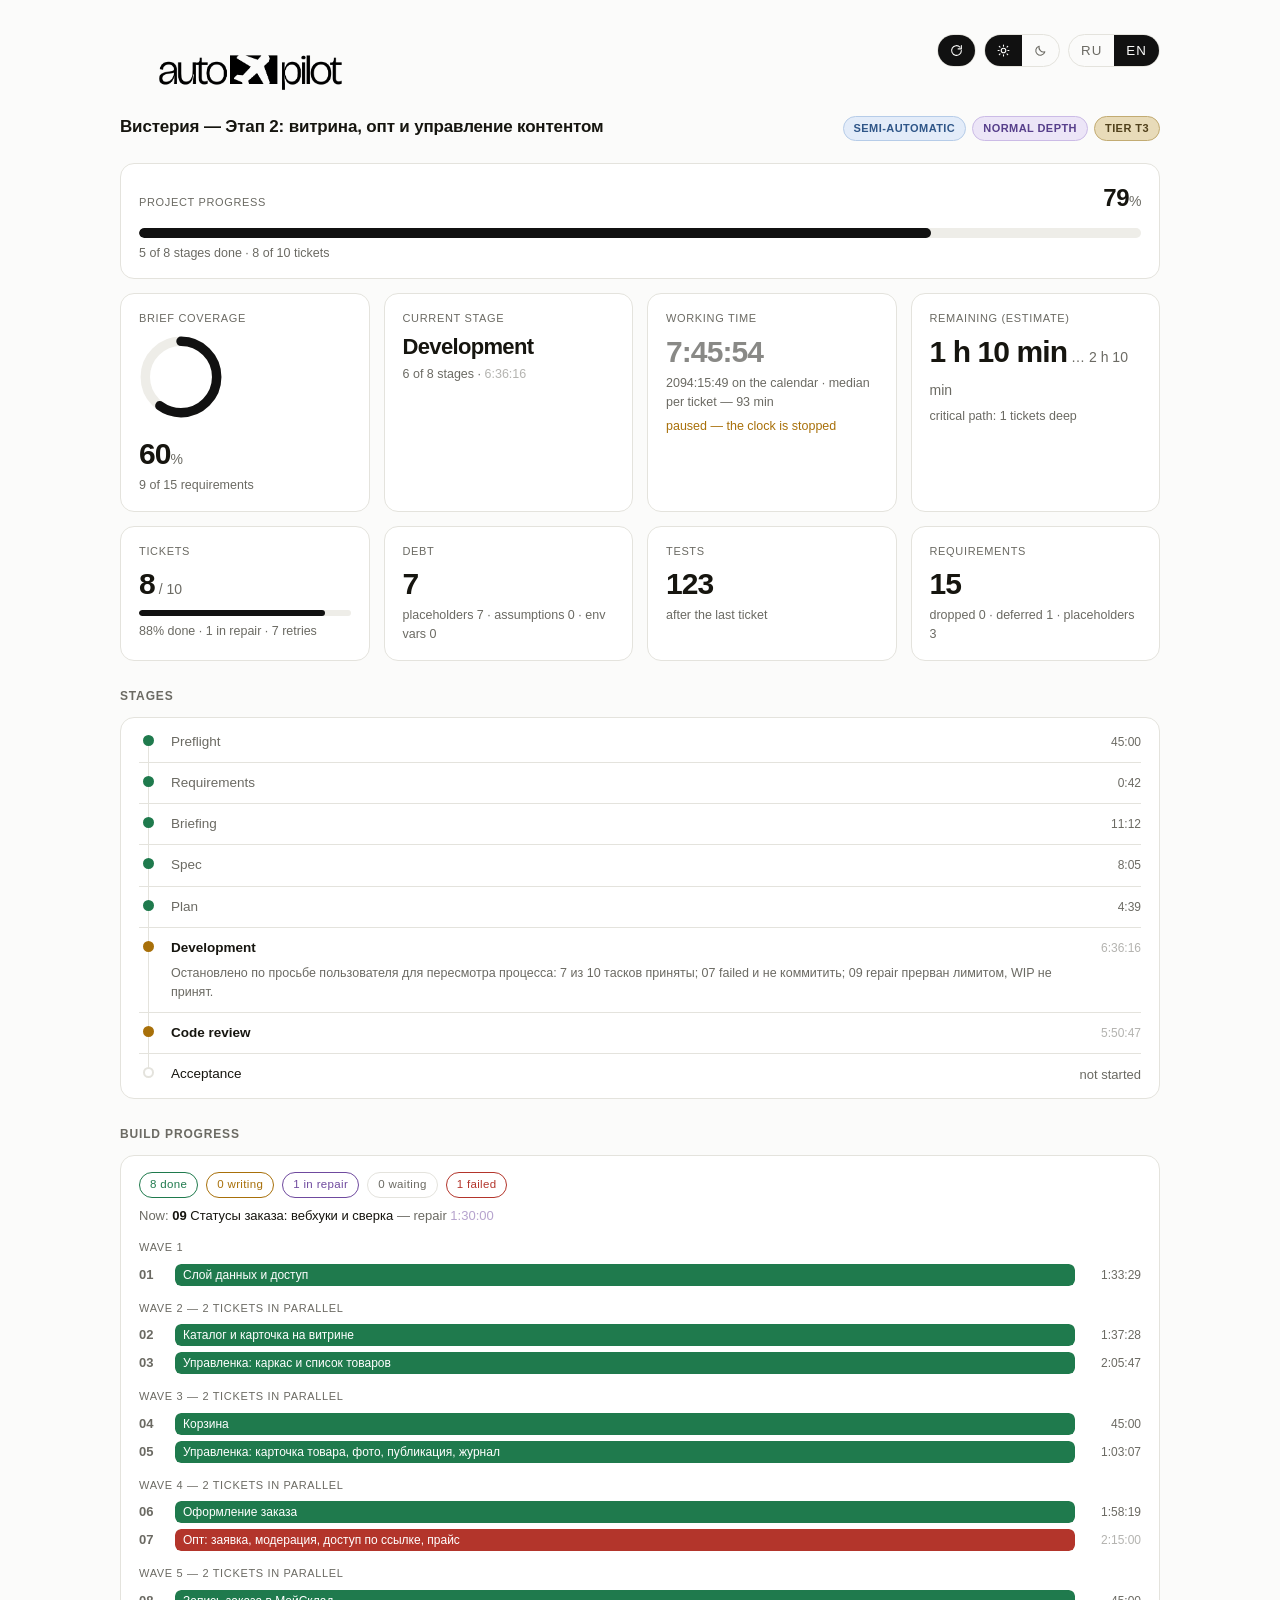
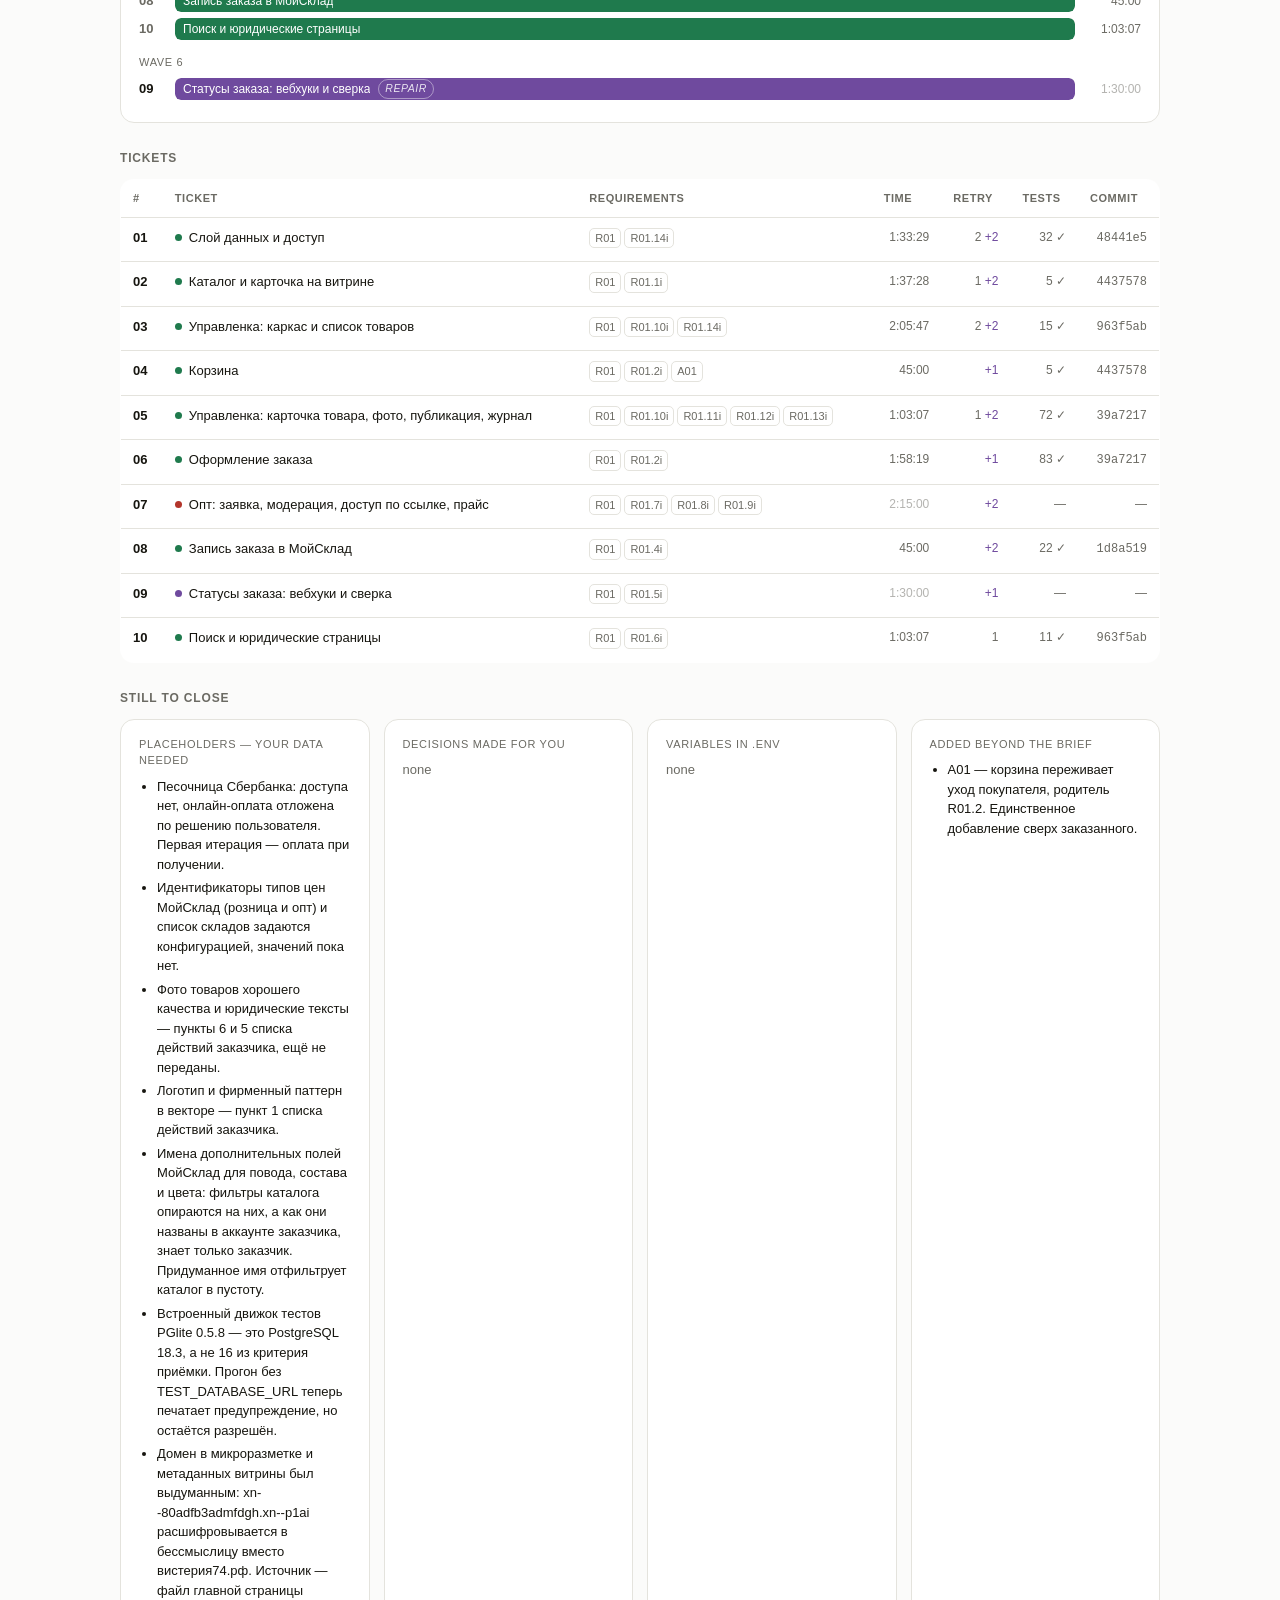
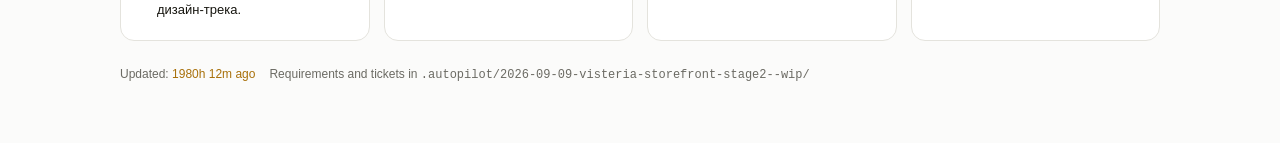
==== .autopilot/dashboard.html @ 3050f829 "docs: зафиксировать остановку автопилота" ====
<!doctype html>
<html lang="ru">
<head>
<meta charset="utf-8">
<meta name="viewport" content="width=device-width, initial-scale=1">
<title>autopilot</title>
<style>
  :root, :root[data-theme="light"]{
    --bg:#fbfbfa; --panel:#fff; --ink:#16150f; --dim:#6b6a63; --line:#e4e3dd;
    --accent:#111; --ok:#1f7a4d; --warn:#a8700a; --bad:#b3352b; --ghost:#eeede8; --info:#2f6690;
    --fix:#6f4a9e;
    --radius:14px; --logo-light:block; --logo-dark:none; --glow:rgba(168,112,10,.38);
  }
  @media (prefers-color-scheme:dark){
    :root:not([data-theme]){
      --bg:#141412; --panel:#1c1c19; --ink:#f2f1ea; --dim:#918f86; --line:#2e2e29;
      --accent:#f2f1ea; --ok:#4bbd84; --warn:#d9a341; --bad:#e0685c; --ghost:#262622; --info:#7aa8d4;
      --fix:#b18ad9;
      --glow:rgba(217,163,65,.45);
      --logo-light:none; --logo-dark:block;
    }
  }
  :root[data-theme="dark"]{
    --bg:#141412; --panel:#1c1c19; --ink:#f2f1ea; --dim:#918f86; --line:#2e2e29;
    --accent:#f2f1ea; --ok:#4bbd84; --warn:#d9a341; --bad:#e0685c; --ghost:#262622; --info:#7aa8d4;
    --fix:#b18ad9;
    --logo-light:none; --logo-dark:block;
  }
  *{box-sizing:border-box}
  body{margin:0;background:var(--bg);color:var(--ink);
    font:15px/1.5 ui-sans-serif,-apple-system,"Segoe UI",Roboto,"Helvetica Neue",sans-serif;
    -webkit-font-smoothing:antialiased;padding:34px 20px 60px}
  .wrap{max-width:1040px;margin:0 auto;min-width:0}
  /* wrap на .top: в узкой панели переключатели уходят на вторую строку, а не за край */
  .top{display:flex;align-items:flex-start;gap:16px;margin-bottom:8px;flex-wrap:wrap}
  .logo{height:clamp(44px,7vw,72px);width:auto;max-width:64vw}
  .logo.l{display:var(--logo-light)} .logo.d{display:var(--logo-dark)}
  .segs{margin-left:auto;display:flex;gap:8px;flex:0 0 auto}
  .seg{display:flex;border:1px solid var(--line);border-radius:999px;overflow:hidden}
  .seg button{appearance:none;border:0;background:transparent;color:var(--dim);cursor:pointer;
    font:600 11px/1 inherit;letter-spacing:.08em;padding:8px 12px;display:flex;align-items:center}
  .seg button:hover{color:var(--ink)}
  .seg button[aria-pressed="true"]{background:var(--accent);color:var(--bg)}
  .seg svg{width:13px;height:13px;display:block}
  header{display:flex;flex-wrap:wrap;gap:12px;align-items:baseline;margin-bottom:22px}
  h1{font-size:17px;font-weight:600;margin:0;letter-spacing:-.01em}
  .badges{margin-left:auto;display:flex;gap:6px;flex-wrap:wrap}
  .badge{font-size:11px;letter-spacing:.04em;text-transform:uppercase;font-weight:600;
    border:1px solid var(--bd,var(--line));border-radius:999px;padding:3px 10px;
    color:var(--fg,var(--dim));background:var(--bbg,transparent)}
  /* режим — синяя семья, насыщенность растёт с автономией */
  .b-mode-1{--bbg:#eff4fb;--bd:#cfdcef;--fg:#4a6d9e}
  .b-mode-2{--bbg:#e9f0fa;--bd:#c3d4eb;--fg:#3d6293}
  .b-mode-3{--bbg:#e3ecf9;--bd:#b6cce8;--fg:#2f5688}
  .b-mode-4{--bbg:#d6e3f6;--bd:#9dbbe0;--fg:#1f4374}
  /* глубина — фиолетовая семья */
  .b-depth-1{--bbg:#f4f0fa;--bd:#ddd2ee;--fg:#6b559b}
  .b-depth-2{--bbg:#ece5f7;--bd:#cbbbe6;--fg:#573f8b}
  .b-depth-3{--bbg:#e2d8f3;--bd:#b8a3dd;--fg:#452f78}
  /* ярус — охра, насыщенность растёт с объёмом работы */
  .b-tier-0{--bbg:#f7f3e8;--bd:#e5dbc3;--fg:#7d6b45}
  .b-tier-1{--bbg:#f3ecdb;--bd:#dbcda9;--fg:#6e5c34}
  .b-tier-2{--bbg:#eee4cb;--bd:#cfbc8d;--fg:#5f4d26}
  .b-tier-3{--bbg:#e8dbb9;--bd:#c2ab72;--fg:#50401b}
  .b-done{--bbg:#e8f3ec;--bd:#b6d9c4;--fg:#1f7a4d}
  @media (prefers-color-scheme:dark){
    :root:not([data-theme]) .b-mode-1{--bbg:#1a2333;--bd:#2a3a52;--fg:#9cbbe6}
    :root:not([data-theme]) .b-mode-2{--bbg:#1b263a;--bd:#2e405e;--fg:#a5c3ec}
    :root:not([data-theme]) .b-mode-3{--bbg:#1c2942;--bd:#31466a;--fg:#aecbf2}
    :root:not([data-theme]) .b-mode-4{--bbg:#1f2f4f;--bd:#3a5482;--fg:#c0d8fb}
    :root:not([data-theme]) .b-depth-1{--bbg:#221d32;--bd:#372e4f;--fg:#b8a6e0}
    :root:not([data-theme]) .b-depth-2{--bbg:#26203b;--bd:#40345c;--fg:#c5b3ec}
    :root:not([data-theme]) .b-depth-3{--bbg:#2b2346;--bd:#4b3b6c;--fg:#d3c2f7}
    :root:not([data-theme]) .b-tier-0{--bbg:#26221a;--bd:#3b3527;--fg:#cbb98d}
    :root:not([data-theme]) .b-tier-1{--bbg:#2a2519;--bd:#443b26;--fg:#d6c393}
    :root:not([data-theme]) .b-tier-2{--bbg:#2f2917;--bd:#4e4227;--fg:#e2cd97}
    :root:not([data-theme]) .b-tier-3{--bbg:#352d16;--bd:#58492a;--fg:#edd79c}
    :root:not([data-theme]) .b-done{--bbg:#16281f;--bd:#26432f;--fg:#4bbd84}
  }
  :root[data-theme="dark"] .b-mode-1{--bbg:#1a2333;--bd:#2a3a52;--fg:#9cbbe6}
  :root[data-theme="dark"] .b-mode-2{--bbg:#1b263a;--bd:#2e405e;--fg:#a5c3ec}
  :root[data-theme="dark"] .b-mode-3{--bbg:#1c2942;--bd:#31466a;--fg:#aecbf2}
  :root[data-theme="dark"] .b-mode-4{--bbg:#1f2f4f;--bd:#3a5482;--fg:#c0d8fb}
  :root[data-theme="dark"] .b-depth-1{--bbg:#221d32;--bd:#372e4f;--fg:#b8a6e0}
  :root[data-theme="dark"] .b-depth-2{--bbg:#26203b;--bd:#40345c;--fg:#c5b3ec}
  :root[data-theme="dark"] .b-depth-3{--bbg:#2b2346;--bd:#4b3b6c;--fg:#d3c2f7}
  :root[data-theme="dark"] .b-tier-0{--bbg:#26221a;--bd:#3b3527;--fg:#cbb98d}
  :root[data-theme="dark"] .b-tier-1{--bbg:#2a2519;--bd:#443b26;--fg:#d6c393}
  :root[data-theme="dark"] .b-tier-2{--bbg:#2f2917;--bd:#4e4227;--fg:#e2cd97}
  :root[data-theme="dark"] .b-tier-3{--bbg:#352d16;--bd:#58492a;--fg:#edd79c}
  :root[data-theme="dark"] .b-done{--bbg:#16281f;--bd:#26432f;--fg:#4bbd84}
  /* minmax(min(Npx,100%)): в колонке уже 200px карточка сжимается, а не вылезает за край */
  .grid{display:grid;gap:14px;grid-template-columns:repeat(auto-fit,minmax(min(200px,100%),1fr));margin-bottom:14px}
  /* ряды показателей: четыре карточки в строку держатся дольше, чем списки долга */
  .grid.m{grid-template-columns:repeat(auto-fit,minmax(min(168px,100%),1fr))}
  .card{background:var(--panel);border:1px solid var(--line);border-radius:var(--radius);padding:16px 18px;min-width:0}
  .k{font-size:11px;letter-spacing:.06em;text-transform:uppercase;color:var(--dim);margin-bottom:8px}
  /* длинное значение («1 ч 05 мин … 2 ч 10 мин», «Спецификация») переносится, а не режется */
  .v{font-size:30px;font-weight:650;letter-spacing:-.03em;line-height:1.1;font-variant-numeric:tabular-nums;
    overflow-wrap:anywhere}
  .v.stage{font-size:clamp(17px,4.4vw,22px)}
  .v small{font-size:14px;font-weight:500;color:var(--dim);letter-spacing:0}
  .sub{font-size:12.5px;color:var(--dim);margin-top:6px;overflow-wrap:anywhere}
  .hero{display:flex;gap:18px;align-items:center;flex-wrap:wrap}
  .hero>div{min-width:0}
  .ring{flex:0 0 84px}
  .bar{height:6px;background:var(--ghost);border-radius:99px;overflow:hidden;margin-top:10px}
  .bar i{display:block;height:100%;background:var(--accent);border-radius:99px;transition:width .3s ease}
  .bar.lg{height:10px;margin-top:12px}
  /* общий прогресс: этапы по весам, внутри разработки — доля готовых тасков */
  .overall{background:var(--panel);border:1px solid var(--line);border-radius:var(--radius);
    padding:16px 18px;margin-bottom:14px}
  .overall-head{display:flex;justify-content:space-between;align-items:baseline;gap:10px;
    font-size:11px;letter-spacing:.06em;text-transform:uppercase;color:var(--dim)}
  .overall-head b{font-size:24px;font-weight:650;letter-spacing:-.02em;text-transform:none;
    color:var(--ink);font-variant-numeric:tabular-nums}
  .overall-head b small{font-size:14px;font-weight:500;color:var(--dim)}
  h2{font-size:12px;letter-spacing:.07em;text-transform:uppercase;color:var(--dim);
    margin:26px 0 12px;font-weight:600}
  .tl{background:var(--panel);border:1px solid var(--line);border-radius:var(--radius);padding:16px 18px;min-width:0}
  /* сводка по таскам — ответ на «где разработка» до того, как всматриваешься в полосы */
  .tlsum{display:flex;gap:8px;flex-wrap:wrap;margin-bottom:12px}
  .chip{font-size:11.5px;letter-spacing:.03em;border:1px solid var(--line);border-radius:999px;
    padding:3px 10px;color:var(--dim);font-variant-numeric:tabular-nums}
  .chip.ok{border-color:var(--ok);color:var(--ok)}
  .chip.run{border-color:var(--warn);color:var(--warn)}
  .chip.info{border-color:var(--info);color:var(--info)}
  .chip.bad{border-color:var(--bad);color:var(--bad)}
  .chip.fix{border-color:var(--fix);color:var(--fix)}
  /* фаза таска прямо на плашке: «ревью» и «ремонт» — состояния, которых до
     этого не существовало, и по одному цвету их не различить */
  .fill .nm{overflow:hidden;text-overflow:ellipsis;min-width:0}
  .fill .ph{margin-left:8px;font-size:10.5px;letter-spacing:.05em;text-transform:uppercase;
    opacity:.85;border:1px solid rgba(255,255,255,.5);border-radius:999px;padding:1px 6px;flex:none}
  .tlnow{font-size:13px;margin:-4px 0 12px;overflow-wrap:anywhere}
  .tlnow .lbl{color:var(--dim)}
  .tlnow b{font-weight:650;font-variant-numeric:tabular-nums}
  .tlnow .nowclock{color:var(--warn);font-variant-numeric:tabular-nums}
  .wave{font-size:11px;letter-spacing:.06em;text-transform:uppercase;color:var(--dim);margin:14px 0 8px}
  .wave:first-child{margin-top:0}
  /* minmax(0,1fr), а не 1fr: у 1fr пол — min-content, и длинное имя таска раздвигает сетку шире экрана */
  .row{display:grid;grid-template-columns:26px minmax(0,1fr) 56px;gap:10px;align-items:center;margin-bottom:6px;font-size:13px}
  .row b{font-weight:600;font-variant-numeric:tabular-nums;color:var(--dim)}
  .row.now b{color:var(--ink)}
  .track{background:var(--ghost);border-radius:6px;height:22px;position:relative;overflow:hidden;min-width:0}
  .fill{position:absolute;inset:0 auto 0 0;border-radius:6px;display:flex;align-items:center;
    padding:0 8px;white-space:nowrap;font-size:12px;color:#fff;overflow:hidden}
  /* ждущий таск — пустой контур, а не залитая дорожка: плашка теперь во всю
     ширину, и без этого «ждёт» выглядело бы как ещё одно состояние заливки */
  .row.wait .track{background:transparent;border:1px dashed var(--line)}
  .fill.pend{background:transparent;border:0;color:var(--dim)}
  /* «в работе» должно читаться как живое, а не как исчезающее: раньше плашка
     гасла до opacity .3 вместе с названием таска. Теперь дышит свечение вокруг
     дорожки и яркость плашки, текст остаётся читаемым всё время. */
  .row.now .track{animation:trackGlow 1.9s ease-in-out infinite}
  /* блик бежит по плашке идущего таска — движение без ложного процента */
  .fill.active::after{content:'';position:absolute;inset:0;
    background:linear-gradient(90deg,transparent 0,rgba(255,255,255,.30) 50%,transparent 100%);
    transform:translateX(-100%);animation:sheen 1.9s ease-in-out infinite}
  .mins{text-align:right;font-variant-numeric:tabular-nums;color:var(--dim);font-size:12px}
  /* этапы — вертикальная лента с рельсом */
  .stages{background:var(--panel);border:1px solid var(--line);border-radius:var(--radius);padding:4px 18px;min-width:0}
  .st{display:grid;grid-template-columns:20px minmax(0,1fr) auto;gap:12px;align-items:start;
    padding:10px 0;border-bottom:1px solid var(--line)}
  .st:last-child{border-bottom:0}
  .st .rail{position:relative;align-self:stretch;min-height:18px}
  .st .rail::before{content:"";position:absolute;left:9px;top:-10px;bottom:-10px;width:1px;background:var(--line)}
  .st:first-child .rail::before{top:9px}
  .st:last-child .rail::before{bottom:calc(100% - 9px)}
  .st .rail i{position:absolute;left:4px;top:3px;width:11px;height:11px;border-radius:99px;
    box-sizing:border-box;border:2px solid var(--line);background:var(--panel)}
  .st.done .rail i{background:var(--ok);border-color:var(--ok)}
  .st.active .rail i{background:var(--warn);border-color:var(--warn);animation:pulse 1.6s ease-in-out infinite}
  .st.failed .rail i{background:var(--bad);border-color:var(--bad)}
  .st.skipped .rail i{border-style:dashed;background:var(--panel)}
  .st>div{min-width:0}
  .st .nm{font-size:13.5px;overflow-wrap:anywhere}
  .st.active .nm{font-weight:650}
  .st.done .nm,.st.skipped .nm{color:var(--dim)}
  .st .mins{padding-top:1px}
  @keyframes trackGlow{
    0%,100%{box-shadow:0 0 0 0 var(--glow)}
    50%{box-shadow:0 0 0 4px transparent}
  }
  @keyframes sheen{to{transform:translateX(100%)}}
  /* у кого выключена анимация в системе — просто статичная подсветка */
  @media (prefers-reduced-motion:reduce){
    .row.now .track{animation:none;box-shadow:0 0 0 3px var(--glow)}
    .fill.active::after{animation:none;background:none}
  }
  .note{background:var(--panel);border:1px solid var(--line);border-radius:var(--radius);
    padding:14px 18px;font-size:13px;color:var(--dim)}
  .note b{color:var(--ink);font-weight:600}
  .stale{color:var(--warn)}
  /* Часы, остановленные простоем: цифры гаснут, чтобы стоящий таймер не читался как поломка. */
  .paused{opacity:.5}
  table{width:100%;border-collapse:collapse;font-size:13px;background:var(--panel);
    border:1px solid var(--line);border-radius:var(--radius);overflow:hidden}
  th{text-align:left;font-size:11px;letter-spacing:.05em;text-transform:uppercase;color:var(--dim);
    font-weight:600;padding:10px 12px;border-bottom:1px solid var(--line)}
  td{padding:10px 12px;border-bottom:1px solid var(--line);vertical-align:top}
  tr:last-child td{border-bottom:0}
  .dot{display:inline-block;width:7px;height:7px;border-radius:99px;margin-right:7px;vertical-align:1px}
  .tag{display:inline-block;font-size:11px;border:1px solid var(--line);border-radius:5px;
    padding:1px 5px;margin:0 3px 3px 0;color:var(--dim);font-variant-numeric:tabular-nums}
  ul.debt{margin:0;padding-left:18px}
  ul.debt li{margin-bottom:4px;font-size:13px}
  .empty{color:var(--dim);font-size:13px}
  footer{margin-top:24px;font-size:12px;color:var(--dim);display:flex;gap:14px;flex-wrap:wrap}
  footer code{overflow-wrap:anywhere}
  .scroll{overflow-x:auto}
  /* таблица тасков скроллится внутри своей рамки, а не сминает семь колонок в кашу */
  .scroll table{min-width:560px}
  /* узкая раскладка: встроенная панель IDE, боковая колонка, телефон */
  @media (max-width:460px){
    body{padding:20px 12px 44px}
    .top{gap:10px}
    header{gap:8px;margin-bottom:16px}
    h1{font-size:15px}
    h2{margin:20px 0 10px}
    .card,.overall,.tl,.note{padding:13px 14px}
    .stages{padding:2px 14px}
    .v{font-size:25px}
    .overall-head b{font-size:21px}
    .ring{flex:0 0 68px;width:68px;height:68px}
    .hero{gap:12px}
    .row{grid-template-columns:24px 1fr 48px;gap:8px}
    .st{grid-template-columns:18px 1fr auto;gap:9px}
    .badges{margin-left:0}
    .segs{margin-left:0}
    /* семь колонок в узкую панель не влезают ни при каком min-width, поэтому здесь
       таблица перестаёт требовать ширину, а второстепенные колонки уходят:
       требования, повторы и коммит есть в файлах, а «что и сколько идёт» — нет */
    .scroll table{min-width:0}
    th:nth-child(3),td:nth-child(3),
    th:nth-child(5),td:nth-child(5),
    th:nth-child(7),td:nth-child(7){display:none}
    /* переносится только название таска: заголовки и числа рвать по буквам нельзя */
    th,td{padding:9px 8px;white-space:nowrap}
    td:nth-child(2){white-space:normal;overflow-wrap:anywhere}
  }
</style>
</head>
<body>
<div class="wrap" id="app"></div>

<!-- Состояние приходит двумя путями, и порядок этих двух тегов — весь смысл.
     Сначала снимок, вписанный внутрь страницы: он есть всегда, поэтому дашборд
     показывает данные, чем бы его ни открыли — двойным кликом, панелью через
     data:, с мёртвым сервером, через месяц после прогона. Потом файл рядом: он
     перекрывает снимок там, где у страницы есть адрес, и он же подгружается
     заново каждые десять секунд, чтобы часы шли без перезагрузки.
     Разойтись в противоположные стороны им нечем: файл пишется на каждой
     правке, снимок — на каждом вызове .autopilot/sync.py, и он же вписывает
     файл в страницу, так что снимок либо равен файлу, либо старше его.
     Между маркерами правит только sync.py; руками — никогда. -->
<script>/*STATE-BEGIN*/window.STATE={"slug": "visteria-storefront-stage2", "dir": "2026-09-09-visteria-storefront-stage2--wip", "title": "Вистерия — Этап 2: витрина, опт и управление контентом", "mode": "semi", "depth": "normal", "polish": null, "tier": "T3", "briefFile": "2026-09-09-brief.md", "memoryFile": "CLAUDE.md", "skillDir": "C:/Users/Denn/claude_projects/website_visteria/.agents/skills/autopilot", "startedAt": "2026-09-09T19:30:00+03:00", "updatedAt": "2026-09-14T13:33:33+03:00", "finishedAt": null, "stages": [{"id": "preflight", "status": "done", "startedAt": "2026-09-09T19:30:00+03:00", "finishedAt": "2026-09-09T20:43:37+03:00"}, {"id": "manifest", "status": "done", "startedAt": "2026-09-09T20:43:37+03:00", "finishedAt": "2026-09-09T20:44:19+03:00"}, {"id": "briefing", "status": "done", "startedAt": "2026-09-09T20:44:19+03:00", "finishedAt": "2026-09-09T20:55:31+03:00"}, {"id": "spec", "status": "done", "startedAt": "2026-09-09T20:55:31+03:00", "finishedAt": "2026-09-09T21:03:36+03:00"}, {"id": "plan", "status": "done", "startedAt": "2026-09-09T21:03:36+03:00", "finishedAt": "2026-09-09T21:08:15+03:00"}, {"id": "build", "status": "active", "startedAt": "2026-09-09T21:08:15+03:00", "note": "Остановлено по просьбе пользователя для пересмотра процесса: 7 из 10 тасков приняты; 07 failed и не коммитить; 09 repair прерван лимитом, WIP не принят."}, {"id": "review", "status": "active", "startedAt": "2026-09-09T23:39:38+03:00"}, {"id": "final", "status": "pending"}], "requirements": {"total": 15, "done": 9, "inTicket": 2, "inSpec": 0, "placeholder": 3, "deferred": 1, "dropped": 0}, "tickets": [{"id": "01", "title": "Слой данных и доступ", "requirements": ["R01", "R01.14i"], "blockedBy": [], "wave": 1, "zone": ["packages/db", "packages/shared-types", "apps/api/src/access"], "status": "done", "retries": 2, "repairs": 2, "handoffs": 0, "startedAt": "2026-09-09T21:08:44+03:00", "note": "Принят. Контракт прав на запись совпадает с первоисточником построчно; три утверждения проверены мутацией.", "tests": {"passed": 32, "failed": 0}, "repairFindings": ["Повтор по известному syncId заново проверяет остаток и падает, хотя заказ уже есть.", "Белый список описывает только чтение; права на запись не выражены нигде, два таска придумают каждый свои.", "Индекс orders_status_time — шестое изменение схемы, не объявлен среди пяти.", "Тест обещает поле вне всех белых списков, а проверяет поле, которое есть у admin.", "Без TEST_DATABASE_URL прогон молча уезжает на встроенный движок, а критерий называет PostgreSQL 16."], "finishedAt": "2026-09-11T08:25:55+03:00", "commit": "48441e5"}, {"id": "02", "title": "Каталог и карточка на витрине", "requirements": ["R01", "R01.1i"], "blockedBy": ["01"], "wave": 2, "zone": ["apps/api/src/catalog", "apps/web/src/app/catalog", "apps/web/src/app/product"], "status": "done", "retries": 1, "repairs": 2, "handoffs": 0, "startedAt": "2026-09-09T23:39:38+03:00", "note": "Принят: повторное ревью закрыло все пять условий, домен проверен машинной расшифровкой.", "tests": {"passed": 5, "failed": 0}, "finishedAt": "2026-09-11T18:19:19+03:00", "commit": "4437578"}, {"id": "03", "title": "Управленка: каркас и список товаров", "requirements": ["R01", "R01.10i", "R01.14i"], "blockedBy": ["01"], "wave": 2, "zone": ["apps/admin", "apps/api/src/admin"], "status": "done", "retries": 2, "repairs": 2, "handoffs": 0, "note": "Принят: ревью пройдено, дыра с назначением сессии закрыта миграцией 0005.", "startedAt": "2026-09-11T08:22:26+03:00", "tests": {"passed": 15, "failed": 0}, "finishedAt": "2026-09-12T12:43:32+03:00", "commit": "963f5ab", "repairFindings": ["Строка сессии не имеет признака назначения: пригласительная ссылка оптовика открыла бы управленку.", "Снятие перепроверки роли на каждом запросе прогон не заметил.", "Снятие проверки срока сессии прогон не заметил.", "Нечитаемая cookie даёт 500 вместо 401.", "contentRepo.list переписан в чужой зоне и не объявлен; два эндпойнта и пустой идентификатор в списке тоже."]}, {"id": "04", "title": "Корзина", "requirements": ["R01", "R01.2i", "A01"], "blockedBy": ["02"], "wave": 3, "zone": ["apps/api/src/cart", "apps/web/src/app/cart"], "status": "done", "retries": 0, "repairs": 1, "handoffs": 0, "startedAt": "2026-09-11T08:29:54+03:00", "note": "Принят: правило денег одно, плавающий тест прогнан пять раз из пяти зелёным.", "tests": {"passed": 5, "failed": 0}, "finishedAt": "2026-09-11T18:19:19+03:00", "commit": "4437578", "repairFindings": ["Оплачиваемая сумма считается по двум правилам: SQL включает непродаваемые позиции, бэкенд нет. Оформление заказа выставило бы счёт за то, что купить нельзя.", "setQuantityIfCurrent дописан в запрещённую зону и не заявлен в контракте.", "Добавление в корзину читает и пишет разными запросами: два одновременных добавления дают одну позицию.", "Заявлен потолок 99 штук, которого в коде нет вовсе.", "Нечисловое количество молча становится единицей; удаление не покрыто утверждением в журнале."]}, {"id": "05", "title": "Управленка: карточка товара, фото, публикация, журнал", "requirements": ["R01", "R01.10i", "R01.11i", "R01.12i", "R01.13i"], "blockedBy": ["03"], "wave": 3, "zone": ["apps/admin", "apps/api/src/admin"], "status": "done", "retries": 1, "repairs": 2, "handoffs": 1, "startedAt": "2026-09-12T12:25:25+03:00", "note": "Принят: manifest/spec чистые, прежние блокеры по badges/sortWeight и concurrent upload закрыты; craft-оговорки занесены в concerns.", "tests": {"passed": 72, "failed": 0}, "finishedAt": "2026-09-13T16:32:14+03:00", "commit": "39a7217"}, {"id": "06", "title": "Оформление заказа", "requirements": ["R01", "R01.2i"], "blockedBy": ["04"], "wave": 4, "zone": ["apps/api/src/checkout", "apps/web/src/app/checkout"], "status": "done", "retries": 0, "repairs": 1, "handoffs": 0, "startedAt": "2026-09-11T18:19:19+03:00", "note": "Принят: оформление заказа зелёное, Manifest+Spec ревью чистое; закоммичен вместе с 05 из-за общих API/db файлов.", "tests": {"passed": 83, "failed": 0}, "finishedAt": "2026-09-13T16:32:14+03:00", "commit": "39a7217"}, {"id": "07", "title": "Опт: заявка, модерация, доступ по ссылке, прайс", "requirements": ["R01", "R01.7i", "R01.8i", "R01.9i"], "blockedBy": ["02", "05"], "wave": 4, "zone": ["apps/api/src/wholesale", "apps/web/src/app/opt", "apps/admin/src/wholesale"], "status": "failed", "retries": 0, "repairs": 2, "handoffs": 0, "startedAt": "2026-09-13T16:32:14+03:00", "note": "Не принят: после двух ремонтов остались blocking — выдуманный SLA, limit/export/PDF, неатомарное approve+token. Код 07 не коммитить."}, {"id": "08", "title": "Запись заказа в МойСклад", "requirements": ["R01", "R01.4i"], "blockedBy": ["06"], "wave": 5, "zone": ["apps/sync-worker/src/orders", "packages/moysklad-client"], "status": "done", "retries": 0, "repairs": 2, "handoffs": 0, "startedAt": "2026-09-13T16:32:14+03:00", "note": "Принят: recovery для new, idempotency от orderNumber, без самовольного confirmed, courier note доставлен.", "tests": {"passed": 22, "failed": 0}, "finishedAt": "2026-09-13T20:54:35+03:00", "commit": "1d8a519"}, {"id": "09", "title": "Статусы заказа: вебхуки и сверка", "requirements": ["R01", "R01.5i"], "blockedBy": ["08"], "wave": 6, "zone": ["apps/api/src/webhooks", "apps/sync-worker/src/orders"], "status": "repair", "retries": 0, "repairs": 1, "handoffs": 0, "startedAt": "2026-09-13T20:54:35+03:00", "note": "Остановлен на repair из-за лимитов до повторного ревью. WIP не принят и не коммитить без новой проверки: нужны реальные контракты webhooks/polling МойСклад, конфиг-маппинг статусов и атомарность обработки."}, {"id": "10", "title": "Поиск и юридические страницы", "requirements": ["R01", "R01.6i"], "blockedBy": ["02"], "wave": 5, "zone": ["apps/web/src/app/sitemap.ts", "apps/web/src/app/robots.ts", "apps/web/src/app/legal"], "status": "done", "retries": 1, "repairs": 0, "handoffs": 0, "startedAt": "2026-09-11T18:29:31+03:00", "note": "Доведён до зелёного и закоммичен. РЕВЬЮ НЕ ПРОХОДИЛ: заход остановлен по просьбе пользователя.", "tests": {"passed": 11, "failed": 0}, "finishedAt": "2026-09-12T12:43:32+03:00", "commit": "963f5ab"}], "singlePass": null, "tests": {"passed": 123, "failed": 0}, "debt": {"placeholders": ["Песочница Сбербанка: доступа нет, онлайн-оплата отложена по решению пользователя. Первая итерация — оплата при получении.", "Идентификаторы типов цен МойСклад (розница и опт) и список складов задаются конфигурацией, значений пока нет.", "Фото товаров хорошего качества и юридические тексты — пункты 6 и 5 списка действий заказчика, ещё не переданы.", "Логотип и фирменный паттерн в векторе — пункт 1 списка действий заказчика.", "Имена дополнительных полей МойСклад для повода, состава и цвета: фильтры каталога опираются на них, а как они названы в аккаунте заказчика, знает только заказчик. Придуманное имя отфильтрует каталог в пустоту.", "Встроенный движок тестов PGlite 0.5.8 — это PostgreSQL 18.3, а не 16 из критерия приёмки. Прогон без TEST_DATABASE_URL теперь печатает предупреждение, но остаётся разрешён.", "Домен в микроразметке и метаданных витрины был выдуманным: xn--80adfb3admfdgh.xn--p1ai расшифровывается в бессмыслицу вместо вистерия74.рф. Источник — файл главной страницы дизайн-трека."], "assumptions": [], "emptyEnv": []}, "additions": ["A01 — корзина переживает уход покупателя, родитель R01.2. Единственное добавление сверх заказанного."], "coverage": {"found": 12, "fixed": 12, "deferred": 0, "note": "G2: сверка нашла 12 пробелов, все закрыты 16 добавленными историями. Три находки признаны раскрытием, а не пробелом."}, "concerns": ["Данные: константа SQL для фильтра по дополнительным полям открывает скобку, которую закрывает другая константа. Фрагмент не является выражением сам по себе.", "Данные: cart_events.anonymous_id заполняется идентификатором корзины. Аналитика прочтёт колонку как посетителя, если смысл не назван в контракте.", "Данные: clear и attachUser пересобирают весь вид корзины на каждой позиции в цикле.", "Оплата отложена решением пользователя: эквайринг не пишется даже заглушкой, пока нет доступа к песочнице Сбербанка.", "Данные: в шапке миграции пункт про колонки заказа назван «шесть», а перечисляет пять — шестая вынесена отдельным пунктом. Состав верен, счёт в тексте нет.", "Доступ: отказ по неизвестному полю правки сообщает «роль не установлена», хотя роль вызывающего известна. В журнале это прочтётся неверно.", "Приёмка: критерий таска 01 говорит «на настоящем PostgreSQL 16», а замена на встроенный движок записана только в выводе прогона и в комментарии, но не в самом критерии.", "Витрина: счётчик «в наличии сегодня» в шапке каталога — заглушка. Ни один эндпойнт такого числа не отдаёт, стоит число товаров в категории.", "Витрина: бабочек на экранах каталога нет — компонент жёстко ждёт три точки старта и три посадки главной страницы, а править его нельзя.", "Витрина: адрес магазина продублирован в метатегах каталога и карточки вместо одного источника пользовательских данных.", "Витрина: fallback описания карточки применяется к основным метатегам, но не к Open Graph.", "Витрина: вариант каскада tall объявлен, но недостижим и визуально совпадает с medium.", "Корзина: поля requested и granted используют разную семантику при повторном добавлении позиции.", "Корзина: повреждённая percent-encoded cookie может бросить исключение вместо пустой корзины.", "Корзина: удаление позиции и очистка не доводят неуспех мутации до видимой ошибки.", "Корзина: сообщение результата строится из подделываемых query-флагов, а не из доверенного ответа сервера.", "Корзина: API_BASE_URL и имя cookie повторно объявлены вместо единого источника.", "Корзина: в ответе на добавление запрошенное количество берётся из тела запроса, а выданное по итогу позиции, поэтому выданное иногда больше запрошенного.", "Корзина: пустая корзина отдаётся общим изменяемым объектом.", "Корзина: одно и то же выражение для проверки идентификатора живёт в двух файлах модуля.", "Корзина: в шапке витрины нет входа в корзину — шапка принадлежит дизайн-треку, не трогали.", "Корзина: фото позиций в ответе нет, на их месте фирменная плита. Иначе экран корзины давал бы по запросу на позицию.", "Управленка: вход читает список доступа, пользователей и сессии собственным запросом прямо в бэкенде, хотя место такому коду в пакете данных. Пакет был вне зоны таска.", "Управленка: предел попыток входа живёт в памяти процесса. При нескольких экземплярах бэкенда считается у каждого отдельно.", "Управленка: вход не создаёт учётную запись сотрудника, иначе пришлось бы выдумать имя. Нет строки — отказ с названной причиной, оба ручных шага описаны в README.", "Корзина: тест «два одновременных в корзину не теряют добавление» один раз упал и прошёл на повторе — плавающий по времени. Замечен исполнителем соседнего таска.", "Витрина: каталог тестов витрины не покрыт проверкой типов — в настройке указан только каталог исходников.", "Корзина: белый список полей позиции в модуле доступа не знает про оплачиваемое количество — сериализатор срежет поле. Корзина им не пользуется, оформлению заказа это может понадобиться.", "Корзина: количество выше диапазона PostgreSQL int проходит проверку safe integer и может дать HTTP 500 вместо контролируемого 400.", "Управленка: параметры scrypt и длина ключа принимаются из строки без верхних границ и исполняются синхронно.", "Управленка: пять неудачных входов одного клиента блокируют единственную служебную учётную запись всем сотрудникам на пять минут.", "Управленка: повреждённое percent-кодирование session cookie может дать URIError и HTTP 500.", "Управленка: при сетевом сбое logout интерфейс показывает экран входа, хотя серверная сессия может остаться активной.", "Управленка: ответы параллельных reload не упорядочены, медленный старый запрос может заменить новый фильтр.", "Управленка: ошибка загрузки справочников молча превращается в пустые селекты.", "Управленка: неожиданная ошибка одной карточки может оборвать bulk после частично выполненных изменений без полного отчёта.", "Управленка: фильтр «без описания» считает пробелы и пустую HTML-оболочку заполненным rich-text.", "Управленка: HTTP-тест входа не проверяет истёкшую expires_at сессию.", "Управленка: ensure не проверен отдельными HTTP-утверждениями 401/403 и отсутствия записи при отказе.", "Управленка: неизвестный moyskladId на ensure превращается в HTTP 500 вместо документированного 404/400.", "Управленка: тест updatedAt сравнивает поле с самим фактическим ответом и не доказывает fallback на products.updated_at.", "Процесс: таски 02, 03 и 04 закоммичены одним коммитом 4437578 до ревью и не оркестратором. Порядок «один таск — один коммит после ревью» нарушен, точки отката за отдельные таски потеряны. История не переписывалась: это решение пользователя.", "Витрина: на экране корзины осталась вторая копия выражения для разбора чисел, но у неё другая работа — разбор чисел баннера из адреса. Предела позиции не ставит; при остатке свыше 999 баннер просто не покажется.", "Витрина: разбор количества пришлось вынести отдельным модулем — файл серверных действий вправе экспортировать только асинхронные функции, и утверждать разбор оттуда нечем.", "Процесс: в репозитории параллельно работает кто-то ещё. На диске найдены редактор карточки, хранилище медиа и правки синхронизатора — тасков 05 и 08 оркестратор не запускал.", "Витрина: в подвале сайта три ссылки ведут в 404 — оферта, политика и доставка. Первые две теперь живут по другим адресам, страницы доставки в проекте нет вовсе. Подвал принадлежит дизайн-треку, не трогали.", "Поиск: в оформлении заказа нет ссылки на оферту и согласие на обработку данных. Ставит её владелец оформления из общего реестра адресов.", "Поиск: дата изменения в карте сайта не проставлена — публичный ответ каталога её не несёт, а дата сборки на её месте ровно то, от чего предостерегает первоисточник по продвижению.", "Поиск: директиву Clean-param для Яндекса выразить нечем — тип карты правил такого не знает. Вместо параметров сортировки и страницы закрыт параметр смещения, расхождение названо в комментарии файла.", "Управленка: выключенный, но ранее назначенный бейдж остаётся в полном autosave-патче флориста и сервер отклоняет даже правку названия; неактивный старый бейдж не должен блокировать разрешённые поля.", "Управленка: конкурентный media-upload тест использует один PGlite executor, который последовательно исполняет транзакции; межсоединительный lock стоит подтвердить PostgreSQL multi-connection тестом или отдельным lock-швом.", "Опт: таск 07 не принят после двух ремонтов — в API, витрине и тестах остался неподтверждённый SLA «два рабочих дня», production-конфигурация минимальной партии не подключена, PDF-прайс заменяет кириллицу на `?`, выгрузка молча ограничена первой страницей, approve+token не атомарны.", "Статусы заказа: таск 09 остановлен на repair из-за лимитов. Первая версия и текущий WIP не приняты: нельзя угадывать имена статусов МойСклад, контракт webhook/polling должен соответствовать реальному API, обработка должна быть атомарной и покрывать все заказы."], "reviewers": {"manifestSpec": "/root/admin_manifest_review2", "craft": "/root/admin_craft_review2"}, "blind": null};/*STATE-END*/</script>
<script src="state.js"></script>

<script>
const MODE_CLS  = {manual:'b-mode-1', interview:'b-mode-2', semi:'b-mode-3', full:'b-mode-4'};
const DEPTH_CLS = {strict:'b-depth-1', normal:'b-depth-2', deep:'b-depth-3'};
const TIER_CLS  = {T0:'b-tier-0', T1:'b-tier-1', T2:'b-tier-2', T3:'b-tier-3'};

// Полный цикл сборки. state.js может прислать меньше — недостающие показываем как pending.
const STAGE_IDS = ['preflight','manifest','briefing','spec','plan','build','review','final'];

const POLL_MS = 10000;

const SUN  = '<svg viewBox="0 0 24 24" fill="none" stroke="currentColor" stroke-width="2" stroke-linecap="round"><circle cx="12" cy="12" r="4.2"/><path d="M12 2v2M12 20v2M4.2 4.2l1.4 1.4M18.4 18.4l1.4 1.4M2 12h2M20 12h2M4.2 19.8l1.4-1.4M18.4 5.6l1.4-1.4"/></svg>';
const MOON = '<svg viewBox="0 0 24 24" fill="none" stroke="currentColor" stroke-width="2" stroke-linecap="round" stroke-linejoin="round"><path d="M20 14.5A8.5 8.5 0 0 1 9.5 4a8.5 8.5 0 1 0 10.5 10.5z"/></svg>';
const SYNC = '<svg viewBox="0 0 24 24" fill="none" stroke="currentColor" stroke-width="2" stroke-linecap="round" stroke-linejoin="round"><path d="M21 12a9 9 0 1 1-2.64-6.36"/><path d="M21 3v6h-6"/></svg>';

const systemDark = () => {
  try { return matchMedia('(prefers-color-scheme: dark)').matches; } catch(e) { return false; }
};
const storedTheme = () => {
  try { return localStorage.getItem('autopilot-theme'); } catch(e) { return null; }
};
// Явный выбор пользователя перевешивает системную тему; до первого клика — системная.
function effectiveTheme(){
  return storedTheme() || (systemDark() ? 'dark' : 'light');
}
function applyTheme(t){
  if (t) document.documentElement.setAttribute('data-theme', t);
  else document.documentElement.removeAttribute('data-theme');
}

const LOGO_LIGHT = "[data-uri]";
const LOGO_DARK  = "[data-uri]";

const plural = (n, one, few, many) => {
  const a = Math.abs(n) % 10, b = Math.abs(n) % 100;
  if (a === 1 && b !== 11) return one;
  if (a >= 2 && a <= 4 && (b < 12 || b > 14)) return few;
  return many;
};

const I18N = {
  ru:{lang:"ru",coverage:"Покрытие брифа",ofReq:(a,b)=>`${a} из ${b} требований`,
    overall:"Прогресс проекта",overallStages:(a,b)=>`${a} из ${b} этапов пройдено`,
    overallTickets:(a,b)=>`${a} из ${b} тасков`,
    tickets:"Таски",ticketsDone:p=>`${p}% готово`,retries:n=>` · ${n} повтор.`,
    elapsed:"В работе",median:m=>`медиана на таск — ${m} мин`,tooEarly:"рано считать",
    calendar:c=>`календарных ${c}`,paused:"пауза — часы стоят",
    left:"Осталось (оценка)",needTwo:"нужно 2+ готовых таска",
    critpath:n=>`критический путь: ${n} ${plural(n,'таск','таска','тасков')} в цепочке`,
    stagesTitle:"Этапы",stage:"Этап сейчас",stageOf:(a,b)=>`${a} из ${b} этапов`,
    stages:{preflight:"Подготовка",manifest:"Требования",briefing:"Брифинг",spec:"Спецификация",
      plan:"План",build:"Разработка",review:"Код-ревью",final:"Приёмка"},
    skipped:"пропущен",notStarted:"не начат",allDone:"всё пройдено",
    noTicketsTier:"без разбивки",notCut:"таски ещё не нарезаны",
    t0note:(n)=>`Ярус T0 — собрано за один заход, без разбивки на таски.${n?' '+n:''}`,
    t0files:n=>`Файлов: ${n}.`,noEta:"ярус T0 — оценка не нужна",wrapUp:"таски готовы, идёт приёмка",
    auto:"Автообновление",autoOn:"Автообновление включено",autoOff:"Автообновление выключено",
    agoSec:s=>`${s} сек назад`,agoMin:m=>`${m} мин назад`,agoHr:(h,m)=>`${h} ч ${m} мин назад`,
    debt:"Долг",debtSub:(a,b,c)=>`заглушки ${a} · допущения ${b} · переменные ${c}`,
    tests:"Тесты",testsSub:"после последнего таска",testsSubOne:"последний полный прогон",failed:n=>`${n} упало`,
    buildTook:d=>`разработка заняла ${d}`,
    reqs:"Требования",reqsSub:(d,f,p)=>`снято ${d} · отложено ${f} · заглушки ${p}`,
    progress:"Ход сборки",
    wave:(n,c)=>c>1?`Волна ${n} — ${c} ${plural(c,'таск','таска','тасков')} параллельно`:`Волна ${n}`,
    chipDone:n=>`готово ${n}`,chipRun:n=>`пишутся ${n}`,chipWait:n=>`ждут ${n}`,chipFailed:n=>`упало ${n}`,
    chipReview:n=>`на ревью ${n}`,chipRepair:n=>`в ремонте ${n}`,
    phase:{'in-progress':"пишется",review:"ревью",repair:"ремонт"},
    nowLbl:"Сейчас:",nowIdle:"Ни один таск не запущен.",
    noTickets:"Тасков пока нет — идёт подготовка.",
    tblTickets:"Таски",thN:"#",thTitle:"Таск",thReq:"Требования",thTime:"Время",thRetry:"Повт.",
    thTests:"Тесты",thCommit:"Коммит",tblEmpty:"пока пусто",
    toClose:"Что осталось закрыть",placeholders:"Заглушки — нужны твои данные",
    assumptions:"Решения, принятые за тебя",envVars:"Переменные в .env",
    additions:"Добавлено сверх заказанного",none:"пусто",
    blind:"Слепая приёмка",blindOk:"Расхождений нет.",blindBad:"Расхождения:",
    blindV:(m,c)=>`${m} / ${c} требований подтверждено`,
    updated:"Обновлено",filesIn:"Требования и таски — в",
    modes:{full:"полный автомат",semi:"полуавтомат",interview:"интервью",manual:"ручной"},
    depths:{strict:"строго по брифу",normal:"обычная глубина",deep:"максимальная глубина"},
    tier:t=>`ярус ${t}`,finished:"завершено",min:"мин",hr:"ч",m:"м",
    langLabel:"Язык",themeLabel:"Тема",themeLight:"Светлая тема",themeDark:"Тёмная тема"},
  en:{lang:"en",coverage:"Brief coverage",ofReq:(a,b)=>`${a} of ${b} requirements`,
    overall:"Project progress",overallStages:(a,b)=>`${a} of ${b} stages done`,
    overallTickets:(a,b)=>`${a} of ${b} tickets`,
    tickets:"Tickets",ticketsDone:p=>`${p}% done`,retries:n=>` · ${n} retries`,
    elapsed:"Working time",median:m=>`median per ticket — ${m} min`,tooEarly:"too early to tell",
    calendar:c=>`${c} on the calendar`,paused:"paused — the clock is stopped",
    left:"Remaining (estimate)",critpath:n=>`critical path: ${n} tickets deep`,needTwo:"needs 2+ finished tickets",
    stagesTitle:"Stages",stage:"Current stage",stageOf:(a,b)=>`${a} of ${b} stages`,
    stages:{preflight:"Preflight",manifest:"Requirements",briefing:"Briefing",spec:"Spec",
      plan:"Plan",build:"Development",review:"Code review",final:"Acceptance"},
    skipped:"skipped",notStarted:"not started",allDone:"all passed",
    noTicketsTier:"no split",notCut:"tickets not cut yet",
    t0note:(n)=>`Tier T0 — built in a single pass, no tickets.${n?' '+n:''}`,
    t0files:n=>`Files: ${n}.`,noEta:"tier T0 — no estimate needed",wrapUp:"tickets done, acceptance running",
    auto:"Auto-refresh",autoOn:"Auto-refresh on",autoOff:"Auto-refresh off",
    agoSec:s=>`${s}s ago`,agoMin:m=>`${m} min ago`,agoHr:(h,m)=>`${h}h ${m}m ago`,
    debt:"Debt",debtSub:(a,b,c)=>`placeholders ${a} · assumptions ${b} · env vars ${c}`,
    tests:"Tests",testsSub:"after the last ticket",testsSubOne:"last full run",failed:n=>`${n} failed`,
    buildTook:d=>`development took ${d}`,
    reqs:"Requirements",reqsSub:(d,f,p)=>`dropped ${d} · deferred ${f} · placeholders ${p}`,
    progress:"Build progress",
    wave:(n,c)=>c>1?`Wave ${n} — ${c} tickets in parallel`:`Wave ${n}`,
    chipDone:n=>`${n} done`,chipRun:n=>`${n} writing`,chipWait:n=>`${n} waiting`,chipFailed:n=>`${n} failed`,
    chipReview:n=>`${n} in review`,chipRepair:n=>`${n} in repair`,
    phase:{'in-progress':"writing",review:"review",repair:"repair"},
    nowLbl:"Now:",nowIdle:"No ticket is running.",
    noTickets:"No tickets yet — still preparing.",
    tblTickets:"Tickets",thN:"#",thTitle:"Ticket",thReq:"Requirements",thTime:"Time",thRetry:"Retry",
    thTests:"Tests",thCommit:"Commit",tblEmpty:"empty so far",
    toClose:"Still to close",placeholders:"Placeholders — your data needed",
    assumptions:"Decisions made for you",envVars:"Variables in .env",
    additions:"Added beyond the brief",none:"none",
    blind:"Blind acceptance",blindOk:"No disagreements.",blindBad:"Disagreements:",
    blindV:(m,c)=>`${m} / ${c} requirements confirmed`,
    updated:"Updated",filesIn:"Requirements and tickets in",
    modes:{full:"fully automatic",semi:"semi-automatic",interview:"interview",manual:"manual"},
    depths:{strict:"strictly as written",normal:"normal depth",deep:"maximum depth"},
    tier:t=>`tier ${t}`,finished:"finished",min:"min",hr:"h",m:"m",
    langLabel:"Language",themeLabel:"Theme",themeLight:"Light theme",themeDark:"Dark theme"}
};

let CUR = I18N.ru;                 // язык, на котором сейчас отрисовано — нужен тикающим таймерам
let autoOn = true;
try { autoOn = (localStorage.getItem('autopilot-auto') || 'on') !== 'off'; } catch(e) {}
let pollT = null;
let lastStamp = null;              // метка отрисованного состояния — против лишних перерисовок

// ——— живые таймеры ———————————————————————————————————————————————
// Всё время считается из меток state.js. Незакрытый интервал тикает от текущего момента.
const spanMs = (from, to) => {
  const a = from ? new Date(from).getTime() : NaN;
  if (isNaN(a)) return null;
  const b = to ? new Date(to).getTime() : Date.now();
  return Math.max(0, b - a);
};
// ——— активное время ——————————————————————————————————————————————
// Часы прогона показывают работу, а не календарь: ушёл человек на сутки — часы стоят.
// Никаких дополнительных записей для этого не нужно. state.js и так усеян метками —
// старт, стадии, таски, updatedAt, — и промежуток между соседними метками длиннее порога
// это простой, а не работа. Порог тот же, что у «молчания» ниже: сорок пять минут.
// Замерено на реальных прогонах 2026-08-19: между метками работа укладывается в час,
// а простои идут часами и сутками (444 минуты, 4207, 7814), так что грубая обрезка
// ошибается на единицы процентов и при этом не требует от агента ни одной новой правки.
const IDLE_CAP_MS = 2700000;
let MARKS = [];
// `updatedAt` — единственная скользящая метка: агент перезаписывает её, и прошлый пульс
// из файла пропадает. Поэтому страница запоминает каждое значение, которое видела: без
// этого счётчик прыгал назад на величину порога в тот момент, когда агент возвращался
// после простоя (проверено 2026-08-19). Хранится по прогону, переживает перезагрузку.
function rememberBeats(S){
  const key = 'autopilot-beats:' + (S.slug || '') + ':' + (S.startedAt || '');
  try {
    const seen = JSON.parse(localStorage.getItem(key) || '[]');
    if (S.updatedAt && seen.indexOf(S.updatedAt) === -1) {
      seen.push(S.updatedAt);
      localStorage.setItem(key, JSON.stringify(seen.slice(-600)));
    }
    return seen;
  } catch (e) { return []; }
}
function collectMarks(S){
  const out = [];
  const push = v => { const t = v ? new Date(v).getTime() : NaN; if (!isNaN(t)) out.push(t); };
  push(S.startedAt); push(S.updatedAt); push(S.finishedAt);
  (S.beats || []).forEach(push);                    // журнал пульса, если прогон его ведёт
  rememberBeats(S).forEach(push);                   // и то, что страница видела своими глазами
  (S.stages || []).forEach(x => { push(x.startedAt); push(x.finishedAt); });
  (S.tickets || []).forEach(x => { push(x.startedAt); push(x.finishedAt); });
  ((S.polish || {}).rounds || []).forEach(x => push(x.finishedAt));
  return Array.from(new Set(out)).sort((a, b) => a - b);
}
// Сумма промежутков между метками; каждый обрезан по порогу простоя.
function activeMs(from, to){
  const a = from ? new Date(from).getTime() : NaN;
  if (isNaN(a)) return null;
  const b = to ? new Date(to).getTime() : Date.now();
  if (b <= a) return 0;
  const pts = [a].concat(MARKS.filter(t => t > a && t < b), [b]);
  let s = 0;
  for (let i = 1; i < pts.length; i++) s += Math.min(pts[i] - pts[i-1], IDLE_CAP_MS);
  return s;
}
// Стоят ли часы прямо сейчас — то есть тянется ли простой дольше порога.
function idleNow(){
  const S = window.STATE || {};
  if (!S || S.finishedAt) return false;
  const last = MARKS.length ? MARKS[MARKS.length - 1] : null;
  return last != null && Date.now() - last > IDLE_CAP_MS;
}
const fmtClock = ms => {
  if (ms == null) return '—';
  const s = Math.floor(ms/1000), h = Math.floor(s/3600), m = Math.floor((s%3600)/60), ss = s%60;
  const p = n => String(n).padStart(2,'0');
  return h ? `${h}:${p(m)}:${p(ss)}` : `${m}:${p(ss)}`;
};
// Открытый интервал получает data-live — его каждую секунду обновляет tick().
function timerHTML(from, to){
  const ms = activeMs(from, to);
  if (ms == null) return '—';
  return to ? `<span>${fmtClock(ms)}</span>`
            : `<span data-live data-from="${from}">${fmtClock(ms)}</span>`;
}
function agoText(iso){
  const ms = spanMs(iso, null);
  if (ms == null) return '—';
  const s = Math.floor(ms/1000);
  if (s < 60) return CUR.agoSec(s);
  const m = Math.floor(s/60);
  return m < 60 ? CUR.agoMin(m) : CUR.agoHr(Math.floor(m/60), m%60);
}
function tick(){
  const stopped = idleNow();
  document.querySelectorAll('[data-live][data-from]').forEach(el => {
    el.textContent = fmtClock(activeMs(el.dataset.from, null));
    el.classList.toggle('paused', stopped);          // часы стоят — видно, что это не поломка
  });
  document.querySelectorAll('[data-idle-note]').forEach(el => {
    el.hidden = !stopped;
  });
  document.querySelectorAll('[data-ago]').forEach(el => {
    el.textContent = agoText(el.dataset.ago);
    // Молчание — повод присмотреться, но только когда никто не работает.
    // Пока хотя бы один таск идёт, записей внутри него нет по устройству
    // процесса: оркестратор пишет на границах, а таск живёт десятки минут.
    // Порог тогда — не пять минут, а заметно дольше самого долгого таска.
    const S = window.STATE || {};
    const busy = (S.tickets || []).some(t =>
      t.status === 'in-progress' || t.status === 'review' || t.status === 'repair');
    el.classList.toggle('stale', !S.finishedAt
      && spanMs(el.dataset.ago, null) > (busy ? 2700000 : 300000));
  });
}

// ——— автообновление ——————————————————————————————————————————————
// Страница не перезагружается: она подтягивает state.js заново отдельным тегом.
// Так сделано потому, что встроенные панели (Claude Desktop, IDE-вьюверы) глушат
// навигацию — и location.reload(), и <meta http-equiv="refresh"> там молча ничего
// не делают, а вот загрузку подресурсов панель не трогает. Проверено измерением:
// reload и meta refresh не сработали ни разу, подгрузка тега — двенадцать раз из
// двенадцати. Побочная выгода — «обновить» больше не значит «потерять место на
// странице», выделение и позицию прокрутки перерисовка сохраняет.
// Но подресурсы живут только у страницы, у которой есть адрес. Панель Claude не
// открывает file:// как страницу — она вклеивает HTML в data:text/html, а оттуда
// origin равен null: state.js не грузится ни относительным путём, ни абсолютным
// file://, ни через fetch. Поэтому состояние вписано ещё и внутрь страницы: там,
// где адреса нет, дашборд показывает снимок и молчит про обновления вместо того
// чтобы показывать пустой экран. Живое обновление остаётся за http (панель через
// preview_start, обычный браузер) — phases/0-instruments.md.
// Видимость НЕ проверяем: те же панели держат document.hidden === true всё время,
// хотя пользователь смотрит именно туда.
const stampOf = S => (S.updatedAt || '') + '|' + (S.finishedAt || '') + '|' + (S.tickets || []).length;

function applyState(){
  const S = window.STATE;
  if (!S || typeof S !== 'object') return;
  // Перерисовываем только когда состояние действительно сдвинулось: молчаливая
  // перерисовка раз в десять секунд сбрасывала бы выделенный текст ни за что.
  const stamp = stampOf(S);
  if (stamp === lastStamp) return;
  lastStamp = stamp;
  const y = window.scrollY;
  // Упавший рендер не должен убивать страницу: сбрасываем штамп, чтобы следующий
  // круг опроса попробовал заново — иначе исправленный state.js уже не подберётся.
  try { render(CUR.lang); } catch (e) { lastStamp = ''; bootFail(String(e && e.message || e)); }
  window.scrollTo(0, y);
}

function pollState(){
  clearTimeout(pollT);
  if (!autoOn || (window.STATE && window.STATE.finishedAt)) return;
  pollT = setTimeout(() => {
    const s = document.createElement('script');
    // Метка времени в запросе — иначе file:// отдаст скрипт из кеша.
    s.src = 'state.js?t=' + Date.now();
    // Ошибка — обычное дело: файл могли поймать в момент записи. Старое состояние
    // остаётся на экране, следующий круг через десять секунд подберёт целое.
    const next = () => { s.remove(); applyState(); pollState(); };
    s.onload = next;
    s.onerror = next;
    document.head.appendChild(s);
  }, POLL_MS);
}

function render(lang){
  const L = I18N[lang] || I18N.ru;
  CUR = L;
  const S = STATE, T = S.tickets || [], R = S.requirements || {};
  MARKS = collectMarks(S);
  const esc = s => String(s == null ? '' : s).replace(/[&<>"]/g, c => ({'&':'&amp;','<':'&lt;','>':'&gt;','"':'&quot;'}[c]));
  // Таск живёт в трёх активных состояниях, а не в одном: пишется — проверяется —
  // чинится. Ревью и ремонт идут, пока летит следующий таск, поэтому «готово 2 из 8»
  // без них — самый частый вопрос к экрану: «а с третьим-то что».
  const ACTIVE = ['in-progress', 'review', 'repair'];
  const done = T.filter(t => t.status === 'done');
  const writing = T.filter(t => t.status === 'in-progress');
  const inReview = T.filter(t => t.status === 'review');
  const inRepair = T.filter(t => t.status === 'repair');
  const running = T.filter(t => ACTIVE.includes(t.status));
  const failedT = T.filter(t => t.status === 'failed');
  const waiting = T.length - done.length - running.length - failedT.length;
  const live = Math.max(0, (R.total || 0) - (R.dropped || 0));

  const mins = t => (t.startedAt && t.finishedAt)
    ? Math.max(1, Math.round(activeMs(t.startedAt, t.finishedAt) / 60000)) : null;
  const durations = done.map(mins).filter(Boolean).sort((a,b) => a-b);
  const median = durations.length ? durations[Math.floor(durations.length/2)] : null;
  const fmtDur = m => m == null ? '—'
    : m < 60 ? m + ' ' + L.min : Math.floor(m/60) + ' ' + L.hr + ' ' + String(m%60).padStart(2,'0') + ' ' + L.min;

  const byId = Object.fromEntries(T.map(t => [t.id, t]));
  const memo = {};
  function depth(id, seen){
    const t = byId[id];
    if (!t || t.status === 'done') return 0;
    if (memo[id] != null) return memo[id];
    if (seen.has(id)) return 1;
    seen.add(id);
    const d = 1 + Math.max(0, ...(t.blockedBy || []).map(b => depth(b, seen)));
    seen.delete(id);
    return memo[id] = d;
  }
  const cp = Math.max(0, ...T.map(t => depth(t.id, new Set())));

  // Оценка считается в минутах по цепочке, а не «медиана × длина цепочки»: иначе
  // таск, который идёт двадцать седьмую минуту, стоит в оценке как не начатый,
  // и на последнем почти доделанном таске экран пишет «21 … 39 мин».
  const memoMin = {};
  const leftFor = t => {
    if (!t || t.status === 'done') return 0;
    const full = median || 10;
    // код написан — осталась проверка и, может быть, правка по находке
    if (t.status === 'review') return full * 0.2;
    if (t.status === 'repair') return full * 0.5;
    if (t.status === 'in-progress' && t.startedAt) {
      const elapsed = (activeMs(t.startedAt, null) || 0) / 60000;
      return Math.max(1, full - elapsed);          // уже идёт — осталось меньше
    }
    return full;
  };
  function chainMin(id, seen){
    const t = byId[id];
    if (!t || t.status === 'done') return 0;
    if (memoMin[id] != null) return memoMin[id];
    if (seen.has(id)) return leftFor(t);
    seen.add(id);
    const d = leftFor(t) + Math.max(0, ...(t.blockedBy || []).map(b => chainMin(b, seen)));
    seen.delete(id);
    return memoMin[id] = d;
  }
  const cpMin = Math.max(0, ...T.map(t => chainMin(t.id, new Set())));
  const eta = (median && cpMin > 0)
    ? [Math.max(1, Math.round(cpMin*0.75)), Math.max(2, Math.round(cpMin*1.4))] : null;

  // Этапы: канонический порядок, поверх него — то, что прислал state.js.
  const given = Array.isArray(S.stages) ? S.stages.filter(Boolean) : [];
  const stages = STAGE_IDS.map(id => given.find(s => s.id === id) || {id, status:'pending'})
    .concat(given.filter(s => !STAGE_IDS.includes(s.id)));
  const stName = s => L.stages[s.id] || s.id;
  const activeStage = stages.find(s => s.status === 'active');
  const curStage = activeStage || stages.find(s => s.status !== 'done' && s.status !== 'skipped');
  const stageNo = curStage ? stages.indexOf(curStage) + 1 : stages.length;
  const t0 = String(S.tier).toUpperCase() === 'T0';
  const buildStage = stages.find(s => s.id === 'build');
  const buildMs = buildStage && buildStage.startedAt && buildStage.finishedAt
    ? activeMs(buildStage.startedAt, buildStage.finishedAt) : null;

  // Прогресс проекта целиком. Веса — это доли времени, а не «этап = 1/8»: разработка идёт
  // часами, подготовка минуты. Внутри разработки шкала дробится по готовым таскам, поэтому
  // она ползёт с каждым таском, а не стоит на месте полдня и потом прыгает.
  const STAGE_WEIGHT = {preflight:1, manifest:1, briefing:1, spec:2, plan:1, build:6, review:2, final:1};
  const stageFrac = s => {
    if (s.status === 'done' || s.status === 'skipped') return 1;
    if (s.status !== 'active') return 0;                      // pending и failed — ноль
    if (s.id === 'build' && T.length) return Math.max(0.05, done.length / T.length);
    return 0.5;
  };
  const totalW = stages.reduce((a,s) => a + (STAGE_WEIGHT[s.id] ?? 1), 0);
  const overallPct = totalW
    ? Math.round(stages.reduce((a,s) => a + (STAGE_WEIGHT[s.id] ?? 1) * stageFrac(s), 0) / totalW * 100) : 0;
  const stagesDone = stages.filter(s => s.status === 'done' || s.status === 'skipped').length;

  const coverage = live ? Math.round((R.done||0)/live*100) : 0;
  // Таск на ревью уже написан. Считать его нулём — врать в меньшую сторону ровно
  // там, где до разделения статусов врали в большую, помечая код готовым до проверки.
  const ticketPct = T.length
    ? Math.round((done.length + 0.75*(inReview.length + inRepair.length))/T.length*100) : 0;
  const retries = T.reduce((s,t) => s + (t.retries||0), 0);
  const last = done[done.length-1];
  // Полный прогон, если он записан; иначе — тесты последнего захода: таска или T0-сборки.
  const tests = S.tests || (last && last.tests) || (S.singlePass && S.singlePass.tests) || null;
  const debtN = (S.debt?.placeholders?.length||0) + (S.debt?.assumptions?.length||0) + (S.debt?.emptyEnv?.length||0);

  const ring = pct => {
    const r = 34, c = 2*Math.PI*r;
    return `<svg class="ring" viewBox="0 0 80 80" width="84" height="84" aria-hidden="true">
      <circle cx="40" cy="40" r="${r}" fill="none" stroke="var(--ghost)" stroke-width="9"/>
      <circle cx="40" cy="40" r="${r}" fill="none" stroke="var(--accent)" stroke-width="9"
        stroke-linecap="round" stroke-dasharray="${c}" stroke-dashoffset="${c*(1-pct/100)}"
        transform="rotate(-90 40 40)"/></svg>`;
  };
  // Ремонт — не «ещё немного разработки»: таск уже написан, вернулся с ревью и
  // переписывается. Пока он делил цвет с in-progress, различала их только
  // подпись, и волна возвратов на экране читалась как обычная работа.
  const statusColor = s => s === 'done' ? 'var(--ok)' : s === 'failed' ? 'var(--bad)'
    : s === 'review' ? 'var(--info)' : s === 'repair' ? 'var(--fix)'
    : s === 'in-progress' ? 'var(--warn)' : 'var(--line)';

  const waves = [...new Set(T.map(t => t.wave ?? 1))].sort((a,b) => a-b);
  // Полоса показывает СОСТОЯНИЕ, а не долю. Раньше её ширина была длительностью
  // относительно самого долгого таска — и готовый таск на 19 из 28 минут выглядел
  // «сделанным на 68%». Горизонтальная заливка в списке задач читается как прогресс
  // всегда, поэтому: готов — целиком, идёт — целиком со светом и бликом, ждёт —
  // пустой пунктир. Длительность живёт цифрой справа, где её и читают.
  const timeline = T.length ? waves.map(w => {
    const inWave = T.filter(t => (t.wave ?? 1) === w)
      .sort((a,b) => String(a.id).localeCompare(String(b.id), undefined, {numeric:true}));
    const rows = inWave.map(t => {
      const active = ACTIVE.includes(t.status), pend = t.status === 'pending';
      // у не начатого таска часов нет: «0:00» читается как «идёт и стоит на месте»
      const clock = (t.startedAt && !pend) ? timerHTML(t.startedAt, t.finishedAt) : '—';
      // «пишется» — базовый случай и читается по цвету; подписываем то, чего
      // на этом экране раньше не было, иначе ремонт неотличим от разработки
      const ph = (t.status === 'review' || t.status === 'repair') ? (L.phase||{})[t.status] : '';
      return `<div class="row${active?' now':''}${pend?' wait':''}"><b>${esc(t.id)}</b>
        <div class="track"><div class="fill${pend?' pend':''}${active?' active':''}"
          style="width:100%${pend?'':';background:'+statusColor(t.status)}"><span class="nm">${
          esc(t.title)}</span>${ph ? `<em class="ph">${esc(ph)}</em>` : ''}</div></div>
        <div class="mins">${clock}</div></div>`;
    }).join('');
    return `<div class="wave">${L.wave(w, inWave.length)}</div>${rows}`;
  }).join('') : `<div class="empty">${L.noTickets}</div>`;

  // Ревью и ремонт показываем, только когда они есть: шесть чипов в ряд на пятитасковом
  // прогоне читаются хуже, чем четыре, а нули не несут ничего.
  const tlSum = T.length ? `<div class="tlsum">
      <span class="chip ok">${L.chipDone(done.length)}</span>
      <span class="chip run">${L.chipRun(writing.length)}</span>
      ${inReview.length ? `<span class="chip info">${L.chipReview(inReview.length)}</span>` : ''}
      ${inRepair.length ? `<span class="chip fix">${L.chipRepair(inRepair.length)}</span>` : ''}
      <span class="chip">${L.chipWait(Math.max(0, waiting))}</span>
      ${failedT.length ? `<span class="chip bad">${L.chipFailed(failedT.length)}</span>` : ''}
    </div>` : '';
  const tlNow = !T.length ? '' : running.length
    ? `<div class="tlnow"><span class="lbl">${L.nowLbl}</span> ` + running.map(t =>
        `<b>${esc(t.id)}</b> ${esc(t.title)} <span class="lbl">— ${
          esc((L.phase||{})[t.status] || '')}</span> <span class="nowclock" style="color:${
          statusColor(t.status)}">${
          t.startedAt ? timerHTML(t.startedAt, null) : '—'}</span>`).join(' · ') + '</div>'
    : (S.finishedAt || done.length === T.length ? '' : `<div class="tlnow lbl">${L.nowIdle}</div>`);

  // Лента этапов — она же ответ на «где мы сейчас», когда тасков нет вовсе.
  const stageRows = stages.map(s => {
    const dur = s.status === 'skipped' ? L.skipped
      : s.startedAt ? timerHTML(s.startedAt, s.finishedAt)
      : `<span class="empty">${L.notStarted}</span>`;
    return `<div class="st ${esc(s.status || 'pending')}">
      <div class="rail"><i></i></div>
      <div><div class="nm">${esc(stName(s))}</div>${s.note ? `<div class="sub">${esc(s.note)}</div>` : ''}</div>
      <div class="mins">${dur}</div></div>`;
  }).join('');

  const list = arr => arr && arr.length
    ? '<ul class="debt">' + arr.map(x => `<li>${esc(x)}</li>`).join('') + '</ul>'
    : `<div class="empty">${L.none}</div>`;

  const rows = T.map(t => `<tr>
    <td><b>${esc(t.id)}</b></td>
    <td><span class="dot" style="background:${statusColor(t.status)}"></span>${esc(t.title)}
      ${t.concerns?.length ? `<div class="sub">${esc(t.concerns.join('; '))}</div>` : ''}</td>
    <td>${(t.requirements||[]).map(r => `<span class="tag">${esc(r)}</span>`).join('') || '<span class="empty">—</span>'}</td>
    <td class="mins">${t.startedAt ? timerHTML(t.startedAt, t.finishedAt) : '—'}</td>
    <td class="mins">${t.retries ? t.retries : ''}${
      t.repairs ? `<span style="color:var(--fix)"> +${t.repairs}</span>` : ''}</td>
    <td class="mins">${t.tests ? (t.tests.failed ? `<span style="color:var(--bad)">${t.tests.failed} ✗</span>` : t.tests.passed + ' ✓') : '—'}</td>
    <td class="mins">${t.commit ? `<code>${esc(t.commit).slice(0,7)}</code>` : '—'}</td>
  </tr>`).join('');

  // Ярус T0: тасков нет по замыслу — вместо пустой таблицы показываем сам заход.
  const sp = S.singlePass || null;
  const t0block = `<div class="note"><b>${L.t0note(sp?.files?.length ? L.t0files(sp.files.length) : '')}</b>
    <div class="sub" style="margin-top:6px">
      ${sp?.startedAt ? `${L.thTime}: ${timerHTML(sp.startedAt, sp.finishedAt)} · ` : ''}
      ${sp?.tests ? `${L.thTests}: ${sp.tests.failed ? `<span style="color:var(--bad)">${sp.tests.failed} ✗</span>` : sp.tests.passed + ' ✓'} · ` : ''}
      ${sp?.commit ? `${L.thCommit}: <code>${esc(sp.commit).slice(0,7)}</code>` : ''}
    </div></div>`;
  const worklog = T.length
    ? `<h2>${L.progress}</h2><div class="tl">${tlSum}${tlNow}${timeline}</div>
       <h2>${L.tblTickets}</h2>
       <div class="scroll"><table>
         <thead><tr><th>${L.thN}</th><th>${L.thTitle}</th><th>${L.thReq}</th><th>${L.thTime}</th>
           <th>${L.thRetry}</th><th>${L.thTests}</th><th>${L.thCommit}</th></tr></thead>
         <tbody>${rows}</tbody>
       </table></div>`
    : (t0 || sp) ? `<h2>${L.stages.build}</h2>${t0block}` : '';

  const blind = S.blind ? `<h2>${L.blind}</h2><div class="card">
      <div class="v">${L.blindV(esc(S.blind.matched), esc(S.blind.checked))}</div>
      ${S.blind.mismatches?.length ? `<div class="sub">${L.blindBad}</div>${list(S.blind.mismatches)}`
        : `<div class="sub">${L.blindOk}</div>`}</div>` : '';

  document.documentElement.lang = L.lang;
  document.getElementById('app').innerHTML = `
  <div class="top">
    <img class="logo l" src="${LOGO_LIGHT}" alt="autopilot">
    <img class="logo d" src="${LOGO_DARK}" alt="autopilot">
    <div class="segs">
      ${S.finishedAt ? '' : `<div class="seg" role="group" aria-label="${L.auto}">
        <button type="button" data-auto title="${autoOn ? L.autoOn : L.autoOff}"
          aria-label="${L.auto}" aria-pressed="${autoOn}">${SYNC}</button>
      </div>`}
      <div class="seg" role="group" aria-label="${L.themeLabel}">
        <button type="button" data-theme="light" title="${L.themeLight}" aria-label="${L.themeLight}"
          aria-pressed="${effectiveTheme()==='light'}">${SUN}</button>
        <button type="button" data-theme="dark" title="${L.themeDark}" aria-label="${L.themeDark}"
          aria-pressed="${effectiveTheme()==='dark'}">${MOON}</button>
      </div>
      <div class="seg" role="group" aria-label="${L.langLabel}">
        <button type="button" data-lang="ru" aria-pressed="${L.lang==='ru'}">RU</button>
        <button type="button" data-lang="en" aria-pressed="${L.lang==='en'}">EN</button>
      </div>
    </div>
  </div>

  <header>
    <h1>${esc(S.title)}</h1>
    <div class="badges">
      <span class="badge ${MODE_CLS[S.mode]||''}">${esc(L.modes[S.mode] || S.mode)}</span>
      <span class="badge ${DEPTH_CLS[S.depth]||''}">${esc(L.depths[S.depth] || S.depth || '')}</span>
      <span class="badge ${TIER_CLS[String(S.tier).toUpperCase()]||''}">${L.tier(esc(S.tier))}</span>
      ${S.finishedAt ? `<span class="badge b-done">${L.finished}</span>` : ''}
    </div>
  </header>

  <div class="overall">
    <div class="overall-head"><span>${L.overall}</span><b>${overallPct}<small>%</small></b></div>
    <div class="bar lg"><i style="width:${overallPct}%"></i></div>
    <div class="sub">${L.overallStages(stagesDone, stages.length)}${
      T.length ? ' · ' + L.overallTickets(done.length, T.length) : ''}</div>
  </div>

  <div class="grid m">
    <div class="card"><div class="k">${L.coverage}</div>
      <div class="hero">${ring(coverage)}
        <div><div class="v">${coverage}<small>%</small></div>
        <div class="sub">${L.ofReq(R.done||0, live)}</div></div></div>
    </div>
    <div class="card"><div class="k">${L.stage}</div>
      <div class="v stage">${esc(curStage ? stName(curStage) : L.allDone)}</div>
      <div class="sub">${L.stageOf(stageNo, stages.length)}${
        activeStage?.startedAt ? ' · ' + timerHTML(activeStage.startedAt, null) : ''}</div>
    </div>
    <div class="card"><div class="k">${L.elapsed}</div>
      <div class="v">${S.startedAt ? timerHTML(S.startedAt, S.finishedAt) : '—'}</div>
      <div class="sub">${S.startedAt ? L.calendar(fmtClock(spanMs(S.startedAt, S.finishedAt))) + ' · ' : ''}${
        median ? L.median(median) : (buildMs != null ? L.buildTook(fmtClock(buildMs)) : L.tooEarly)}</div>
      <div class="sub stale" data-idle-note hidden>${L.paused}</div>
    </div>
    <div class="card"><div class="k">${L.left}</div>
      <div class="v">${eta ? fmtDur(eta[0]) : '—'}${eta ? `<small> … ${fmtDur(eta[1])}</small>` : ''}</div>
      <div class="sub">${eta ? L.critpath(cp)
        : (t0 ? L.noEta : (T.length && done.length === T.length ? L.wrapUp : L.needTwo))}</div>
    </div>
  </div>

  <div class="grid m">
    <div class="card"><div class="k">${L.tickets}</div>
      <div class="v">${T.length ? `${done.length}<small> / ${T.length}</small>`
        : t0 ? `<span style="font-size:22px">${L.noTicketsTier}</span>` : '—'}</div>
      ${T.length ? `<div class="bar"><i style="width:${ticketPct}%"></i></div>
      <div class="sub">${L.ticketsDone(ticketPct)}${writing.length ? ' · ' + L.chipRun(writing.length) : ''}${
        inReview.length ? ' · ' + L.chipReview(inReview.length) : ''}${
        inRepair.length ? ' · ' + L.chipRepair(inRepair.length) : ''}${
        retries ? L.retries(retries) : ''}</div>`
        : `<div class="sub">${t0 ? L.tier(esc(S.tier)) : L.notCut}</div>`}
    </div>
    <div class="card"><div class="k">${L.debt}</div>
      <div class="v">${debtN}</div>
      <div class="sub">${L.debtSub(S.debt?.placeholders?.length||0, S.debt?.assumptions?.length||0, S.debt?.emptyEnv?.length||0)}</div>
    </div>
    <div class="card"><div class="k">${L.tests}</div>
      <div class="v">${tests ? tests.passed : '—'}${tests && tests.failed ? `<small style="color:var(--bad)"> · ${L.failed(tests.failed)}</small>` : ''}</div>
      <div class="sub">${T.length ? L.testsSub : L.testsSubOne}</div>
    </div>
    <div class="card"><div class="k">${L.reqs}</div>
      <div class="v">${R.total||0}</div>
      <div class="sub">${L.reqsSub(R.dropped||0, R.deferred||0, R.placeholder||0)}</div>
    </div>
  </div>

  <h2>${L.stagesTitle}</h2>
  <div class="stages">${stageRows}</div>

  ${worklog}

  <h2>${L.toClose}</h2>
  <div class="grid">
    <div class="card"><div class="k">${L.placeholders}</div>${list(S.debt?.placeholders)}</div>
    <div class="card"><div class="k">${L.assumptions}</div>${list(S.debt?.assumptions)}</div>
    <div class="card"><div class="k">${L.envVars}</div>${list(S.debt?.emptyEnv)}</div>
    ${S.additions?.length ? `<div class="card"><div class="k">${L.additions}</div>${list(S.additions)}</div>` : ''}
  </div>

  ${blind}

  <footer>
    <span>${L.updated}: <span data-ago="${esc(S.updatedAt || '')}"
      title="${S.updatedAt ? esc(new Date(S.updatedAt).toLocaleString(L.lang==='en'?'en-GB':'ru-RU')) : ''}"
      >${S.updatedAt ? agoText(S.updatedAt) : '—'}</span></span>
    <span>${L.filesIn} <code>.autopilot/${esc(S.dir || S.slug)}/</code></span>
  </footer>`;

  // Вкладка и карточка предпросмотра подписаны проектом, а не словом «autopilot»:
  // когда репозиторий дорабатывают второй раз, это единственное место, где с одного
  // взгляда видно, что на экране прошлый прогон, а не начавшийся.
  document.title = S.title ? `${S.title} — autopilot` : 'autopilot';

  document.querySelectorAll('.seg button[data-lang]').forEach(b =>
    b.addEventListener('click', () => {
      try { localStorage.setItem('autopilot-lang', b.dataset.lang); } catch(e) {}
      render(b.dataset.lang);
    }));

  document.querySelectorAll('.seg button[data-theme]').forEach(b =>
    b.addEventListener('click', () => {
      const t = b.dataset.theme;
      try { localStorage.setItem('autopilot-theme', t); } catch(e) {}
      applyTheme(t);
      document.querySelectorAll('.seg button[data-theme]').forEach(x =>
        x.setAttribute('aria-pressed', String(x.dataset.theme === t)));
    }));

  document.querySelectorAll('.seg button[data-auto]').forEach(b =>
    b.addEventListener('click', () => {
      autoOn = !autoOn;
      try { localStorage.setItem('autopilot-auto', autoOn ? 'on' : 'off'); } catch(e) {}
      b.setAttribute('aria-pressed', String(autoOn));
      b.title = autoOn ? L.autoOn : L.autoOff;
      pollState();
    }));

  tick();
  pollState();
}

let savedLang = 'ru';
try { savedLang = localStorage.getItem('autopilot-lang')
  || ((navigator.language || '').startsWith('ru') ? 'ru' : 'en'); } catch(e) {}

applyTheme(storedTheme());

// Состояние приходит из снимка в самой странице, а поверх — из state.js рядом.
// Пустой экран не говорит, что сломалось,
// поэтому страница объясняет — и, в отличие от прежней версии, не сдаётся:
// опрос продолжается, и когда файл появится, дашборд оживёт сам.
function bootFail(why){
  const app = document.getElementById('app');
  if (!app) return;
  const ru = (navigator.language || '').startsWith('ru');
  app.innerHTML = '<div class="card"><div class="k">' +
    (ru ? 'Дашборд ещё не прочитал состояние' : 'Dashboard has no state yet') +
    '</div><div class="sub" style="margin-top:10px">' + why + '</div>' +
    '<div class="sub" style="margin-top:10px">' + (ru
      ? 'Страница проверяет файл каждые десять секунд и покажет данные, как только он появится. Если сборка идёт давно, скажи агенту «обнови состояние». Саму сборку это не затрагивает.'
      : 'The page rechecks the file every ten seconds and will render as soon as it appears. If the build has been running a while, ask the agent to write the state. The build itself is unaffected.') +
    '</div></div>';
}

if (typeof STATE === 'undefined' || !STATE || typeof STATE !== 'object') {
  bootFail((navigator.language || '').startsWith('ru')
    ? 'Состояния нет ни внутри страницы, ни в файле <code>.autopilot/state.js</code> рядом: прогон только начался, либо файл помялся.'
    : 'No state either inside the page or in <code>.autopilot/state.js</code> beside it: the run has just started, or the file got mangled.');
  pollState();
} else {
  try {
    render(I18N[savedLang] ? savedLang : 'ru');
    lastStamp = stampOf(STATE);
  } catch (e) {
    bootFail(String(e && e.message || e));
    pollState();
  }
}

// Секундная стрелка для всех незакрытых интервалов и для «обновлено N назад».
setInterval(tick, 1000);

// Возврат на вкладку — повод не ждать очередного круга опроса.
document.addEventListener('visibilitychange', () => { if (!document.hidden) { tick(); pollState(); } });

// Пока пользователь не выбрал тему явно, дашборд следует за системной.
try {
  matchMedia('(prefers-color-scheme: dark)').addEventListener('change', () => {
    if (storedTheme()) return;
    document.querySelectorAll('.seg button[data-theme]').forEach(x =>
      x.setAttribute('aria-pressed', String(x.dataset.theme === effectiveTheme())));
  });
} catch(e) {}
</script>
</body>
</html>
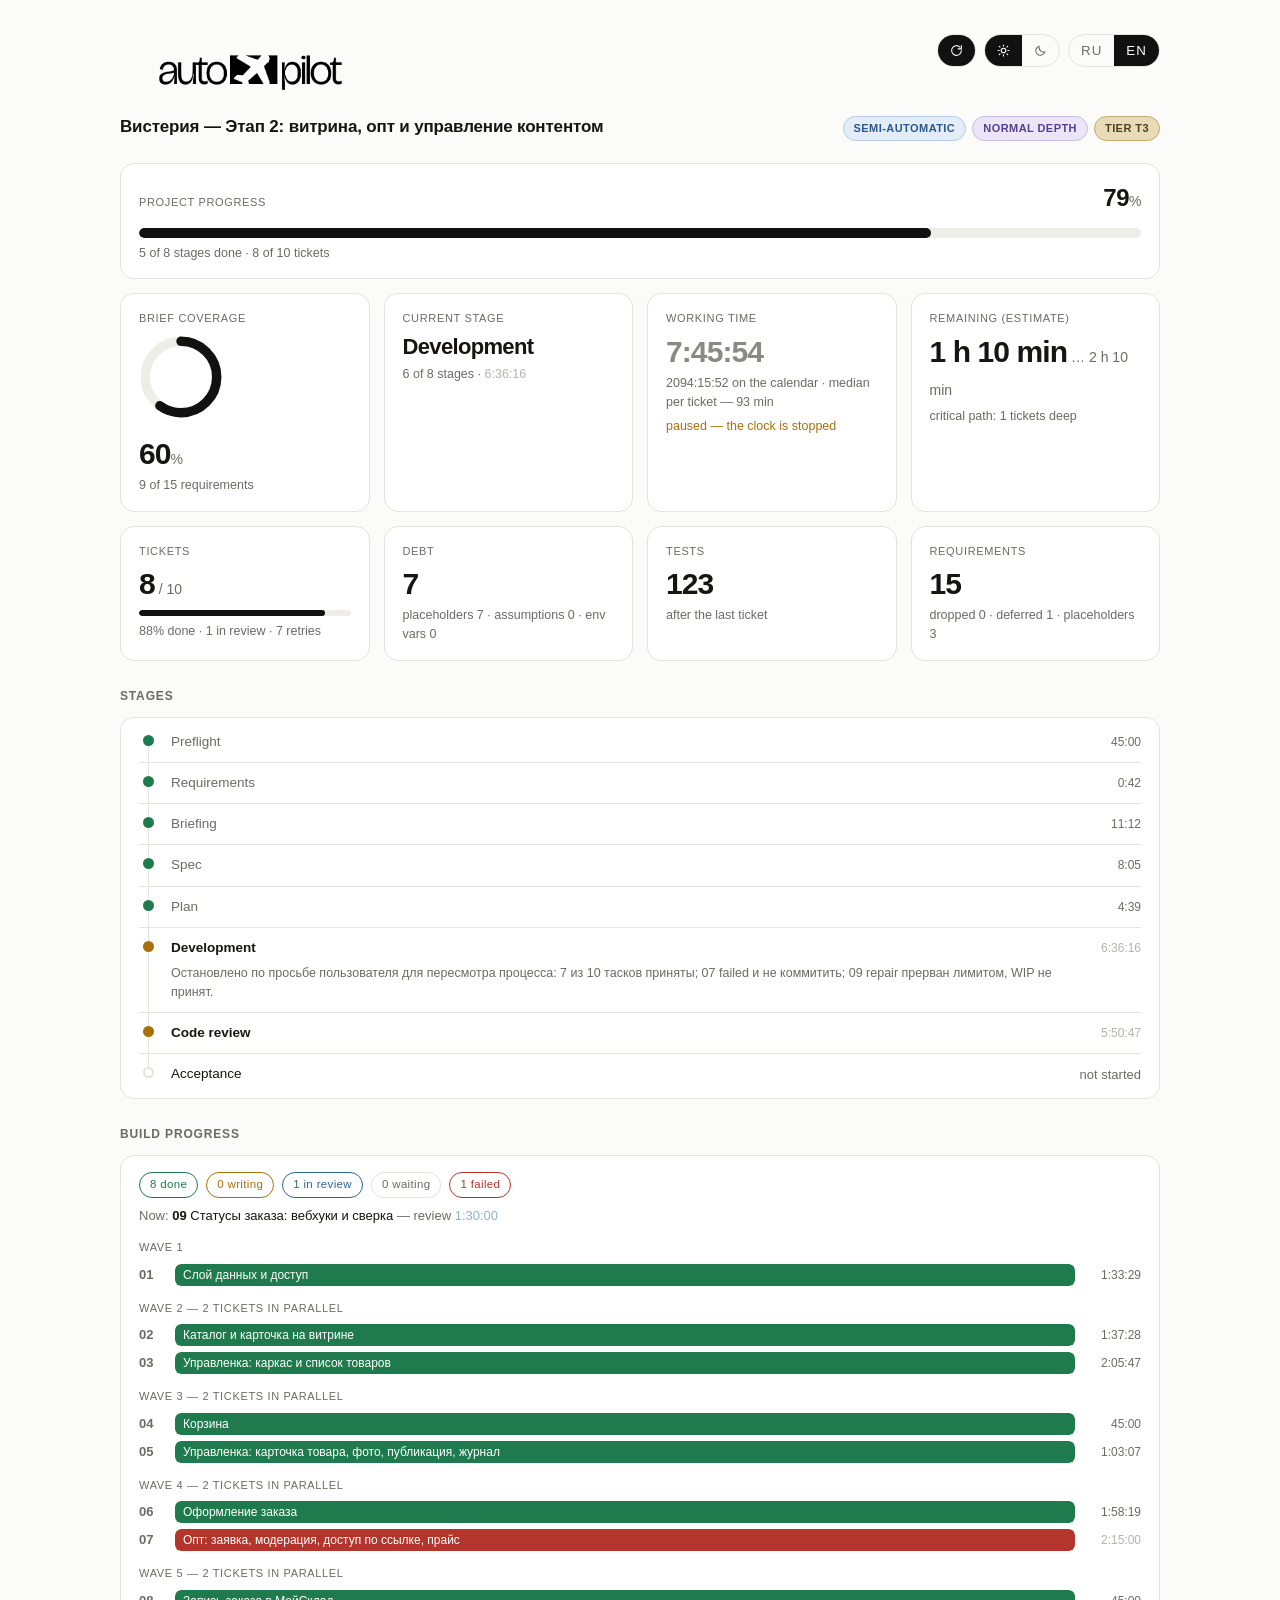
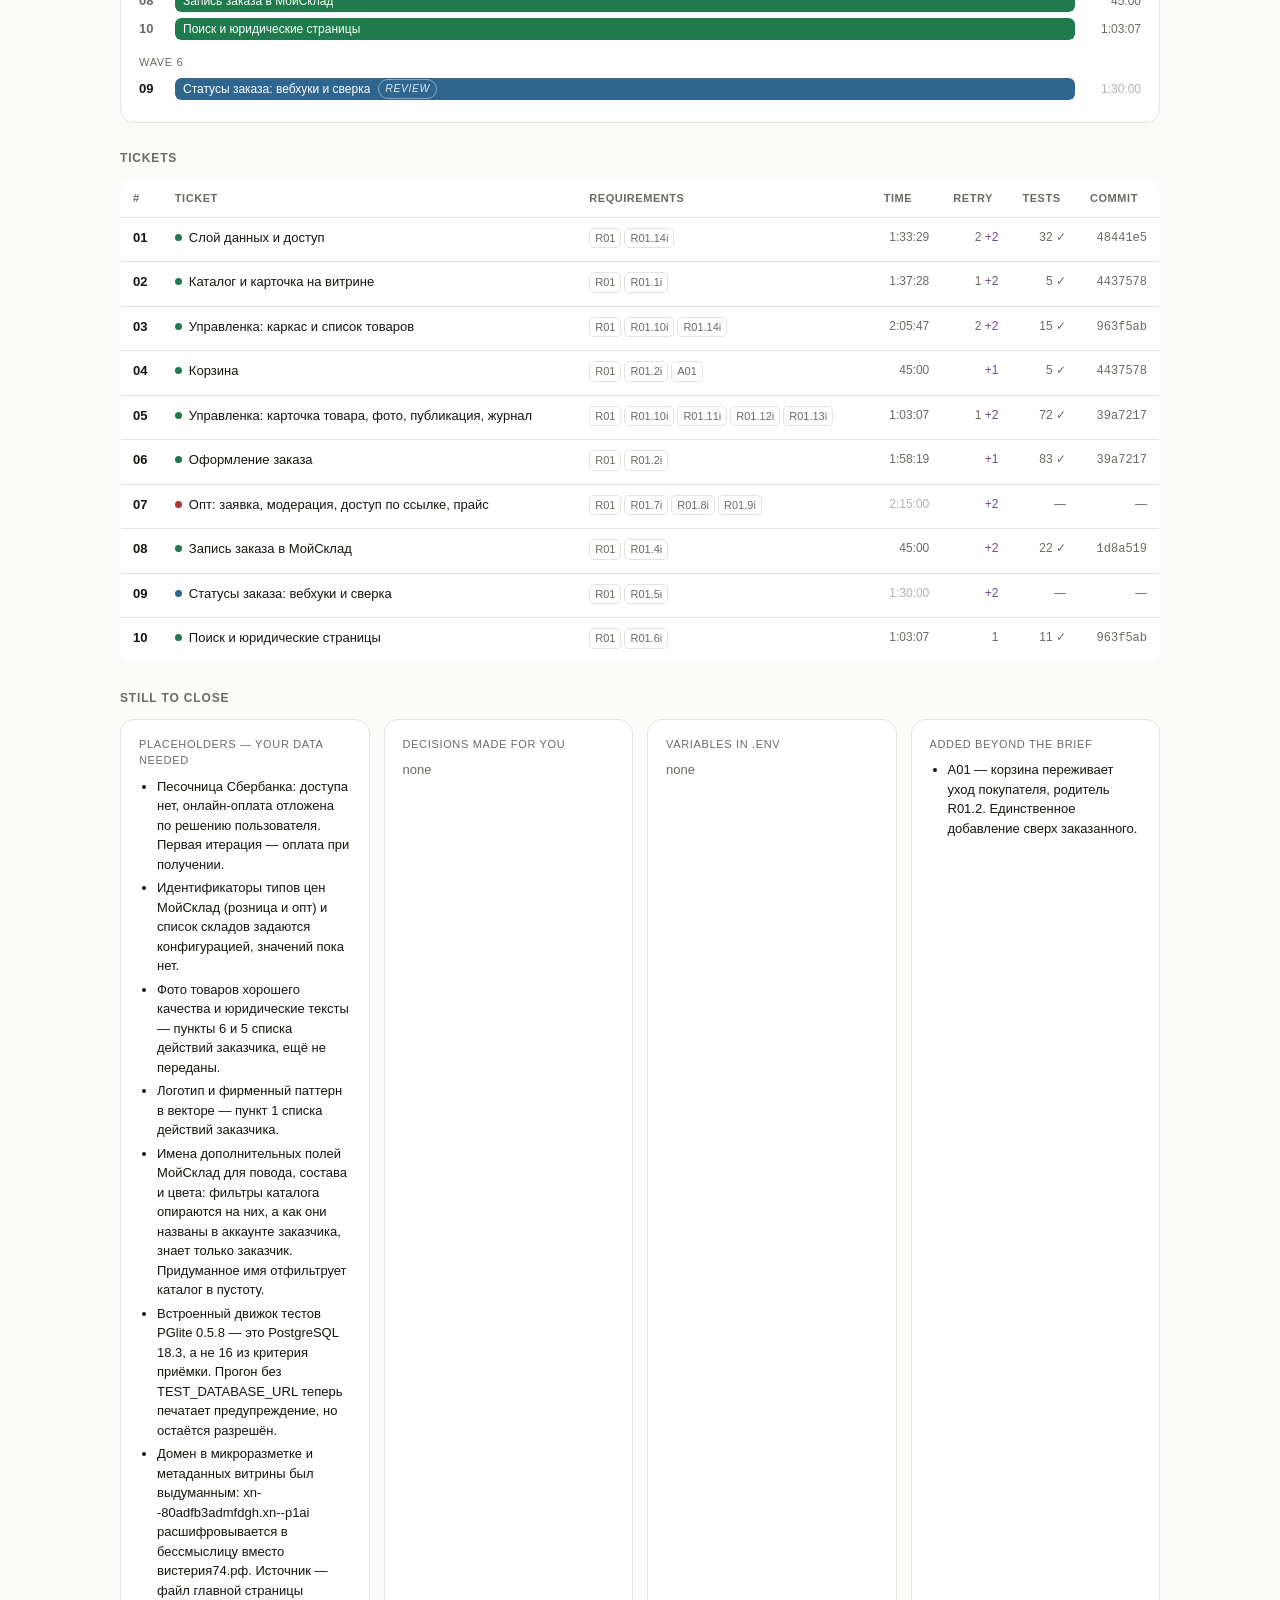
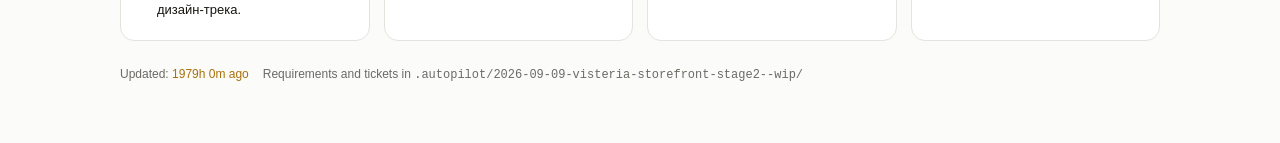
==== commit 0faf6fef: "docs: оптимизация контекста 14.09 — маршрутизатор AGENTS.md, модули интерфейсов, handoff 09 Незакомм" ====
--- a/.autopilot/dashboard.html
+++ b/.autopilot/dashboard.html
@@ -254,7 +254,7 @@
      правке, снимок — на каждом вызове .autopilot/sync.py, и он же вписывает
      файл в страницу, так что снимок либо равен файлу, либо старше его.
      Между маркерами правит только sync.py; руками — никогда. -->
-<script>/*STATE-BEGIN*/window.STATE={"slug": "visteria-storefront-stage2", "dir": "2026-09-09-visteria-storefront-stage2--wip", "title": "Вистерия — Этап 2: витрина, опт и управление контентом", "mode": "semi", "depth": "normal", "polish": null, "tier": "T3", "briefFile": "2026-09-09-brief.md", "memoryFile": "CLAUDE.md", "skillDir": "C:/Users/Denn/claude_projects/website_visteria/.agents/skills/autopilot", "startedAt": "2026-09-09T19:30:00+03:00", "updatedAt": "2026-09-14T13:33:33+03:00", "finishedAt": null, "stages": [{"id": "preflight", "status": "done", "startedAt": "2026-09-09T19:30:00+03:00", "finishedAt": "2026-09-09T20:43:37+03:00"}, {"id": "manifest", "status": "done", "startedAt": "2026-09-09T20:43:37+03:00", "finishedAt": "2026-09-09T20:44:19+03:00"}, {"id": "briefing", "status": "done", "startedAt": "2026-09-09T20:44:19+03:00", "finishedAt": "2026-09-09T20:55:31+03:00"}, {"id": "spec", "status": "done", "startedAt": "2026-09-09T20:55:31+03:00", "finishedAt": "2026-09-09T21:03:36+03:00"}, {"id": "plan", "status": "done", "startedAt": "2026-09-09T21:03:36+03:00", "finishedAt": "2026-09-09T21:08:15+03:00"}, {"id": "build", "status": "active", "startedAt": "2026-09-09T21:08:15+03:00", "note": "Остановлено по просьбе пользователя для пересмотра процесса: 7 из 10 тасков приняты; 07 failed и не коммитить; 09 repair прерван лимитом, WIP не принят."}, {"id": "review", "status": "active", "startedAt": "2026-09-09T23:39:38+03:00"}, {"id": "final", "status": "pending"}], "requirements": {"total": 15, "done": 9, "inTicket": 2, "inSpec": 0, "placeholder": 3, "deferred": 1, "dropped": 0}, "tickets": [{"id": "01", "title": "Слой данных и доступ", "requirements": ["R01", "R01.14i"], "blockedBy": [], "wave": 1, "zone": ["packages/db", "packages/shared-types", "apps/api/src/access"], "status": "done", "retries": 2, "repairs": 2, "handoffs": 0, "startedAt": "2026-09-09T21:08:44+03:00", "note": "Принят. Контракт прав на запись совпадает с первоисточником построчно; три утверждения проверены мутацией.", "tests": {"passed": 32, "failed": 0}, "repairFindings": ["Повтор по известному syncId заново проверяет остаток и падает, хотя заказ уже есть.", "Белый список описывает только чтение; права на запись не выражены нигде, два таска придумают каждый свои.", "Индекс orders_status_time — шестое изменение схемы, не объявлен среди пяти.", "Тест обещает поле вне всех белых списков, а проверяет поле, которое есть у admin.", "Без TEST_DATABASE_URL прогон молча уезжает на встроенный движок, а критерий называет PostgreSQL 16."], "finishedAt": "2026-09-11T08:25:55+03:00", "commit": "48441e5"}, {"id": "02", "title": "Каталог и карточка на витрине", "requirements": ["R01", "R01.1i"], "blockedBy": ["01"], "wave": 2, "zone": ["apps/api/src/catalog", "apps/web/src/app/catalog", "apps/web/src/app/product"], "status": "done", "retries": 1, "repairs": 2, "handoffs": 0, "startedAt": "2026-09-09T23:39:38+03:00", "note": "Принят: повторное ревью закрыло все пять условий, домен проверен машинной расшифровкой.", "tests": {"passed": 5, "failed": 0}, "finishedAt": "2026-09-11T18:19:19+03:00", "commit": "4437578"}, {"id": "03", "title": "Управленка: каркас и список товаров", "requirements": ["R01", "R01.10i", "R01.14i"], "blockedBy": ["01"], "wave": 2, "zone": ["apps/admin", "apps/api/src/admin"], "status": "done", "retries": 2, "repairs": 2, "handoffs": 0, "note": "Принят: ревью пройдено, дыра с назначением сессии закрыта миграцией 0005.", "startedAt": "2026-09-11T08:22:26+03:00", "tests": {"passed": 15, "failed": 0}, "finishedAt": "2026-09-12T12:43:32+03:00", "commit": "963f5ab", "repairFindings": ["Строка сессии не имеет признака назначения: пригласительная ссылка оптовика открыла бы управленку.", "Снятие перепроверки роли на каждом запросе прогон не заметил.", "Снятие проверки срока сессии прогон не заметил.", "Нечитаемая cookie даёт 500 вместо 401.", "contentRepo.list переписан в чужой зоне и не объявлен; два эндпойнта и пустой идентификатор в списке тоже."]}, {"id": "04", "title": "Корзина", "requirements": ["R01", "R01.2i", "A01"], "blockedBy": ["02"], "wave": 3, "zone": ["apps/api/src/cart", "apps/web/src/app/cart"], "status": "done", "retries": 0, "repairs": 1, "handoffs": 0, "startedAt": "2026-09-11T08:29:54+03:00", "note": "Принят: правило денег одно, плавающий тест прогнан пять раз из пяти зелёным.", "tests": {"passed": 5, "failed": 0}, "finishedAt": "2026-09-11T18:19:19+03:00", "commit": "4437578", "repairFindings": ["Оплачиваемая сумма считается по двум правилам: SQL включает непродаваемые позиции, бэкенд нет. Оформление заказа выставило бы счёт за то, что купить нельзя.", "setQuantityIfCurrent дописан в запрещённую зону и не заявлен в контракте.", "Добавление в корзину читает и пишет разными запросами: два одновременных добавления дают одну позицию.", "Заявлен потолок 99 штук, которого в коде нет вовсе.", "Нечисловое количество молча становится единицей; удаление не покрыто утверждением в журнале."]}, {"id": "05", "title": "Управленка: карточка товара, фото, публикация, журнал", "requirements": ["R01", "R01.10i", "R01.11i", "R01.12i", "R01.13i"], "blockedBy": ["03"], "wave": 3, "zone": ["apps/admin", "apps/api/src/admin"], "status": "done", "retries": 1, "repairs": 2, "handoffs": 1, "startedAt": "2026-09-12T12:25:25+03:00", "note": "Принят: manifest/spec чистые, прежние блокеры по badges/sortWeight и concurrent upload закрыты; craft-оговорки занесены в concerns.", "tests": {"passed": 72, "failed": 0}, "finishedAt": "2026-09-13T16:32:14+03:00", "commit": "39a7217"}, {"id": "06", "title": "Оформление заказа", "requirements": ["R01", "R01.2i"], "blockedBy": ["04"], "wave": 4, "zone": ["apps/api/src/checkout", "apps/web/src/app/checkout"], "status": "done", "retries": 0, "repairs": 1, "handoffs": 0, "startedAt": "2026-09-11T18:19:19+03:00", "note": "Принят: оформление заказа зелёное, Manifest+Spec ревью чистое; закоммичен вместе с 05 из-за общих API/db файлов.", "tests": {"passed": 83, "failed": 0}, "finishedAt": "2026-09-13T16:32:14+03:00", "commit": "39a7217"}, {"id": "07", "title": "Опт: заявка, модерация, доступ по ссылке, прайс", "requirements": ["R01", "R01.7i", "R01.8i", "R01.9i"], "blockedBy": ["02", "05"], "wave": 4, "zone": ["apps/api/src/wholesale", "apps/web/src/app/opt", "apps/admin/src/wholesale"], "status": "failed", "retries": 0, "repairs": 2, "handoffs": 0, "startedAt": "2026-09-13T16:32:14+03:00", "note": "Не принят: после двух ремонтов остались blocking — выдуманный SLA, limit/export/PDF, неатомарное approve+token. Код 07 не коммитить."}, {"id": "08", "title": "Запись заказа в МойСклад", "requirements": ["R01", "R01.4i"], "blockedBy": ["06"], "wave": 5, "zone": ["apps/sync-worker/src/orders", "packages/moysklad-client"], "status": "done", "retries": 0, "repairs": 2, "handoffs": 0, "startedAt": "2026-09-13T16:32:14+03:00", "note": "Принят: recovery для new, idempotency от orderNumber, без самовольного confirmed, courier note доставлен.", "tests": {"passed": 22, "failed": 0}, "finishedAt": "2026-09-13T20:54:35+03:00", "commit": "1d8a519"}, {"id": "09", "title": "Статусы заказа: вебхуки и сверка", "requirements": ["R01", "R01.5i"], "blockedBy": ["08"], "wave": 6, "zone": ["apps/api/src/webhooks", "apps/sync-worker/src/orders"], "status": "repair", "retries": 0, "repairs": 1, "handoffs": 0, "startedAt": "2026-09-13T20:54:35+03:00", "note": "Остановлен на repair из-за лимитов до повторного ревью. WIP не принят и не коммитить без новой проверки: нужны реальные контракты webhooks/polling МойСклад, конфиг-маппинг статусов и атомарность обработки."}, {"id": "10", "title": "Поиск и юридические страницы", "requirements": ["R01", "R01.6i"], "blockedBy": ["02"], "wave": 5, "zone": ["apps/web/src/app/sitemap.ts", "apps/web/src/app/robots.ts", "apps/web/src/app/legal"], "status": "done", "retries": 1, "repairs": 0, "handoffs": 0, "startedAt": "2026-09-11T18:29:31+03:00", "note": "Доведён до зелёного и закоммичен. РЕВЬЮ НЕ ПРОХОДИЛ: заход остановлен по просьбе пользователя.", "tests": {"passed": 11, "failed": 0}, "finishedAt": "2026-09-12T12:43:32+03:00", "commit": "963f5ab"}], "singlePass": null, "tests": {"passed": 123, "failed": 0}, "debt": {"placeholders": ["Песочница Сбербанка: доступа нет, онлайн-оплата отложена по решению пользователя. Первая итерация — оплата при получении.", "Идентификаторы типов цен МойСклад (розница и опт) и список складов задаются конфигурацией, значений пока нет.", "Фото товаров хорошего качества и юридические тексты — пункты 6 и 5 списка действий заказчика, ещё не переданы.", "Логотип и фирменный паттерн в векторе — пункт 1 списка действий заказчика.", "Имена дополнительных полей МойСклад для повода, состава и цвета: фильтры каталога опираются на них, а как они названы в аккаунте заказчика, знает только заказчик. Придуманное имя отфильтрует каталог в пустоту.", "Встроенный движок тестов PGlite 0.5.8 — это PostgreSQL 18.3, а не 16 из критерия приёмки. Прогон без TEST_DATABASE_URL теперь печатает предупреждение, но остаётся разрешён.", "Домен в микроразметке и метаданных витрины был выдуманным: xn--80adfb3admfdgh.xn--p1ai расшифровывается в бессмыслицу вместо вистерия74.рф. Источник — файл главной страницы дизайн-трека."], "assumptions": [], "emptyEnv": []}, "additions": ["A01 — корзина переживает уход покупателя, родитель R01.2. Единственное добавление сверх заказанного."], "coverage": {"found": 12, "fixed": 12, "deferred": 0, "note": "G2: сверка нашла 12 пробелов, все закрыты 16 добавленными историями. Три находки признаны раскрытием, а не пробелом."}, "concerns": ["Данные: константа SQL для фильтра по дополнительным полям открывает скобку, которую закрывает другая константа. Фрагмент не является выражением сам по себе.", "Данные: cart_events.anonymous_id заполняется идентификатором корзины. Аналитика прочтёт колонку как посетителя, если смысл не назван в контракте.", "Данные: clear и attachUser пересобирают весь вид корзины на каждой позиции в цикле.", "Оплата отложена решением пользователя: эквайринг не пишется даже заглушкой, пока нет доступа к песочнице Сбербанка.", "Данные: в шапке миграции пункт про колонки заказа назван «шесть», а перечисляет пять — шестая вынесена отдельным пунктом. Состав верен, счёт в тексте нет.", "Доступ: отказ по неизвестному полю правки сообщает «роль не установлена», хотя роль вызывающего известна. В журнале это прочтётся неверно.", "Приёмка: критерий таска 01 говорит «на настоящем PostgreSQL 16», а замена на встроенный движок записана только в выводе прогона и в комментарии, но не в самом критерии.", "Витрина: счётчик «в наличии сегодня» в шапке каталога — заглушка. Ни один эндпойнт такого числа не отдаёт, стоит число товаров в категории.", "Витрина: бабочек на экранах каталога нет — компонент жёстко ждёт три точки старта и три посадки главной страницы, а править его нельзя.", "Витрина: адрес магазина продублирован в метатегах каталога и карточки вместо одного источника пользовательских данных.", "Витрина: fallback описания карточки применяется к основным метатегам, но не к Open Graph.", "Витрина: вариант каскада tall объявлен, но недостижим и визуально совпадает с medium.", "Корзина: поля requested и granted используют разную семантику при повторном добавлении позиции.", "Корзина: повреждённая percent-encoded cookie может бросить исключение вместо пустой корзины.", "Корзина: удаление позиции и очистка не доводят неуспех мутации до видимой ошибки.", "Корзина: сообщение результата строится из подделываемых query-флагов, а не из доверенного ответа сервера.", "Корзина: API_BASE_URL и имя cookie повторно объявлены вместо единого источника.", "Корзина: в ответе на добавление запрошенное количество берётся из тела запроса, а выданное по итогу позиции, поэтому выданное иногда больше запрошенного.", "Корзина: пустая корзина отдаётся общим изменяемым объектом.", "Корзина: одно и то же выражение для проверки идентификатора живёт в двух файлах модуля.", "Корзина: в шапке витрины нет входа в корзину — шапка принадлежит дизайн-треку, не трогали.", "Корзина: фото позиций в ответе нет, на их месте фирменная плита. Иначе экран корзины давал бы по запросу на позицию.", "Управленка: вход читает список доступа, пользователей и сессии собственным запросом прямо в бэкенде, хотя место такому коду в пакете данных. Пакет был вне зоны таска.", "Управленка: предел попыток входа живёт в памяти процесса. При нескольких экземплярах бэкенда считается у каждого отдельно.", "Управленка: вход не создаёт учётную запись сотрудника, иначе пришлось бы выдумать имя. Нет строки — отказ с названной причиной, оба ручных шага описаны в README.", "Корзина: тест «два одновременных в корзину не теряют добавление» один раз упал и прошёл на повторе — плавающий по времени. Замечен исполнителем соседнего таска.", "Витрина: каталог тестов витрины не покрыт проверкой типов — в настройке указан только каталог исходников.", "Корзина: белый список полей позиции в модуле доступа не знает про оплачиваемое количество — сериализатор срежет поле. Корзина им не пользуется, оформлению заказа это может понадобиться.", "Корзина: количество выше диапазона PostgreSQL int проходит проверку safe integer и может дать HTTP 500 вместо контролируемого 400.", "Управленка: параметры scrypt и длина ключа принимаются из строки без верхних границ и исполняются синхронно.", "Управленка: пять неудачных входов одного клиента блокируют единственную служебную учётную запись всем сотрудникам на пять минут.", "Управленка: повреждённое percent-кодирование session cookie может дать URIError и HTTP 500.", "Управленка: при сетевом сбое logout интерфейс показывает экран входа, хотя серверная сессия может остаться активной.", "Управленка: ответы параллельных reload не упорядочены, медленный старый запрос может заменить новый фильтр.", "Управленка: ошибка загрузки справочников молча превращается в пустые селекты.", "Управленка: неожиданная ошибка одной карточки может оборвать bulk после частично выполненных изменений без полного отчёта.", "Управленка: фильтр «без описания» считает пробелы и пустую HTML-оболочку заполненным rich-text.", "Управленка: HTTP-тест входа не проверяет истёкшую expires_at сессию.", "Управленка: ensure не проверен отдельными HTTP-утверждениями 401/403 и отсутствия записи при отказе.", "Управленка: неизвестный moyskladId на ensure превращается в HTTP 500 вместо документированного 404/400.", "Управленка: тест updatedAt сравнивает поле с самим фактическим ответом и не доказывает fallback на products.updated_at.", "Процесс: таски 02, 03 и 04 закоммичены одним коммитом 4437578 до ревью и не оркестратором. Порядок «один таск — один коммит после ревью» нарушен, точки отката за отдельные таски потеряны. История не переписывалась: это решение пользователя.", "Витрина: на экране корзины осталась вторая копия выражения для разбора чисел, но у неё другая работа — разбор чисел баннера из адреса. Предела позиции не ставит; при остатке свыше 999 баннер просто не покажется.", "Витрина: разбор количества пришлось вынести отдельным модулем — файл серверных действий вправе экспортировать только асинхронные функции, и утверждать разбор оттуда нечем.", "Процесс: в репозитории параллельно работает кто-то ещё. На диске найдены редактор карточки, хранилище медиа и правки синхронизатора — тасков 05 и 08 оркестратор не запускал.", "Витрина: в подвале сайта три ссылки ведут в 404 — оферта, политика и доставка. Первые две теперь живут по другим адресам, страницы доставки в проекте нет вовсе. Подвал принадлежит дизайн-треку, не трогали.", "Поиск: в оформлении заказа нет ссылки на оферту и согласие на обработку данных. Ставит её владелец оформления из общего реестра адресов.", "Поиск: дата изменения в карте сайта не проставлена — публичный ответ каталога её не несёт, а дата сборки на её месте ровно то, от чего предостерегает первоисточник по продвижению.", "Поиск: директиву Clean-param для Яндекса выразить нечем — тип карты правил такого не знает. Вместо параметров сортировки и страницы закрыт параметр смещения, расхождение названо в комментарии файла.", "Управленка: выключенный, но ранее назначенный бейдж остаётся в полном autosave-патче флориста и сервер отклоняет даже правку названия; неактивный старый бейдж не должен блокировать разрешённые поля.", "Управленка: конкурентный media-upload тест использует один PGlite executor, который последовательно исполняет транзакции; межсоединительный lock стоит подтвердить PostgreSQL multi-connection тестом или отдельным lock-швом.", "Опт: таск 07 не принят после двух ремонтов — в API, витрине и тестах остался неподтверждённый SLA «два рабочих дня», production-конфигурация минимальной партии не подключена, PDF-прайс заменяет кириллицу на `?`, выгрузка молча ограничена первой страницей, approve+token не атомарны.", "Статусы заказа: таск 09 остановлен на repair из-за лимитов. Первая версия и текущий WIP не приняты: нельзя угадывать имена статусов МойСклад, контракт webhook/polling должен соответствовать реальному API, обработка должна быть атомарной и покрывать все заказы."], "reviewers": {"manifestSpec": "/root/admin_manifest_review2", "craft": "/root/admin_craft_review2"}, "blind": null};/*STATE-END*/</script>
+<script>/*STATE-BEGIN*/window.STATE={"slug": "visteria-storefront-stage2", "dir": "2026-09-09-visteria-storefront-stage2--wip", "title": "Вистерия — Этап 2: витрина, опт и управление контентом", "mode": "semi", "depth": "normal", "polish": null, "tier": "T3", "briefFile": "2026-09-09-brief.md", "memoryFile": "AGENTS.md", "skillDir": "C:/Users/Denn/claude_projects/website_visteria/.agents/skills/autopilot", "startedAt": "2026-09-09T19:30:00+03:00", "updatedAt": "2026-09-14T14:45:00+03:00", "finishedAt": null, "stages": [{"id": "preflight", "status": "done", "startedAt": "2026-09-09T19:30:00+03:00", "finishedAt": "2026-09-09T20:43:37+03:00"}, {"id": "manifest", "status": "done", "startedAt": "2026-09-09T20:43:37+03:00", "finishedAt": "2026-09-09T20:44:19+03:00"}, {"id": "briefing", "status": "done", "startedAt": "2026-09-09T20:44:19+03:00", "finishedAt": "2026-09-09T20:55:31+03:00"}, {"id": "spec", "status": "done", "startedAt": "2026-09-09T20:55:31+03:00", "finishedAt": "2026-09-09T21:03:36+03:00"}, {"id": "plan", "status": "done", "startedAt": "2026-09-09T21:03:36+03:00", "finishedAt": "2026-09-09T21:08:15+03:00"}, {"id": "build", "status": "active", "startedAt": "2026-09-09T21:08:15+03:00", "note": "Остановлено по просьбе пользователя для пересмотра процесса: 7 из 10 тасков приняты; 07 failed и не коммитить; 09 repair прерван лимитом, WIP не принят."}, {"id": "review", "status": "active", "startedAt": "2026-09-09T23:39:38+03:00"}, {"id": "final", "status": "pending"}], "requirements": {"total": 15, "done": 9, "inTicket": 2, "inSpec": 0, "placeholder": 3, "deferred": 1, "dropped": 0}, "tickets": [{"id": "01", "title": "Слой данных и доступ", "requirements": ["R01", "R01.14i"], "blockedBy": [], "wave": 1, "zone": ["packages/db", "packages/shared-types", "apps/api/src/access"], "status": "done", "retries": 2, "repairs": 2, "handoffs": 0, "startedAt": "2026-09-09T21:08:44+03:00", "note": "Принят. Контракт прав на запись совпадает с первоисточником построчно; три утверждения проверены мутацией.", "tests": {"passed": 32, "failed": 0}, "repairFindings": ["Повтор по известному syncId заново проверяет остаток и падает, хотя заказ уже есть.", "Белый список описывает только чтение; права на запись не выражены нигде, два таска придумают каждый свои.", "Индекс orders_status_time — шестое изменение схемы, не объявлен среди пяти.", "Тест обещает поле вне всех белых списков, а проверяет поле, которое есть у admin.", "Без TEST_DATABASE_URL прогон молча уезжает на встроенный движок, а критерий называет PostgreSQL 16."], "finishedAt": "2026-09-11T08:25:55+03:00", "commit": "48441e5"}, {"id": "02", "title": "Каталог и карточка на витрине", "requirements": ["R01", "R01.1i"], "blockedBy": ["01"], "wave": 2, "zone": ["apps/api/src/catalog", "apps/web/src/app/catalog", "apps/web/src/app/product"], "status": "done", "retries": 1, "repairs": 2, "handoffs": 0, "startedAt": "2026-09-09T23:39:38+03:00", "note": "Принят: повторное ревью закрыло все пять условий, домен проверен машинной расшифровкой.", "tests": {"passed": 5, "failed": 0}, "finishedAt": "2026-09-11T18:19:19+03:00", "commit": "4437578"}, {"id": "03", "title": "Управленка: каркас и список товаров", "requirements": ["R01", "R01.10i", "R01.14i"], "blockedBy": ["01"], "wave": 2, "zone": ["apps/admin", "apps/api/src/admin"], "status": "done", "retries": 2, "repairs": 2, "handoffs": 0, "note": "Принят: ревью пройдено, дыра с назначением сессии закрыта миграцией 0005.", "startedAt": "2026-09-11T08:22:26+03:00", "tests": {"passed": 15, "failed": 0}, "finishedAt": "2026-09-12T12:43:32+03:00", "commit": "963f5ab", "repairFindings": ["Строка сессии не имеет признака назначения: пригласительная ссылка оптовика открыла бы управленку.", "Снятие перепроверки роли на каждом запросе прогон не заметил.", "Снятие проверки срока сессии прогон не заметил.", "Нечитаемая cookie даёт 500 вместо 401.", "contentRepo.list переписан в чужой зоне и не объявлен; два эндпойнта и пустой идентификатор в списке тоже."]}, {"id": "04", "title": "Корзина", "requirements": ["R01", "R01.2i", "A01"], "blockedBy": ["02"], "wave": 3, "zone": ["apps/api/src/cart", "apps/web/src/app/cart"], "status": "done", "retries": 0, "repairs": 1, "handoffs": 0, "startedAt": "2026-09-11T08:29:54+03:00", "note": "Принят: правило денег одно, плавающий тест прогнан пять раз из пяти зелёным.", "tests": {"passed": 5, "failed": 0}, "finishedAt": "2026-09-11T18:19:19+03:00", "commit": "4437578", "repairFindings": ["Оплачиваемая сумма считается по двум правилам: SQL включает непродаваемые позиции, бэкенд нет. Оформление заказа выставило бы счёт за то, что купить нельзя.", "setQuantityIfCurrent дописан в запрещённую зону и не заявлен в контракте.", "Добавление в корзину читает и пишет разными запросами: два одновременных добавления дают одну позицию.", "Заявлен потолок 99 штук, которого в коде нет вовсе.", "Нечисловое количество молча становится единицей; удаление не покрыто утверждением в журнале."]}, {"id": "05", "title": "Управленка: карточка товара, фото, публикация, журнал", "requirements": ["R01", "R01.10i", "R01.11i", "R01.12i", "R01.13i"], "blockedBy": ["03"], "wave": 3, "zone": ["apps/admin", "apps/api/src/admin"], "status": "done", "retries": 1, "repairs": 2, "handoffs": 1, "startedAt": "2026-09-12T12:25:25+03:00", "note": "Принят: manifest/spec чистые, прежние блокеры по badges/sortWeight и concurrent upload закрыты; craft-оговорки занесены в concerns.", "tests": {"passed": 72, "failed": 0}, "finishedAt": "2026-09-13T16:32:14+03:00", "commit": "39a7217"}, {"id": "06", "title": "Оформление заказа", "requirements": ["R01", "R01.2i"], "blockedBy": ["04"], "wave": 4, "zone": ["apps/api/src/checkout", "apps/web/src/app/checkout"], "status": "done", "retries": 0, "repairs": 1, "handoffs": 0, "startedAt": "2026-09-11T18:19:19+03:00", "note": "Принят: оформление заказа зелёное, Manifest+Spec ревью чистое; закоммичен вместе с 05 из-за общих API/db файлов.", "tests": {"passed": 83, "failed": 0}, "finishedAt": "2026-09-13T16:32:14+03:00", "commit": "39a7217"}, {"id": "07", "title": "Опт: заявка, модерация, доступ по ссылке, прайс", "requirements": ["R01", "R01.7i", "R01.8i", "R01.9i"], "blockedBy": ["02", "05"], "wave": 4, "zone": ["apps/api/src/wholesale", "apps/web/src/app/opt", "apps/admin/src/wholesale"], "status": "failed", "retries": 0, "repairs": 2, "handoffs": 0, "startedAt": "2026-09-13T16:32:14+03:00", "note": "Не принят: после двух ремонтов остались blocking — выдуманный SLA, limit/export/PDF, неатомарное approve+token. Код 07 не коммитить."}, {"id": "08", "title": "Запись заказа в МойСклад", "requirements": ["R01", "R01.4i"], "blockedBy": ["06"], "wave": 5, "zone": ["apps/sync-worker/src/orders", "packages/moysklad-client"], "status": "done", "retries": 0, "repairs": 2, "handoffs": 0, "startedAt": "2026-09-13T16:32:14+03:00", "note": "Принят: recovery для new, idempotency от orderNumber, без самовольного confirmed, courier note доставлен.", "tests": {"passed": 22, "failed": 0}, "finishedAt": "2026-09-13T20:54:35+03:00", "commit": "1d8a519"}, {"id": "09", "title": "Статусы заказа: вебхуки и сверка", "requirements": ["R01", "R01.5i"], "blockedBy": ["08"], "wave": 6, "zone": ["apps/api/src/webhooks", "apps/sync-worker/src/orders"], "status": "review", "retries": 0, "repairs": 2, "handoffs": 1, "startedAt": "2026-09-13T20:54:35+03:00", "note": "Код таска 09 прошёл craft review без blocking и полный `pnpm test`; коммит отложен, потому что `apps/api/src/app.ts` смешивает принятый webhook 09 с проваленным WIP 07 wholesale и требует аккуратного hunk-staging."}, {"id": "10", "title": "Поиск и юридические страницы", "requirements": ["R01", "R01.6i"], "blockedBy": ["02"], "wave": 5, "zone": ["apps/web/src/app/sitemap.ts", "apps/web/src/app/robots.ts", "apps/web/src/app/legal"], "status": "done", "retries": 1, "repairs": 0, "handoffs": 0, "startedAt": "2026-09-11T18:29:31+03:00", "note": "Доведён до зелёного и закоммичен. РЕВЬЮ НЕ ПРОХОДИЛ: заход остановлен по просьбе пользователя.", "tests": {"passed": 11, "failed": 0}, "finishedAt": "2026-09-12T12:43:32+03:00", "commit": "963f5ab"}], "singlePass": null, "tests": {"passed": 123, "failed": 0}, "debt": {"placeholders": ["Песочница Сбербанка: доступа нет, онлайн-оплата отложена по решению пользователя. Первая итерация — оплата при получении.", "Идентификаторы типов цен МойСклад (розница и опт) и список складов задаются конфигурацией, значений пока нет.", "Фото товаров хорошего качества и юридические тексты — пункты 6 и 5 списка действий заказчика, ещё не переданы.", "Логотип и фирменный паттерн в векторе — пункт 1 списка действий заказчика.", "Имена дополнительных полей МойСклад для повода, состава и цвета: фильтры каталога опираются на них, а как они названы в аккаунте заказчика, знает только заказчик. Придуманное имя отфильтрует каталог в пустоту.", "Встроенный движок тестов PGlite 0.5.8 — это PostgreSQL 18.3, а не 16 из критерия приёмки. Прогон без TEST_DATABASE_URL теперь печатает предупреждение, но остаётся разрешён.", "Домен в микроразметке и метаданных витрины был выдуманным: xn--80adfb3admfdgh.xn--p1ai расшифровывается в бессмыслицу вместо вистерия74.рф. Источник — файл главной страницы дизайн-трека."], "assumptions": [], "emptyEnv": []}, "additions": ["A01 — корзина переживает уход покупателя, родитель R01.2. Единственное добавление сверх заказанного."], "coverage": {"found": 12, "fixed": 12, "deferred": 0, "note": "G2: сверка нашла 12 пробелов, все закрыты 16 добавленными историями. Три находки признаны раскрытием, а не пробелом."}, "concerns": ["Данные: константа SQL для фильтра по дополнительным полям открывает скобку, которую закрывает другая константа. Фрагмент не является выражением сам по себе.", "Данные: cart_events.anonymous_id заполняется идентификатором корзины. Аналитика прочтёт колонку как посетителя, если смысл не назван в контракте.", "Данные: clear и attachUser пересобирают весь вид корзины на каждой позиции в цикле.", "Оплата отложена решением пользователя: эквайринг не пишется даже заглушкой, пока нет доступа к песочнице Сбербанка.", "Данные: в шапке миграции пункт про колонки заказа назван «шесть», а перечисляет пять — шестая вынесена отдельным пунктом. Состав верен, счёт в тексте нет.", "Доступ: отказ по неизвестному полю правки сообщает «роль не установлена», хотя роль вызывающего известна. В журнале это прочтётся неверно.", "Приёмка: критерий таска 01 говорит «на настоящем PostgreSQL 16», а замена на встроенный движок записана только в выводе прогона и в комментарии, но не в самом критерии.", "Витрина: счётчик «в наличии сегодня» в шапке каталога — заглушка. Ни один эндпойнт такого числа не отдаёт, стоит число товаров в категории.", "Витрина: бабочек на экранах каталога нет — компонент жёстко ждёт три точки старта и три посадки главной страницы, а править его нельзя.", "Витрина: адрес магазина продублирован в метатегах каталога и карточки вместо одного источника пользовательских данных.", "Витрина: fallback описания карточки применяется к основным метатегам, но не к Open Graph.", "Витрина: вариант каскада tall объявлен, но недостижим и визуально совпадает с medium.", "Корзина: поля requested и granted используют разную семантику при повторном добавлении позиции.", "Корзина: повреждённая percent-encoded cookie может бросить исключение вместо пустой корзины.", "Корзина: удаление позиции и очистка не доводят неуспех мутации до видимой ошибки.", "Корзина: сообщение результата строится из подделываемых query-флагов, а не из доверенного ответа сервера.", "Корзина: API_BASE_URL и имя cookie повторно объявлены вместо единого источника.", "Корзина: в ответе на добавление запрошенное количество берётся из тела запроса, а выданное по итогу позиции, поэтому выданное иногда больше запрошенного.", "Корзина: пустая корзина отдаётся общим изменяемым объектом.", "Корзина: одно и то же выражение для проверки идентификатора живёт в двух файлах модуля.", "Корзина: в шапке витрины нет входа в корзину — шапка принадлежит дизайн-треку, не трогали.", "Корзина: фото позиций в ответе нет, на их месте фирменная плита. Иначе экран корзины давал бы по запросу на позицию.", "Управленка: вход читает список доступа, пользователей и сессии собственным запросом прямо в бэкенде, хотя место такому коду в пакете данных. Пакет был вне зоны таска.", "Управленка: предел попыток входа живёт в памяти процесса. При нескольких экземплярах бэкенда считается у каждого отдельно.", "Управленка: вход не создаёт учётную запись сотрудника, иначе пришлось бы выдумать имя. Нет строки — отказ с названной причиной, оба ручных шага описаны в README.", "Корзина: тест «два одновременных в корзину не теряют добавление» один раз упал и прошёл на повторе — плавающий по времени. Замечен исполнителем соседнего таска.", "Витрина: каталог тестов витрины не покрыт проверкой типов — в настройке указан только каталог исходников.", "Корзина: белый список полей позиции в модуле доступа не знает про оплачиваемое количество — сериализатор срежет поле. Корзина им не пользуется, оформлению заказа это может понадобиться.", "Корзина: количество выше диапазона PostgreSQL int проходит проверку safe integer и может дать HTTP 500 вместо контролируемого 400.", "Управленка: параметры scrypt и длина ключа принимаются из строки без верхних границ и исполняются синхронно.", "Управленка: пять неудачных входов одного клиента блокируют единственную служебную учётную запись всем сотрудникам на пять минут.", "Управленка: повреждённое percent-кодирование session cookie может дать URIError и HTTP 500.", "Управленка: при сетевом сбое logout интерфейс показывает экран входа, хотя серверная сессия может остаться активной.", "Управленка: ответы параллельных reload не упорядочены, медленный старый запрос может заменить новый фильтр.", "Управленка: ошибка загрузки справочников молча превращается в пустые селекты.", "Управленка: неожиданная ошибка одной карточки может оборвать bulk после частично выполненных изменений без полного отчёта.", "Управленка: фильтр «без описания» считает пробелы и пустую HTML-оболочку заполненным rich-text.", "Управленка: HTTP-тест входа не проверяет истёкшую expires_at сессию.", "Управленка: ensure не проверен отдельными HTTP-утверждениями 401/403 и отсутствия записи при отказе.", "Управленка: неизвестный moyskladId на ensure превращается в HTTP 500 вместо документированного 404/400.", "Управленка: тест updatedAt сравнивает поле с самим фактическим ответом и не доказывает fallback на products.updated_at.", "Процесс: таски 02, 03 и 04 закоммичены одним коммитом 4437578 до ревью и не оркестратором. Порядок «один таск — один коммит после ревью» нарушен, точки отката за отдельные таски потеряны. История не переписывалась: это решение пользователя.", "Витрина: на экране корзины осталась вторая копия выражения для разбора чисел, но у неё другая работа — разбор чисел баннера из адреса. Предела позиции не ставит; при остатке свыше 999 баннер просто не покажется.", "Витрина: разбор количества пришлось вынести отдельным модулем — файл серверных действий вправе экспортировать только асинхронные функции, и утверждать разбор оттуда нечем.", "Процесс: в репозитории параллельно работает кто-то ещё. На диске найдены редактор карточки, хранилище медиа и правки синхронизатора — тасков 05 и 08 оркестратор не запускал.", "Витрина: в подвале сайта три ссылки ведут в 404 — оферта, политика и доставка. Первые две теперь живут по другим адресам, страницы доставки в проекте нет вовсе. Подвал принадлежит дизайн-треку, не трогали.", "Поиск: в оформлении заказа нет ссылки на оферту и согласие на обработку данных. Ставит её владелец оформления из общего реестра адресов.", "Поиск: дата изменения в карте сайта не проставлена — публичный ответ каталога её не несёт, а дата сборки на её месте ровно то, от чего предостерегает первоисточник по продвижению.", "Поиск: директиву Clean-param для Яндекса выразить нечем — тип карты правил такого не знает. Вместо параметров сортировки и страницы закрыт параметр смещения, расхождение названо в комментарии файла.", "Управленка: выключенный, но ранее назначенный бейдж остаётся в полном autosave-патче флориста и сервер отклоняет даже правку названия; неактивный старый бейдж не должен блокировать разрешённые поля.", "Управленка: конкурентный media-upload тест использует один PGlite executor, который последовательно исполняет транзакции; межсоединительный lock стоит подтвердить PostgreSQL multi-connection тестом или отдельным lock-швом.", "Опт: таск 07 не принят после двух ремонтов — в API, витрине и тестах остался неподтверждённый SLA «два рабочих дня», production-конфигурация минимальной партии не подключена, PDF-прайс заменяет кириллицу на `?`, выгрузка молча ограничена первой страницей, approve+token не атомарны.", "Статусы заказа: таск 09 остановлен на repair из-за лимитов. Первая версия и текущий WIP не приняты: нельзя угадывать имена статусов МойСклад, контракт webhook/polling должен соответствовать реальному API, обработка должна быть атомарной и покрывать все заказы."], "reviewers": {"manifestSpec": "/root/admin_manifest_review2", "craft": "/root/admin_craft_review2"}, "blind": null};/*STATE-END*/</script>
 <script src="state.js"></script>
 
 <script>
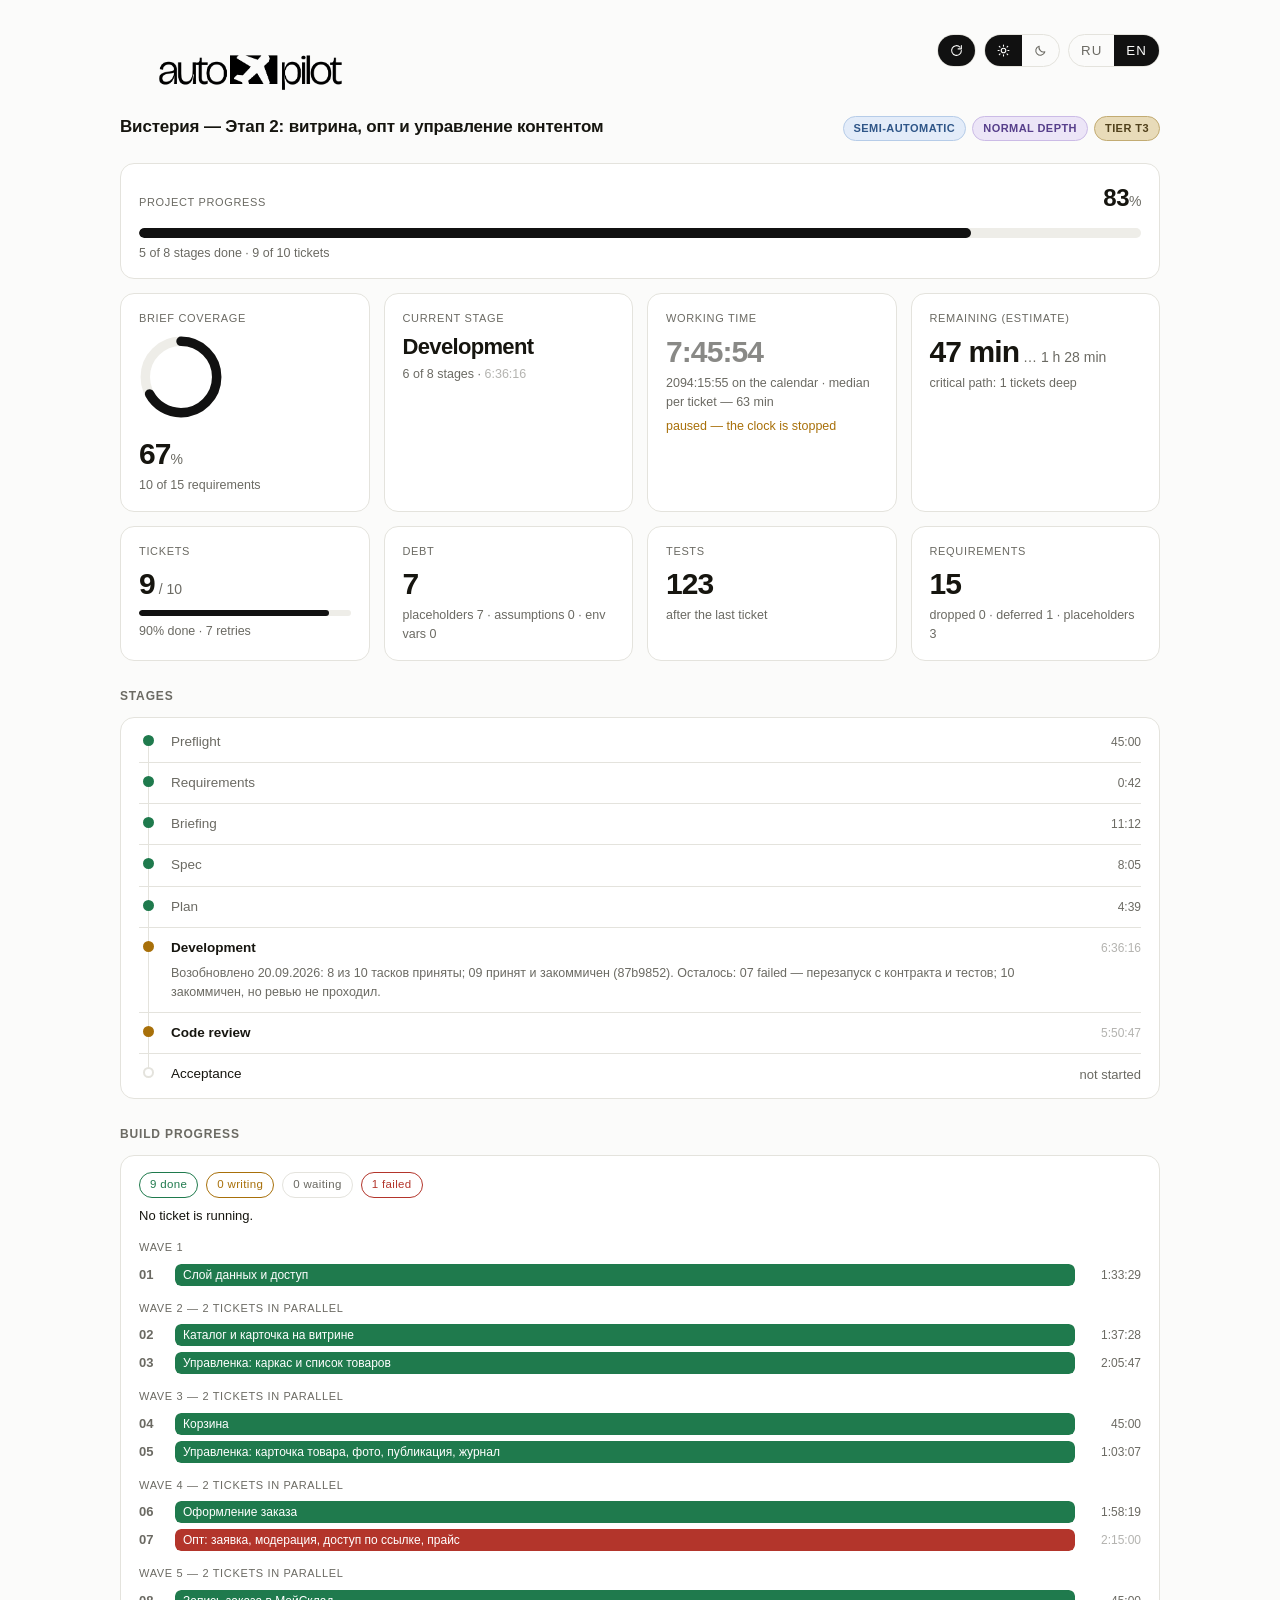
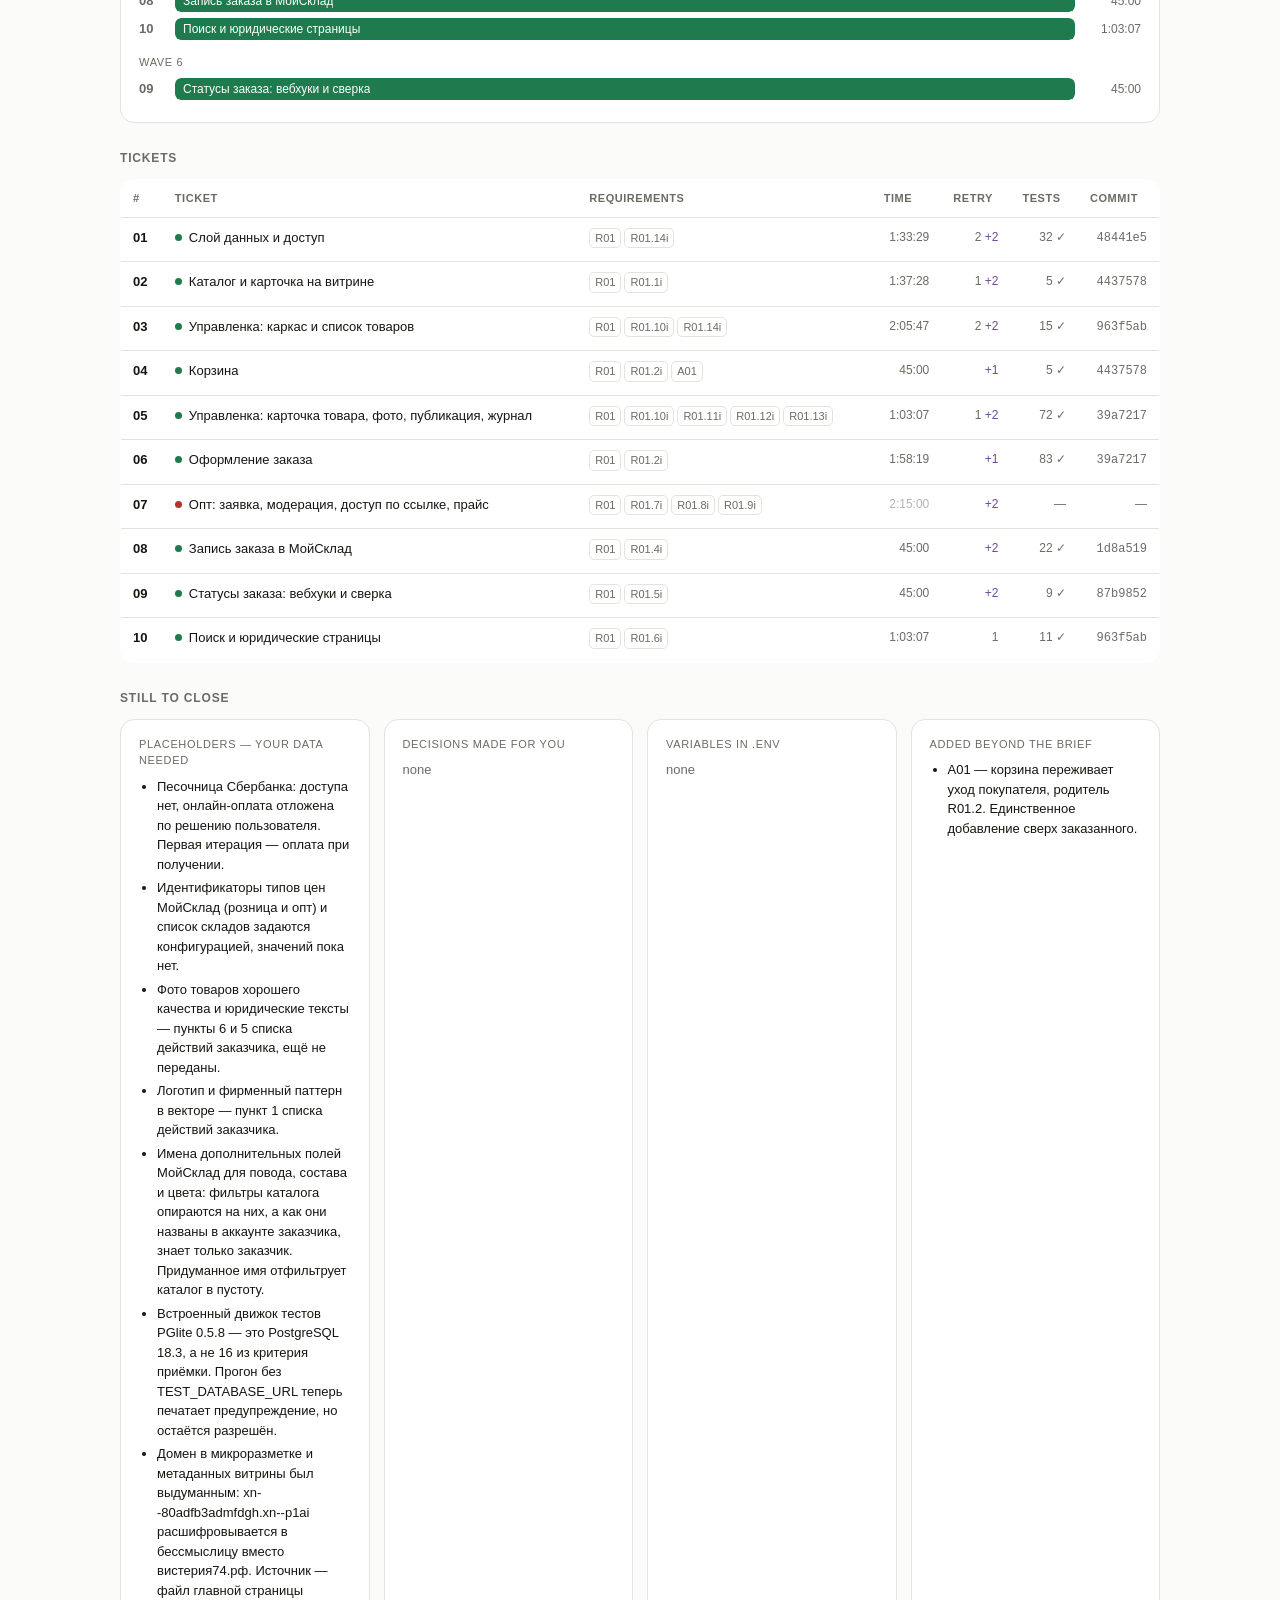
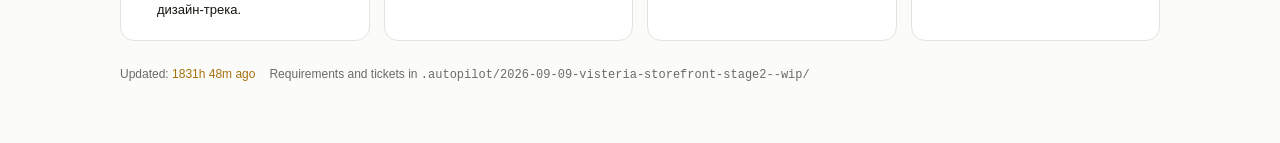
==== commit e9e07560: "docs: таск 09 принят и закоммичен (87b9852), состояние прогона обновлено R01.5i и D01 — done; concer" ====
--- a/.autopilot/dashboard.html
+++ b/.autopilot/dashboard.html
@@ -254,7 +254,7 @@
      правке, снимок — на каждом вызове .autopilot/sync.py, и он же вписывает
      файл в страницу, так что снимок либо равен файлу, либо старше его.
      Между маркерами правит только sync.py; руками — никогда. -->
-<script>/*STATE-BEGIN*/window.STATE={"slug": "visteria-storefront-stage2", "dir": "2026-09-09-visteria-storefront-stage2--wip", "title": "Вистерия — Этап 2: витрина, опт и управление контентом", "mode": "semi", "depth": "normal", "polish": null, "tier": "T3", "briefFile": "2026-09-09-brief.md", "memoryFile": "AGENTS.md", "skillDir": "C:/Users/Denn/claude_projects/website_visteria/.agents/skills/autopilot", "startedAt": "2026-09-09T19:30:00+03:00", "updatedAt": "2026-09-14T14:45:00+03:00", "finishedAt": null, "stages": [{"id": "preflight", "status": "done", "startedAt": "2026-09-09T19:30:00+03:00", "finishedAt": "2026-09-09T20:43:37+03:00"}, {"id": "manifest", "status": "done", "startedAt": "2026-09-09T20:43:37+03:00", "finishedAt": "2026-09-09T20:44:19+03:00"}, {"id": "briefing", "status": "done", "startedAt": "2026-09-09T20:44:19+03:00", "finishedAt": "2026-09-09T20:55:31+03:00"}, {"id": "spec", "status": "done", "startedAt": "2026-09-09T20:55:31+03:00", "finishedAt": "2026-09-09T21:03:36+03:00"}, {"id": "plan", "status": "done", "startedAt": "2026-09-09T21:03:36+03:00", "finishedAt": "2026-09-09T21:08:15+03:00"}, {"id": "build", "status": "active", "startedAt": "2026-09-09T21:08:15+03:00", "note": "Остановлено по просьбе пользователя для пересмотра процесса: 7 из 10 тасков приняты; 07 failed и не коммитить; 09 repair прерван лимитом, WIP не принят."}, {"id": "review", "status": "active", "startedAt": "2026-09-09T23:39:38+03:00"}, {"id": "final", "status": "pending"}], "requirements": {"total": 15, "done": 9, "inTicket": 2, "inSpec": 0, "placeholder": 3, "deferred": 1, "dropped": 0}, "tickets": [{"id": "01", "title": "Слой данных и доступ", "requirements": ["R01", "R01.14i"], "blockedBy": [], "wave": 1, "zone": ["packages/db", "packages/shared-types", "apps/api/src/access"], "status": "done", "retries": 2, "repairs": 2, "handoffs": 0, "startedAt": "2026-09-09T21:08:44+03:00", "note": "Принят. Контракт прав на запись совпадает с первоисточником построчно; три утверждения проверены мутацией.", "tests": {"passed": 32, "failed": 0}, "repairFindings": ["Повтор по известному syncId заново проверяет остаток и падает, хотя заказ уже есть.", "Белый список описывает только чтение; права на запись не выражены нигде, два таска придумают каждый свои.", "Индекс orders_status_time — шестое изменение схемы, не объявлен среди пяти.", "Тест обещает поле вне всех белых списков, а проверяет поле, которое есть у admin.", "Без TEST_DATABASE_URL прогон молча уезжает на встроенный движок, а критерий называет PostgreSQL 16."], "finishedAt": "2026-09-11T08:25:55+03:00", "commit": "48441e5"}, {"id": "02", "title": "Каталог и карточка на витрине", "requirements": ["R01", "R01.1i"], "blockedBy": ["01"], "wave": 2, "zone": ["apps/api/src/catalog", "apps/web/src/app/catalog", "apps/web/src/app/product"], "status": "done", "retries": 1, "repairs": 2, "handoffs": 0, "startedAt": "2026-09-09T23:39:38+03:00", "note": "Принят: повторное ревью закрыло все пять условий, домен проверен машинной расшифровкой.", "tests": {"passed": 5, "failed": 0}, "finishedAt": "2026-09-11T18:19:19+03:00", "commit": "4437578"}, {"id": "03", "title": "Управленка: каркас и список товаров", "requirements": ["R01", "R01.10i", "R01.14i"], "blockedBy": ["01"], "wave": 2, "zone": ["apps/admin", "apps/api/src/admin"], "status": "done", "retries": 2, "repairs": 2, "handoffs": 0, "note": "Принят: ревью пройдено, дыра с назначением сессии закрыта миграцией 0005.", "startedAt": "2026-09-11T08:22:26+03:00", "tests": {"passed": 15, "failed": 0}, "finishedAt": "2026-09-12T12:43:32+03:00", "commit": "963f5ab", "repairFindings": ["Строка сессии не имеет признака назначения: пригласительная ссылка оптовика открыла бы управленку.", "Снятие перепроверки роли на каждом запросе прогон не заметил.", "Снятие проверки срока сессии прогон не заметил.", "Нечитаемая cookie даёт 500 вместо 401.", "contentRepo.list переписан в чужой зоне и не объявлен; два эндпойнта и пустой идентификатор в списке тоже."]}, {"id": "04", "title": "Корзина", "requirements": ["R01", "R01.2i", "A01"], "blockedBy": ["02"], "wave": 3, "zone": ["apps/api/src/cart", "apps/web/src/app/cart"], "status": "done", "retries": 0, "repairs": 1, "handoffs": 0, "startedAt": "2026-09-11T08:29:54+03:00", "note": "Принят: правило денег одно, плавающий тест прогнан пять раз из пяти зелёным.", "tests": {"passed": 5, "failed": 0}, "finishedAt": "2026-09-11T18:19:19+03:00", "commit": "4437578", "repairFindings": ["Оплачиваемая сумма считается по двум правилам: SQL включает непродаваемые позиции, бэкенд нет. Оформление заказа выставило бы счёт за то, что купить нельзя.", "setQuantityIfCurrent дописан в запрещённую зону и не заявлен в контракте.", "Добавление в корзину читает и пишет разными запросами: два одновременных добавления дают одну позицию.", "Заявлен потолок 99 штук, которого в коде нет вовсе.", "Нечисловое количество молча становится единицей; удаление не покрыто утверждением в журнале."]}, {"id": "05", "title": "Управленка: карточка товара, фото, публикация, журнал", "requirements": ["R01", "R01.10i", "R01.11i", "R01.12i", "R01.13i"], "blockedBy": ["03"], "wave": 3, "zone": ["apps/admin", "apps/api/src/admin"], "status": "done", "retries": 1, "repairs": 2, "handoffs": 1, "startedAt": "2026-09-12T12:25:25+03:00", "note": "Принят: manifest/spec чистые, прежние блокеры по badges/sortWeight и concurrent upload закрыты; craft-оговорки занесены в concerns.", "tests": {"passed": 72, "failed": 0}, "finishedAt": "2026-09-13T16:32:14+03:00", "commit": "39a7217"}, {"id": "06", "title": "Оформление заказа", "requirements": ["R01", "R01.2i"], "blockedBy": ["04"], "wave": 4, "zone": ["apps/api/src/checkout", "apps/web/src/app/checkout"], "status": "done", "retries": 0, "repairs": 1, "handoffs": 0, "startedAt": "2026-09-11T18:19:19+03:00", "note": "Принят: оформление заказа зелёное, Manifest+Spec ревью чистое; закоммичен вместе с 05 из-за общих API/db файлов.", "tests": {"passed": 83, "failed": 0}, "finishedAt": "2026-09-13T16:32:14+03:00", "commit": "39a7217"}, {"id": "07", "title": "Опт: заявка, модерация, доступ по ссылке, прайс", "requirements": ["R01", "R01.7i", "R01.8i", "R01.9i"], "blockedBy": ["02", "05"], "wave": 4, "zone": ["apps/api/src/wholesale", "apps/web/src/app/opt", "apps/admin/src/wholesale"], "status": "failed", "retries": 0, "repairs": 2, "handoffs": 0, "startedAt": "2026-09-13T16:32:14+03:00", "note": "Не принят: после двух ремонтов остались blocking — выдуманный SLA, limit/export/PDF, неатомарное approve+token. Код 07 не коммитить."}, {"id": "08", "title": "Запись заказа в МойСклад", "requirements": ["R01", "R01.4i"], "blockedBy": ["06"], "wave": 5, "zone": ["apps/sync-worker/src/orders", "packages/moysklad-client"], "status": "done", "retries": 0, "repairs": 2, "handoffs": 0, "startedAt": "2026-09-13T16:32:14+03:00", "note": "Принят: recovery для new, idempotency от orderNumber, без самовольного confirmed, courier note доставлен.", "tests": {"passed": 22, "failed": 0}, "finishedAt": "2026-09-13T20:54:35+03:00", "commit": "1d8a519"}, {"id": "09", "title": "Статусы заказа: вебхуки и сверка", "requirements": ["R01", "R01.5i"], "blockedBy": ["08"], "wave": 6, "zone": ["apps/api/src/webhooks", "apps/sync-worker/src/orders"], "status": "review", "retries": 0, "repairs": 2, "handoffs": 1, "startedAt": "2026-09-13T20:54:35+03:00", "note": "Код таска 09 прошёл craft review без blocking и полный `pnpm test`; коммит отложен, потому что `apps/api/src/app.ts` смешивает принятый webhook 09 с проваленным WIP 07 wholesale и требует аккуратного hunk-staging."}, {"id": "10", "title": "Поиск и юридические страницы", "requirements": ["R01", "R01.6i"], "blockedBy": ["02"], "wave": 5, "zone": ["apps/web/src/app/sitemap.ts", "apps/web/src/app/robots.ts", "apps/web/src/app/legal"], "status": "done", "retries": 1, "repairs": 0, "handoffs": 0, "startedAt": "2026-09-11T18:29:31+03:00", "note": "Доведён до зелёного и закоммичен. РЕВЬЮ НЕ ПРОХОДИЛ: заход остановлен по просьбе пользователя.", "tests": {"passed": 11, "failed": 0}, "finishedAt": "2026-09-12T12:43:32+03:00", "commit": "963f5ab"}], "singlePass": null, "tests": {"passed": 123, "failed": 0}, "debt": {"placeholders": ["Песочница Сбербанка: доступа нет, онлайн-оплата отложена по решению пользователя. Первая итерация — оплата при получении.", "Идентификаторы типов цен МойСклад (розница и опт) и список складов задаются конфигурацией, значений пока нет.", "Фото товаров хорошего качества и юридические тексты — пункты 6 и 5 списка действий заказчика, ещё не переданы.", "Логотип и фирменный паттерн в векторе — пункт 1 списка действий заказчика.", "Имена дополнительных полей МойСклад для повода, состава и цвета: фильтры каталога опираются на них, а как они названы в аккаунте заказчика, знает только заказчик. Придуманное имя отфильтрует каталог в пустоту.", "Встроенный движок тестов PGlite 0.5.8 — это PostgreSQL 18.3, а не 16 из критерия приёмки. Прогон без TEST_DATABASE_URL теперь печатает предупреждение, но остаётся разрешён.", "Домен в микроразметке и метаданных витрины был выдуманным: xn--80adfb3admfdgh.xn--p1ai расшифровывается в бессмыслицу вместо вистерия74.рф. Источник — файл главной страницы дизайн-трека."], "assumptions": [], "emptyEnv": []}, "additions": ["A01 — корзина переживает уход покупателя, родитель R01.2. Единственное добавление сверх заказанного."], "coverage": {"found": 12, "fixed": 12, "deferred": 0, "note": "G2: сверка нашла 12 пробелов, все закрыты 16 добавленными историями. Три находки признаны раскрытием, а не пробелом."}, "concerns": ["Данные: константа SQL для фильтра по дополнительным полям открывает скобку, которую закрывает другая константа. Фрагмент не является выражением сам по себе.", "Данные: cart_events.anonymous_id заполняется идентификатором корзины. Аналитика прочтёт колонку как посетителя, если смысл не назван в контракте.", "Данные: clear и attachUser пересобирают весь вид корзины на каждой позиции в цикле.", "Оплата отложена решением пользователя: эквайринг не пишется даже заглушкой, пока нет доступа к песочнице Сбербанка.", "Данные: в шапке миграции пункт про колонки заказа назван «шесть», а перечисляет пять — шестая вынесена отдельным пунктом. Состав верен, счёт в тексте нет.", "Доступ: отказ по неизвестному полю правки сообщает «роль не установлена», хотя роль вызывающего известна. В журнале это прочтётся неверно.", "Приёмка: критерий таска 01 говорит «на настоящем PostgreSQL 16», а замена на встроенный движок записана только в выводе прогона и в комментарии, но не в самом критерии.", "Витрина: счётчик «в наличии сегодня» в шапке каталога — заглушка. Ни один эндпойнт такого числа не отдаёт, стоит число товаров в категории.", "Витрина: бабочек на экранах каталога нет — компонент жёстко ждёт три точки старта и три посадки главной страницы, а править его нельзя.", "Витрина: адрес магазина продублирован в метатегах каталога и карточки вместо одного источника пользовательских данных.", "Витрина: fallback описания карточки применяется к основным метатегам, но не к Open Graph.", "Витрина: вариант каскада tall объявлен, но недостижим и визуально совпадает с medium.", "Корзина: поля requested и granted используют разную семантику при повторном добавлении позиции.", "Корзина: повреждённая percent-encoded cookie может бросить исключение вместо пустой корзины.", "Корзина: удаление позиции и очистка не доводят неуспех мутации до видимой ошибки.", "Корзина: сообщение результата строится из подделываемых query-флагов, а не из доверенного ответа сервера.", "Корзина: API_BASE_URL и имя cookie повторно объявлены вместо единого источника.", "Корзина: в ответе на добавление запрошенное количество берётся из тела запроса, а выданное по итогу позиции, поэтому выданное иногда больше запрошенного.", "Корзина: пустая корзина отдаётся общим изменяемым объектом.", "Корзина: одно и то же выражение для проверки идентификатора живёт в двух файлах модуля.", "Корзина: в шапке витрины нет входа в корзину — шапка принадлежит дизайн-треку, не трогали.", "Корзина: фото позиций в ответе нет, на их месте фирменная плита. Иначе экран корзины давал бы по запросу на позицию.", "Управленка: вход читает список доступа, пользователей и сессии собственным запросом прямо в бэкенде, хотя место такому коду в пакете данных. Пакет был вне зоны таска.", "Управленка: предел попыток входа живёт в памяти процесса. При нескольких экземплярах бэкенда считается у каждого отдельно.", "Управленка: вход не создаёт учётную запись сотрудника, иначе пришлось бы выдумать имя. Нет строки — отказ с названной причиной, оба ручных шага описаны в README.", "Корзина: тест «два одновременных в корзину не теряют добавление» один раз упал и прошёл на повторе — плавающий по времени. Замечен исполнителем соседнего таска.", "Витрина: каталог тестов витрины не покрыт проверкой типов — в настройке указан только каталог исходников.", "Корзина: белый список полей позиции в модуле доступа не знает про оплачиваемое количество — сериализатор срежет поле. Корзина им не пользуется, оформлению заказа это может понадобиться.", "Корзина: количество выше диапазона PostgreSQL int проходит проверку safe integer и может дать HTTP 500 вместо контролируемого 400.", "Управленка: параметры scrypt и длина ключа принимаются из строки без верхних границ и исполняются синхронно.", "Управленка: пять неудачных входов одного клиента блокируют единственную служебную учётную запись всем сотрудникам на пять минут.", "Управленка: повреждённое percent-кодирование session cookie может дать URIError и HTTP 500.", "Управленка: при сетевом сбое logout интерфейс показывает экран входа, хотя серверная сессия может остаться активной.", "Управленка: ответы параллельных reload не упорядочены, медленный старый запрос может заменить новый фильтр.", "Управленка: ошибка загрузки справочников молча превращается в пустые селекты.", "Управленка: неожиданная ошибка одной карточки может оборвать bulk после частично выполненных изменений без полного отчёта.", "Управленка: фильтр «без описания» считает пробелы и пустую HTML-оболочку заполненным rich-text.", "Управленка: HTTP-тест входа не проверяет истёкшую expires_at сессию.", "Управленка: ensure не проверен отдельными HTTP-утверждениями 401/403 и отсутствия записи при отказе.", "Управленка: неизвестный moyskladId на ensure превращается в HTTP 500 вместо документированного 404/400.", "Управленка: тест updatedAt сравнивает поле с самим фактическим ответом и не доказывает fallback на products.updated_at.", "Процесс: таски 02, 03 и 04 закоммичены одним коммитом 4437578 до ревью и не оркестратором. Порядок «один таск — один коммит после ревью» нарушен, точки отката за отдельные таски потеряны. История не переписывалась: это решение пользователя.", "Витрина: на экране корзины осталась вторая копия выражения для разбора чисел, но у неё другая работа — разбор чисел баннера из адреса. Предела позиции не ставит; при остатке свыше 999 баннер просто не покажется.", "Витрина: разбор количества пришлось вынести отдельным модулем — файл серверных действий вправе экспортировать только асинхронные функции, и утверждать разбор оттуда нечем.", "Процесс: в репозитории параллельно работает кто-то ещё. На диске найдены редактор карточки, хранилище медиа и правки синхронизатора — тасков 05 и 08 оркестратор не запускал.", "Витрина: в подвале сайта три ссылки ведут в 404 — оферта, политика и доставка. Первые две теперь живут по другим адресам, страницы доставки в проекте нет вовсе. Подвал принадлежит дизайн-треку, не трогали.", "Поиск: в оформлении заказа нет ссылки на оферту и согласие на обработку данных. Ставит её владелец оформления из общего реестра адресов.", "Поиск: дата изменения в карте сайта не проставлена — публичный ответ каталога её не несёт, а дата сборки на её месте ровно то, от чего предостерегает первоисточник по продвижению.", "Поиск: директиву Clean-param для Яндекса выразить нечем — тип карты правил такого не знает. Вместо параметров сортировки и страницы закрыт параметр смещения, расхождение названо в комментарии файла.", "Управленка: выключенный, но ранее назначенный бейдж остаётся в полном autosave-патче флориста и сервер отклоняет даже правку названия; неактивный старый бейдж не должен блокировать разрешённые поля.", "Управленка: конкурентный media-upload тест использует один PGlite executor, который последовательно исполняет транзакции; межсоединительный lock стоит подтвердить PostgreSQL multi-connection тестом или отдельным lock-швом.", "Опт: таск 07 не принят после двух ремонтов — в API, витрине и тестах остался неподтверждённый SLA «два рабочих дня», production-конфигурация минимальной партии не подключена, PDF-прайс заменяет кириллицу на `?`, выгрузка молча ограничена первой страницей, approve+token не атомарны.", "Статусы заказа: таск 09 остановлен на repair из-за лимитов. Первая версия и текущий WIP не приняты: нельзя угадывать имена статусов МойСклад, контракт webhook/polling должен соответствовать реальному API, обработка должна быть атомарной и покрывать все заказы."], "reviewers": {"manifestSpec": "/root/admin_manifest_review2", "craft": "/root/admin_craft_review2"}, "blind": null};/*STATE-END*/</script>
+<script>/*STATE-BEGIN*/window.STATE={"slug": "visteria-storefront-stage2", "dir": "2026-09-09-visteria-storefront-stage2--wip", "title": "Вистерия — Этап 2: витрина, опт и управление контентом", "mode": "semi", "depth": "normal", "polish": null, "tier": "T3", "briefFile": "2026-09-09-brief.md", "memoryFile": "AGENTS.md", "skillDir": "C:/Users/Denn/claude_projects/website_visteria/.agents/skills/autopilot", "startedAt": "2026-09-09T19:30:00+03:00", "updatedAt": "2026-09-20T17:57:32+03:00", "finishedAt": null, "stages": [{"id": "preflight", "status": "done", "startedAt": "2026-09-09T19:30:00+03:00", "finishedAt": "2026-09-09T20:43:37+03:00"}, {"id": "manifest", "status": "done", "startedAt": "2026-09-09T20:43:37+03:00", "finishedAt": "2026-09-09T20:44:19+03:00"}, {"id": "briefing", "status": "done", "startedAt": "2026-09-09T20:44:19+03:00", "finishedAt": "2026-09-09T20:55:31+03:00"}, {"id": "spec", "status": "done", "startedAt": "2026-09-09T20:55:31+03:00", "finishedAt": "2026-09-09T21:03:36+03:00"}, {"id": "plan", "status": "done", "startedAt": "2026-09-09T21:03:36+03:00", "finishedAt": "2026-09-09T21:08:15+03:00"}, {"id": "build", "status": "active", "startedAt": "2026-09-09T21:08:15+03:00", "note": "Возобновлено 20.09.2026: 8 из 10 тасков приняты; 09 принят и закоммичен (87b9852). Осталось: 07 failed — перезапуск с контракта и тестов; 10 закоммичен, но ревью не проходил."}, {"id": "review", "status": "active", "startedAt": "2026-09-09T23:39:38+03:00"}, {"id": "final", "status": "pending"}], "requirements": {"total": 15, "done": 10, "inTicket": 1, "inSpec": 0, "placeholder": 3, "deferred": 1, "dropped": 0}, "tickets": [{"id": "01", "title": "Слой данных и доступ", "requirements": ["R01", "R01.14i"], "blockedBy": [], "wave": 1, "zone": ["packages/db", "packages/shared-types", "apps/api/src/access"], "status": "done", "retries": 2, "repairs": 2, "handoffs": 0, "startedAt": "2026-09-09T21:08:44+03:00", "note": "Принят. Контракт прав на запись совпадает с первоисточником построчно; три утверждения проверены мутацией.", "tests": {"passed": 32, "failed": 0}, "repairFindings": ["Повтор по известному syncId заново проверяет остаток и падает, хотя заказ уже есть.", "Белый список описывает только чтение; права на запись не выражены нигде, два таска придумают каждый свои.", "Индекс orders_status_time — шестое изменение схемы, не объявлен среди пяти.", "Тест обещает поле вне всех белых списков, а проверяет поле, которое есть у admin.", "Без TEST_DATABASE_URL прогон молча уезжает на встроенный движок, а критерий называет PostgreSQL 16."], "finishedAt": "2026-09-11T08:25:55+03:00", "commit": "48441e5"}, {"id": "02", "title": "Каталог и карточка на витрине", "requirements": ["R01", "R01.1i"], "blockedBy": ["01"], "wave": 2, "zone": ["apps/api/src/catalog", "apps/web/src/app/catalog", "apps/web/src/app/product"], "status": "done", "retries": 1, "repairs": 2, "handoffs": 0, "startedAt": "2026-09-09T23:39:38+03:00", "note": "Принят: повторное ревью закрыло все пять условий, домен проверен машинной расшифровкой.", "tests": {"passed": 5, "failed": 0}, "finishedAt": "2026-09-11T18:19:19+03:00", "commit": "4437578"}, {"id": "03", "title": "Управленка: каркас и список товаров", "requirements": ["R01", "R01.10i", "R01.14i"], "blockedBy": ["01"], "wave": 2, "zone": ["apps/admin", "apps/api/src/admin"], "status": "done", "retries": 2, "repairs": 2, "handoffs": 0, "note": "Принят: ревью пройдено, дыра с назначением сессии закрыта миграцией 0005.", "startedAt": "2026-09-11T08:22:26+03:00", "tests": {"passed": 15, "failed": 0}, "finishedAt": "2026-09-12T12:43:32+03:00", "commit": "963f5ab", "repairFindings": ["Строка сессии не имеет признака назначения: пригласительная ссылка оптовика открыла бы управленку.", "Снятие перепроверки роли на каждом запросе прогон не заметил.", "Снятие проверки срока сессии прогон не заметил.", "Нечитаемая cookie даёт 500 вместо 401.", "contentRepo.list переписан в чужой зоне и не объявлен; два эндпойнта и пустой идентификатор в списке тоже."]}, {"id": "04", "title": "Корзина", "requirements": ["R01", "R01.2i", "A01"], "blockedBy": ["02"], "wave": 3, "zone": ["apps/api/src/cart", "apps/web/src/app/cart"], "status": "done", "retries": 0, "repairs": 1, "handoffs": 0, "startedAt": "2026-09-11T08:29:54+03:00", "note": "Принят: правило денег одно, плавающий тест прогнан пять раз из пяти зелёным.", "tests": {"passed": 5, "failed": 0}, "finishedAt": "2026-09-11T18:19:19+03:00", "commit": "4437578", "repairFindings": ["Оплачиваемая сумма считается по двум правилам: SQL включает непродаваемые позиции, бэкенд нет. Оформление заказа выставило бы счёт за то, что купить нельзя.", "setQuantityIfCurrent дописан в запрещённую зону и не заявлен в контракте.", "Добавление в корзину читает и пишет разными запросами: два одновременных добавления дают одну позицию.", "Заявлен потолок 99 штук, которого в коде нет вовсе.", "Нечисловое количество молча становится единицей; удаление не покрыто утверждением в журнале."]}, {"id": "05", "title": "Управленка: карточка товара, фото, публикация, журнал", "requirements": ["R01", "R01.10i", "R01.11i", "R01.12i", "R01.13i"], "blockedBy": ["03"], "wave": 3, "zone": ["apps/admin", "apps/api/src/admin"], "status": "done", "retries": 1, "repairs": 2, "handoffs": 1, "startedAt": "2026-09-12T12:25:25+03:00", "note": "Принят: manifest/spec чистые, прежние блокеры по badges/sortWeight и concurrent upload закрыты; craft-оговорки занесены в concerns.", "tests": {"passed": 72, "failed": 0}, "finishedAt": "2026-09-13T16:32:14+03:00", "commit": "39a7217"}, {"id": "06", "title": "Оформление заказа", "requirements": ["R01", "R01.2i"], "blockedBy": ["04"], "wave": 4, "zone": ["apps/api/src/checkout", "apps/web/src/app/checkout"], "status": "done", "retries": 0, "repairs": 1, "handoffs": 0, "startedAt": "2026-09-11T18:19:19+03:00", "note": "Принят: оформление заказа зелёное, Manifest+Spec ревью чистое; закоммичен вместе с 05 из-за общих API/db файлов.", "tests": {"passed": 83, "failed": 0}, "finishedAt": "2026-09-13T16:32:14+03:00", "commit": "39a7217"}, {"id": "07", "title": "Опт: заявка, модерация, доступ по ссылке, прайс", "requirements": ["R01", "R01.7i", "R01.8i", "R01.9i"], "blockedBy": ["02", "05"], "wave": 4, "zone": ["apps/api/src/wholesale", "apps/web/src/app/opt", "apps/admin/src/wholesale"], "status": "failed", "retries": 0, "repairs": 2, "handoffs": 0, "startedAt": "2026-09-13T16:32:14+03:00", "note": "Не принят: после двух ремонтов остались blocking — выдуманный SLA, limit/export/PDF, неатомарное approve+token. Код 07 не коммитить."}, {"id": "08", "title": "Запись заказа в МойСклад", "requirements": ["R01", "R01.4i"], "blockedBy": ["06"], "wave": 5, "zone": ["apps/sync-worker/src/orders", "packages/moysklad-client"], "status": "done", "retries": 0, "repairs": 2, "handoffs": 0, "startedAt": "2026-09-13T16:32:14+03:00", "note": "Принят: recovery для new, idempotency от orderNumber, без самовольного confirmed, courier note доставлен.", "tests": {"passed": 22, "failed": 0}, "finishedAt": "2026-09-13T20:54:35+03:00", "commit": "1d8a519"}, {"id": "09", "title": "Статусы заказа: вебхуки и сверка", "requirements": ["R01", "R01.5i"], "blockedBy": ["08"], "wave": 6, "zone": ["apps/api/src/webhooks", "apps/sync-worker/src/orders"], "status": "done", "retries": 0, "repairs": 2, "handoffs": 1, "startedAt": "2026-09-13T20:54:35+03:00", "note": "Принят 20.09.2026: Manifest+Spec ревью чистое (R01.5i done), craft ревью 14.09 без blocking; код отделён от WIP 07 и закоммичен на master. Полный pnpm test: api 78, sync-worker 24, db 23, moysklad-client 3.", "commit": "87b9852", "finishedAt": "2026-09-20T17:57:32+03:00", "tests": {"passed": 9, "failed": 0}}, {"id": "10", "title": "Поиск и юридические страницы", "requirements": ["R01", "R01.6i"], "blockedBy": ["02"], "wave": 5, "zone": ["apps/web/src/app/sitemap.ts", "apps/web/src/app/robots.ts", "apps/web/src/app/legal"], "status": "done", "retries": 1, "repairs": 0, "handoffs": 0, "startedAt": "2026-09-11T18:29:31+03:00", "note": "Доведён до зелёного и закоммичен. РЕВЬЮ НЕ ПРОХОДИЛ: заход остановлен по просьбе пользователя.", "tests": {"passed": 11, "failed": 0}, "finishedAt": "2026-09-12T12:43:32+03:00", "commit": "963f5ab"}], "singlePass": null, "tests": {"passed": 123, "failed": 0}, "debt": {"placeholders": ["Песочница Сбербанка: доступа нет, онлайн-оплата отложена по решению пользователя. Первая итерация — оплата при получении.", "Идентификаторы типов цен МойСклад (розница и опт) и список складов задаются конфигурацией, значений пока нет.", "Фото товаров хорошего качества и юридические тексты — пункты 6 и 5 списка действий заказчика, ещё не переданы.", "Логотип и фирменный паттерн в векторе — пункт 1 списка действий заказчика.", "Имена дополнительных полей МойСклад для повода, состава и цвета: фильтры каталога опираются на них, а как они названы в аккаунте заказчика, знает только заказчик. Придуманное имя отфильтрует каталог в пустоту.", "Встроенный движок тестов PGlite 0.5.8 — это PostgreSQL 18.3, а не 16 из критерия приёмки. Прогон без TEST_DATABASE_URL теперь печатает предупреждение, но остаётся разрешён.", "Домен в микроразметке и метаданных витрины был выдуманным: xn--80adfb3admfdgh.xn--p1ai расшифровывается в бессмыслицу вместо вистерия74.рф. Источник — файл главной страницы дизайн-трека."], "assumptions": [], "emptyEnv": []}, "additions": ["A01 — корзина переживает уход покупателя, родитель R01.2. Единственное добавление сверх заказанного."], "coverage": {"found": 12, "fixed": 12, "deferred": 0, "note": "G2: сверка нашла 12 пробелов, все закрыты 16 добавленными историями. Три находки признаны раскрытием, а не пробелом."}, "concerns": ["Данные: константа SQL для фильтра по дополнительным полям открывает скобку, которую закрывает другая константа. Фрагмент не является выражением сам по себе.", "Данные: cart_events.anonymous_id заполняется идентификатором корзины. Аналитика прочтёт колонку как посетителя, если смысл не назван в контракте.", "Данные: clear и attachUser пересобирают весь вид корзины на каждой позиции в цикле.", "Оплата отложена решением пользователя: эквайринг не пишется даже заглушкой, пока нет доступа к песочнице Сбербанка.", "Данные: в шапке миграции пункт про колонки заказа назван «шесть», а перечисляет пять — шестая вынесена отдельным пунктом. Состав верен, счёт в тексте нет.", "Доступ: отказ по неизвестному полю правки сообщает «роль не установлена», хотя роль вызывающего известна. В журнале это прочтётся неверно.", "Приёмка: критерий таска 01 говорит «на настоящем PostgreSQL 16», а замена на встроенный движок записана только в выводе прогона и в комментарии, но не в самом критерии.", "Витрина: счётчик «в наличии сегодня» в шапке каталога — заглушка. Ни один эндпойнт такого числа не отдаёт, стоит число товаров в категории.", "Витрина: бабочек на экранах каталога нет — компонент жёстко ждёт три точки старта и три посадки главной страницы, а править его нельзя.", "Витрина: адрес магазина продублирован в метатегах каталога и карточки вместо одного источника пользовательских данных.", "Витрина: fallback описания карточки применяется к основным метатегам, но не к Open Graph.", "Витрина: вариант каскада tall объявлен, но недостижим и визуально совпадает с medium.", "Корзина: поля requested и granted используют разную семантику при повторном добавлении позиции.", "Корзина: повреждённая percent-encoded cookie может бросить исключение вместо пустой корзины.", "Корзина: удаление позиции и очистка не доводят неуспех мутации до видимой ошибки.", "Корзина: сообщение результата строится из подделываемых query-флагов, а не из доверенного ответа сервера.", "Корзина: API_BASE_URL и имя cookie повторно объявлены вместо единого источника.", "Корзина: в ответе на добавление запрошенное количество берётся из тела запроса, а выданное по итогу позиции, поэтому выданное иногда больше запрошенного.", "Корзина: пустая корзина отдаётся общим изменяемым объектом.", "Корзина: одно и то же выражение для проверки идентификатора живёт в двух файлах модуля.", "Корзина: в шапке витрины нет входа в корзину — шапка принадлежит дизайн-треку, не трогали.", "Корзина: фото позиций в ответе нет, на их месте фирменная плита. Иначе экран корзины давал бы по запросу на позицию.", "Управленка: вход читает список доступа, пользователей и сессии собственным запросом прямо в бэкенде, хотя место такому коду в пакете данных. Пакет был вне зоны таска.", "Управленка: предел попыток входа живёт в памяти процесса. При нескольких экземплярах бэкенда считается у каждого отдельно.", "Управленка: вход не создаёт учётную запись сотрудника, иначе пришлось бы выдумать имя. Нет строки — отказ с названной причиной, оба ручных шага описаны в README.", "Корзина: тест «два одновременных в корзину не теряют добавление» один раз упал и прошёл на повторе — плавающий по времени. Замечен исполнителем соседнего таска.", "Витрина: каталог тестов витрины не покрыт проверкой типов — в настройке указан только каталог исходников.", "Корзина: белый список полей позиции в модуле доступа не знает про оплачиваемое количество — сериализатор срежет поле. Корзина им не пользуется, оформлению заказа это может понадобиться.", "Корзина: количество выше диапазона PostgreSQL int проходит проверку safe integer и может дать HTTP 500 вместо контролируемого 400.", "Управленка: параметры scrypt и длина ключа принимаются из строки без верхних границ и исполняются синхронно.", "Управленка: пять неудачных входов одного клиента блокируют единственную служебную учётную запись всем сотрудникам на пять минут.", "Управленка: повреждённое percent-кодирование session cookie может дать URIError и HTTP 500.", "Управленка: при сетевом сбое logout интерфейс показывает экран входа, хотя серверная сессия может остаться активной.", "Управленка: ответы параллельных reload не упорядочены, медленный старый запрос может заменить новый фильтр.", "Управленка: ошибка загрузки справочников молча превращается в пустые селекты.", "Управленка: неожиданная ошибка одной карточки может оборвать bulk после частично выполненных изменений без полного отчёта.", "Управленка: фильтр «без описания» считает пробелы и пустую HTML-оболочку заполненным rich-text.", "Управленка: HTTP-тест входа не проверяет истёкшую expires_at сессию.", "Управленка: ensure не проверен отдельными HTTP-утверждениями 401/403 и отсутствия записи при отказе.", "Управленка: неизвестный moyskladId на ensure превращается в HTTP 500 вместо документированного 404/400.", "Управленка: тест updatedAt сравнивает поле с самим фактическим ответом и не доказывает fallback на products.updated_at.", "Процесс: таски 02, 03 и 04 закоммичены одним коммитом 4437578 до ревью и не оркестратором. Порядок «один таск — один коммит после ревью» нарушен, точки отката за отдельные таски потеряны. История не переписывалась: это решение пользователя.", "Витрина: на экране корзины осталась вторая копия выражения для разбора чисел, но у неё другая работа — разбор чисел баннера из адреса. Предела позиции не ставит; при остатке свыше 999 баннер просто не покажется.", "Витрина: разбор количества пришлось вынести отдельным модулем — файл серверных действий вправе экспортировать только асинхронные функции, и утверждать разбор оттуда нечем.", "Процесс: в репозитории параллельно работает кто-то ещё. На диске найдены редактор карточки, хранилище медиа и правки синхронизатора — тасков 05 и 08 оркестратор не запускал.", "Витрина: в подвале сайта три ссылки ведут в 404 — оферта, политика и доставка. Первые две теперь живут по другим адресам, страницы доставки в проекте нет вовсе. Подвал принадлежит дизайн-треку, не трогали.", "Поиск: в оформлении заказа нет ссылки на оферту и согласие на обработку данных. Ставит её владелец оформления из общего реестра адресов.", "Поиск: дата изменения в карте сайта не проставлена — публичный ответ каталога её не несёт, а дата сборки на её месте ровно то, от чего предостерегает первоисточник по продвижению.", "Поиск: директиву Clean-param для Яндекса выразить нечем — тип карты правил такого не знает. Вместо параметров сортировки и страницы закрыт параметр смещения, расхождение названо в комментарии файла.", "Управленка: выключенный, но ранее назначенный бейдж остаётся в полном autosave-патче флориста и сервер отклоняет даже правку названия; неактивный старый бейдж не должен блокировать разрешённые поля.", "Управленка: конкурентный media-upload тест использует один PGlite executor, который последовательно исполняет транзакции; межсоединительный lock стоит подтвердить PostgreSQL multi-connection тестом или отдельным lock-швом.", "Опт: таск 07 не принят после двух ремонтов — в API, витрине и тестах остался неподтверждённый SLA «два рабочих дня», production-конфигурация минимальной партии не подключена, PDF-прайс заменяет кириллицу на `?`, выгрузка молча ограничена первой страницей, approve+token не атомарны.", "Статусы заказа: таск 09 остановлен на repair из-за лимитов. Первая версия и текущий WIP не приняты: нельзя угадывать имена статусов МойСклад, контракт webhook/polling должен соответствовать реальному API, обработка должна быть атомарной и покрывать все заказы.", "Таск 09 · packages/db/src/order-status-map.ts · SQL статусов лежит в packages/db, хотя тикет писал «не трогать packages/db»: отступление оправдано 00-core («packages/db владеет всеми запросами») и требованием repair, контракт 01-orders принял.", "Таск 09 · apps/api/src/app.ts (moyskladStateReader) · reader статуса импортируется по файловому пути ../../sync-worker/dist/orders/index.js без зависимости apps/api на sync-worker; без dist или без MOYSKLAD_API_TOKEN в процессе API reader = undefined и вебхуки молча ложатся в unknown (сверка догоняет). Нужна явная зависимость и предупреждение в журнале.", "Таск 09 · packages/db/src/order-status-map.ts (setOrderStatusFromMoysklad, processMoyskladWebhookStatus) · смена статуса сырым update — вторая версия orderRepo.setStatus из 01-orders; свести к одному пути или объяснить в контракте.", "Таск 09 · apps/api/src/app.ts (ApiOptions.resolveMoyskladOrderState) · четвёртый тестовый шов вопреки 00-core «швов три»; moyskladClient уже покрывает внедряемый транспорт.", "Таск 09 · apps/api/src/app.ts (useBodyParser verify) · rawBody копируется для каждого JSON-запроса всех контроллеров, а нужен только вебхуку как fallback ключа без requestId."], "reviewers": {"manifestSpec": null, "craft": null, "note": "Ручки 14.09 мертвы после смены среды; 20.09 ревью 09 делал свежий Manifest+Spec ревьюер."}, "blind": null};/*STATE-END*/</script>
 <script src="state.js"></script>
 
 <script>
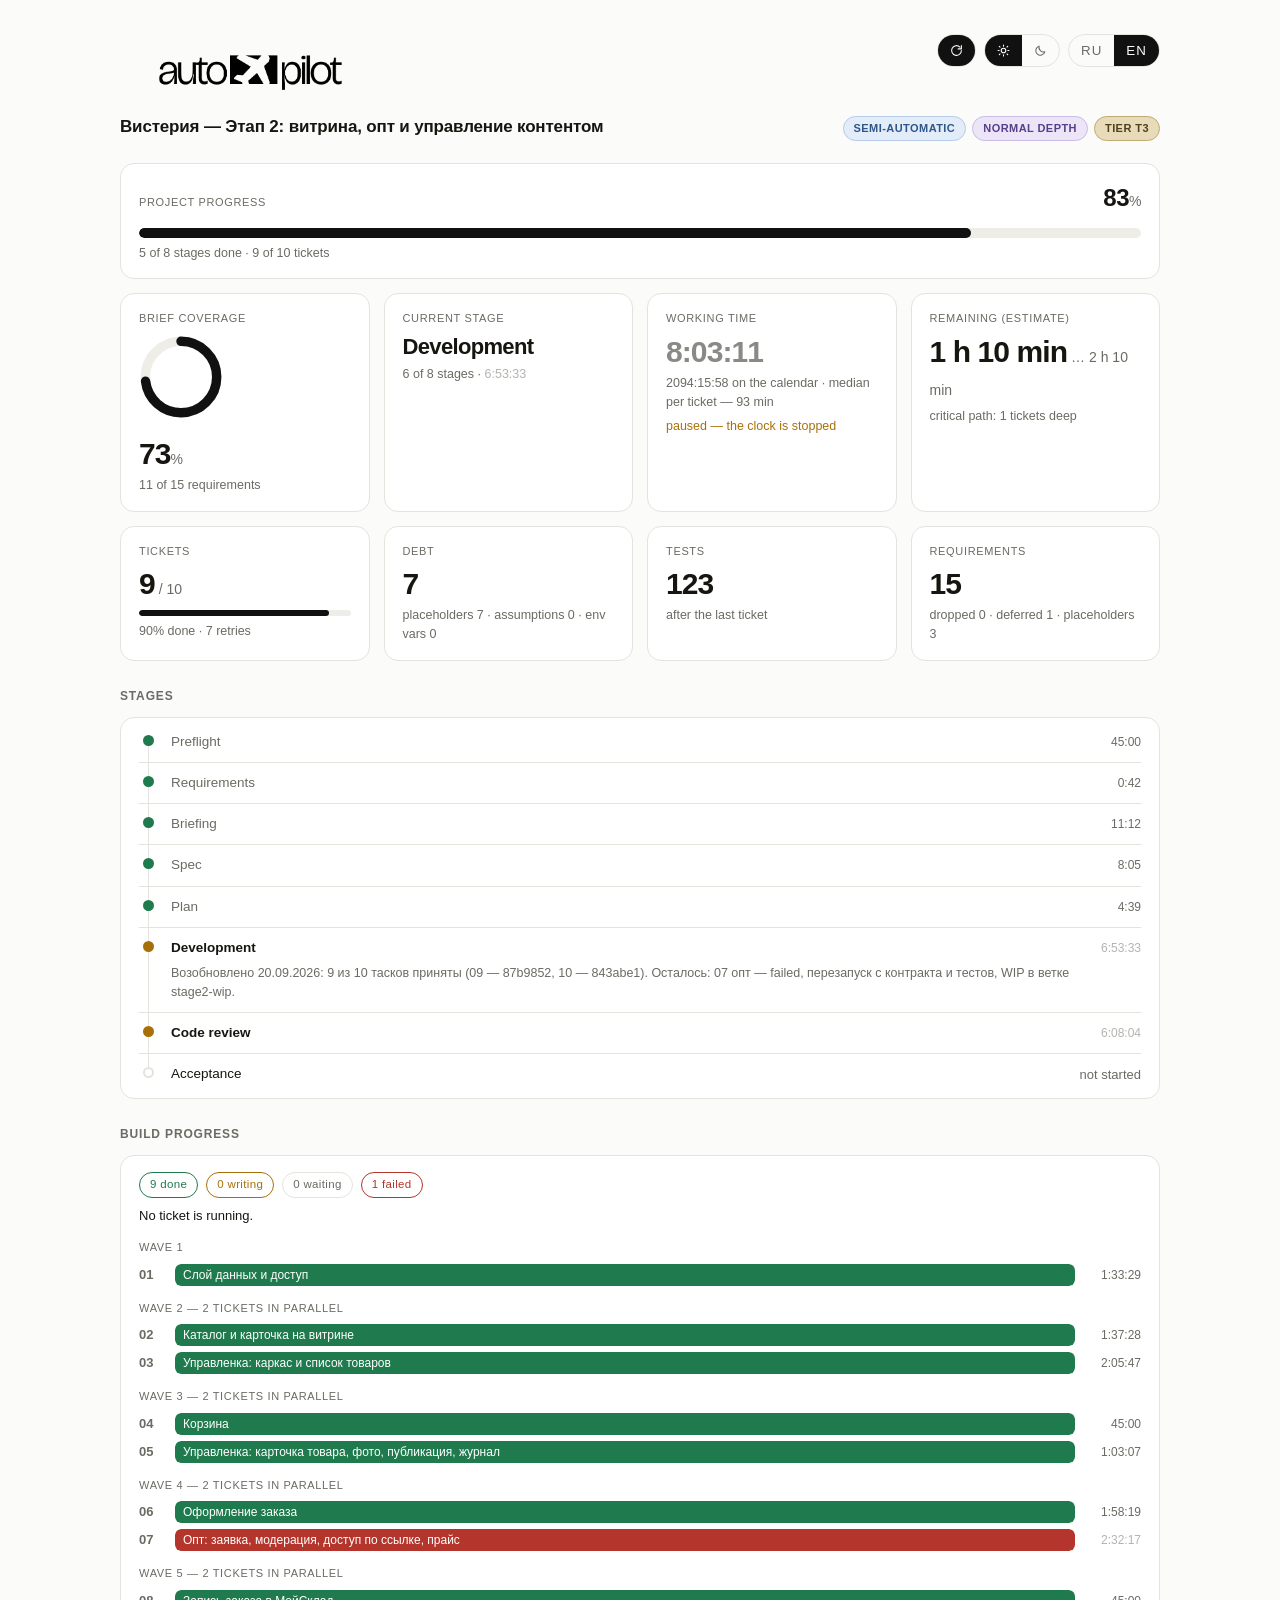
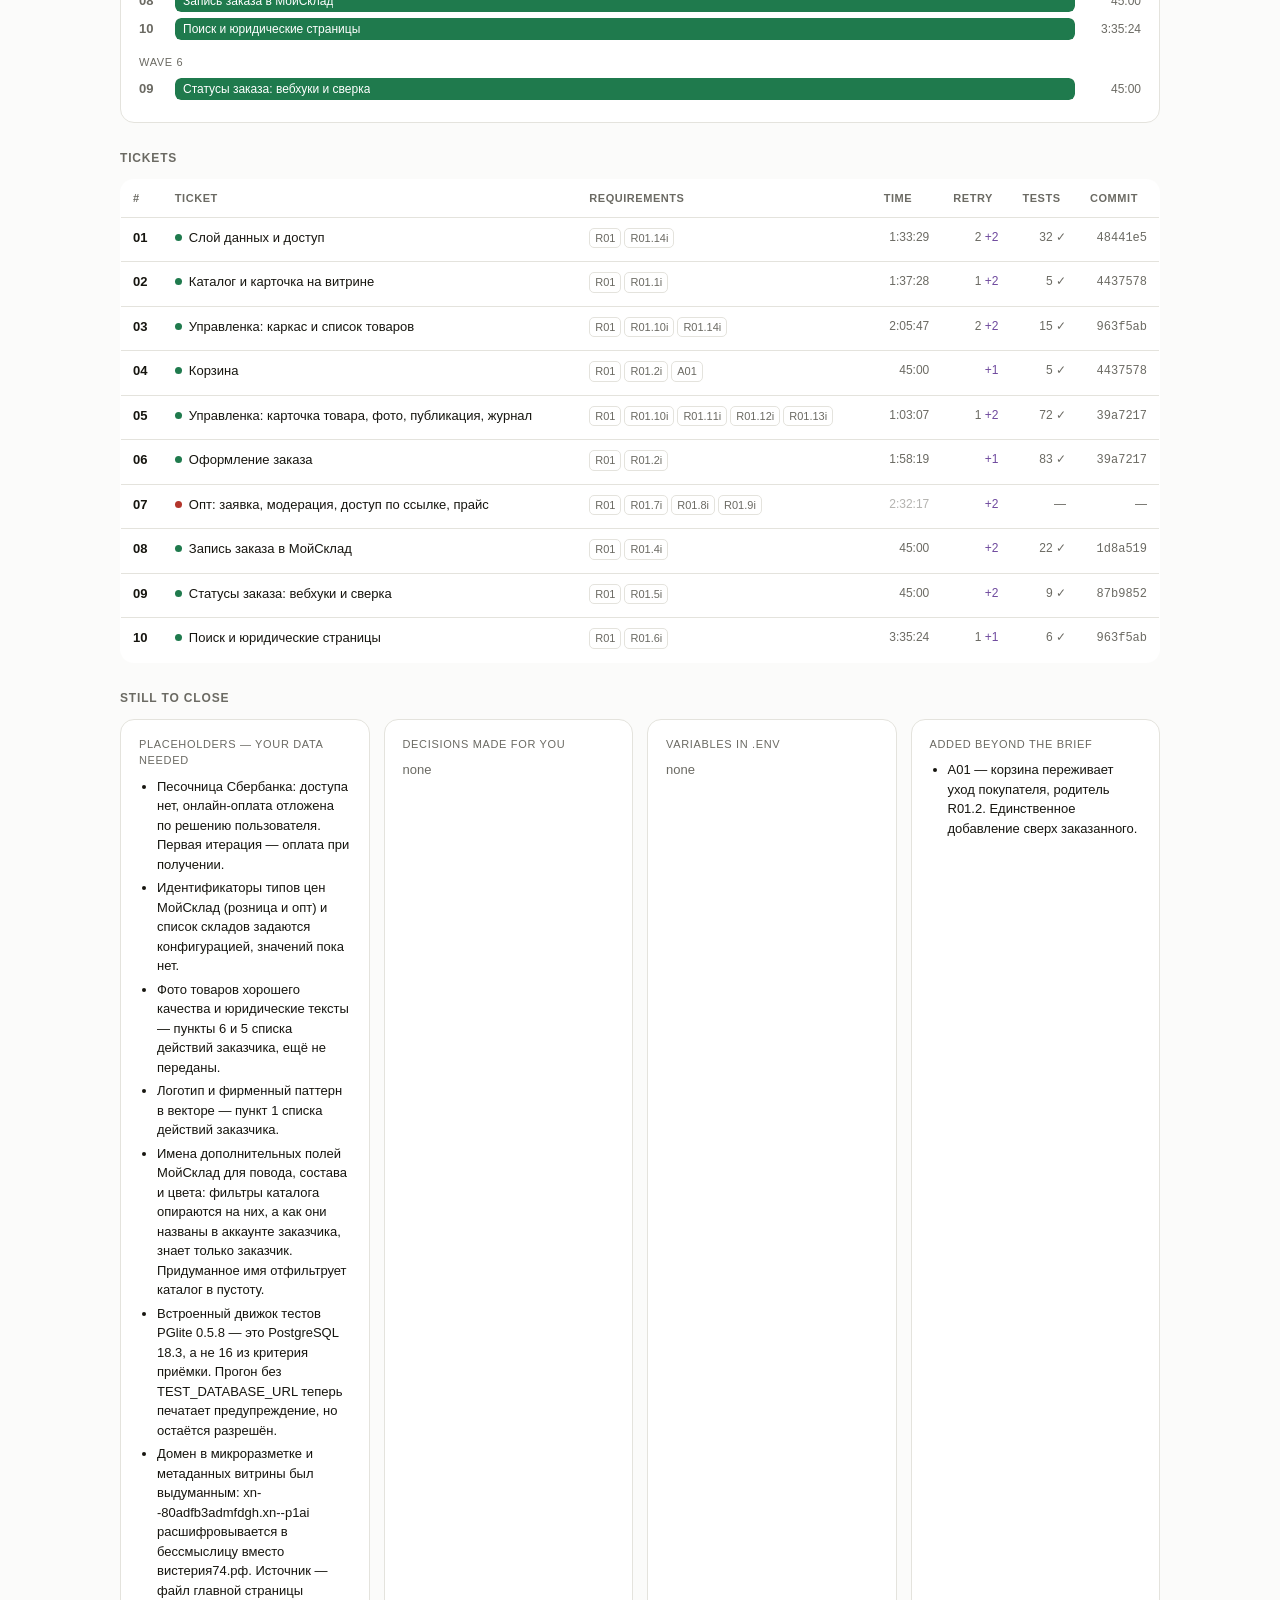
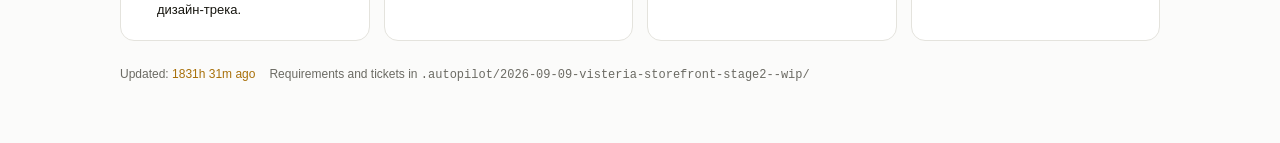
==== commit af54bab2: "docs: таск 10 принят (843abe1), манифест и контракт каталога обновлены R01.6i done; R01.1i и R01.14i" ====
--- a/.autopilot/dashboard.html
+++ b/.autopilot/dashboard.html
@@ -254,7 +254,7 @@
      правке, снимок — на каждом вызове .autopilot/sync.py, и он же вписывает
      файл в страницу, так что снимок либо равен файлу, либо старше его.
      Между маркерами правит только sync.py; руками — никогда. -->
-<script>/*STATE-BEGIN*/window.STATE={"slug": "visteria-storefront-stage2", "dir": "2026-09-09-visteria-storefront-stage2--wip", "title": "Вистерия — Этап 2: витрина, опт и управление контентом", "mode": "semi", "depth": "normal", "polish": null, "tier": "T3", "briefFile": "2026-09-09-brief.md", "memoryFile": "AGENTS.md", "skillDir": "C:/Users/Denn/claude_projects/website_visteria/.agents/skills/autopilot", "startedAt": "2026-09-09T19:30:00+03:00", "updatedAt": "2026-09-20T17:57:32+03:00", "finishedAt": null, "stages": [{"id": "preflight", "status": "done", "startedAt": "2026-09-09T19:30:00+03:00", "finishedAt": "2026-09-09T20:43:37+03:00"}, {"id": "manifest", "status": "done", "startedAt": "2026-09-09T20:43:37+03:00", "finishedAt": "2026-09-09T20:44:19+03:00"}, {"id": "briefing", "status": "done", "startedAt": "2026-09-09T20:44:19+03:00", "finishedAt": "2026-09-09T20:55:31+03:00"}, {"id": "spec", "status": "done", "startedAt": "2026-09-09T20:55:31+03:00", "finishedAt": "2026-09-09T21:03:36+03:00"}, {"id": "plan", "status": "done", "startedAt": "2026-09-09T21:03:36+03:00", "finishedAt": "2026-09-09T21:08:15+03:00"}, {"id": "build", "status": "active", "startedAt": "2026-09-09T21:08:15+03:00", "note": "Возобновлено 20.09.2026: 8 из 10 тасков приняты; 09 принят и закоммичен (87b9852). Осталось: 07 failed — перезапуск с контракта и тестов; 10 закоммичен, но ревью не проходил."}, {"id": "review", "status": "active", "startedAt": "2026-09-09T23:39:38+03:00"}, {"id": "final", "status": "pending"}], "requirements": {"total": 15, "done": 10, "inTicket": 1, "inSpec": 0, "placeholder": 3, "deferred": 1, "dropped": 0}, "tickets": [{"id": "01", "title": "Слой данных и доступ", "requirements": ["R01", "R01.14i"], "blockedBy": [], "wave": 1, "zone": ["packages/db", "packages/shared-types", "apps/api/src/access"], "status": "done", "retries": 2, "repairs": 2, "handoffs": 0, "startedAt": "2026-09-09T21:08:44+03:00", "note": "Принят. Контракт прав на запись совпадает с первоисточником построчно; три утверждения проверены мутацией.", "tests": {"passed": 32, "failed": 0}, "repairFindings": ["Повтор по известному syncId заново проверяет остаток и падает, хотя заказ уже есть.", "Белый список описывает только чтение; права на запись не выражены нигде, два таска придумают каждый свои.", "Индекс orders_status_time — шестое изменение схемы, не объявлен среди пяти.", "Тест обещает поле вне всех белых списков, а проверяет поле, которое есть у admin.", "Без TEST_DATABASE_URL прогон молча уезжает на встроенный движок, а критерий называет PostgreSQL 16."], "finishedAt": "2026-09-11T08:25:55+03:00", "commit": "48441e5"}, {"id": "02", "title": "Каталог и карточка на витрине", "requirements": ["R01", "R01.1i"], "blockedBy": ["01"], "wave": 2, "zone": ["apps/api/src/catalog", "apps/web/src/app/catalog", "apps/web/src/app/product"], "status": "done", "retries": 1, "repairs": 2, "handoffs": 0, "startedAt": "2026-09-09T23:39:38+03:00", "note": "Принят: повторное ревью закрыло все пять условий, домен проверен машинной расшифровкой.", "tests": {"passed": 5, "failed": 0}, "finishedAt": "2026-09-11T18:19:19+03:00", "commit": "4437578"}, {"id": "03", "title": "Управленка: каркас и список товаров", "requirements": ["R01", "R01.10i", "R01.14i"], "blockedBy": ["01"], "wave": 2, "zone": ["apps/admin", "apps/api/src/admin"], "status": "done", "retries": 2, "repairs": 2, "handoffs": 0, "note": "Принят: ревью пройдено, дыра с назначением сессии закрыта миграцией 0005.", "startedAt": "2026-09-11T08:22:26+03:00", "tests": {"passed": 15, "failed": 0}, "finishedAt": "2026-09-12T12:43:32+03:00", "commit": "963f5ab", "repairFindings": ["Строка сессии не имеет признака назначения: пригласительная ссылка оптовика открыла бы управленку.", "Снятие перепроверки роли на каждом запросе прогон не заметил.", "Снятие проверки срока сессии прогон не заметил.", "Нечитаемая cookie даёт 500 вместо 401.", "contentRepo.list переписан в чужой зоне и не объявлен; два эндпойнта и пустой идентификатор в списке тоже."]}, {"id": "04", "title": "Корзина", "requirements": ["R01", "R01.2i", "A01"], "blockedBy": ["02"], "wave": 3, "zone": ["apps/api/src/cart", "apps/web/src/app/cart"], "status": "done", "retries": 0, "repairs": 1, "handoffs": 0, "startedAt": "2026-09-11T08:29:54+03:00", "note": "Принят: правило денег одно, плавающий тест прогнан пять раз из пяти зелёным.", "tests": {"passed": 5, "failed": 0}, "finishedAt": "2026-09-11T18:19:19+03:00", "commit": "4437578", "repairFindings": ["Оплачиваемая сумма считается по двум правилам: SQL включает непродаваемые позиции, бэкенд нет. Оформление заказа выставило бы счёт за то, что купить нельзя.", "setQuantityIfCurrent дописан в запрещённую зону и не заявлен в контракте.", "Добавление в корзину читает и пишет разными запросами: два одновременных добавления дают одну позицию.", "Заявлен потолок 99 штук, которого в коде нет вовсе.", "Нечисловое количество молча становится единицей; удаление не покрыто утверждением в журнале."]}, {"id": "05", "title": "Управленка: карточка товара, фото, публикация, журнал", "requirements": ["R01", "R01.10i", "R01.11i", "R01.12i", "R01.13i"], "blockedBy": ["03"], "wave": 3, "zone": ["apps/admin", "apps/api/src/admin"], "status": "done", "retries": 1, "repairs": 2, "handoffs": 1, "startedAt": "2026-09-12T12:25:25+03:00", "note": "Принят: manifest/spec чистые, прежние блокеры по badges/sortWeight и concurrent upload закрыты; craft-оговорки занесены в concerns.", "tests": {"passed": 72, "failed": 0}, "finishedAt": "2026-09-13T16:32:14+03:00", "commit": "39a7217"}, {"id": "06", "title": "Оформление заказа", "requirements": ["R01", "R01.2i"], "blockedBy": ["04"], "wave": 4, "zone": ["apps/api/src/checkout", "apps/web/src/app/checkout"], "status": "done", "retries": 0, "repairs": 1, "handoffs": 0, "startedAt": "2026-09-11T18:19:19+03:00", "note": "Принят: оформление заказа зелёное, Manifest+Spec ревью чистое; закоммичен вместе с 05 из-за общих API/db файлов.", "tests": {"passed": 83, "failed": 0}, "finishedAt": "2026-09-13T16:32:14+03:00", "commit": "39a7217"}, {"id": "07", "title": "Опт: заявка, модерация, доступ по ссылке, прайс", "requirements": ["R01", "R01.7i", "R01.8i", "R01.9i"], "blockedBy": ["02", "05"], "wave": 4, "zone": ["apps/api/src/wholesale", "apps/web/src/app/opt", "apps/admin/src/wholesale"], "status": "failed", "retries": 0, "repairs": 2, "handoffs": 0, "startedAt": "2026-09-13T16:32:14+03:00", "note": "Не принят: после двух ремонтов остались blocking — выдуманный SLA, limit/export/PDF, неатомарное approve+token. Код 07 не коммитить."}, {"id": "08", "title": "Запись заказа в МойСклад", "requirements": ["R01", "R01.4i"], "blockedBy": ["06"], "wave": 5, "zone": ["apps/sync-worker/src/orders", "packages/moysklad-client"], "status": "done", "retries": 0, "repairs": 2, "handoffs": 0, "startedAt": "2026-09-13T16:32:14+03:00", "note": "Принят: recovery для new, idempotency от orderNumber, без самовольного confirmed, courier note доставлен.", "tests": {"passed": 22, "failed": 0}, "finishedAt": "2026-09-13T20:54:35+03:00", "commit": "1d8a519"}, {"id": "09", "title": "Статусы заказа: вебхуки и сверка", "requirements": ["R01", "R01.5i"], "blockedBy": ["08"], "wave": 6, "zone": ["apps/api/src/webhooks", "apps/sync-worker/src/orders"], "status": "done", "retries": 0, "repairs": 2, "handoffs": 1, "startedAt": "2026-09-13T20:54:35+03:00", "note": "Принят 20.09.2026: Manifest+Spec ревью чистое (R01.5i done), craft ревью 14.09 без blocking; код отделён от WIP 07 и закоммичен на master. Полный pnpm test: api 78, sync-worker 24, db 23, moysklad-client 3.", "commit": "87b9852", "finishedAt": "2026-09-20T17:57:32+03:00", "tests": {"passed": 9, "failed": 0}}, {"id": "10", "title": "Поиск и юридические страницы", "requirements": ["R01", "R01.6i"], "blockedBy": ["02"], "wave": 5, "zone": ["apps/web/src/app/sitemap.ts", "apps/web/src/app/robots.ts", "apps/web/src/app/legal"], "status": "done", "retries": 1, "repairs": 0, "handoffs": 0, "startedAt": "2026-09-11T18:29:31+03:00", "note": "Доведён до зелёного и закоммичен. РЕВЬЮ НЕ ПРОХОДИЛ: заход остановлен по просьбе пользователя.", "tests": {"passed": 11, "failed": 0}, "finishedAt": "2026-09-12T12:43:32+03:00", "commit": "963f5ab"}], "singlePass": null, "tests": {"passed": 123, "failed": 0}, "debt": {"placeholders": ["Песочница Сбербанка: доступа нет, онлайн-оплата отложена по решению пользователя. Первая итерация — оплата при получении.", "Идентификаторы типов цен МойСклад (розница и опт) и список складов задаются конфигурацией, значений пока нет.", "Фото товаров хорошего качества и юридические тексты — пункты 6 и 5 списка действий заказчика, ещё не переданы.", "Логотип и фирменный паттерн в векторе — пункт 1 списка действий заказчика.", "Имена дополнительных полей МойСклад для повода, состава и цвета: фильтры каталога опираются на них, а как они названы в аккаунте заказчика, знает только заказчик. Придуманное имя отфильтрует каталог в пустоту.", "Встроенный движок тестов PGlite 0.5.8 — это PostgreSQL 18.3, а не 16 из критерия приёмки. Прогон без TEST_DATABASE_URL теперь печатает предупреждение, но остаётся разрешён.", "Домен в микроразметке и метаданных витрины был выдуманным: xn--80adfb3admfdgh.xn--p1ai расшифровывается в бессмыслицу вместо вистерия74.рф. Источник — файл главной страницы дизайн-трека."], "assumptions": [], "emptyEnv": []}, "additions": ["A01 — корзина переживает уход покупателя, родитель R01.2. Единственное добавление сверх заказанного."], "coverage": {"found": 12, "fixed": 12, "deferred": 0, "note": "G2: сверка нашла 12 пробелов, все закрыты 16 добавленными историями. Три находки признаны раскрытием, а не пробелом."}, "concerns": ["Данные: константа SQL для фильтра по дополнительным полям открывает скобку, которую закрывает другая константа. Фрагмент не является выражением сам по себе.", "Данные: cart_events.anonymous_id заполняется идентификатором корзины. Аналитика прочтёт колонку как посетителя, если смысл не назван в контракте.", "Данные: clear и attachUser пересобирают весь вид корзины на каждой позиции в цикле.", "Оплата отложена решением пользователя: эквайринг не пишется даже заглушкой, пока нет доступа к песочнице Сбербанка.", "Данные: в шапке миграции пункт про колонки заказа назван «шесть», а перечисляет пять — шестая вынесена отдельным пунктом. Состав верен, счёт в тексте нет.", "Доступ: отказ по неизвестному полю правки сообщает «роль не установлена», хотя роль вызывающего известна. В журнале это прочтётся неверно.", "Приёмка: критерий таска 01 говорит «на настоящем PostgreSQL 16», а замена на встроенный движок записана только в выводе прогона и в комментарии, но не в самом критерии.", "Витрина: счётчик «в наличии сегодня» в шапке каталога — заглушка. Ни один эндпойнт такого числа не отдаёт, стоит число товаров в категории.", "Витрина: бабочек на экранах каталога нет — компонент жёстко ждёт три точки старта и три посадки главной страницы, а править его нельзя.", "Витрина: адрес магазина продублирован в метатегах каталога и карточки вместо одного источника пользовательских данных.", "Витрина: fallback описания карточки применяется к основным метатегам, но не к Open Graph.", "Витрина: вариант каскада tall объявлен, но недостижим и визуально совпадает с medium.", "Корзина: поля requested и granted используют разную семантику при повторном добавлении позиции.", "Корзина: повреждённая percent-encoded cookie может бросить исключение вместо пустой корзины.", "Корзина: удаление позиции и очистка не доводят неуспех мутации до видимой ошибки.", "Корзина: сообщение результата строится из подделываемых query-флагов, а не из доверенного ответа сервера.", "Корзина: API_BASE_URL и имя cookie повторно объявлены вместо единого источника.", "Корзина: в ответе на добавление запрошенное количество берётся из тела запроса, а выданное по итогу позиции, поэтому выданное иногда больше запрошенного.", "Корзина: пустая корзина отдаётся общим изменяемым объектом.", "Корзина: одно и то же выражение для проверки идентификатора живёт в двух файлах модуля.", "Корзина: в шапке витрины нет входа в корзину — шапка принадлежит дизайн-треку, не трогали.", "Корзина: фото позиций в ответе нет, на их месте фирменная плита. Иначе экран корзины давал бы по запросу на позицию.", "Управленка: вход читает список доступа, пользователей и сессии собственным запросом прямо в бэкенде, хотя место такому коду в пакете данных. Пакет был вне зоны таска.", "Управленка: предел попыток входа живёт в памяти процесса. При нескольких экземплярах бэкенда считается у каждого отдельно.", "Управленка: вход не создаёт учётную запись сотрудника, иначе пришлось бы выдумать имя. Нет строки — отказ с названной причиной, оба ручных шага описаны в README.", "Корзина: тест «два одновременных в корзину не теряют добавление» один раз упал и прошёл на повторе — плавающий по времени. Замечен исполнителем соседнего таска.", "Витрина: каталог тестов витрины не покрыт проверкой типов — в настройке указан только каталог исходников.", "Корзина: белый список полей позиции в модуле доступа не знает про оплачиваемое количество — сериализатор срежет поле. Корзина им не пользуется, оформлению заказа это может понадобиться.", "Корзина: количество выше диапазона PostgreSQL int проходит проверку safe integer и может дать HTTP 500 вместо контролируемого 400.", "Управленка: параметры scrypt и длина ключа принимаются из строки без верхних границ и исполняются синхронно.", "Управленка: пять неудачных входов одного клиента блокируют единственную служебную учётную запись всем сотрудникам на пять минут.", "Управленка: повреждённое percent-кодирование session cookie может дать URIError и HTTP 500.", "Управленка: при сетевом сбое logout интерфейс показывает экран входа, хотя серверная сессия может остаться активной.", "Управленка: ответы параллельных reload не упорядочены, медленный старый запрос может заменить новый фильтр.", "Управленка: ошибка загрузки справочников молча превращается в пустые селекты.", "Управленка: неожиданная ошибка одной карточки может оборвать bulk после частично выполненных изменений без полного отчёта.", "Управленка: фильтр «без описания» считает пробелы и пустую HTML-оболочку заполненным rich-text.", "Управленка: HTTP-тест входа не проверяет истёкшую expires_at сессию.", "Управленка: ensure не проверен отдельными HTTP-утверждениями 401/403 и отсутствия записи при отказе.", "Управленка: неизвестный moyskladId на ensure превращается в HTTP 500 вместо документированного 404/400.", "Управленка: тест updatedAt сравнивает поле с самим фактическим ответом и не доказывает fallback на products.updated_at.", "Процесс: таски 02, 03 и 04 закоммичены одним коммитом 4437578 до ревью и не оркестратором. Порядок «один таск — один коммит после ревью» нарушен, точки отката за отдельные таски потеряны. История не переписывалась: это решение пользователя.", "Витрина: на экране корзины осталась вторая копия выражения для разбора чисел, но у неё другая работа — разбор чисел баннера из адреса. Предела позиции не ставит; при остатке свыше 999 баннер просто не покажется.", "Витрина: разбор количества пришлось вынести отдельным модулем — файл серверных действий вправе экспортировать только асинхронные функции, и утверждать разбор оттуда нечем.", "Процесс: в репозитории параллельно работает кто-то ещё. На диске найдены редактор карточки, хранилище медиа и правки синхронизатора — тасков 05 и 08 оркестратор не запускал.", "Витрина: в подвале сайта три ссылки ведут в 404 — оферта, политика и доставка. Первые две теперь живут по другим адресам, страницы доставки в проекте нет вовсе. Подвал принадлежит дизайн-треку, не трогали.", "Поиск: в оформлении заказа нет ссылки на оферту и согласие на обработку данных. Ставит её владелец оформления из общего реестра адресов.", "Поиск: дата изменения в карте сайта не проставлена — публичный ответ каталога её не несёт, а дата сборки на её месте ровно то, от чего предостерегает первоисточник по продвижению.", "Поиск: директиву Clean-param для Яндекса выразить нечем — тип карты правил такого не знает. Вместо параметров сортировки и страницы закрыт параметр смещения, расхождение названо в комментарии файла.", "Управленка: выключенный, но ранее назначенный бейдж остаётся в полном autosave-патче флориста и сервер отклоняет даже правку названия; неактивный старый бейдж не должен блокировать разрешённые поля.", "Управленка: конкурентный media-upload тест использует один PGlite executor, который последовательно исполняет транзакции; межсоединительный lock стоит подтвердить PostgreSQL multi-connection тестом или отдельным lock-швом.", "Опт: таск 07 не принят после двух ремонтов — в API, витрине и тестах остался неподтверждённый SLA «два рабочих дня», production-конфигурация минимальной партии не подключена, PDF-прайс заменяет кириллицу на `?`, выгрузка молча ограничена первой страницей, approve+token не атомарны.", "Статусы заказа: таск 09 остановлен на repair из-за лимитов. Первая версия и текущий WIP не приняты: нельзя угадывать имена статусов МойСклад, контракт webhook/polling должен соответствовать реальному API, обработка должна быть атомарной и покрывать все заказы.", "Таск 09 · packages/db/src/order-status-map.ts · SQL статусов лежит в packages/db, хотя тикет писал «не трогать packages/db»: отступление оправдано 00-core («packages/db владеет всеми запросами») и требованием repair, контракт 01-orders принял.", "Таск 09 · apps/api/src/app.ts (moyskladStateReader) · reader статуса импортируется по файловому пути ../../sync-worker/dist/orders/index.js без зависимости apps/api на sync-worker; без dist или без MOYSKLAD_API_TOKEN в процессе API reader = undefined и вебхуки молча ложатся в unknown (сверка догоняет). Нужна явная зависимость и предупреждение в журнале.", "Таск 09 · packages/db/src/order-status-map.ts (setOrderStatusFromMoysklad, processMoyskladWebhookStatus) · смена статуса сырым update — вторая версия orderRepo.setStatus из 01-orders; свести к одному пути или объяснить в контракте.", "Таск 09 · apps/api/src/app.ts (ApiOptions.resolveMoyskladOrderState) · четвёртый тестовый шов вопреки 00-core «швов три»; moyskladClient уже покрывает внедряемый транспорт.", "Таск 09 · apps/api/src/app.ts (useBodyParser verify) · rawBody копируется для каждого JSON-запроса всех контроллеров, а нужен только вебхуку как fallback ключа без requestId."], "reviewers": {"manifestSpec": null, "craft": null, "note": "Ручки 14.09 мертвы после смены среды; 20.09 ревью 09 делал свежий Manifest+Spec ревьюер."}, "blind": null};/*STATE-END*/</script>
+<script>/*STATE-BEGIN*/window.STATE={"slug": "visteria-storefront-stage2", "dir": "2026-09-09-visteria-storefront-stage2--wip", "title": "Вистерия — Этап 2: витрина, опт и управление контентом", "mode": "semi", "depth": "normal", "polish": null, "tier": "T3", "briefFile": "2026-09-09-brief.md", "memoryFile": "AGENTS.md", "skillDir": "C:/Users/Denn/claude_projects/website_visteria/.agents/skills/autopilot", "startedAt": "2026-09-09T19:30:00+03:00", "updatedAt": "2026-09-20T18:14:49+03:00", "finishedAt": null, "stages": [{"id": "preflight", "status": "done", "startedAt": "2026-09-09T19:30:00+03:00", "finishedAt": "2026-09-09T20:43:37+03:00"}, {"id": "manifest", "status": "done", "startedAt": "2026-09-09T20:43:37+03:00", "finishedAt": "2026-09-09T20:44:19+03:00"}, {"id": "briefing", "status": "done", "startedAt": "2026-09-09T20:44:19+03:00", "finishedAt": "2026-09-09T20:55:31+03:00"}, {"id": "spec", "status": "done", "startedAt": "2026-09-09T20:55:31+03:00", "finishedAt": "2026-09-09T21:03:36+03:00"}, {"id": "plan", "status": "done", "startedAt": "2026-09-09T21:03:36+03:00", "finishedAt": "2026-09-09T21:08:15+03:00"}, {"id": "build", "status": "active", "startedAt": "2026-09-09T21:08:15+03:00", "note": "Возобновлено 20.09.2026: 9 из 10 тасков приняты (09 — 87b9852, 10 — 843abe1). Осталось: 07 опт — failed, перезапуск с контракта и тестов, WIP в ветке stage2-wip."}, {"id": "review", "status": "active", "startedAt": "2026-09-09T23:39:38+03:00"}, {"id": "final", "status": "pending"}], "requirements": {"total": 15, "done": 11, "inTicket": 0, "inSpec": 0, "placeholder": 3, "deferred": 1, "dropped": 0}, "tickets": [{"id": "01", "title": "Слой данных и доступ", "requirements": ["R01", "R01.14i"], "blockedBy": [], "wave": 1, "zone": ["packages/db", "packages/shared-types", "apps/api/src/access"], "status": "done", "retries": 2, "repairs": 2, "handoffs": 0, "startedAt": "2026-09-09T21:08:44+03:00", "note": "Принят. Контракт прав на запись совпадает с первоисточником построчно; три утверждения проверены мутацией.", "tests": {"passed": 32, "failed": 0}, "repairFindings": ["Повтор по известному syncId заново проверяет остаток и падает, хотя заказ уже есть.", "Белый список описывает только чтение; права на запись не выражены нигде, два таска придумают каждый свои.", "Индекс orders_status_time — шестое изменение схемы, не объявлен среди пяти.", "Тест обещает поле вне всех белых списков, а проверяет поле, которое есть у admin.", "Без TEST_DATABASE_URL прогон молча уезжает на встроенный движок, а критерий называет PostgreSQL 16."], "finishedAt": "2026-09-11T08:25:55+03:00", "commit": "48441e5"}, {"id": "02", "title": "Каталог и карточка на витрине", "requirements": ["R01", "R01.1i"], "blockedBy": ["01"], "wave": 2, "zone": ["apps/api/src/catalog", "apps/web/src/app/catalog", "apps/web/src/app/product"], "status": "done", "retries": 1, "repairs": 2, "handoffs": 0, "startedAt": "2026-09-09T23:39:38+03:00", "note": "Принят: повторное ревью закрыло все пять условий, домен проверен машинной расшифровкой.", "tests": {"passed": 5, "failed": 0}, "finishedAt": "2026-09-11T18:19:19+03:00", "commit": "4437578"}, {"id": "03", "title": "Управленка: каркас и список товаров", "requirements": ["R01", "R01.10i", "R01.14i"], "blockedBy": ["01"], "wave": 2, "zone": ["apps/admin", "apps/api/src/admin"], "status": "done", "retries": 2, "repairs": 2, "handoffs": 0, "note": "Принят: ревью пройдено, дыра с назначением сессии закрыта миграцией 0005.", "startedAt": "2026-09-11T08:22:26+03:00", "tests": {"passed": 15, "failed": 0}, "finishedAt": "2026-09-12T12:43:32+03:00", "commit": "963f5ab", "repairFindings": ["Строка сессии не имеет признака назначения: пригласительная ссылка оптовика открыла бы управленку.", "Снятие перепроверки роли на каждом запросе прогон не заметил.", "Снятие проверки срока сессии прогон не заметил.", "Нечитаемая cookie даёт 500 вместо 401.", "contentRepo.list переписан в чужой зоне и не объявлен; два эндпойнта и пустой идентификатор в списке тоже."]}, {"id": "04", "title": "Корзина", "requirements": ["R01", "R01.2i", "A01"], "blockedBy": ["02"], "wave": 3, "zone": ["apps/api/src/cart", "apps/web/src/app/cart"], "status": "done", "retries": 0, "repairs": 1, "handoffs": 0, "startedAt": "2026-09-11T08:29:54+03:00", "note": "Принят: правило денег одно, плавающий тест прогнан пять раз из пяти зелёным.", "tests": {"passed": 5, "failed": 0}, "finishedAt": "2026-09-11T18:19:19+03:00", "commit": "4437578", "repairFindings": ["Оплачиваемая сумма считается по двум правилам: SQL включает непродаваемые позиции, бэкенд нет. Оформление заказа выставило бы счёт за то, что купить нельзя.", "setQuantityIfCurrent дописан в запрещённую зону и не заявлен в контракте.", "Добавление в корзину читает и пишет разными запросами: два одновременных добавления дают одну позицию.", "Заявлен потолок 99 штук, которого в коде нет вовсе.", "Нечисловое количество молча становится единицей; удаление не покрыто утверждением в журнале."]}, {"id": "05", "title": "Управленка: карточка товара, фото, публикация, журнал", "requirements": ["R01", "R01.10i", "R01.11i", "R01.12i", "R01.13i"], "blockedBy": ["03"], "wave": 3, "zone": ["apps/admin", "apps/api/src/admin"], "status": "done", "retries": 1, "repairs": 2, "handoffs": 1, "startedAt": "2026-09-12T12:25:25+03:00", "note": "Принят: manifest/spec чистые, прежние блокеры по badges/sortWeight и concurrent upload закрыты; craft-оговорки занесены в concerns.", "tests": {"passed": 72, "failed": 0}, "finishedAt": "2026-09-13T16:32:14+03:00", "commit": "39a7217"}, {"id": "06", "title": "Оформление заказа", "requirements": ["R01", "R01.2i"], "blockedBy": ["04"], "wave": 4, "zone": ["apps/api/src/checkout", "apps/web/src/app/checkout"], "status": "done", "retries": 0, "repairs": 1, "handoffs": 0, "startedAt": "2026-09-11T18:19:19+03:00", "note": "Принят: оформление заказа зелёное, Manifest+Spec ревью чистое; закоммичен вместе с 05 из-за общих API/db файлов.", "tests": {"passed": 83, "failed": 0}, "finishedAt": "2026-09-13T16:32:14+03:00", "commit": "39a7217"}, {"id": "07", "title": "Опт: заявка, модерация, доступ по ссылке, прайс", "requirements": ["R01", "R01.7i", "R01.8i", "R01.9i"], "blockedBy": ["02", "05"], "wave": 4, "zone": ["apps/api/src/wholesale", "apps/web/src/app/opt", "apps/admin/src/wholesale"], "status": "failed", "retries": 0, "repairs": 2, "handoffs": 0, "startedAt": "2026-09-13T16:32:14+03:00", "note": "Не принят: после двух ремонтов остались blocking — выдуманный SLA, limit/export/PDF, неатомарное approve+token. Код 07 не коммитить."}, {"id": "08", "title": "Запись заказа в МойСклад", "requirements": ["R01", "R01.4i"], "blockedBy": ["06"], "wave": 5, "zone": ["apps/sync-worker/src/orders", "packages/moysklad-client"], "status": "done", "retries": 0, "repairs": 2, "handoffs": 0, "startedAt": "2026-09-13T16:32:14+03:00", "note": "Принят: recovery для new, idempotency от orderNumber, без самовольного confirmed, courier note доставлен.", "tests": {"passed": 22, "failed": 0}, "finishedAt": "2026-09-13T20:54:35+03:00", "commit": "1d8a519"}, {"id": "09", "title": "Статусы заказа: вебхуки и сверка", "requirements": ["R01", "R01.5i"], "blockedBy": ["08"], "wave": 6, "zone": ["apps/api/src/webhooks", "apps/sync-worker/src/orders"], "status": "done", "retries": 0, "repairs": 2, "handoffs": 1, "startedAt": "2026-09-13T20:54:35+03:00", "note": "Принят 20.09.2026: Manifest+Spec ревью чистое (R01.5i done), craft ревью 14.09 без blocking; код отделён от WIP 07 и закоммичен на master. Полный pnpm test: api 78, sync-worker 24, db 23, moysklad-client 3.", "commit": "87b9852", "finishedAt": "2026-09-20T17:57:32+03:00", "tests": {"passed": 9, "failed": 0}}, {"id": "10", "title": "Поиск и юридические страницы", "requirements": ["R01", "R01.6i"], "blockedBy": ["02"], "wave": 5, "zone": ["apps/web/src/app/sitemap.ts", "apps/web/src/app/robots.ts", "apps/web/src/app/legal"], "status": "done", "retries": 1, "repairs": 1, "handoffs": 0, "startedAt": "2026-09-11T18:29:31+03:00", "note": "Принят 20.09.2026: ремонт закрыл оба блокера (ссылки подвала и оформления заказа ведут на /legal/oferta и /legal/privacy из реестра), перепроверка чистая, Craft без blocking. Web-тесты 13/13, корневые typecheck и lint зелёные.", "tests": {"passed": 6, "failed": 0}, "finishedAt": "2026-09-20T18:14:49+03:00", "commit": "963f5ab, 843abe1", "repairFindings": ["Подвал ссылается на /oferta и /privacy, страницы живут по /legal/oferta и /legal/privacy — переход из подвала должен открывать страницу с заглушкой.", "На экране оформления заказа нет ссылок на оферту и обработку персональных данных; адреса должны браться из legal/routes.ts."]}], "singlePass": null, "tests": {"passed": 123, "failed": 0}, "debt": {"placeholders": ["Песочница Сбербанка: доступа нет, онлайн-оплата отложена по решению пользователя. Первая итерация — оплата при получении.", "Идентификаторы типов цен МойСклад (розница и опт) и список складов задаются конфигурацией, значений пока нет.", "Фото товаров хорошего качества и юридические тексты — пункты 6 и 5 списка действий заказчика, ещё не переданы.", "Логотип и фирменный паттерн в векторе — пункт 1 списка действий заказчика.", "Имена дополнительных полей МойСклад для повода, состава и цвета: фильтры каталога опираются на них, а как они названы в аккаунте заказчика, знает только заказчик. Придуманное имя отфильтрует каталог в пустоту.", "Встроенный движок тестов PGlite 0.5.8 — это PostgreSQL 18.3, а не 16 из критерия приёмки. Прогон без TEST_DATABASE_URL теперь печатает предупреждение, но остаётся разрешён.", "Домен в микроразметке и метаданных витрины был выдуманным: xn--80adfb3admfdgh.xn--p1ai расшифровывается в бессмыслицу вместо вистерия74.рф. Источник — файл главной страницы дизайн-трека."], "assumptions": [], "emptyEnv": []}, "additions": ["A01 — корзина переживает уход покупателя, родитель R01.2. Единственное добавление сверх заказанного."], "coverage": {"found": 12, "fixed": 12, "deferred": 0, "note": "G2: сверка нашла 12 пробелов, все закрыты 16 добавленными историями. Три находки признаны раскрытием, а не пробелом."}, "concerns": ["Данные: константа SQL для фильтра по дополнительным полям открывает скобку, которую закрывает другая константа. Фрагмент не является выражением сам по себе.", "Данные: cart_events.anonymous_id заполняется идентификатором корзины. Аналитика прочтёт колонку как посетителя, если смысл не назван в контракте.", "Данные: clear и attachUser пересобирают весь вид корзины на каждой позиции в цикле.", "Оплата отложена решением пользователя: эквайринг не пишется даже заглушкой, пока нет доступа к песочнице Сбербанка.", "Данные: в шапке миграции пункт про колонки заказа назван «шесть», а перечисляет пять — шестая вынесена отдельным пунктом. Состав верен, счёт в тексте нет.", "Доступ: отказ по неизвестному полю правки сообщает «роль не установлена», хотя роль вызывающего известна. В журнале это прочтётся неверно.", "Приёмка: критерий таска 01 говорит «на настоящем PostgreSQL 16», а замена на встроенный движок записана только в выводе прогона и в комментарии, но не в самом критерии.", "Витрина: счётчик «в наличии сегодня» в шапке каталога — заглушка. Ни один эндпойнт такого числа не отдаёт, стоит число товаров в категории.", "Витрина: бабочек на экранах каталога нет — компонент жёстко ждёт три точки старта и три посадки главной страницы, а править его нельзя.", "Витрина: адрес магазина продублирован в метатегах каталога и карточки вместо одного источника пользовательских данных.", "Витрина: fallback описания карточки применяется к основным метатегам, но не к Open Graph.", "Витрина: вариант каскада tall объявлен, но недостижим и визуально совпадает с medium.", "Корзина: поля requested и granted используют разную семантику при повторном добавлении позиции.", "Корзина: повреждённая percent-encoded cookie может бросить исключение вместо пустой корзины.", "Корзина: удаление позиции и очистка не доводят неуспех мутации до видимой ошибки.", "Корзина: сообщение результата строится из подделываемых query-флагов, а не из доверенного ответа сервера.", "Корзина: API_BASE_URL и имя cookie повторно объявлены вместо единого источника.", "Корзина: в ответе на добавление запрошенное количество берётся из тела запроса, а выданное по итогу позиции, поэтому выданное иногда больше запрошенного.", "Корзина: пустая корзина отдаётся общим изменяемым объектом.", "Корзина: одно и то же выражение для проверки идентификатора живёт в двух файлах модуля.", "Корзина: в шапке витрины нет входа в корзину — шапка принадлежит дизайн-треку, не трогали.", "Корзина: фото позиций в ответе нет, на их месте фирменная плита. Иначе экран корзины давал бы по запросу на позицию.", "Управленка: вход читает список доступа, пользователей и сессии собственным запросом прямо в бэкенде, хотя место такому коду в пакете данных. Пакет был вне зоны таска.", "Управленка: предел попыток входа живёт в памяти процесса. При нескольких экземплярах бэкенда считается у каждого отдельно.", "Управленка: вход не создаёт учётную запись сотрудника, иначе пришлось бы выдумать имя. Нет строки — отказ с названной причиной, оба ручных шага описаны в README.", "Корзина: тест «два одновременных в корзину не теряют добавление» один раз упал и прошёл на повторе — плавающий по времени. Замечен исполнителем соседнего таска.", "Витрина: каталог тестов витрины не покрыт проверкой типов — в настройке указан только каталог исходников.", "Корзина: белый список полей позиции в модуле доступа не знает про оплачиваемое количество — сериализатор срежет поле. Корзина им не пользуется, оформлению заказа это может понадобиться.", "Корзина: количество выше диапазона PostgreSQL int проходит проверку safe integer и может дать HTTP 500 вместо контролируемого 400.", "Управленка: параметры scrypt и длина ключа принимаются из строки без верхних границ и исполняются синхронно.", "Управленка: пять неудачных входов одного клиента блокируют единственную служебную учётную запись всем сотрудникам на пять минут.", "Управленка: повреждённое percent-кодирование session cookie может дать URIError и HTTP 500.", "Управленка: при сетевом сбое logout интерфейс показывает экран входа, хотя серверная сессия может остаться активной.", "Управленка: ответы параллельных reload не упорядочены, медленный старый запрос может заменить новый фильтр.", "Управленка: ошибка загрузки справочников молча превращается в пустые селекты.", "Управленка: неожиданная ошибка одной карточки может оборвать bulk после частично выполненных изменений без полного отчёта.", "Управленка: фильтр «без описания» считает пробелы и пустую HTML-оболочку заполненным rich-text.", "Управленка: HTTP-тест входа не проверяет истёкшую expires_at сессию.", "Управленка: ensure не проверен отдельными HTTP-утверждениями 401/403 и отсутствия записи при отказе.", "Управленка: неизвестный moyskladId на ensure превращается в HTTP 500 вместо документированного 404/400.", "Управленка: тест updatedAt сравнивает поле с самим фактическим ответом и не доказывает fallback на products.updated_at.", "Процесс: таски 02, 03 и 04 закоммичены одним коммитом 4437578 до ревью и не оркестратором. Порядок «один таск — один коммит после ревью» нарушен, точки отката за отдельные таски потеряны. История не переписывалась: это решение пользователя.", "Витрина: на экране корзины осталась вторая копия выражения для разбора чисел, но у неё другая работа — разбор чисел баннера из адреса. Предела позиции не ставит; при остатке свыше 999 баннер просто не покажется.", "Витрина: разбор количества пришлось вынести отдельным модулем — файл серверных действий вправе экспортировать только асинхронные функции, и утверждать разбор оттуда нечем.", "Процесс: в репозитории параллельно работает кто-то ещё. На диске найдены редактор карточки, хранилище медиа и правки синхронизатора — тасков 05 и 08 оркестратор не запускал.", "Витрина: в подвале сайта три ссылки ведут в 404 — оферта, политика и доставка. Первые две теперь живут по другим адресам, страницы доставки в проекте нет вовсе. Подвал принадлежит дизайн-треку, не трогали.", "Поиск: в оформлении заказа нет ссылки на оферту и согласие на обработку данных. Ставит её владелец оформления из общего реестра адресов.", "Поиск: дата изменения в карте сайта не проставлена — публичный ответ каталога её не несёт, а дата сборки на её месте ровно то, от чего предостерегает первоисточник по продвижению.", "Поиск: директиву Clean-param для Яндекса выразить нечем — тип карты правил такого не знает. Вместо параметров сортировки и страницы закрыт параметр смещения, расхождение названо в комментарии файла.", "Управленка: выключенный, но ранее назначенный бейдж остаётся в полном autosave-патче флориста и сервер отклоняет даже правку названия; неактивный старый бейдж не должен блокировать разрешённые поля.", "Управленка: конкурентный media-upload тест использует один PGlite executor, который последовательно исполняет транзакции; межсоединительный lock стоит подтвердить PostgreSQL multi-connection тестом или отдельным lock-швом.", "Опт: таск 07 не принят после двух ремонтов — в API, витрине и тестах остался неподтверждённый SLA «два рабочих дня», production-конфигурация минимальной партии не подключена, PDF-прайс заменяет кириллицу на `?`, выгрузка молча ограничена первой страницей, approve+token не атомарны.", "Статусы заказа: таск 09 остановлен на repair из-за лимитов. Первая версия и текущий WIP не приняты: нельзя угадывать имена статусов МойСклад, контракт webhook/polling должен соответствовать реальному API, обработка должна быть атомарной и покрывать все заказы.", "Таск 09 · packages/db/src/order-status-map.ts · SQL статусов лежит в packages/db, хотя тикет писал «не трогать packages/db»: отступление оправдано 00-core («packages/db владеет всеми запросами») и требованием repair, контракт 01-orders принял.", "Таск 09 · apps/api/src/app.ts (moyskladStateReader) · reader статуса импортируется по файловому пути ../../sync-worker/dist/orders/index.js без зависимости apps/api на sync-worker; без dist или без MOYSKLAD_API_TOKEN в процессе API reader = undefined и вебхуки молча ложатся в unknown (сверка догоняет). Нужна явная зависимость и предупреждение в журнале.", "Таск 09 · packages/db/src/order-status-map.ts (setOrderStatusFromMoysklad, processMoyskladWebhookStatus) · смена статуса сырым update — вторая версия orderRepo.setStatus из 01-orders; свести к одному пути или объяснить в контракте.", "Таск 09 · apps/api/src/app.ts (ApiOptions.resolveMoyskladOrderState) · четвёртый тестовый шов вопреки 00-core «швов три»; moyskladClient уже покрывает внедряемый транспорт.", "Таск 09 · apps/api/src/app.ts (useBodyParser verify) · rawBody копируется для каждого JSON-запроса всех контроллеров, а нужен только вебхуку как fallback ключа без requestId.", "Таск 10 · apps/web/src/app/layout.tsx:9 · домен вистерия74.рф (punycode) захардкожен в metadataBase, не переменная окружения; при пустом metadataBase siteOrigin() отдаёт пустую строку и карта сайта становится относительной. Домен совпадает с 14_security-and-process-decisions.md §6 — не выдуман.", "Таск 10 · apps/web/src/app/robots.ts:41-44 · правило /*?offset= закрывает листание только когда offset первый параметр, а адреса из catalog/_lib/query.ts ставят его после category; ни одно утверждение seo.test.ts закрытость листания не проверяет. Disallow /search и /account — маршрутов нет на Этапе 2.", "Таск 10 · apps/web/src/app/sitemap.ts:54-58 · отказ бэкенда на первой странице отдаёт 200 с картой из двух адресов вместо ошибки ответа (поисковик потеряет каталог); отказ на второй странице и предел MAX_PAGES тестами не покрыты.", "Таск 10 · apps/web/src/app/sitemap.ts:87, robots.ts:3 · siteOrigin через ?? \"\" молча даёт относительные адреса; robots тянет из sitemap.ts fetchCatalog и force-dynamic — адрес сайта и путь карты стоит вынести в отдельный модуль.", "Таск 10 · apps/web/test/legal.test.ts:34-35, seo.test.ts:51-54 · утверждения на имена идентификаторов и подстроки исходника (DocumentPending, legalMetadata, readFile), а не на поведение страницы.", "Таск 10 · apps/web/src/app/legal/oferta/page.tsx, privacy/page.tsx · два файла совпадают полностью кроме адреса — общая обёртка или маршрут [document] по реестру.", "Таск 10 · apps/web/src/app/cart/page.tsx, checkout/page.tsx, checkout/done/page.tsx · есть title, нет description; страницы noindex.", "Таск 10 · interfaces/00-core.md выставляет /legal, а голый /legal отдаёт 404: есть только /legal/oferta и /legal/privacy.", "Локальная среда · apps/web/.next/types/app/opt/* · устаревшие сгенерированные типы удалённого маршрута /opt валят pnpm --filter @visteria/web typecheck; лечится очисткой .next, к коду не относится."], "reviewers": {"manifestSpec": null, "craft": null, "note": "Ручки 14.09 мертвы после смены среды; 20.09 ревью 09 делал свежий Manifest+Spec ревьюер."}, "blind": null};/*STATE-END*/</script>
 <script src="state.js"></script>
 
 <script>
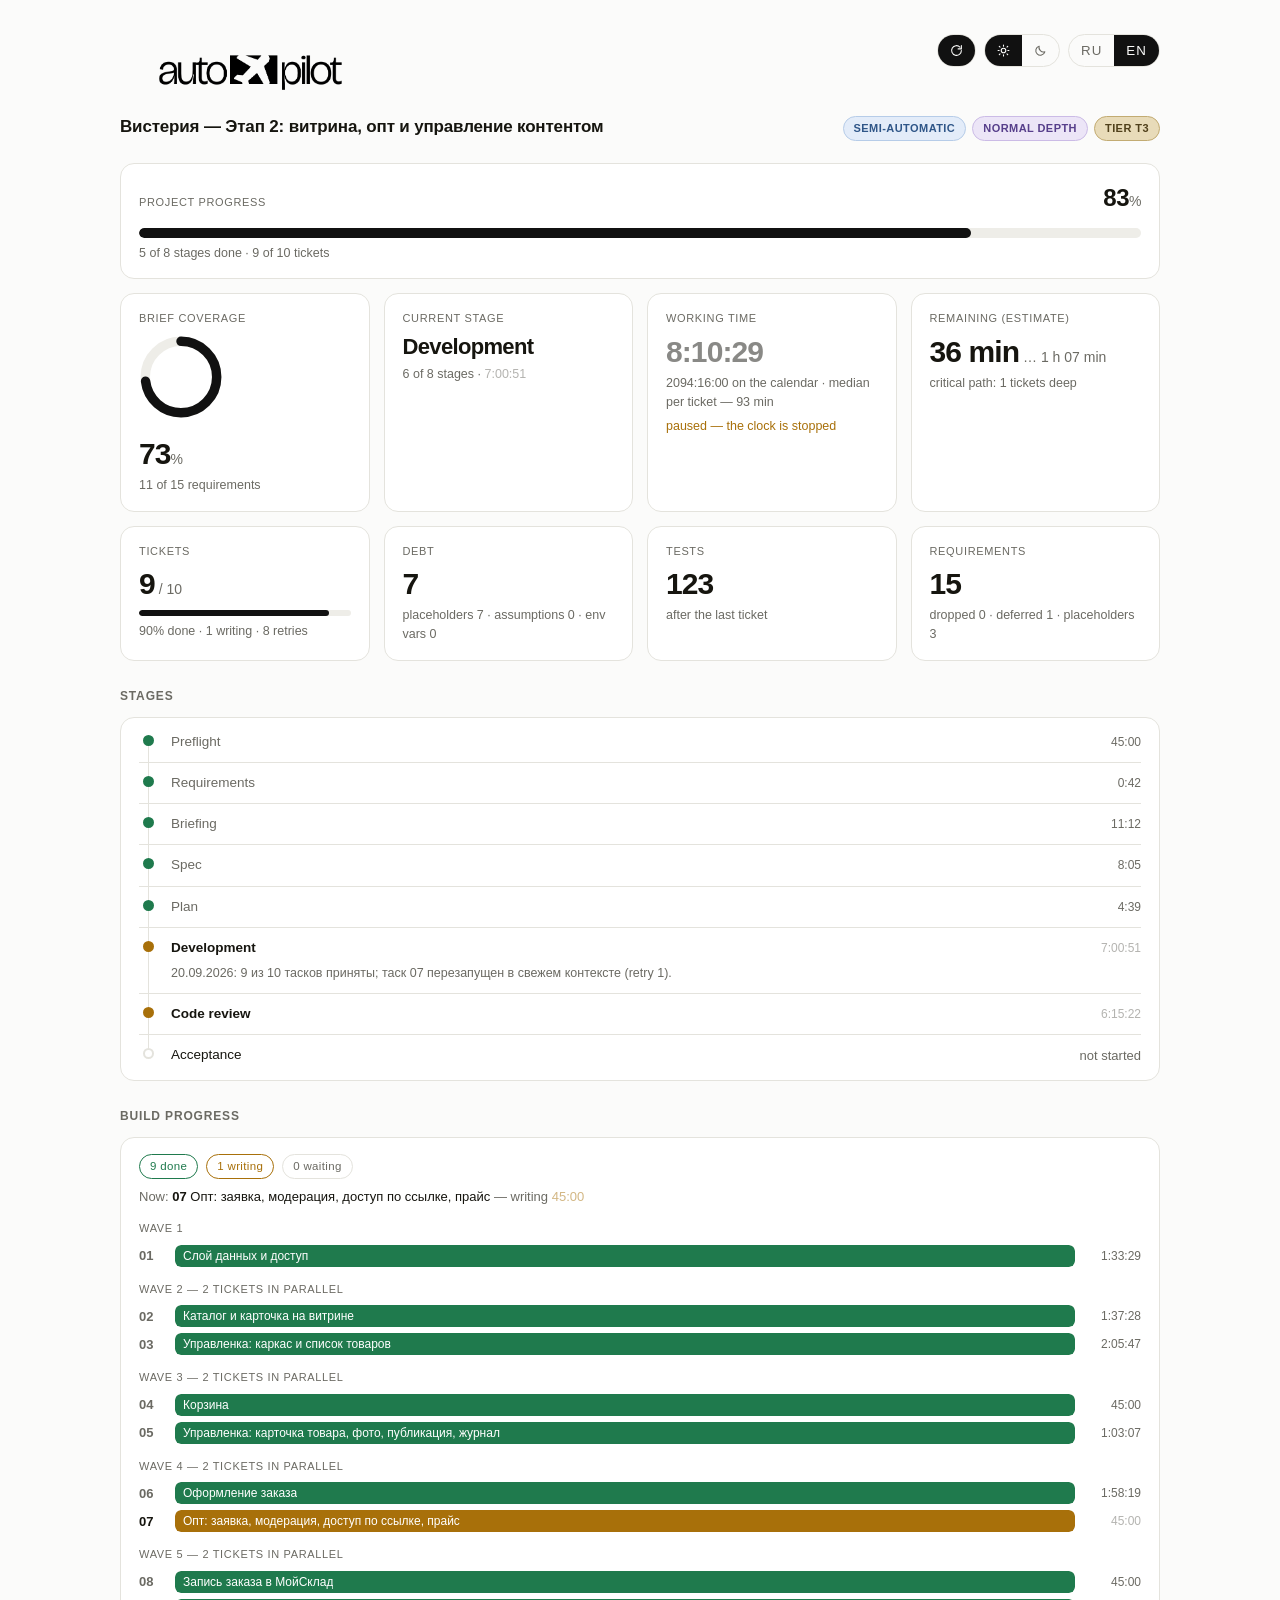
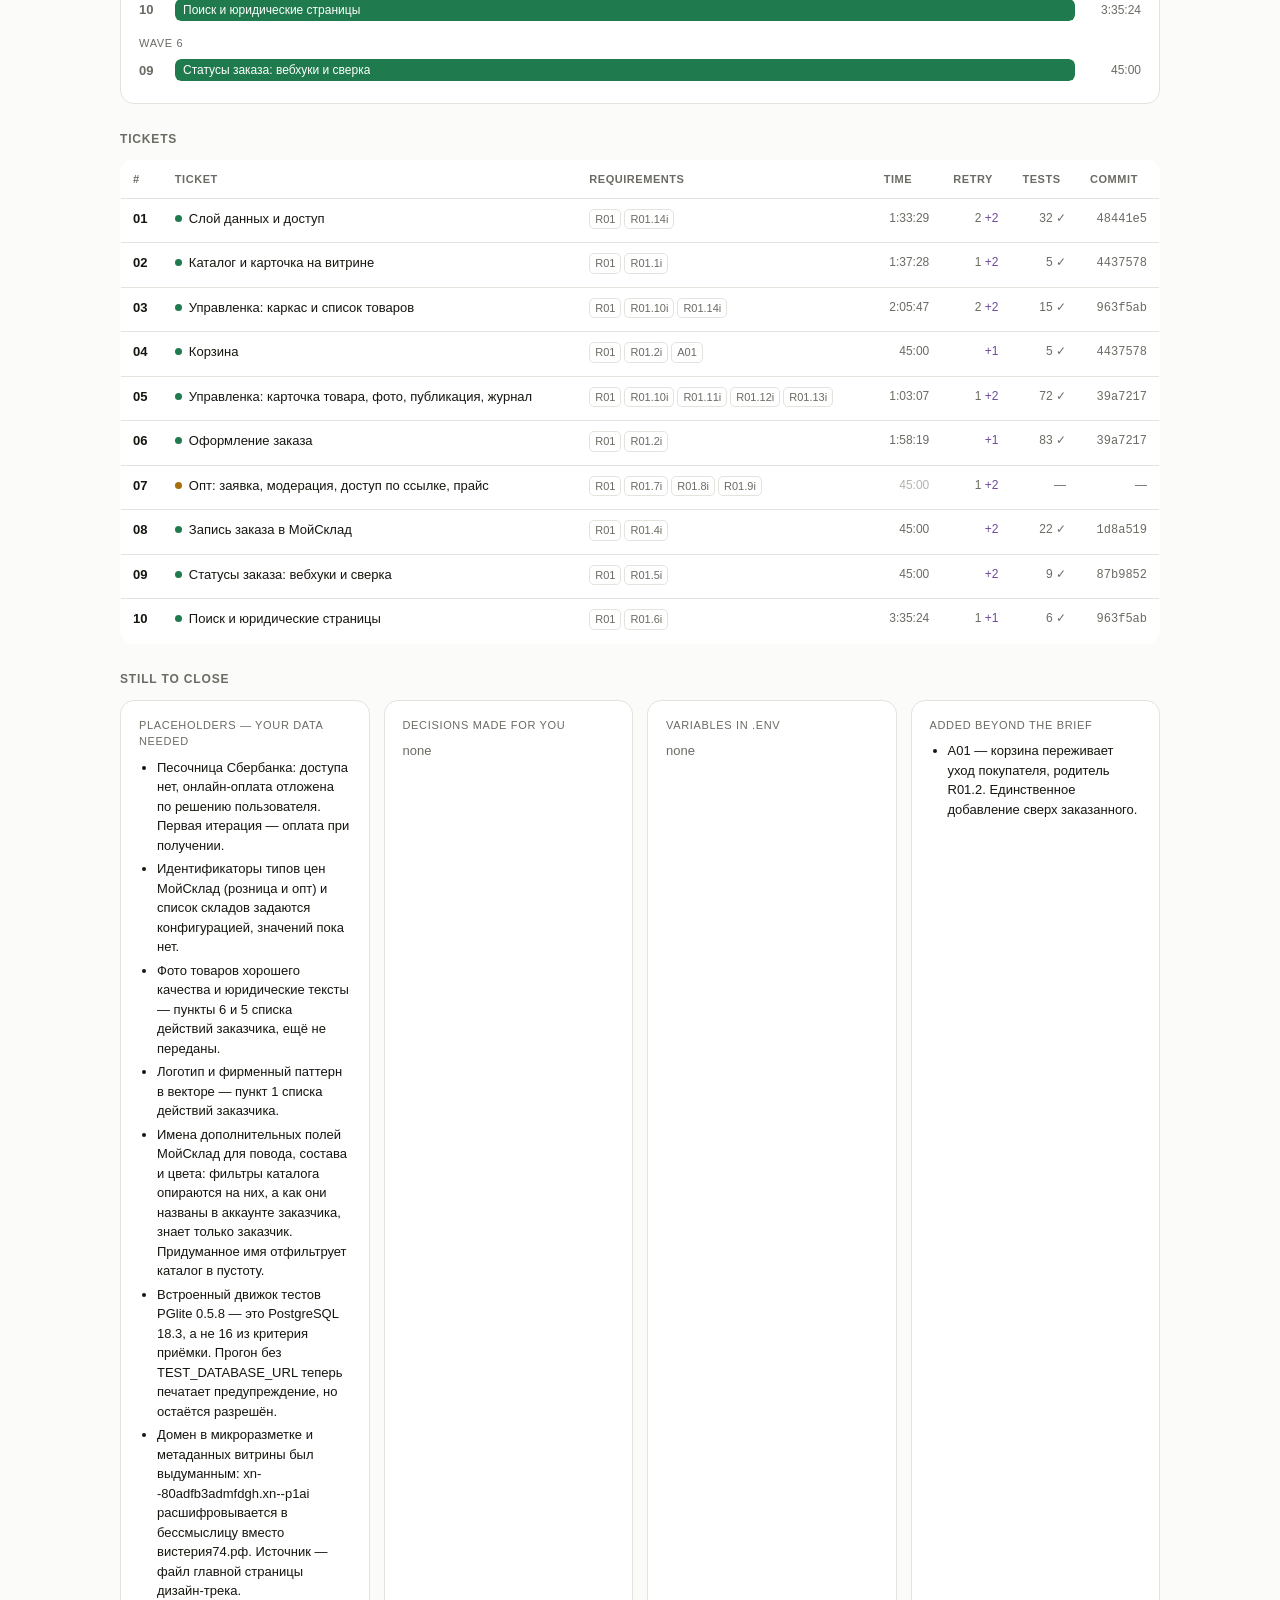
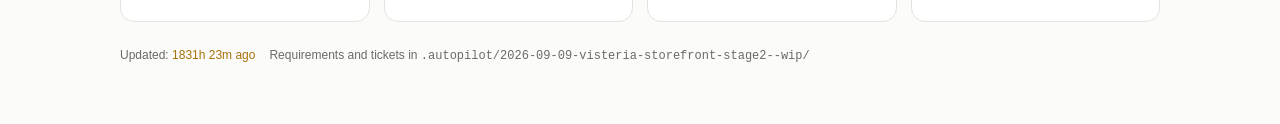
==== commit 40f96108: "docs: таск 07 перезапущен в свежем контексте, границы и подход уточнены Решение пользователя 20.09.2" ====
--- a/.autopilot/dashboard.html
+++ b/.autopilot/dashboard.html
@@ -254,7 +254,7 @@
      правке, снимок — на каждом вызове .autopilot/sync.py, и он же вписывает
      файл в страницу, так что снимок либо равен файлу, либо старше его.
      Между маркерами правит только sync.py; руками — никогда. -->
-<script>/*STATE-BEGIN*/window.STATE={"slug": "visteria-storefront-stage2", "dir": "2026-09-09-visteria-storefront-stage2--wip", "title": "Вистерия — Этап 2: витрина, опт и управление контентом", "mode": "semi", "depth": "normal", "polish": null, "tier": "T3", "briefFile": "2026-09-09-brief.md", "memoryFile": "AGENTS.md", "skillDir": "C:/Users/Denn/claude_projects/website_visteria/.agents/skills/autopilot", "startedAt": "2026-09-09T19:30:00+03:00", "updatedAt": "2026-09-20T18:14:49+03:00", "finishedAt": null, "stages": [{"id": "preflight", "status": "done", "startedAt": "2026-09-09T19:30:00+03:00", "finishedAt": "2026-09-09T20:43:37+03:00"}, {"id": "manifest", "status": "done", "startedAt": "2026-09-09T20:43:37+03:00", "finishedAt": "2026-09-09T20:44:19+03:00"}, {"id": "briefing", "status": "done", "startedAt": "2026-09-09T20:44:19+03:00", "finishedAt": "2026-09-09T20:55:31+03:00"}, {"id": "spec", "status": "done", "startedAt": "2026-09-09T20:55:31+03:00", "finishedAt": "2026-09-09T21:03:36+03:00"}, {"id": "plan", "status": "done", "startedAt": "2026-09-09T21:03:36+03:00", "finishedAt": "2026-09-09T21:08:15+03:00"}, {"id": "build", "status": "active", "startedAt": "2026-09-09T21:08:15+03:00", "note": "Возобновлено 20.09.2026: 9 из 10 тасков приняты (09 — 87b9852, 10 — 843abe1). Осталось: 07 опт — failed, перезапуск с контракта и тестов, WIP в ветке stage2-wip."}, {"id": "review", "status": "active", "startedAt": "2026-09-09T23:39:38+03:00"}, {"id": "final", "status": "pending"}], "requirements": {"total": 15, "done": 11, "inTicket": 0, "inSpec": 0, "placeholder": 3, "deferred": 1, "dropped": 0}, "tickets": [{"id": "01", "title": "Слой данных и доступ", "requirements": ["R01", "R01.14i"], "blockedBy": [], "wave": 1, "zone": ["packages/db", "packages/shared-types", "apps/api/src/access"], "status": "done", "retries": 2, "repairs": 2, "handoffs": 0, "startedAt": "2026-09-09T21:08:44+03:00", "note": "Принят. Контракт прав на запись совпадает с первоисточником построчно; три утверждения проверены мутацией.", "tests": {"passed": 32, "failed": 0}, "repairFindings": ["Повтор по известному syncId заново проверяет остаток и падает, хотя заказ уже есть.", "Белый список описывает только чтение; права на запись не выражены нигде, два таска придумают каждый свои.", "Индекс orders_status_time — шестое изменение схемы, не объявлен среди пяти.", "Тест обещает поле вне всех белых списков, а проверяет поле, которое есть у admin.", "Без TEST_DATABASE_URL прогон молча уезжает на встроенный движок, а критерий называет PostgreSQL 16."], "finishedAt": "2026-09-11T08:25:55+03:00", "commit": "48441e5"}, {"id": "02", "title": "Каталог и карточка на витрине", "requirements": ["R01", "R01.1i"], "blockedBy": ["01"], "wave": 2, "zone": ["apps/api/src/catalog", "apps/web/src/app/catalog", "apps/web/src/app/product"], "status": "done", "retries": 1, "repairs": 2, "handoffs": 0, "startedAt": "2026-09-09T23:39:38+03:00", "note": "Принят: повторное ревью закрыло все пять условий, домен проверен машинной расшифровкой.", "tests": {"passed": 5, "failed": 0}, "finishedAt": "2026-09-11T18:19:19+03:00", "commit": "4437578"}, {"id": "03", "title": "Управленка: каркас и список товаров", "requirements": ["R01", "R01.10i", "R01.14i"], "blockedBy": ["01"], "wave": 2, "zone": ["apps/admin", "apps/api/src/admin"], "status": "done", "retries": 2, "repairs": 2, "handoffs": 0, "note": "Принят: ревью пройдено, дыра с назначением сессии закрыта миграцией 0005.", "startedAt": "2026-09-11T08:22:26+03:00", "tests": {"passed": 15, "failed": 0}, "finishedAt": "2026-09-12T12:43:32+03:00", "commit": "963f5ab", "repairFindings": ["Строка сессии не имеет признака назначения: пригласительная ссылка оптовика открыла бы управленку.", "Снятие перепроверки роли на каждом запросе прогон не заметил.", "Снятие проверки срока сессии прогон не заметил.", "Нечитаемая cookie даёт 500 вместо 401.", "contentRepo.list переписан в чужой зоне и не объявлен; два эндпойнта и пустой идентификатор в списке тоже."]}, {"id": "04", "title": "Корзина", "requirements": ["R01", "R01.2i", "A01"], "blockedBy": ["02"], "wave": 3, "zone": ["apps/api/src/cart", "apps/web/src/app/cart"], "status": "done", "retries": 0, "repairs": 1, "handoffs": 0, "startedAt": "2026-09-11T08:29:54+03:00", "note": "Принят: правило денег одно, плавающий тест прогнан пять раз из пяти зелёным.", "tests": {"passed": 5, "failed": 0}, "finishedAt": "2026-09-11T18:19:19+03:00", "commit": "4437578", "repairFindings": ["Оплачиваемая сумма считается по двум правилам: SQL включает непродаваемые позиции, бэкенд нет. Оформление заказа выставило бы счёт за то, что купить нельзя.", "setQuantityIfCurrent дописан в запрещённую зону и не заявлен в контракте.", "Добавление в корзину читает и пишет разными запросами: два одновременных добавления дают одну позицию.", "Заявлен потолок 99 штук, которого в коде нет вовсе.", "Нечисловое количество молча становится единицей; удаление не покрыто утверждением в журнале."]}, {"id": "05", "title": "Управленка: карточка товара, фото, публикация, журнал", "requirements": ["R01", "R01.10i", "R01.11i", "R01.12i", "R01.13i"], "blockedBy": ["03"], "wave": 3, "zone": ["apps/admin", "apps/api/src/admin"], "status": "done", "retries": 1, "repairs": 2, "handoffs": 1, "startedAt": "2026-09-12T12:25:25+03:00", "note": "Принят: manifest/spec чистые, прежние блокеры по badges/sortWeight и concurrent upload закрыты; craft-оговорки занесены в concerns.", "tests": {"passed": 72, "failed": 0}, "finishedAt": "2026-09-13T16:32:14+03:00", "commit": "39a7217"}, {"id": "06", "title": "Оформление заказа", "requirements": ["R01", "R01.2i"], "blockedBy": ["04"], "wave": 4, "zone": ["apps/api/src/checkout", "apps/web/src/app/checkout"], "status": "done", "retries": 0, "repairs": 1, "handoffs": 0, "startedAt": "2026-09-11T18:19:19+03:00", "note": "Принят: оформление заказа зелёное, Manifest+Spec ревью чистое; закоммичен вместе с 05 из-за общих API/db файлов.", "tests": {"passed": 83, "failed": 0}, "finishedAt": "2026-09-13T16:32:14+03:00", "commit": "39a7217"}, {"id": "07", "title": "Опт: заявка, модерация, доступ по ссылке, прайс", "requirements": ["R01", "R01.7i", "R01.8i", "R01.9i"], "blockedBy": ["02", "05"], "wave": 4, "zone": ["apps/api/src/wholesale", "apps/web/src/app/opt", "apps/admin/src/wholesale"], "status": "failed", "retries": 0, "repairs": 2, "handoffs": 0, "startedAt": "2026-09-13T16:32:14+03:00", "note": "Не принят: после двух ремонтов остались blocking — выдуманный SLA, limit/export/PDF, неатомарное approve+token. Код 07 не коммитить."}, {"id": "08", "title": "Запись заказа в МойСклад", "requirements": ["R01", "R01.4i"], "blockedBy": ["06"], "wave": 5, "zone": ["apps/sync-worker/src/orders", "packages/moysklad-client"], "status": "done", "retries": 0, "repairs": 2, "handoffs": 0, "startedAt": "2026-09-13T16:32:14+03:00", "note": "Принят: recovery для new, idempotency от orderNumber, без самовольного confirmed, courier note доставлен.", "tests": {"passed": 22, "failed": 0}, "finishedAt": "2026-09-13T20:54:35+03:00", "commit": "1d8a519"}, {"id": "09", "title": "Статусы заказа: вебхуки и сверка", "requirements": ["R01", "R01.5i"], "blockedBy": ["08"], "wave": 6, "zone": ["apps/api/src/webhooks", "apps/sync-worker/src/orders"], "status": "done", "retries": 0, "repairs": 2, "handoffs": 1, "startedAt": "2026-09-13T20:54:35+03:00", "note": "Принят 20.09.2026: Manifest+Spec ревью чистое (R01.5i done), craft ревью 14.09 без blocking; код отделён от WIP 07 и закоммичен на master. Полный pnpm test: api 78, sync-worker 24, db 23, moysklad-client 3.", "commit": "87b9852", "finishedAt": "2026-09-20T17:57:32+03:00", "tests": {"passed": 9, "failed": 0}}, {"id": "10", "title": "Поиск и юридические страницы", "requirements": ["R01", "R01.6i"], "blockedBy": ["02"], "wave": 5, "zone": ["apps/web/src/app/sitemap.ts", "apps/web/src/app/robots.ts", "apps/web/src/app/legal"], "status": "done", "retries": 1, "repairs": 1, "handoffs": 0, "startedAt": "2026-09-11T18:29:31+03:00", "note": "Принят 20.09.2026: ремонт закрыл оба блокера (ссылки подвала и оформления заказа ведут на /legal/oferta и /legal/privacy из реестра), перепроверка чистая, Craft без blocking. Web-тесты 13/13, корневые typecheck и lint зелёные.", "tests": {"passed": 6, "failed": 0}, "finishedAt": "2026-09-20T18:14:49+03:00", "commit": "963f5ab, 843abe1", "repairFindings": ["Подвал ссылается на /oferta и /privacy, страницы живут по /legal/oferta и /legal/privacy — переход из подвала должен открывать страницу с заглушкой.", "На экране оформления заказа нет ссылок на оферту и обработку персональных данных; адреса должны браться из legal/routes.ts."]}], "singlePass": null, "tests": {"passed": 123, "failed": 0}, "debt": {"placeholders": ["Песочница Сбербанка: доступа нет, онлайн-оплата отложена по решению пользователя. Первая итерация — оплата при получении.", "Идентификаторы типов цен МойСклад (розница и опт) и список складов задаются конфигурацией, значений пока нет.", "Фото товаров хорошего качества и юридические тексты — пункты 6 и 5 списка действий заказчика, ещё не переданы.", "Логотип и фирменный паттерн в векторе — пункт 1 списка действий заказчика.", "Имена дополнительных полей МойСклад для повода, состава и цвета: фильтры каталога опираются на них, а как они названы в аккаунте заказчика, знает только заказчик. Придуманное имя отфильтрует каталог в пустоту.", "Встроенный движок тестов PGlite 0.5.8 — это PostgreSQL 18.3, а не 16 из критерия приёмки. Прогон без TEST_DATABASE_URL теперь печатает предупреждение, но остаётся разрешён.", "Домен в микроразметке и метаданных витрины был выдуманным: xn--80adfb3admfdgh.xn--p1ai расшифровывается в бессмыслицу вместо вистерия74.рф. Источник — файл главной страницы дизайн-трека."], "assumptions": [], "emptyEnv": []}, "additions": ["A01 — корзина переживает уход покупателя, родитель R01.2. Единственное добавление сверх заказанного."], "coverage": {"found": 12, "fixed": 12, "deferred": 0, "note": "G2: сверка нашла 12 пробелов, все закрыты 16 добавленными историями. Три находки признаны раскрытием, а не пробелом."}, "concerns": ["Данные: константа SQL для фильтра по дополнительным полям открывает скобку, которую закрывает другая константа. Фрагмент не является выражением сам по себе.", "Данные: cart_events.anonymous_id заполняется идентификатором корзины. Аналитика прочтёт колонку как посетителя, если смысл не назван в контракте.", "Данные: clear и attachUser пересобирают весь вид корзины на каждой позиции в цикле.", "Оплата отложена решением пользователя: эквайринг не пишется даже заглушкой, пока нет доступа к песочнице Сбербанка.", "Данные: в шапке миграции пункт про колонки заказа назван «шесть», а перечисляет пять — шестая вынесена отдельным пунктом. Состав верен, счёт в тексте нет.", "Доступ: отказ по неизвестному полю правки сообщает «роль не установлена», хотя роль вызывающего известна. В журнале это прочтётся неверно.", "Приёмка: критерий таска 01 говорит «на настоящем PostgreSQL 16», а замена на встроенный движок записана только в выводе прогона и в комментарии, но не в самом критерии.", "Витрина: счётчик «в наличии сегодня» в шапке каталога — заглушка. Ни один эндпойнт такого числа не отдаёт, стоит число товаров в категории.", "Витрина: бабочек на экранах каталога нет — компонент жёстко ждёт три точки старта и три посадки главной страницы, а править его нельзя.", "Витрина: адрес магазина продублирован в метатегах каталога и карточки вместо одного источника пользовательских данных.", "Витрина: fallback описания карточки применяется к основным метатегам, но не к Open Graph.", "Витрина: вариант каскада tall объявлен, но недостижим и визуально совпадает с medium.", "Корзина: поля requested и granted используют разную семантику при повторном добавлении позиции.", "Корзина: повреждённая percent-encoded cookie может бросить исключение вместо пустой корзины.", "Корзина: удаление позиции и очистка не доводят неуспех мутации до видимой ошибки.", "Корзина: сообщение результата строится из подделываемых query-флагов, а не из доверенного ответа сервера.", "Корзина: API_BASE_URL и имя cookie повторно объявлены вместо единого источника.", "Корзина: в ответе на добавление запрошенное количество берётся из тела запроса, а выданное по итогу позиции, поэтому выданное иногда больше запрошенного.", "Корзина: пустая корзина отдаётся общим изменяемым объектом.", "Корзина: одно и то же выражение для проверки идентификатора живёт в двух файлах модуля.", "Корзина: в шапке витрины нет входа в корзину — шапка принадлежит дизайн-треку, не трогали.", "Корзина: фото позиций в ответе нет, на их месте фирменная плита. Иначе экран корзины давал бы по запросу на позицию.", "Управленка: вход читает список доступа, пользователей и сессии собственным запросом прямо в бэкенде, хотя место такому коду в пакете данных. Пакет был вне зоны таска.", "Управленка: предел попыток входа живёт в памяти процесса. При нескольких экземплярах бэкенда считается у каждого отдельно.", "Управленка: вход не создаёт учётную запись сотрудника, иначе пришлось бы выдумать имя. Нет строки — отказ с названной причиной, оба ручных шага описаны в README.", "Корзина: тест «два одновременных в корзину не теряют добавление» один раз упал и прошёл на повторе — плавающий по времени. Замечен исполнителем соседнего таска.", "Витрина: каталог тестов витрины не покрыт проверкой типов — в настройке указан только каталог исходников.", "Корзина: белый список полей позиции в модуле доступа не знает про оплачиваемое количество — сериализатор срежет поле. Корзина им не пользуется, оформлению заказа это может понадобиться.", "Корзина: количество выше диапазона PostgreSQL int проходит проверку safe integer и может дать HTTP 500 вместо контролируемого 400.", "Управленка: параметры scrypt и длина ключа принимаются из строки без верхних границ и исполняются синхронно.", "Управленка: пять неудачных входов одного клиента блокируют единственную служебную учётную запись всем сотрудникам на пять минут.", "Управленка: повреждённое percent-кодирование session cookie может дать URIError и HTTP 500.", "Управленка: при сетевом сбое logout интерфейс показывает экран входа, хотя серверная сессия может остаться активной.", "Управленка: ответы параллельных reload не упорядочены, медленный старый запрос может заменить новый фильтр.", "Управленка: ошибка загрузки справочников молча превращается в пустые селекты.", "Управленка: неожиданная ошибка одной карточки может оборвать bulk после частично выполненных изменений без полного отчёта.", "Управленка: фильтр «без описания» считает пробелы и пустую HTML-оболочку заполненным rich-text.", "Управленка: HTTP-тест входа не проверяет истёкшую expires_at сессию.", "Управленка: ensure не проверен отдельными HTTP-утверждениями 401/403 и отсутствия записи при отказе.", "Управленка: неизвестный moyskladId на ensure превращается в HTTP 500 вместо документированного 404/400.", "Управленка: тест updatedAt сравнивает поле с самим фактическим ответом и не доказывает fallback на products.updated_at.", "Процесс: таски 02, 03 и 04 закоммичены одним коммитом 4437578 до ревью и не оркестратором. Порядок «один таск — один коммит после ревью» нарушен, точки отката за отдельные таски потеряны. История не переписывалась: это решение пользователя.", "Витрина: на экране корзины осталась вторая копия выражения для разбора чисел, но у неё другая работа — разбор чисел баннера из адреса. Предела позиции не ставит; при остатке свыше 999 баннер просто не покажется.", "Витрина: разбор количества пришлось вынести отдельным модулем — файл серверных действий вправе экспортировать только асинхронные функции, и утверждать разбор оттуда нечем.", "Процесс: в репозитории параллельно работает кто-то ещё. На диске найдены редактор карточки, хранилище медиа и правки синхронизатора — тасков 05 и 08 оркестратор не запускал.", "Витрина: в подвале сайта три ссылки ведут в 404 — оферта, политика и доставка. Первые две теперь живут по другим адресам, страницы доставки в проекте нет вовсе. Подвал принадлежит дизайн-треку, не трогали.", "Поиск: в оформлении заказа нет ссылки на оферту и согласие на обработку данных. Ставит её владелец оформления из общего реестра адресов.", "Поиск: дата изменения в карте сайта не проставлена — публичный ответ каталога её не несёт, а дата сборки на её месте ровно то, от чего предостерегает первоисточник по продвижению.", "Поиск: директиву Clean-param для Яндекса выразить нечем — тип карты правил такого не знает. Вместо параметров сортировки и страницы закрыт параметр смещения, расхождение названо в комментарии файла.", "Управленка: выключенный, но ранее назначенный бейдж остаётся в полном autosave-патче флориста и сервер отклоняет даже правку названия; неактивный старый бейдж не должен блокировать разрешённые поля.", "Управленка: конкурентный media-upload тест использует один PGlite executor, который последовательно исполняет транзакции; межсоединительный lock стоит подтвердить PostgreSQL multi-connection тестом или отдельным lock-швом.", "Опт: таск 07 не принят после двух ремонтов — в API, витрине и тестах остался неподтверждённый SLA «два рабочих дня», production-конфигурация минимальной партии не подключена, PDF-прайс заменяет кириллицу на `?`, выгрузка молча ограничена первой страницей, approve+token не атомарны.", "Статусы заказа: таск 09 остановлен на repair из-за лимитов. Первая версия и текущий WIP не приняты: нельзя угадывать имена статусов МойСклад, контракт webhook/polling должен соответствовать реальному API, обработка должна быть атомарной и покрывать все заказы.", "Таск 09 · packages/db/src/order-status-map.ts · SQL статусов лежит в packages/db, хотя тикет писал «не трогать packages/db»: отступление оправдано 00-core («packages/db владеет всеми запросами») и требованием repair, контракт 01-orders принял.", "Таск 09 · apps/api/src/app.ts (moyskladStateReader) · reader статуса импортируется по файловому пути ../../sync-worker/dist/orders/index.js без зависимости apps/api на sync-worker; без dist или без MOYSKLAD_API_TOKEN в процессе API reader = undefined и вебхуки молча ложатся в unknown (сверка догоняет). Нужна явная зависимость и предупреждение в журнале.", "Таск 09 · packages/db/src/order-status-map.ts (setOrderStatusFromMoysklad, processMoyskladWebhookStatus) · смена статуса сырым update — вторая версия orderRepo.setStatus из 01-orders; свести к одному пути или объяснить в контракте.", "Таск 09 · apps/api/src/app.ts (ApiOptions.resolveMoyskladOrderState) · четвёртый тестовый шов вопреки 00-core «швов три»; moyskladClient уже покрывает внедряемый транспорт.", "Таск 09 · apps/api/src/app.ts (useBodyParser verify) · rawBody копируется для каждого JSON-запроса всех контроллеров, а нужен только вебхуку как fallback ключа без requestId.", "Таск 10 · apps/web/src/app/layout.tsx:9 · домен вистерия74.рф (punycode) захардкожен в metadataBase, не переменная окружения; при пустом metadataBase siteOrigin() отдаёт пустую строку и карта сайта становится относительной. Домен совпадает с 14_security-and-process-decisions.md §6 — не выдуман.", "Таск 10 · apps/web/src/app/robots.ts:41-44 · правило /*?offset= закрывает листание только когда offset первый параметр, а адреса из catalog/_lib/query.ts ставят его после category; ни одно утверждение seo.test.ts закрытость листания не проверяет. Disallow /search и /account — маршрутов нет на Этапе 2.", "Таск 10 · apps/web/src/app/sitemap.ts:54-58 · отказ бэкенда на первой странице отдаёт 200 с картой из двух адресов вместо ошибки ответа (поисковик потеряет каталог); отказ на второй странице и предел MAX_PAGES тестами не покрыты.", "Таск 10 · apps/web/src/app/sitemap.ts:87, robots.ts:3 · siteOrigin через ?? \"\" молча даёт относительные адреса; robots тянет из sitemap.ts fetchCatalog и force-dynamic — адрес сайта и путь карты стоит вынести в отдельный модуль.", "Таск 10 · apps/web/test/legal.test.ts:34-35, seo.test.ts:51-54 · утверждения на имена идентификаторов и подстроки исходника (DocumentPending, legalMetadata, readFile), а не на поведение страницы.", "Таск 10 · apps/web/src/app/legal/oferta/page.tsx, privacy/page.tsx · два файла совпадают полностью кроме адреса — общая обёртка или маршрут [document] по реестру.", "Таск 10 · apps/web/src/app/cart/page.tsx, checkout/page.tsx, checkout/done/page.tsx · есть title, нет description; страницы noindex.", "Таск 10 · interfaces/00-core.md выставляет /legal, а голый /legal отдаёт 404: есть только /legal/oferta и /legal/privacy.", "Локальная среда · apps/web/.next/types/app/opt/* · устаревшие сгенерированные типы удалённого маршрута /opt валят pnpm --filter @visteria/web typecheck; лечится очисткой .next, к коду не относится."], "reviewers": {"manifestSpec": null, "craft": null, "note": "Ручки 14.09 мертвы после смены среды; 20.09 ревью 09 делал свежий Manifest+Spec ревьюер."}, "blind": null};/*STATE-END*/</script>
+<script>/*STATE-BEGIN*/window.STATE={"slug": "visteria-storefront-stage2", "dir": "2026-09-09-visteria-storefront-stage2--wip", "title": "Вистерия — Этап 2: витрина, опт и управление контентом", "mode": "semi", "depth": "normal", "polish": null, "tier": "T3", "briefFile": "2026-09-09-brief.md", "memoryFile": "AGENTS.md", "skillDir": "C:/Users/Denn/claude_projects/website_visteria/.agents/skills/autopilot", "startedAt": "2026-09-09T19:30:00+03:00", "updatedAt": "2026-09-20T18:22:07+03:00", "finishedAt": null, "stages": [{"id": "preflight", "status": "done", "startedAt": "2026-09-09T19:30:00+03:00", "finishedAt": "2026-09-09T20:43:37+03:00"}, {"id": "manifest", "status": "done", "startedAt": "2026-09-09T20:43:37+03:00", "finishedAt": "2026-09-09T20:44:19+03:00"}, {"id": "briefing", "status": "done", "startedAt": "2026-09-09T20:44:19+03:00", "finishedAt": "2026-09-09T20:55:31+03:00"}, {"id": "spec", "status": "done", "startedAt": "2026-09-09T20:55:31+03:00", "finishedAt": "2026-09-09T21:03:36+03:00"}, {"id": "plan", "status": "done", "startedAt": "2026-09-09T21:03:36+03:00", "finishedAt": "2026-09-09T21:08:15+03:00"}, {"id": "build", "status": "active", "startedAt": "2026-09-09T21:08:15+03:00", "note": "20.09.2026: 9 из 10 тасков приняты; таск 07 перезапущен в свежем контексте (retry 1)."}, {"id": "review", "status": "active", "startedAt": "2026-09-09T23:39:38+03:00"}, {"id": "final", "status": "pending"}], "requirements": {"total": 15, "done": 11, "inTicket": 0, "inSpec": 0, "placeholder": 3, "deferred": 1, "dropped": 0}, "tickets": [{"id": "01", "title": "Слой данных и доступ", "requirements": ["R01", "R01.14i"], "blockedBy": [], "wave": 1, "zone": ["packages/db", "packages/shared-types", "apps/api/src/access"], "status": "done", "retries": 2, "repairs": 2, "handoffs": 0, "startedAt": "2026-09-09T21:08:44+03:00", "note": "Принят. Контракт прав на запись совпадает с первоисточником построчно; три утверждения проверены мутацией.", "tests": {"passed": 32, "failed": 0}, "repairFindings": ["Повтор по известному syncId заново проверяет остаток и падает, хотя заказ уже есть.", "Белый список описывает только чтение; права на запись не выражены нигде, два таска придумают каждый свои.", "Индекс orders_status_time — шестое изменение схемы, не объявлен среди пяти.", "Тест обещает поле вне всех белых списков, а проверяет поле, которое есть у admin.", "Без TEST_DATABASE_URL прогон молча уезжает на встроенный движок, а критерий называет PostgreSQL 16."], "finishedAt": "2026-09-11T08:25:55+03:00", "commit": "48441e5"}, {"id": "02", "title": "Каталог и карточка на витрине", "requirements": ["R01", "R01.1i"], "blockedBy": ["01"], "wave": 2, "zone": ["apps/api/src/catalog", "apps/web/src/app/catalog", "apps/web/src/app/product"], "status": "done", "retries": 1, "repairs": 2, "handoffs": 0, "startedAt": "2026-09-09T23:39:38+03:00", "note": "Принят: повторное ревью закрыло все пять условий, домен проверен машинной расшифровкой.", "tests": {"passed": 5, "failed": 0}, "finishedAt": "2026-09-11T18:19:19+03:00", "commit": "4437578"}, {"id": "03", "title": "Управленка: каркас и список товаров", "requirements": ["R01", "R01.10i", "R01.14i"], "blockedBy": ["01"], "wave": 2, "zone": ["apps/admin", "apps/api/src/admin"], "status": "done", "retries": 2, "repairs": 2, "handoffs": 0, "note": "Принят: ревью пройдено, дыра с назначением сессии закрыта миграцией 0005.", "startedAt": "2026-09-11T08:22:26+03:00", "tests": {"passed": 15, "failed": 0}, "finishedAt": "2026-09-12T12:43:32+03:00", "commit": "963f5ab", "repairFindings": ["Строка сессии не имеет признака назначения: пригласительная ссылка оптовика открыла бы управленку.", "Снятие перепроверки роли на каждом запросе прогон не заметил.", "Снятие проверки срока сессии прогон не заметил.", "Нечитаемая cookie даёт 500 вместо 401.", "contentRepo.list переписан в чужой зоне и не объявлен; два эндпойнта и пустой идентификатор в списке тоже."]}, {"id": "04", "title": "Корзина", "requirements": ["R01", "R01.2i", "A01"], "blockedBy": ["02"], "wave": 3, "zone": ["apps/api/src/cart", "apps/web/src/app/cart"], "status": "done", "retries": 0, "repairs": 1, "handoffs": 0, "startedAt": "2026-09-11T08:29:54+03:00", "note": "Принят: правило денег одно, плавающий тест прогнан пять раз из пяти зелёным.", "tests": {"passed": 5, "failed": 0}, "finishedAt": "2026-09-11T18:19:19+03:00", "commit": "4437578", "repairFindings": ["Оплачиваемая сумма считается по двум правилам: SQL включает непродаваемые позиции, бэкенд нет. Оформление заказа выставило бы счёт за то, что купить нельзя.", "setQuantityIfCurrent дописан в запрещённую зону и не заявлен в контракте.", "Добавление в корзину читает и пишет разными запросами: два одновременных добавления дают одну позицию.", "Заявлен потолок 99 штук, которого в коде нет вовсе.", "Нечисловое количество молча становится единицей; удаление не покрыто утверждением в журнале."]}, {"id": "05", "title": "Управленка: карточка товара, фото, публикация, журнал", "requirements": ["R01", "R01.10i", "R01.11i", "R01.12i", "R01.13i"], "blockedBy": ["03"], "wave": 3, "zone": ["apps/admin", "apps/api/src/admin"], "status": "done", "retries": 1, "repairs": 2, "handoffs": 1, "startedAt": "2026-09-12T12:25:25+03:00", "note": "Принят: manifest/spec чистые, прежние блокеры по badges/sortWeight и concurrent upload закрыты; craft-оговорки занесены в concerns.", "tests": {"passed": 72, "failed": 0}, "finishedAt": "2026-09-13T16:32:14+03:00", "commit": "39a7217"}, {"id": "06", "title": "Оформление заказа", "requirements": ["R01", "R01.2i"], "blockedBy": ["04"], "wave": 4, "zone": ["apps/api/src/checkout", "apps/web/src/app/checkout"], "status": "done", "retries": 0, "repairs": 1, "handoffs": 0, "startedAt": "2026-09-11T18:19:19+03:00", "note": "Принят: оформление заказа зелёное, Manifest+Spec ревью чистое; закоммичен вместе с 05 из-за общих API/db файлов.", "tests": {"passed": 83, "failed": 0}, "finishedAt": "2026-09-13T16:32:14+03:00", "commit": "39a7217"}, {"id": "07", "title": "Опт: заявка, модерация, доступ по ссылке, прайс", "requirements": ["R01", "R01.7i", "R01.8i", "R01.9i"], "blockedBy": ["02", "05"], "wave": 4, "zone": ["apps/api/src/wholesale", "apps/web/src/app/opt", "apps/admin/src/wholesale"], "status": "in-progress", "retries": 1, "repairs": 2, "handoffs": 0, "startedAt": "2026-09-20T18:22:07+03:00", "note": "Перезапуск 20.09.2026 по решению пользователя: свежий контекст, изменённый подход (контракт и тесты первыми, SQL в packages/db, PDF с кириллическим шрифтом, атомарные approve+token, заглушки для срока ответа и минимальной партии)."}, {"id": "08", "title": "Запись заказа в МойСклад", "requirements": ["R01", "R01.4i"], "blockedBy": ["06"], "wave": 5, "zone": ["apps/sync-worker/src/orders", "packages/moysklad-client"], "status": "done", "retries": 0, "repairs": 2, "handoffs": 0, "startedAt": "2026-09-13T16:32:14+03:00", "note": "Принят: recovery для new, idempotency от orderNumber, без самовольного confirmed, courier note доставлен.", "tests": {"passed": 22, "failed": 0}, "finishedAt": "2026-09-13T20:54:35+03:00", "commit": "1d8a519"}, {"id": "09", "title": "Статусы заказа: вебхуки и сверка", "requirements": ["R01", "R01.5i"], "blockedBy": ["08"], "wave": 6, "zone": ["apps/api/src/webhooks", "apps/sync-worker/src/orders"], "status": "done", "retries": 0, "repairs": 2, "handoffs": 1, "startedAt": "2026-09-13T20:54:35+03:00", "note": "Принят 20.09.2026: Manifest+Spec ревью чистое (R01.5i done), craft ревью 14.09 без blocking; код отделён от WIP 07 и закоммичен на master. Полный pnpm test: api 78, sync-worker 24, db 23, moysklad-client 3.", "commit": "87b9852", "finishedAt": "2026-09-20T17:57:32+03:00", "tests": {"passed": 9, "failed": 0}}, {"id": "10", "title": "Поиск и юридические страницы", "requirements": ["R01", "R01.6i"], "blockedBy": ["02"], "wave": 5, "zone": ["apps/web/src/app/sitemap.ts", "apps/web/src/app/robots.ts", "apps/web/src/app/legal"], "status": "done", "retries": 1, "repairs": 1, "handoffs": 0, "startedAt": "2026-09-11T18:29:31+03:00", "note": "Принят 20.09.2026: ремонт закрыл оба блокера (ссылки подвала и оформления заказа ведут на /legal/oferta и /legal/privacy из реестра), перепроверка чистая, Craft без blocking. Web-тесты 13/13, корневые typecheck и lint зелёные.", "tests": {"passed": 6, "failed": 0}, "finishedAt": "2026-09-20T18:14:49+03:00", "commit": "963f5ab, 843abe1", "repairFindings": ["Подвал ссылается на /oferta и /privacy, страницы живут по /legal/oferta и /legal/privacy — переход из подвала должен открывать страницу с заглушкой.", "На экране оформления заказа нет ссылок на оферту и обработку персональных данных; адреса должны браться из legal/routes.ts."]}], "singlePass": null, "tests": {"passed": 123, "failed": 0}, "debt": {"placeholders": ["Песочница Сбербанка: доступа нет, онлайн-оплата отложена по решению пользователя. Первая итерация — оплата при получении.", "Идентификаторы типов цен МойСклад (розница и опт) и список складов задаются конфигурацией, значений пока нет.", "Фото товаров хорошего качества и юридические тексты — пункты 6 и 5 списка действий заказчика, ещё не переданы.", "Логотип и фирменный паттерн в векторе — пункт 1 списка действий заказчика.", "Имена дополнительных полей МойСклад для повода, состава и цвета: фильтры каталога опираются на них, а как они названы в аккаунте заказчика, знает только заказчик. Придуманное имя отфильтрует каталог в пустоту.", "Встроенный движок тестов PGlite 0.5.8 — это PostgreSQL 18.3, а не 16 из критерия приёмки. Прогон без TEST_DATABASE_URL теперь печатает предупреждение, но остаётся разрешён.", "Домен в микроразметке и метаданных витрины был выдуманным: xn--80adfb3admfdgh.xn--p1ai расшифровывается в бессмыслицу вместо вистерия74.рф. Источник — файл главной страницы дизайн-трека."], "assumptions": [], "emptyEnv": []}, "additions": ["A01 — корзина переживает уход покупателя, родитель R01.2. Единственное добавление сверх заказанного."], "coverage": {"found": 12, "fixed": 12, "deferred": 0, "note": "G2: сверка нашла 12 пробелов, все закрыты 16 добавленными историями. Три находки признаны раскрытием, а не пробелом."}, "concerns": ["Данные: константа SQL для фильтра по дополнительным полям открывает скобку, которую закрывает другая константа. Фрагмент не является выражением сам по себе.", "Данные: cart_events.anonymous_id заполняется идентификатором корзины. Аналитика прочтёт колонку как посетителя, если смысл не назван в контракте.", "Данные: clear и attachUser пересобирают весь вид корзины на каждой позиции в цикле.", "Оплата отложена решением пользователя: эквайринг не пишется даже заглушкой, пока нет доступа к песочнице Сбербанка.", "Данные: в шапке миграции пункт про колонки заказа назван «шесть», а перечисляет пять — шестая вынесена отдельным пунктом. Состав верен, счёт в тексте нет.", "Доступ: отказ по неизвестному полю правки сообщает «роль не установлена», хотя роль вызывающего известна. В журнале это прочтётся неверно.", "Приёмка: критерий таска 01 говорит «на настоящем PostgreSQL 16», а замена на встроенный движок записана только в выводе прогона и в комментарии, но не в самом критерии.", "Витрина: счётчик «в наличии сегодня» в шапке каталога — заглушка. Ни один эндпойнт такого числа не отдаёт, стоит число товаров в категории.", "Витрина: бабочек на экранах каталога нет — компонент жёстко ждёт три точки старта и три посадки главной страницы, а править его нельзя.", "Витрина: адрес магазина продублирован в метатегах каталога и карточки вместо одного источника пользовательских данных.", "Витрина: fallback описания карточки применяется к основным метатегам, но не к Open Graph.", "Витрина: вариант каскада tall объявлен, но недостижим и визуально совпадает с medium.", "Корзина: поля requested и granted используют разную семантику при повторном добавлении позиции.", "Корзина: повреждённая percent-encoded cookie может бросить исключение вместо пустой корзины.", "Корзина: удаление позиции и очистка не доводят неуспех мутации до видимой ошибки.", "Корзина: сообщение результата строится из подделываемых query-флагов, а не из доверенного ответа сервера.", "Корзина: API_BASE_URL и имя cookie повторно объявлены вместо единого источника.", "Корзина: в ответе на добавление запрошенное количество берётся из тела запроса, а выданное по итогу позиции, поэтому выданное иногда больше запрошенного.", "Корзина: пустая корзина отдаётся общим изменяемым объектом.", "Корзина: одно и то же выражение для проверки идентификатора живёт в двух файлах модуля.", "Корзина: в шапке витрины нет входа в корзину — шапка принадлежит дизайн-треку, не трогали.", "Корзина: фото позиций в ответе нет, на их месте фирменная плита. Иначе экран корзины давал бы по запросу на позицию.", "Управленка: вход читает список доступа, пользователей и сессии собственным запросом прямо в бэкенде, хотя место такому коду в пакете данных. Пакет был вне зоны таска.", "Управленка: предел попыток входа живёт в памяти процесса. При нескольких экземплярах бэкенда считается у каждого отдельно.", "Управленка: вход не создаёт учётную запись сотрудника, иначе пришлось бы выдумать имя. Нет строки — отказ с названной причиной, оба ручных шага описаны в README.", "Корзина: тест «два одновременных в корзину не теряют добавление» один раз упал и прошёл на повторе — плавающий по времени. Замечен исполнителем соседнего таска.", "Витрина: каталог тестов витрины не покрыт проверкой типов — в настройке указан только каталог исходников.", "Корзина: белый список полей позиции в модуле доступа не знает про оплачиваемое количество — сериализатор срежет поле. Корзина им не пользуется, оформлению заказа это может понадобиться.", "Корзина: количество выше диапазона PostgreSQL int проходит проверку safe integer и может дать HTTP 500 вместо контролируемого 400.", "Управленка: параметры scrypt и длина ключа принимаются из строки без верхних границ и исполняются синхронно.", "Управленка: пять неудачных входов одного клиента блокируют единственную служебную учётную запись всем сотрудникам на пять минут.", "Управленка: повреждённое percent-кодирование session cookie может дать URIError и HTTP 500.", "Управленка: при сетевом сбое logout интерфейс показывает экран входа, хотя серверная сессия может остаться активной.", "Управленка: ответы параллельных reload не упорядочены, медленный старый запрос может заменить новый фильтр.", "Управленка: ошибка загрузки справочников молча превращается в пустые селекты.", "Управленка: неожиданная ошибка одной карточки может оборвать bulk после частично выполненных изменений без полного отчёта.", "Управленка: фильтр «без описания» считает пробелы и пустую HTML-оболочку заполненным rich-text.", "Управленка: HTTP-тест входа не проверяет истёкшую expires_at сессию.", "Управленка: ensure не проверен отдельными HTTP-утверждениями 401/403 и отсутствия записи при отказе.", "Управленка: неизвестный moyskladId на ensure превращается в HTTP 500 вместо документированного 404/400.", "Управленка: тест updatedAt сравнивает поле с самим фактическим ответом и не доказывает fallback на products.updated_at.", "Процесс: таски 02, 03 и 04 закоммичены одним коммитом 4437578 до ревью и не оркестратором. Порядок «один таск — один коммит после ревью» нарушен, точки отката за отдельные таски потеряны. История не переписывалась: это решение пользователя.", "Витрина: на экране корзины осталась вторая копия выражения для разбора чисел, но у неё другая работа — разбор чисел баннера из адреса. Предела позиции не ставит; при остатке свыше 999 баннер просто не покажется.", "Витрина: разбор количества пришлось вынести отдельным модулем — файл серверных действий вправе экспортировать только асинхронные функции, и утверждать разбор оттуда нечем.", "Процесс: в репозитории параллельно работает кто-то ещё. На диске найдены редактор карточки, хранилище медиа и правки синхронизатора — тасков 05 и 08 оркестратор не запускал.", "Витрина: в подвале сайта три ссылки ведут в 404 — оферта, политика и доставка. Первые две теперь живут по другим адресам, страницы доставки в проекте нет вовсе. Подвал принадлежит дизайн-треку, не трогали.", "Поиск: в оформлении заказа нет ссылки на оферту и согласие на обработку данных. Ставит её владелец оформления из общего реестра адресов.", "Поиск: дата изменения в карте сайта не проставлена — публичный ответ каталога её не несёт, а дата сборки на её месте ровно то, от чего предостерегает первоисточник по продвижению.", "Поиск: директиву Clean-param для Яндекса выразить нечем — тип карты правил такого не знает. Вместо параметров сортировки и страницы закрыт параметр смещения, расхождение названо в комментарии файла.", "Управленка: выключенный, но ранее назначенный бейдж остаётся в полном autosave-патче флориста и сервер отклоняет даже правку названия; неактивный старый бейдж не должен блокировать разрешённые поля.", "Управленка: конкурентный media-upload тест использует один PGlite executor, который последовательно исполняет транзакции; межсоединительный lock стоит подтвердить PostgreSQL multi-connection тестом или отдельным lock-швом.", "Опт: таск 07 не принят после двух ремонтов — в API, витрине и тестах остался неподтверждённый SLA «два рабочих дня», production-конфигурация минимальной партии не подключена, PDF-прайс заменяет кириллицу на `?`, выгрузка молча ограничена первой страницей, approve+token не атомарны.", "Статусы заказа: таск 09 остановлен на repair из-за лимитов. Первая версия и текущий WIP не приняты: нельзя угадывать имена статусов МойСклад, контракт webhook/polling должен соответствовать реальному API, обработка должна быть атомарной и покрывать все заказы.", "Таск 09 · packages/db/src/order-status-map.ts · SQL статусов лежит в packages/db, хотя тикет писал «не трогать packages/db»: отступление оправдано 00-core («packages/db владеет всеми запросами») и требованием repair, контракт 01-orders принял.", "Таск 09 · apps/api/src/app.ts (moyskladStateReader) · reader статуса импортируется по файловому пути ../../sync-worker/dist/orders/index.js без зависимости apps/api на sync-worker; без dist или без MOYSKLAD_API_TOKEN в процессе API reader = undefined и вебхуки молча ложатся в unknown (сверка догоняет). Нужна явная зависимость и предупреждение в журнале.", "Таск 09 · packages/db/src/order-status-map.ts (setOrderStatusFromMoysklad, processMoyskladWebhookStatus) · смена статуса сырым update — вторая версия orderRepo.setStatus из 01-orders; свести к одному пути или объяснить в контракте.", "Таск 09 · apps/api/src/app.ts (ApiOptions.resolveMoyskladOrderState) · четвёртый тестовый шов вопреки 00-core «швов три»; moyskladClient уже покрывает внедряемый транспорт.", "Таск 09 · apps/api/src/app.ts (useBodyParser verify) · rawBody копируется для каждого JSON-запроса всех контроллеров, а нужен только вебхуку как fallback ключа без requestId.", "Таск 10 · apps/web/src/app/layout.tsx:9 · домен вистерия74.рф (punycode) захардкожен в metadataBase, не переменная окружения; при пустом metadataBase siteOrigin() отдаёт пустую строку и карта сайта становится относительной. Домен совпадает с 14_security-and-process-decisions.md §6 — не выдуман.", "Таск 10 · apps/web/src/app/robots.ts:41-44 · правило /*?offset= закрывает листание только когда offset первый параметр, а адреса из catalog/_lib/query.ts ставят его после category; ни одно утверждение seo.test.ts закрытость листания не проверяет. Disallow /search и /account — маршрутов нет на Этапе 2.", "Таск 10 · apps/web/src/app/sitemap.ts:54-58 · отказ бэкенда на первой странице отдаёт 200 с картой из двух адресов вместо ошибки ответа (поисковик потеряет каталог); отказ на второй странице и предел MAX_PAGES тестами не покрыты.", "Таск 10 · apps/web/src/app/sitemap.ts:87, robots.ts:3 · siteOrigin через ?? \"\" молча даёт относительные адреса; robots тянет из sitemap.ts fetchCatalog и force-dynamic — адрес сайта и путь карты стоит вынести в отдельный модуль.", "Таск 10 · apps/web/test/legal.test.ts:34-35, seo.test.ts:51-54 · утверждения на имена идентификаторов и подстроки исходника (DocumentPending, legalMetadata, readFile), а не на поведение страницы.", "Таск 10 · apps/web/src/app/legal/oferta/page.tsx, privacy/page.tsx · два файла совпадают полностью кроме адреса — общая обёртка или маршрут [document] по реестру.", "Таск 10 · apps/web/src/app/cart/page.tsx, checkout/page.tsx, checkout/done/page.tsx · есть title, нет description; страницы noindex.", "Таск 10 · interfaces/00-core.md выставляет /legal, а голый /legal отдаёт 404: есть только /legal/oferta и /legal/privacy.", "Локальная среда · apps/web/.next/types/app/opt/* · устаревшие сгенерированные типы удалённого маршрута /opt валят pnpm --filter @visteria/web typecheck; лечится очисткой .next, к коду не относится."], "reviewers": {"manifestSpec": null, "craft": null, "note": "Ручки 14.09 мертвы после смены среды; 20.09 ревью 09 делал свежий Manifest+Spec ревьюер."}, "blind": null};/*STATE-END*/</script>
 <script src="state.js"></script>
 
 <script>
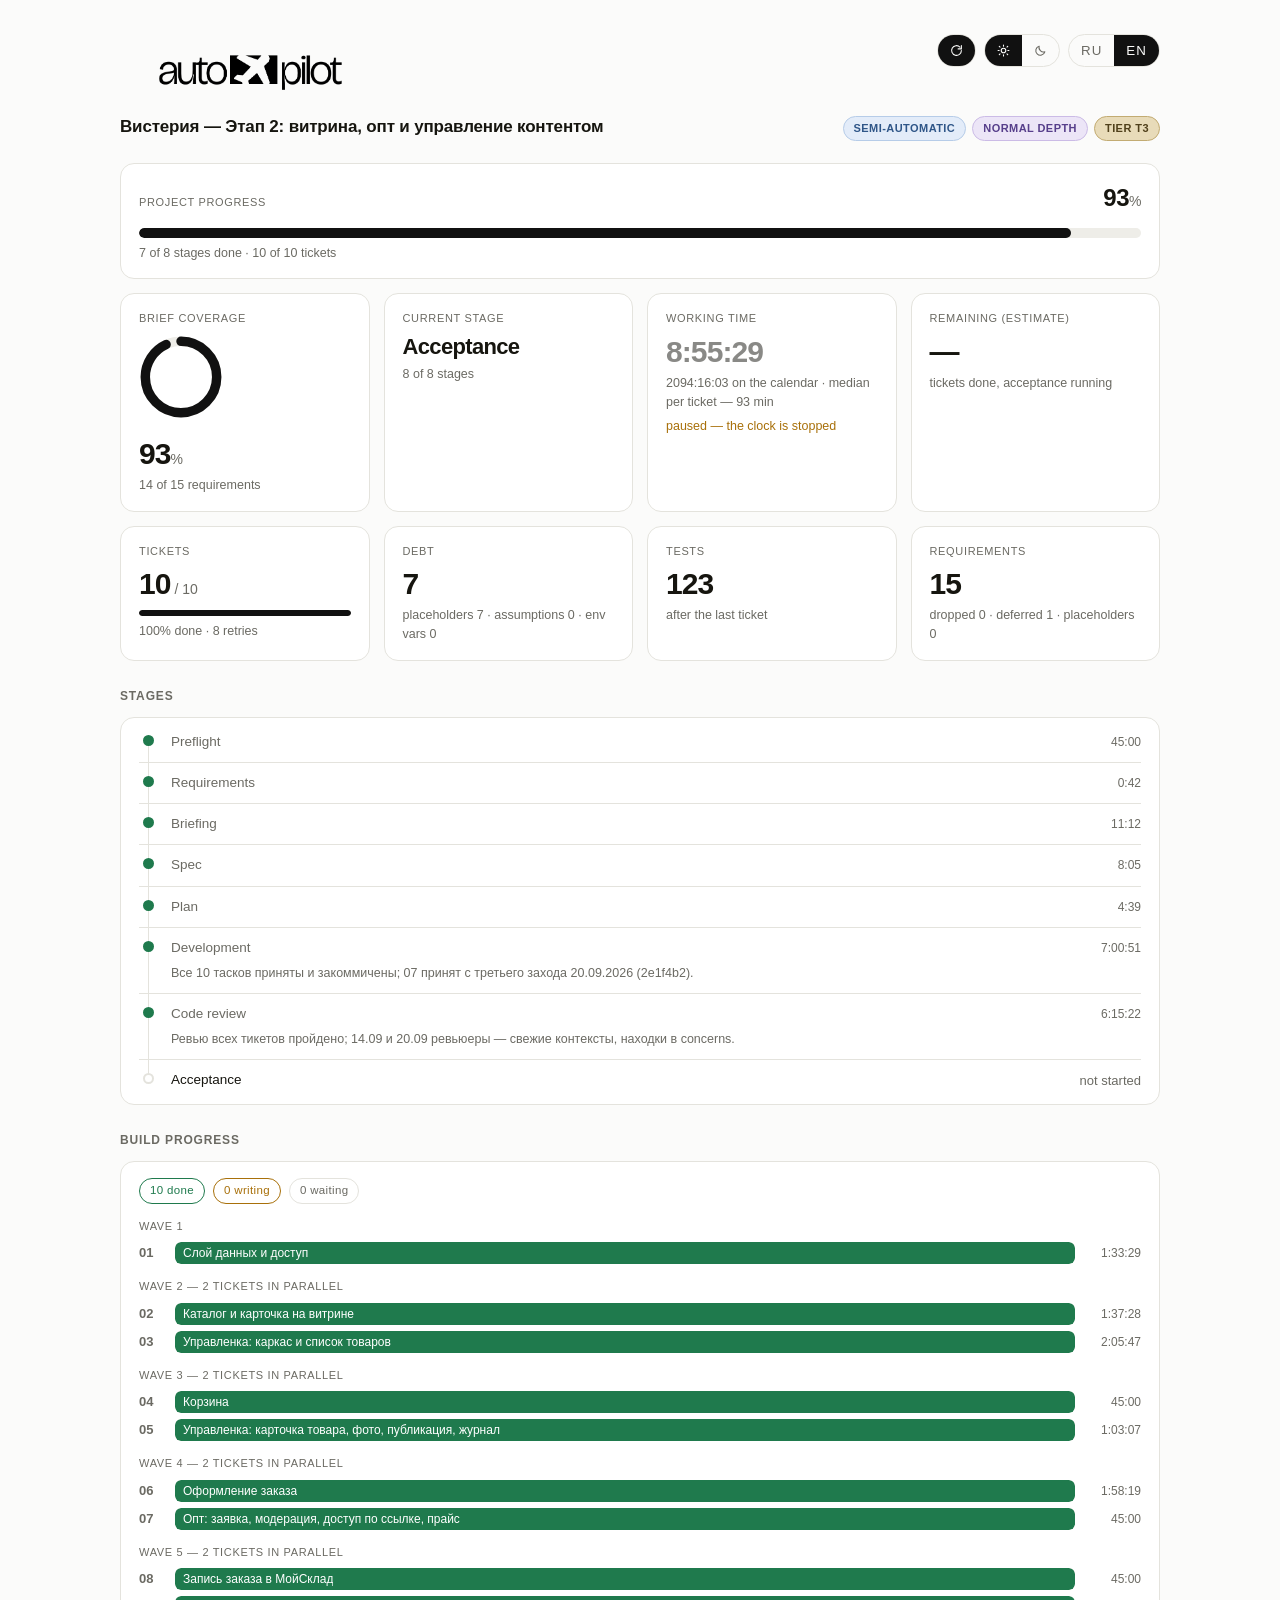
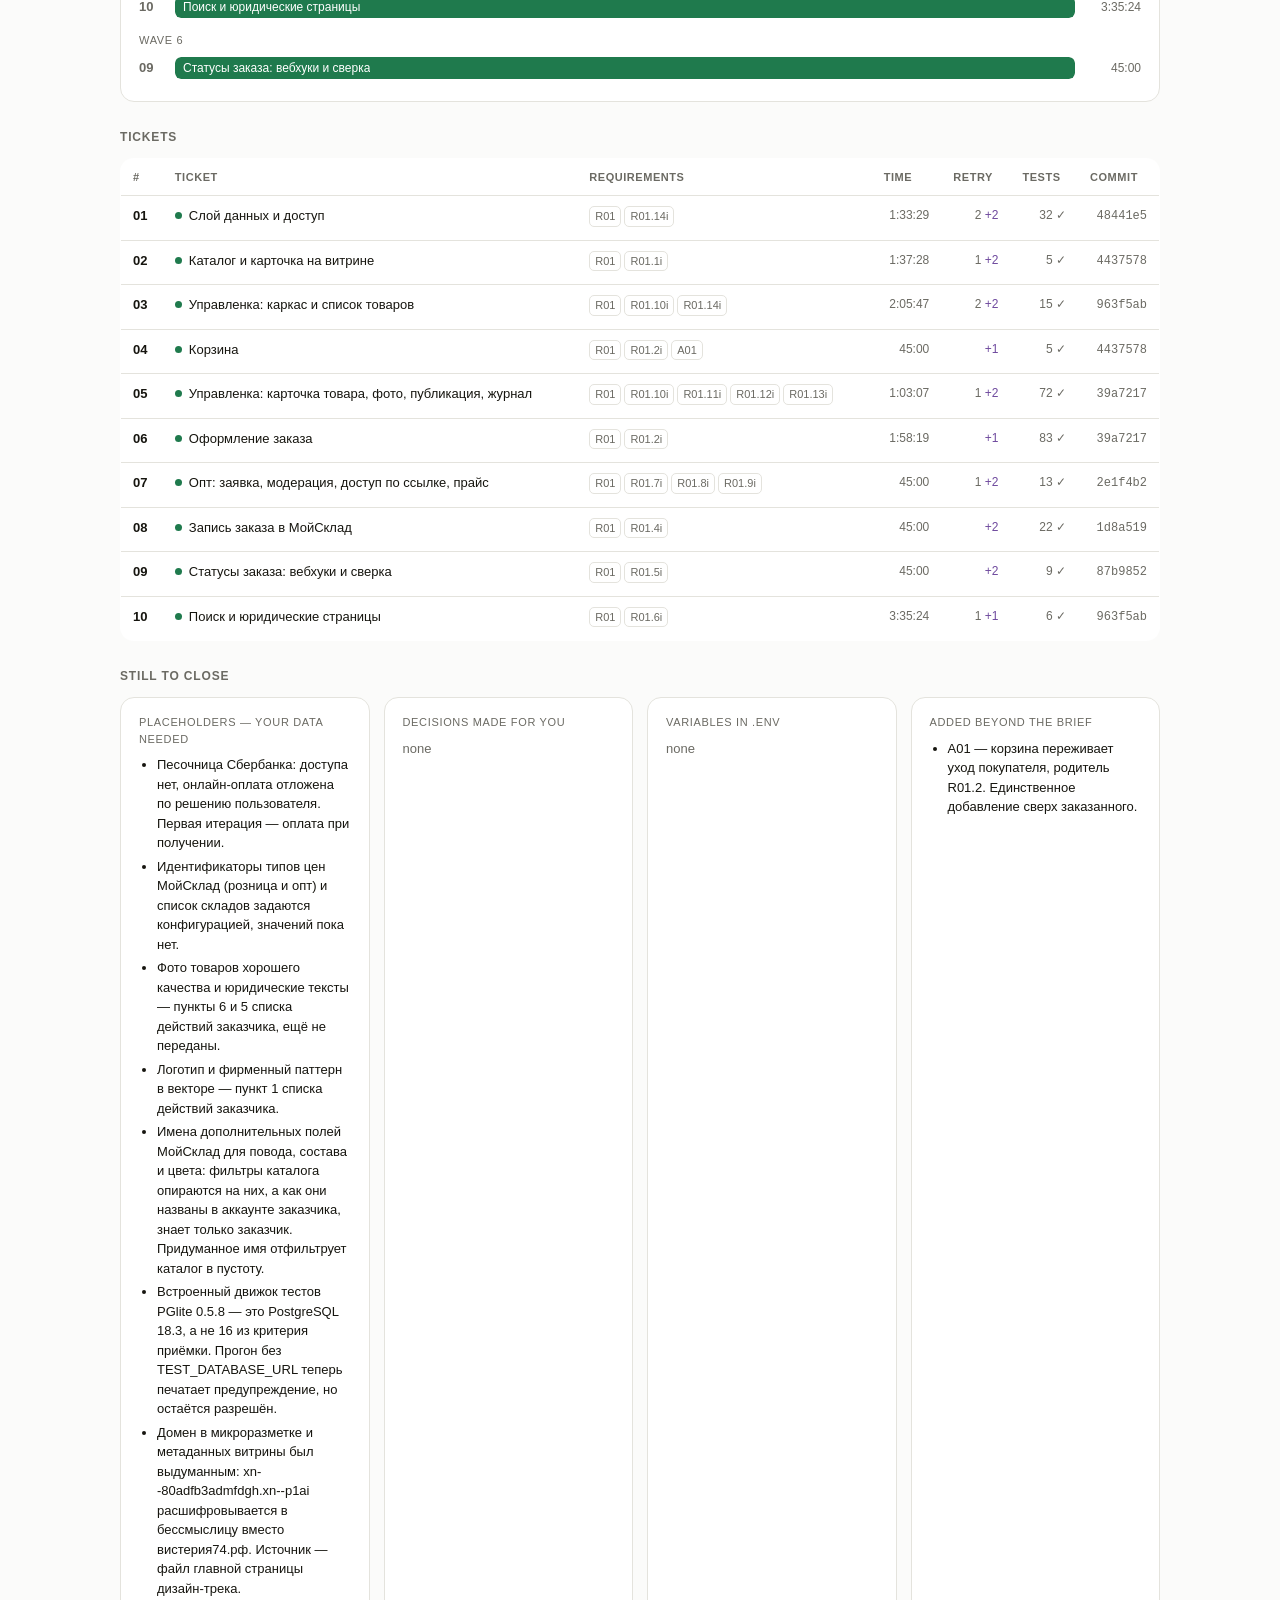
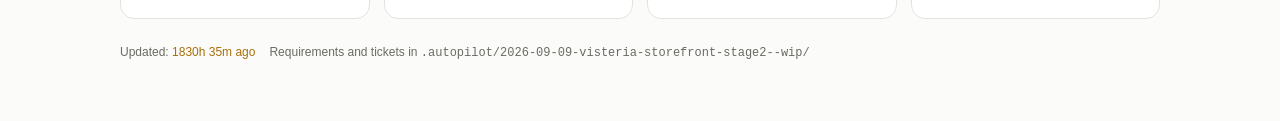
==== commit a5194554: "docs: таск 07 принят (2e1f4b2), все 10 тасков Этапа 2 закрыты R01, R01.7i–R01.9i — done; этапы «Разр" ====
--- a/.autopilot/dashboard.html
+++ b/.autopilot/dashboard.html
@@ -254,7 +254,7 @@
      правке, снимок — на каждом вызове .autopilot/sync.py, и он же вписывает
      файл в страницу, так что снимок либо равен файлу, либо старше его.
      Между маркерами правит только sync.py; руками — никогда. -->
-<script>/*STATE-BEGIN*/window.STATE={"slug": "visteria-storefront-stage2", "dir": "2026-09-09-visteria-storefront-stage2--wip", "title": "Вистерия — Этап 2: витрина, опт и управление контентом", "mode": "semi", "depth": "normal", "polish": null, "tier": "T3", "briefFile": "2026-09-09-brief.md", "memoryFile": "AGENTS.md", "skillDir": "C:/Users/Denn/claude_projects/website_visteria/.agents/skills/autopilot", "startedAt": "2026-09-09T19:30:00+03:00", "updatedAt": "2026-09-20T18:22:07+03:00", "finishedAt": null, "stages": [{"id": "preflight", "status": "done", "startedAt": "2026-09-09T19:30:00+03:00", "finishedAt": "2026-09-09T20:43:37+03:00"}, {"id": "manifest", "status": "done", "startedAt": "2026-09-09T20:43:37+03:00", "finishedAt": "2026-09-09T20:44:19+03:00"}, {"id": "briefing", "status": "done", "startedAt": "2026-09-09T20:44:19+03:00", "finishedAt": "2026-09-09T20:55:31+03:00"}, {"id": "spec", "status": "done", "startedAt": "2026-09-09T20:55:31+03:00", "finishedAt": "2026-09-09T21:03:36+03:00"}, {"id": "plan", "status": "done", "startedAt": "2026-09-09T21:03:36+03:00", "finishedAt": "2026-09-09T21:08:15+03:00"}, {"id": "build", "status": "active", "startedAt": "2026-09-09T21:08:15+03:00", "note": "20.09.2026: 9 из 10 тасков приняты; таск 07 перезапущен в свежем контексте (retry 1)."}, {"id": "review", "status": "active", "startedAt": "2026-09-09T23:39:38+03:00"}, {"id": "final", "status": "pending"}], "requirements": {"total": 15, "done": 11, "inTicket": 0, "inSpec": 0, "placeholder": 3, "deferred": 1, "dropped": 0}, "tickets": [{"id": "01", "title": "Слой данных и доступ", "requirements": ["R01", "R01.14i"], "blockedBy": [], "wave": 1, "zone": ["packages/db", "packages/shared-types", "apps/api/src/access"], "status": "done", "retries": 2, "repairs": 2, "handoffs": 0, "startedAt": "2026-09-09T21:08:44+03:00", "note": "Принят. Контракт прав на запись совпадает с первоисточником построчно; три утверждения проверены мутацией.", "tests": {"passed": 32, "failed": 0}, "repairFindings": ["Повтор по известному syncId заново проверяет остаток и падает, хотя заказ уже есть.", "Белый список описывает только чтение; права на запись не выражены нигде, два таска придумают каждый свои.", "Индекс orders_status_time — шестое изменение схемы, не объявлен среди пяти.", "Тест обещает поле вне всех белых списков, а проверяет поле, которое есть у admin.", "Без TEST_DATABASE_URL прогон молча уезжает на встроенный движок, а критерий называет PostgreSQL 16."], "finishedAt": "2026-09-11T08:25:55+03:00", "commit": "48441e5"}, {"id": "02", "title": "Каталог и карточка на витрине", "requirements": ["R01", "R01.1i"], "blockedBy": ["01"], "wave": 2, "zone": ["apps/api/src/catalog", "apps/web/src/app/catalog", "apps/web/src/app/product"], "status": "done", "retries": 1, "repairs": 2, "handoffs": 0, "startedAt": "2026-09-09T23:39:38+03:00", "note": "Принят: повторное ревью закрыло все пять условий, домен проверен машинной расшифровкой.", "tests": {"passed": 5, "failed": 0}, "finishedAt": "2026-09-11T18:19:19+03:00", "commit": "4437578"}, {"id": "03", "title": "Управленка: каркас и список товаров", "requirements": ["R01", "R01.10i", "R01.14i"], "blockedBy": ["01"], "wave": 2, "zone": ["apps/admin", "apps/api/src/admin"], "status": "done", "retries": 2, "repairs": 2, "handoffs": 0, "note": "Принят: ревью пройдено, дыра с назначением сессии закрыта миграцией 0005.", "startedAt": "2026-09-11T08:22:26+03:00", "tests": {"passed": 15, "failed": 0}, "finishedAt": "2026-09-12T12:43:32+03:00", "commit": "963f5ab", "repairFindings": ["Строка сессии не имеет признака назначения: пригласительная ссылка оптовика открыла бы управленку.", "Снятие перепроверки роли на каждом запросе прогон не заметил.", "Снятие проверки срока сессии прогон не заметил.", "Нечитаемая cookie даёт 500 вместо 401.", "contentRepo.list переписан в чужой зоне и не объявлен; два эндпойнта и пустой идентификатор в списке тоже."]}, {"id": "04", "title": "Корзина", "requirements": ["R01", "R01.2i", "A01"], "blockedBy": ["02"], "wave": 3, "zone": ["apps/api/src/cart", "apps/web/src/app/cart"], "status": "done", "retries": 0, "repairs": 1, "handoffs": 0, "startedAt": "2026-09-11T08:29:54+03:00", "note": "Принят: правило денег одно, плавающий тест прогнан пять раз из пяти зелёным.", "tests": {"passed": 5, "failed": 0}, "finishedAt": "2026-09-11T18:19:19+03:00", "commit": "4437578", "repairFindings": ["Оплачиваемая сумма считается по двум правилам: SQL включает непродаваемые позиции, бэкенд нет. Оформление заказа выставило бы счёт за то, что купить нельзя.", "setQuantityIfCurrent дописан в запрещённую зону и не заявлен в контракте.", "Добавление в корзину читает и пишет разными запросами: два одновременных добавления дают одну позицию.", "Заявлен потолок 99 штук, которого в коде нет вовсе.", "Нечисловое количество молча становится единицей; удаление не покрыто утверждением в журнале."]}, {"id": "05", "title": "Управленка: карточка товара, фото, публикация, журнал", "requirements": ["R01", "R01.10i", "R01.11i", "R01.12i", "R01.13i"], "blockedBy": ["03"], "wave": 3, "zone": ["apps/admin", "apps/api/src/admin"], "status": "done", "retries": 1, "repairs": 2, "handoffs": 1, "startedAt": "2026-09-12T12:25:25+03:00", "note": "Принят: manifest/spec чистые, прежние блокеры по badges/sortWeight и concurrent upload закрыты; craft-оговорки занесены в concerns.", "tests": {"passed": 72, "failed": 0}, "finishedAt": "2026-09-13T16:32:14+03:00", "commit": "39a7217"}, {"id": "06", "title": "Оформление заказа", "requirements": ["R01", "R01.2i"], "blockedBy": ["04"], "wave": 4, "zone": ["apps/api/src/checkout", "apps/web/src/app/checkout"], "status": "done", "retries": 0, "repairs": 1, "handoffs": 0, "startedAt": "2026-09-11T18:19:19+03:00", "note": "Принят: оформление заказа зелёное, Manifest+Spec ревью чистое; закоммичен вместе с 05 из-за общих API/db файлов.", "tests": {"passed": 83, "failed": 0}, "finishedAt": "2026-09-13T16:32:14+03:00", "commit": "39a7217"}, {"id": "07", "title": "Опт: заявка, модерация, доступ по ссылке, прайс", "requirements": ["R01", "R01.7i", "R01.8i", "R01.9i"], "blockedBy": ["02", "05"], "wave": 4, "zone": ["apps/api/src/wholesale", "apps/web/src/app/opt", "apps/admin/src/wholesale"], "status": "in-progress", "retries": 1, "repairs": 2, "handoffs": 0, "startedAt": "2026-09-20T18:22:07+03:00", "note": "Перезапуск 20.09.2026 по решению пользователя: свежий контекст, изменённый подход (контракт и тесты первыми, SQL в packages/db, PDF с кириллическим шрифтом, атомарные approve+token, заглушки для срока ответа и минимальной партии)."}, {"id": "08", "title": "Запись заказа в МойСклад", "requirements": ["R01", "R01.4i"], "blockedBy": ["06"], "wave": 5, "zone": ["apps/sync-worker/src/orders", "packages/moysklad-client"], "status": "done", "retries": 0, "repairs": 2, "handoffs": 0, "startedAt": "2026-09-13T16:32:14+03:00", "note": "Принят: recovery для new, idempotency от orderNumber, без самовольного confirmed, courier note доставлен.", "tests": {"passed": 22, "failed": 0}, "finishedAt": "2026-09-13T20:54:35+03:00", "commit": "1d8a519"}, {"id": "09", "title": "Статусы заказа: вебхуки и сверка", "requirements": ["R01", "R01.5i"], "blockedBy": ["08"], "wave": 6, "zone": ["apps/api/src/webhooks", "apps/sync-worker/src/orders"], "status": "done", "retries": 0, "repairs": 2, "handoffs": 1, "startedAt": "2026-09-13T20:54:35+03:00", "note": "Принят 20.09.2026: Manifest+Spec ревью чистое (R01.5i done), craft ревью 14.09 без blocking; код отделён от WIP 07 и закоммичен на master. Полный pnpm test: api 78, sync-worker 24, db 23, moysklad-client 3.", "commit": "87b9852", "finishedAt": "2026-09-20T17:57:32+03:00", "tests": {"passed": 9, "failed": 0}}, {"id": "10", "title": "Поиск и юридические страницы", "requirements": ["R01", "R01.6i"], "blockedBy": ["02"], "wave": 5, "zone": ["apps/web/src/app/sitemap.ts", "apps/web/src/app/robots.ts", "apps/web/src/app/legal"], "status": "done", "retries": 1, "repairs": 1, "handoffs": 0, "startedAt": "2026-09-11T18:29:31+03:00", "note": "Принят 20.09.2026: ремонт закрыл оба блокера (ссылки подвала и оформления заказа ведут на /legal/oferta и /legal/privacy из реестра), перепроверка чистая, Craft без blocking. Web-тесты 13/13, корневые typecheck и lint зелёные.", "tests": {"passed": 6, "failed": 0}, "finishedAt": "2026-09-20T18:14:49+03:00", "commit": "963f5ab, 843abe1", "repairFindings": ["Подвал ссылается на /oferta и /privacy, страницы живут по /legal/oferta и /legal/privacy — переход из подвала должен открывать страницу с заглушкой.", "На экране оформления заказа нет ссылок на оферту и обработку персональных данных; адреса должны браться из legal/routes.ts."]}], "singlePass": null, "tests": {"passed": 123, "failed": 0}, "debt": {"placeholders": ["Песочница Сбербанка: доступа нет, онлайн-оплата отложена по решению пользователя. Первая итерация — оплата при получении.", "Идентификаторы типов цен МойСклад (розница и опт) и список складов задаются конфигурацией, значений пока нет.", "Фото товаров хорошего качества и юридические тексты — пункты 6 и 5 списка действий заказчика, ещё не переданы.", "Логотип и фирменный паттерн в векторе — пункт 1 списка действий заказчика.", "Имена дополнительных полей МойСклад для повода, состава и цвета: фильтры каталога опираются на них, а как они названы в аккаунте заказчика, знает только заказчик. Придуманное имя отфильтрует каталог в пустоту.", "Встроенный движок тестов PGlite 0.5.8 — это PostgreSQL 18.3, а не 16 из критерия приёмки. Прогон без TEST_DATABASE_URL теперь печатает предупреждение, но остаётся разрешён.", "Домен в микроразметке и метаданных витрины был выдуманным: xn--80adfb3admfdgh.xn--p1ai расшифровывается в бессмыслицу вместо вистерия74.рф. Источник — файл главной страницы дизайн-трека."], "assumptions": [], "emptyEnv": []}, "additions": ["A01 — корзина переживает уход покупателя, родитель R01.2. Единственное добавление сверх заказанного."], "coverage": {"found": 12, "fixed": 12, "deferred": 0, "note": "G2: сверка нашла 12 пробелов, все закрыты 16 добавленными историями. Три находки признаны раскрытием, а не пробелом."}, "concerns": ["Данные: константа SQL для фильтра по дополнительным полям открывает скобку, которую закрывает другая константа. Фрагмент не является выражением сам по себе.", "Данные: cart_events.anonymous_id заполняется идентификатором корзины. Аналитика прочтёт колонку как посетителя, если смысл не назван в контракте.", "Данные: clear и attachUser пересобирают весь вид корзины на каждой позиции в цикле.", "Оплата отложена решением пользователя: эквайринг не пишется даже заглушкой, пока нет доступа к песочнице Сбербанка.", "Данные: в шапке миграции пункт про колонки заказа назван «шесть», а перечисляет пять — шестая вынесена отдельным пунктом. Состав верен, счёт в тексте нет.", "Доступ: отказ по неизвестному полю правки сообщает «роль не установлена», хотя роль вызывающего известна. В журнале это прочтётся неверно.", "Приёмка: критерий таска 01 говорит «на настоящем PostgreSQL 16», а замена на встроенный движок записана только в выводе прогона и в комментарии, но не в самом критерии.", "Витрина: счётчик «в наличии сегодня» в шапке каталога — заглушка. Ни один эндпойнт такого числа не отдаёт, стоит число товаров в категории.", "Витрина: бабочек на экранах каталога нет — компонент жёстко ждёт три точки старта и три посадки главной страницы, а править его нельзя.", "Витрина: адрес магазина продублирован в метатегах каталога и карточки вместо одного источника пользовательских данных.", "Витрина: fallback описания карточки применяется к основным метатегам, но не к Open Graph.", "Витрина: вариант каскада tall объявлен, но недостижим и визуально совпадает с medium.", "Корзина: поля requested и granted используют разную семантику при повторном добавлении позиции.", "Корзина: повреждённая percent-encoded cookie может бросить исключение вместо пустой корзины.", "Корзина: удаление позиции и очистка не доводят неуспех мутации до видимой ошибки.", "Корзина: сообщение результата строится из подделываемых query-флагов, а не из доверенного ответа сервера.", "Корзина: API_BASE_URL и имя cookie повторно объявлены вместо единого источника.", "Корзина: в ответе на добавление запрошенное количество берётся из тела запроса, а выданное по итогу позиции, поэтому выданное иногда больше запрошенного.", "Корзина: пустая корзина отдаётся общим изменяемым объектом.", "Корзина: одно и то же выражение для проверки идентификатора живёт в двух файлах модуля.", "Корзина: в шапке витрины нет входа в корзину — шапка принадлежит дизайн-треку, не трогали.", "Корзина: фото позиций в ответе нет, на их месте фирменная плита. Иначе экран корзины давал бы по запросу на позицию.", "Управленка: вход читает список доступа, пользователей и сессии собственным запросом прямо в бэкенде, хотя место такому коду в пакете данных. Пакет был вне зоны таска.", "Управленка: предел попыток входа живёт в памяти процесса. При нескольких экземплярах бэкенда считается у каждого отдельно.", "Управленка: вход не создаёт учётную запись сотрудника, иначе пришлось бы выдумать имя. Нет строки — отказ с названной причиной, оба ручных шага описаны в README.", "Корзина: тест «два одновременных в корзину не теряют добавление» один раз упал и прошёл на повторе — плавающий по времени. Замечен исполнителем соседнего таска.", "Витрина: каталог тестов витрины не покрыт проверкой типов — в настройке указан только каталог исходников.", "Корзина: белый список полей позиции в модуле доступа не знает про оплачиваемое количество — сериализатор срежет поле. Корзина им не пользуется, оформлению заказа это может понадобиться.", "Корзина: количество выше диапазона PostgreSQL int проходит проверку safe integer и может дать HTTP 500 вместо контролируемого 400.", "Управленка: параметры scrypt и длина ключа принимаются из строки без верхних границ и исполняются синхронно.", "Управленка: пять неудачных входов одного клиента блокируют единственную служебную учётную запись всем сотрудникам на пять минут.", "Управленка: повреждённое percent-кодирование session cookie может дать URIError и HTTP 500.", "Управленка: при сетевом сбое logout интерфейс показывает экран входа, хотя серверная сессия может остаться активной.", "Управленка: ответы параллельных reload не упорядочены, медленный старый запрос может заменить новый фильтр.", "Управленка: ошибка загрузки справочников молча превращается в пустые селекты.", "Управленка: неожиданная ошибка одной карточки может оборвать bulk после частично выполненных изменений без полного отчёта.", "Управленка: фильтр «без описания» считает пробелы и пустую HTML-оболочку заполненным rich-text.", "Управленка: HTTP-тест входа не проверяет истёкшую expires_at сессию.", "Управленка: ensure не проверен отдельными HTTP-утверждениями 401/403 и отсутствия записи при отказе.", "Управленка: неизвестный moyskladId на ensure превращается в HTTP 500 вместо документированного 404/400.", "Управленка: тест updatedAt сравнивает поле с самим фактическим ответом и не доказывает fallback на products.updated_at.", "Процесс: таски 02, 03 и 04 закоммичены одним коммитом 4437578 до ревью и не оркестратором. Порядок «один таск — один коммит после ревью» нарушен, точки отката за отдельные таски потеряны. История не переписывалась: это решение пользователя.", "Витрина: на экране корзины осталась вторая копия выражения для разбора чисел, но у неё другая работа — разбор чисел баннера из адреса. Предела позиции не ставит; при остатке свыше 999 баннер просто не покажется.", "Витрина: разбор количества пришлось вынести отдельным модулем — файл серверных действий вправе экспортировать только асинхронные функции, и утверждать разбор оттуда нечем.", "Процесс: в репозитории параллельно работает кто-то ещё. На диске найдены редактор карточки, хранилище медиа и правки синхронизатора — тасков 05 и 08 оркестратор не запускал.", "Витрина: в подвале сайта три ссылки ведут в 404 — оферта, политика и доставка. Первые две теперь живут по другим адресам, страницы доставки в проекте нет вовсе. Подвал принадлежит дизайн-треку, не трогали.", "Поиск: в оформлении заказа нет ссылки на оферту и согласие на обработку данных. Ставит её владелец оформления из общего реестра адресов.", "Поиск: дата изменения в карте сайта не проставлена — публичный ответ каталога её не несёт, а дата сборки на её месте ровно то, от чего предостерегает первоисточник по продвижению.", "Поиск: директиву Clean-param для Яндекса выразить нечем — тип карты правил такого не знает. Вместо параметров сортировки и страницы закрыт параметр смещения, расхождение названо в комментарии файла.", "Управленка: выключенный, но ранее назначенный бейдж остаётся в полном autosave-патче флориста и сервер отклоняет даже правку названия; неактивный старый бейдж не должен блокировать разрешённые поля.", "Управленка: конкурентный media-upload тест использует один PGlite executor, который последовательно исполняет транзакции; межсоединительный lock стоит подтвердить PostgreSQL multi-connection тестом или отдельным lock-швом.", "Опт: таск 07 не принят после двух ремонтов — в API, витрине и тестах остался неподтверждённый SLA «два рабочих дня», production-конфигурация минимальной партии не подключена, PDF-прайс заменяет кириллицу на `?`, выгрузка молча ограничена первой страницей, approve+token не атомарны.", "Статусы заказа: таск 09 остановлен на repair из-за лимитов. Первая версия и текущий WIP не приняты: нельзя угадывать имена статусов МойСклад, контракт webhook/polling должен соответствовать реальному API, обработка должна быть атомарной и покрывать все заказы.", "Таск 09 · packages/db/src/order-status-map.ts · SQL статусов лежит в packages/db, хотя тикет писал «не трогать packages/db»: отступление оправдано 00-core («packages/db владеет всеми запросами») и требованием repair, контракт 01-orders принял.", "Таск 09 · apps/api/src/app.ts (moyskladStateReader) · reader статуса импортируется по файловому пути ../../sync-worker/dist/orders/index.js без зависимости apps/api на sync-worker; без dist или без MOYSKLAD_API_TOKEN в процессе API reader = undefined и вебхуки молча ложатся в unknown (сверка догоняет). Нужна явная зависимость и предупреждение в журнале.", "Таск 09 · packages/db/src/order-status-map.ts (setOrderStatusFromMoysklad, processMoyskladWebhookStatus) · смена статуса сырым update — вторая версия orderRepo.setStatus из 01-orders; свести к одному пути или объяснить в контракте.", "Таск 09 · apps/api/src/app.ts (ApiOptions.resolveMoyskladOrderState) · четвёртый тестовый шов вопреки 00-core «швов три»; moyskladClient уже покрывает внедряемый транспорт.", "Таск 09 · apps/api/src/app.ts (useBodyParser verify) · rawBody копируется для каждого JSON-запроса всех контроллеров, а нужен только вебхуку как fallback ключа без requestId.", "Таск 10 · apps/web/src/app/layout.tsx:9 · домен вистерия74.рф (punycode) захардкожен в metadataBase, не переменная окружения; при пустом metadataBase siteOrigin() отдаёт пустую строку и карта сайта становится относительной. Домен совпадает с 14_security-and-process-decisions.md §6 — не выдуман.", "Таск 10 · apps/web/src/app/robots.ts:41-44 · правило /*?offset= закрывает листание только когда offset первый параметр, а адреса из catalog/_lib/query.ts ставят его после category; ни одно утверждение seo.test.ts закрытость листания не проверяет. Disallow /search и /account — маршрутов нет на Этапе 2.", "Таск 10 · apps/web/src/app/sitemap.ts:54-58 · отказ бэкенда на первой странице отдаёт 200 с картой из двух адресов вместо ошибки ответа (поисковик потеряет каталог); отказ на второй странице и предел MAX_PAGES тестами не покрыты.", "Таск 10 · apps/web/src/app/sitemap.ts:87, robots.ts:3 · siteOrigin через ?? \"\" молча даёт относительные адреса; robots тянет из sitemap.ts fetchCatalog и force-dynamic — адрес сайта и путь карты стоит вынести в отдельный модуль.", "Таск 10 · apps/web/test/legal.test.ts:34-35, seo.test.ts:51-54 · утверждения на имена идентификаторов и подстроки исходника (DocumentPending, legalMetadata, readFile), а не на поведение страницы.", "Таск 10 · apps/web/src/app/legal/oferta/page.tsx, privacy/page.tsx · два файла совпадают полностью кроме адреса — общая обёртка или маршрут [document] по реестру.", "Таск 10 · apps/web/src/app/cart/page.tsx, checkout/page.tsx, checkout/done/page.tsx · есть title, нет description; страницы noindex.", "Таск 10 · interfaces/00-core.md выставляет /legal, а голый /legal отдаёт 404: есть только /legal/oferta и /legal/privacy.", "Локальная среда · apps/web/.next/types/app/opt/* · устаревшие сгенерированные типы удалённого маршрута /opt валят pnpm --filter @visteria/web typecheck; лечится очисткой .next, к коду не относится."], "reviewers": {"manifestSpec": null, "craft": null, "note": "Ручки 14.09 мертвы после смены среды; 20.09 ревью 09 делал свежий Manifest+Spec ревьюер."}, "blind": null};/*STATE-END*/</script>
+<script>/*STATE-BEGIN*/window.STATE={"slug": "visteria-storefront-stage2", "dir": "2026-09-09-visteria-storefront-stage2--wip", "title": "Вистерия — Этап 2: витрина, опт и управление контентом", "mode": "semi", "depth": "normal", "polish": null, "tier": "T3", "briefFile": "2026-09-09-brief.md", "memoryFile": "AGENTS.md", "skillDir": "C:/Users/Denn/claude_projects/website_visteria/.agents/skills/autopilot", "startedAt": "2026-09-09T19:30:00+03:00", "updatedAt": "2026-09-20T19:10:40+03:00", "finishedAt": null, "stages": [{"id": "preflight", "status": "done", "startedAt": "2026-09-09T19:30:00+03:00", "finishedAt": "2026-09-09T20:43:37+03:00"}, {"id": "manifest", "status": "done", "startedAt": "2026-09-09T20:43:37+03:00", "finishedAt": "2026-09-09T20:44:19+03:00"}, {"id": "briefing", "status": "done", "startedAt": "2026-09-09T20:44:19+03:00", "finishedAt": "2026-09-09T20:55:31+03:00"}, {"id": "spec", "status": "done", "startedAt": "2026-09-09T20:55:31+03:00", "finishedAt": "2026-09-09T21:03:36+03:00"}, {"id": "plan", "status": "done", "startedAt": "2026-09-09T21:03:36+03:00", "finishedAt": "2026-09-09T21:08:15+03:00"}, {"id": "build", "status": "done", "startedAt": "2026-09-09T21:08:15+03:00", "note": "Все 10 тасков приняты и закоммичены; 07 принят с третьего захода 20.09.2026 (2e1f4b2).", "finishedAt": "2026-09-20T19:10:40+03:00"}, {"id": "review", "status": "done", "startedAt": "2026-09-09T23:39:38+03:00", "finishedAt": "2026-09-20T19:10:40+03:00", "note": "Ревью всех тикетов пройдено; 14.09 и 20.09 ревьюеры — свежие контексты, находки в concerns."}, {"id": "final", "status": "pending"}], "requirements": {"total": 15, "done": 14, "inTicket": 0, "inSpec": 0, "placeholder": 0, "deferred": 1, "dropped": 0}, "tickets": [{"id": "01", "title": "Слой данных и доступ", "requirements": ["R01", "R01.14i"], "blockedBy": [], "wave": 1, "zone": ["packages/db", "packages/shared-types", "apps/api/src/access"], "status": "done", "retries": 2, "repairs": 2, "handoffs": 0, "startedAt": "2026-09-09T21:08:44+03:00", "note": "Принят. Контракт прав на запись совпадает с первоисточником построчно; три утверждения проверены мутацией.", "tests": {"passed": 32, "failed": 0}, "repairFindings": ["Повтор по известному syncId заново проверяет остаток и падает, хотя заказ уже есть.", "Белый список описывает только чтение; права на запись не выражены нигде, два таска придумают каждый свои.", "Индекс orders_status_time — шестое изменение схемы, не объявлен среди пяти.", "Тест обещает поле вне всех белых списков, а проверяет поле, которое есть у admin.", "Без TEST_DATABASE_URL прогон молча уезжает на встроенный движок, а критерий называет PostgreSQL 16."], "finishedAt": "2026-09-11T08:25:55+03:00", "commit": "48441e5"}, {"id": "02", "title": "Каталог и карточка на витрине", "requirements": ["R01", "R01.1i"], "blockedBy": ["01"], "wave": 2, "zone": ["apps/api/src/catalog", "apps/web/src/app/catalog", "apps/web/src/app/product"], "status": "done", "retries": 1, "repairs": 2, "handoffs": 0, "startedAt": "2026-09-09T23:39:38+03:00", "note": "Принят: повторное ревью закрыло все пять условий, домен проверен машинной расшифровкой.", "tests": {"passed": 5, "failed": 0}, "finishedAt": "2026-09-11T18:19:19+03:00", "commit": "4437578"}, {"id": "03", "title": "Управленка: каркас и список товаров", "requirements": ["R01", "R01.10i", "R01.14i"], "blockedBy": ["01"], "wave": 2, "zone": ["apps/admin", "apps/api/src/admin"], "status": "done", "retries": 2, "repairs": 2, "handoffs": 0, "note": "Принят: ревью пройдено, дыра с назначением сессии закрыта миграцией 0005.", "startedAt": "2026-09-11T08:22:26+03:00", "tests": {"passed": 15, "failed": 0}, "finishedAt": "2026-09-12T12:43:32+03:00", "commit": "963f5ab", "repairFindings": ["Строка сессии не имеет признака назначения: пригласительная ссылка оптовика открыла бы управленку.", "Снятие перепроверки роли на каждом запросе прогон не заметил.", "Снятие проверки срока сессии прогон не заметил.", "Нечитаемая cookie даёт 500 вместо 401.", "contentRepo.list переписан в чужой зоне и не объявлен; два эндпойнта и пустой идентификатор в списке тоже."]}, {"id": "04", "title": "Корзина", "requirements": ["R01", "R01.2i", "A01"], "blockedBy": ["02"], "wave": 3, "zone": ["apps/api/src/cart", "apps/web/src/app/cart"], "status": "done", "retries": 0, "repairs": 1, "handoffs": 0, "startedAt": "2026-09-11T08:29:54+03:00", "note": "Принят: правило денег одно, плавающий тест прогнан пять раз из пяти зелёным.", "tests": {"passed": 5, "failed": 0}, "finishedAt": "2026-09-11T18:19:19+03:00", "commit": "4437578", "repairFindings": ["Оплачиваемая сумма считается по двум правилам: SQL включает непродаваемые позиции, бэкенд нет. Оформление заказа выставило бы счёт за то, что купить нельзя.", "setQuantityIfCurrent дописан в запрещённую зону и не заявлен в контракте.", "Добавление в корзину читает и пишет разными запросами: два одновременных добавления дают одну позицию.", "Заявлен потолок 99 штук, которого в коде нет вовсе.", "Нечисловое количество молча становится единицей; удаление не покрыто утверждением в журнале."]}, {"id": "05", "title": "Управленка: карточка товара, фото, публикация, журнал", "requirements": ["R01", "R01.10i", "R01.11i", "R01.12i", "R01.13i"], "blockedBy": ["03"], "wave": 3, "zone": ["apps/admin", "apps/api/src/admin"], "status": "done", "retries": 1, "repairs": 2, "handoffs": 1, "startedAt": "2026-09-12T12:25:25+03:00", "note": "Принят: manifest/spec чистые, прежние блокеры по badges/sortWeight и concurrent upload закрыты; craft-оговорки занесены в concerns.", "tests": {"passed": 72, "failed": 0}, "finishedAt": "2026-09-13T16:32:14+03:00", "commit": "39a7217"}, {"id": "06", "title": "Оформление заказа", "requirements": ["R01", "R01.2i"], "blockedBy": ["04"], "wave": 4, "zone": ["apps/api/src/checkout", "apps/web/src/app/checkout"], "status": "done", "retries": 0, "repairs": 1, "handoffs": 0, "startedAt": "2026-09-11T18:19:19+03:00", "note": "Принят: оформление заказа зелёное, Manifest+Spec ревью чистое; закоммичен вместе с 05 из-за общих API/db файлов.", "tests": {"passed": 83, "failed": 0}, "finishedAt": "2026-09-13T16:32:14+03:00", "commit": "39a7217"}, {"id": "07", "title": "Опт: заявка, модерация, доступ по ссылке, прайс", "requirements": ["R01", "R01.7i", "R01.8i", "R01.9i"], "blockedBy": ["02", "05"], "wave": 4, "zone": ["apps/api/src/wholesale", "apps/web/src/app/opt", "apps/admin/src/wholesale"], "status": "done", "retries": 1, "repairs": 2, "handoffs": 0, "startedAt": "2026-09-20T18:22:07+03:00", "note": "Принят 20.09.2026 с третьего захода: Manifest R01.7i/8i/9i done, условия A–F закрыты тестами, Spec и Craft без blocking, дозапрос на три правки закрыт и перепроверен. Срок ответа и минимальная партия — видимые заглушки по решению пользователя.", "tests": {"passed": 13, "failed": 0}, "commit": "2e1f4b2", "finishedAt": "2026-09-20T19:10:40+03:00"}, {"id": "08", "title": "Запись заказа в МойСклад", "requirements": ["R01", "R01.4i"], "blockedBy": ["06"], "wave": 5, "zone": ["apps/sync-worker/src/orders", "packages/moysklad-client"], "status": "done", "retries": 0, "repairs": 2, "handoffs": 0, "startedAt": "2026-09-13T16:32:14+03:00", "note": "Принят: recovery для new, idempotency от orderNumber, без самовольного confirmed, courier note доставлен.", "tests": {"passed": 22, "failed": 0}, "finishedAt": "2026-09-13T20:54:35+03:00", "commit": "1d8a519"}, {"id": "09", "title": "Статусы заказа: вебхуки и сверка", "requirements": ["R01", "R01.5i"], "blockedBy": ["08"], "wave": 6, "zone": ["apps/api/src/webhooks", "apps/sync-worker/src/orders"], "status": "done", "retries": 0, "repairs": 2, "handoffs": 1, "startedAt": "2026-09-13T20:54:35+03:00", "note": "Принят 20.09.2026: Manifest+Spec ревью чистое (R01.5i done), craft ревью 14.09 без blocking; код отделён от WIP 07 и закоммичен на master. Полный pnpm test: api 78, sync-worker 24, db 23, moysklad-client 3.", "commit": "87b9852", "finishedAt": "2026-09-20T17:57:32+03:00", "tests": {"passed": 9, "failed": 0}}, {"id": "10", "title": "Поиск и юридические страницы", "requirements": ["R01", "R01.6i"], "blockedBy": ["02"], "wave": 5, "zone": ["apps/web/src/app/sitemap.ts", "apps/web/src/app/robots.ts", "apps/web/src/app/legal"], "status": "done", "retries": 1, "repairs": 1, "handoffs": 0, "startedAt": "2026-09-11T18:29:31+03:00", "note": "Принят 20.09.2026: ремонт закрыл оба блокера (ссылки подвала и оформления заказа ведут на /legal/oferta и /legal/privacy из реестра), перепроверка чистая, Craft без blocking. Web-тесты 13/13, корневые typecheck и lint зелёные.", "tests": {"passed": 6, "failed": 0}, "finishedAt": "2026-09-20T18:14:49+03:00", "commit": "963f5ab, 843abe1", "repairFindings": ["Подвал ссылается на /oferta и /privacy, страницы живут по /legal/oferta и /legal/privacy — переход из подвала должен открывать страницу с заглушкой.", "На экране оформления заказа нет ссылок на оферту и обработку персональных данных; адреса должны браться из legal/routes.ts."]}], "singlePass": null, "tests": {"passed": 123, "failed": 0}, "debt": {"placeholders": ["Песочница Сбербанка: доступа нет, онлайн-оплата отложена по решению пользователя. Первая итерация — оплата при получении.", "Идентификаторы типов цен МойСклад (розница и опт) и список складов задаются конфигурацией, значений пока нет.", "Фото товаров хорошего качества и юридические тексты — пункты 6 и 5 списка действий заказчика, ещё не переданы.", "Логотип и фирменный паттерн в векторе — пункт 1 списка действий заказчика.", "Имена дополнительных полей МойСклад для повода, состава и цвета: фильтры каталога опираются на них, а как они названы в аккаунте заказчика, знает только заказчик. Придуманное имя отфильтрует каталог в пустоту.", "Встроенный движок тестов PGlite 0.5.8 — это PostgreSQL 18.3, а не 16 из критерия приёмки. Прогон без TEST_DATABASE_URL теперь печатает предупреждение, но остаётся разрешён.", "Домен в микроразметке и метаданных витрины был выдуманным: xn--80adfb3admfdgh.xn--p1ai расшифровывается в бессмыслицу вместо вистерия74.рф. Источник — файл главной страницы дизайн-трека."], "assumptions": [], "emptyEnv": []}, "additions": ["A01 — корзина переживает уход покупателя, родитель R01.2. Единственное добавление сверх заказанного."], "coverage": {"found": 12, "fixed": 12, "deferred": 0, "note": "G2: сверка нашла 12 пробелов, все закрыты 16 добавленными историями. Три находки признаны раскрытием, а не пробелом."}, "concerns": ["Данные: константа SQL для фильтра по дополнительным полям открывает скобку, которую закрывает другая константа. Фрагмент не является выражением сам по себе.", "Данные: cart_events.anonymous_id заполняется идентификатором корзины. Аналитика прочтёт колонку как посетителя, если смысл не назван в контракте.", "Данные: clear и attachUser пересобирают весь вид корзины на каждой позиции в цикле.", "Оплата отложена решением пользователя: эквайринг не пишется даже заглушкой, пока нет доступа к песочнице Сбербанка.", "Данные: в шапке миграции пункт про колонки заказа назван «шесть», а перечисляет пять — шестая вынесена отдельным пунктом. Состав верен, счёт в тексте нет.", "Доступ: отказ по неизвестному полю правки сообщает «роль не установлена», хотя роль вызывающего известна. В журнале это прочтётся неверно.", "Приёмка: критерий таска 01 говорит «на настоящем PostgreSQL 16», а замена на встроенный движок записана только в выводе прогона и в комментарии, но не в самом критерии.", "Витрина: счётчик «в наличии сегодня» в шапке каталога — заглушка. Ни один эндпойнт такого числа не отдаёт, стоит число товаров в категории.", "Витрина: бабочек на экранах каталога нет — компонент жёстко ждёт три точки старта и три посадки главной страницы, а править его нельзя.", "Витрина: адрес магазина продублирован в метатегах каталога и карточки вместо одного источника пользовательских данных.", "Витрина: fallback описания карточки применяется к основным метатегам, но не к Open Graph.", "Витрина: вариант каскада tall объявлен, но недостижим и визуально совпадает с medium.", "Корзина: поля requested и granted используют разную семантику при повторном добавлении позиции.", "Корзина: повреждённая percent-encoded cookie может бросить исключение вместо пустой корзины.", "Корзина: удаление позиции и очистка не доводят неуспех мутации до видимой ошибки.", "Корзина: сообщение результата строится из подделываемых query-флагов, а не из доверенного ответа сервера.", "Корзина: API_BASE_URL и имя cookie повторно объявлены вместо единого источника.", "Корзина: в ответе на добавление запрошенное количество берётся из тела запроса, а выданное по итогу позиции, поэтому выданное иногда больше запрошенного.", "Корзина: пустая корзина отдаётся общим изменяемым объектом.", "Корзина: одно и то же выражение для проверки идентификатора живёт в двух файлах модуля.", "Корзина: в шапке витрины нет входа в корзину — шапка принадлежит дизайн-треку, не трогали.", "Корзина: фото позиций в ответе нет, на их месте фирменная плита. Иначе экран корзины давал бы по запросу на позицию.", "Управленка: вход читает список доступа, пользователей и сессии собственным запросом прямо в бэкенде, хотя место такому коду в пакете данных. Пакет был вне зоны таска.", "Управленка: предел попыток входа живёт в памяти процесса. При нескольких экземплярах бэкенда считается у каждого отдельно.", "Управленка: вход не создаёт учётную запись сотрудника, иначе пришлось бы выдумать имя. Нет строки — отказ с названной причиной, оба ручных шага описаны в README.", "Корзина: тест «два одновременных в корзину не теряют добавление» один раз упал и прошёл на повторе — плавающий по времени. Замечен исполнителем соседнего таска.", "Витрина: каталог тестов витрины не покрыт проверкой типов — в настройке указан только каталог исходников.", "Корзина: белый список полей позиции в модуле доступа не знает про оплачиваемое количество — сериализатор срежет поле. Корзина им не пользуется, оформлению заказа это может понадобиться.", "Корзина: количество выше диапазона PostgreSQL int проходит проверку safe integer и может дать HTTP 500 вместо контролируемого 400.", "Управленка: параметры scrypt и длина ключа принимаются из строки без верхних границ и исполняются синхронно.", "Управленка: пять неудачных входов одного клиента блокируют единственную служебную учётную запись всем сотрудникам на пять минут.", "Управленка: повреждённое percent-кодирование session cookie может дать URIError и HTTP 500.", "Управленка: при сетевом сбое logout интерфейс показывает экран входа, хотя серверная сессия может остаться активной.", "Управленка: ответы параллельных reload не упорядочены, медленный старый запрос может заменить новый фильтр.", "Управленка: ошибка загрузки справочников молча превращается в пустые селекты.", "Управленка: неожиданная ошибка одной карточки может оборвать bulk после частично выполненных изменений без полного отчёта.", "Управленка: фильтр «без описания» считает пробелы и пустую HTML-оболочку заполненным rich-text.", "Управленка: HTTP-тест входа не проверяет истёкшую expires_at сессию.", "Управленка: ensure не проверен отдельными HTTP-утверждениями 401/403 и отсутствия записи при отказе.", "Управленка: неизвестный moyskladId на ensure превращается в HTTP 500 вместо документированного 404/400.", "Управленка: тест updatedAt сравнивает поле с самим фактическим ответом и не доказывает fallback на products.updated_at.", "Процесс: таски 02, 03 и 04 закоммичены одним коммитом 4437578 до ревью и не оркестратором. Порядок «один таск — один коммит после ревью» нарушен, точки отката за отдельные таски потеряны. История не переписывалась: это решение пользователя.", "Витрина: на экране корзины осталась вторая копия выражения для разбора чисел, но у неё другая работа — разбор чисел баннера из адреса. Предела позиции не ставит; при остатке свыше 999 баннер просто не покажется.", "Витрина: разбор количества пришлось вынести отдельным модулем — файл серверных действий вправе экспортировать только асинхронные функции, и утверждать разбор оттуда нечем.", "Процесс: в репозитории параллельно работает кто-то ещё. На диске найдены редактор карточки, хранилище медиа и правки синхронизатора — тасков 05 и 08 оркестратор не запускал.", "Витрина: в подвале сайта три ссылки ведут в 404 — оферта, политика и доставка. Первые две теперь живут по другим адресам, страницы доставки в проекте нет вовсе. Подвал принадлежит дизайн-треку, не трогали.", "Поиск: в оформлении заказа нет ссылки на оферту и согласие на обработку данных. Ставит её владелец оформления из общего реестра адресов.", "Поиск: дата изменения в карте сайта не проставлена — публичный ответ каталога её не несёт, а дата сборки на её месте ровно то, от чего предостерегает первоисточник по продвижению.", "Поиск: директиву Clean-param для Яндекса выразить нечем — тип карты правил такого не знает. Вместо параметров сортировки и страницы закрыт параметр смещения, расхождение названо в комментарии файла.", "Управленка: выключенный, но ранее назначенный бейдж остаётся в полном autosave-патче флориста и сервер отклоняет даже правку названия; неактивный старый бейдж не должен блокировать разрешённые поля.", "Управленка: конкурентный media-upload тест использует один PGlite executor, который последовательно исполняет транзакции; межсоединительный lock стоит подтвердить PostgreSQL multi-connection тестом или отдельным lock-швом.", "Опт: таск 07 не принят после двух ремонтов — в API, витрине и тестах остался неподтверждённый SLA «два рабочих дня», production-конфигурация минимальной партии не подключена, PDF-прайс заменяет кириллицу на `?`, выгрузка молча ограничена первой страницей, approve+token не атомарны.", "Статусы заказа: таск 09 остановлен на repair из-за лимитов. Первая версия и текущий WIP не приняты: нельзя угадывать имена статусов МойСклад, контракт webhook/polling должен соответствовать реальному API, обработка должна быть атомарной и покрывать все заказы.", "Таск 09 · packages/db/src/order-status-map.ts · SQL статусов лежит в packages/db, хотя тикет писал «не трогать packages/db»: отступление оправдано 00-core («packages/db владеет всеми запросами») и требованием repair, контракт 01-orders принял.", "Таск 09 · apps/api/src/app.ts (moyskladStateReader) · reader статуса импортируется по файловому пути ../../sync-worker/dist/orders/index.js без зависимости apps/api на sync-worker; без dist или без MOYSKLAD_API_TOKEN в процессе API reader = undefined и вебхуки молча ложатся в unknown (сверка догоняет). Нужна явная зависимость и предупреждение в журнале.", "Таск 09 · packages/db/src/order-status-map.ts (setOrderStatusFromMoysklad, processMoyskladWebhookStatus) · смена статуса сырым update — вторая версия orderRepo.setStatus из 01-orders; свести к одному пути или объяснить в контракте.", "Таск 09 · apps/api/src/app.ts (ApiOptions.resolveMoyskladOrderState) · четвёртый тестовый шов вопреки 00-core «швов три»; moyskladClient уже покрывает внедряемый транспорт.", "Таск 09 · apps/api/src/app.ts (useBodyParser verify) · rawBody копируется для каждого JSON-запроса всех контроллеров, а нужен только вебхуку как fallback ключа без requestId.", "Таск 10 · apps/web/src/app/layout.tsx:9 · домен вистерия74.рф (punycode) захардкожен в metadataBase, не переменная окружения; при пустом metadataBase siteOrigin() отдаёт пустую строку и карта сайта становится относительной. Домен совпадает с 14_security-and-process-decisions.md §6 — не выдуман.", "Таск 10 · apps/web/src/app/robots.ts:41-44 · правило /*?offset= закрывает листание только когда offset первый параметр, а адреса из catalog/_lib/query.ts ставят его после category; ни одно утверждение seo.test.ts закрытость листания не проверяет. Disallow /search и /account — маршрутов нет на Этапе 2.", "Таск 10 · apps/web/src/app/sitemap.ts:54-58 · отказ бэкенда на первой странице отдаёт 200 с картой из двух адресов вместо ошибки ответа (поисковик потеряет каталог); отказ на второй странице и предел MAX_PAGES тестами не покрыты.", "Таск 10 · apps/web/src/app/sitemap.ts:87, robots.ts:3 · siteOrigin через ?? \"\" молча даёт относительные адреса; robots тянет из sitemap.ts fetchCatalog и force-dynamic — адрес сайта и путь карты стоит вынести в отдельный модуль.", "Таск 10 · apps/web/test/legal.test.ts:34-35, seo.test.ts:51-54 · утверждения на имена идентификаторов и подстроки исходника (DocumentPending, legalMetadata, readFile), а не на поведение страницы.", "Таск 10 · apps/web/src/app/legal/oferta/page.tsx, privacy/page.tsx · два файла совпадают полностью кроме адреса — общая обёртка или маршрут [document] по реестру.", "Таск 10 · apps/web/src/app/cart/page.tsx, checkout/page.tsx, checkout/done/page.tsx · есть title, нет description; страницы noindex.", "Таск 10 · interfaces/00-core.md выставляет /legal, а голый /legal отдаёт 404: есть только /legal/oferta и /legal/privacy.", "Локальная среда · apps/web/.next/types/app/opt/* · устаревшие сгенерированные типы удалённого маршрута /opt валят pnpm --filter @visteria/web typecheck; лечится очисткой .next, к коду не относится.", "Таск 07 · apps/web/src/components/site/site-header.tsx · ссылки на /opt в навигации витрины нет, раздел доступен только по адресу; шапка — зона дизайн-трека главной, решение за пользователем.", "Таск 07 · packages/db/src/wholesale.ts:13 · константа PRICE копирует проекцию PUBLIC_FIELDS из catalog.ts целиком плюс одна колонка; новое публичное поле разойдётся между каталогом и прайсом.", "Таск 07 · apps/api/src/wholesale/controller.ts:108 · поле exports в JSON отдаёт пути API с сырым токеном, которые витрина не читает (строит свои /opt/price/…): либо витрина потребляет exports, либо поля нет.", "Таск 07 · apps/api/src/wholesale/controller.ts:16,156 · WholesaleTransaction дублирует CheckoutTransaction по форме; actor() — посредник в одну строку до runtime.staffAuth.", "Таск 07 · apps/web/src/app/opt/actions.ts:36, controller.ts:176, request-form.tsx:48 · правило ИНН существует в трёх несогласованных вариантах (pattern допускает 11 цифр); нужно одно правило.", "Таск 07 · apps/web/src/app/opt/_lib/api.ts:5,33 · четвёртая копия BASE и вторая копия Loaded<T> из catalog/_lib/api.ts.", "Таск 07 · apps/api/src/wholesale/export.ts:50,184 и test/wholesale.test.ts:454,556-574 · PDF без сжатия потоков и zip «store» выбраны ради читаемости тестами; тесты привязаны к способу упаковки и имени шрифта, а не только к декодированному тексту. Excel в самом Excel не открывался, проверен только распаковкой XML.", "Таск 07 · apps/admin/src/wholesale/index.tsx:37 · useEffect перезагружает список по флагу busy — двойной запрос на каждое решение.", "Таск 07 · срок ответа менеджера — константа-заглушка RESPONSE_TERM_PLACEHOLDER, не переменная окружения; TTL ссылки 180 дней — техническое умолчание, переопределяется WHOLESALE_ACCESS_TTL_DAYS. Письма оптовику сервер не шлёт: менеджер копирует ссылку из управленки."], "reviewers": {"manifestSpec": null, "craft": null, "note": "Ручки 14.09 мертвы после смены среды; 20.09 ревью 09 делал свежий Manifest+Spec ревьюер."}, "blind": null};/*STATE-END*/</script>
 <script src="state.js"></script>
 
 <script>
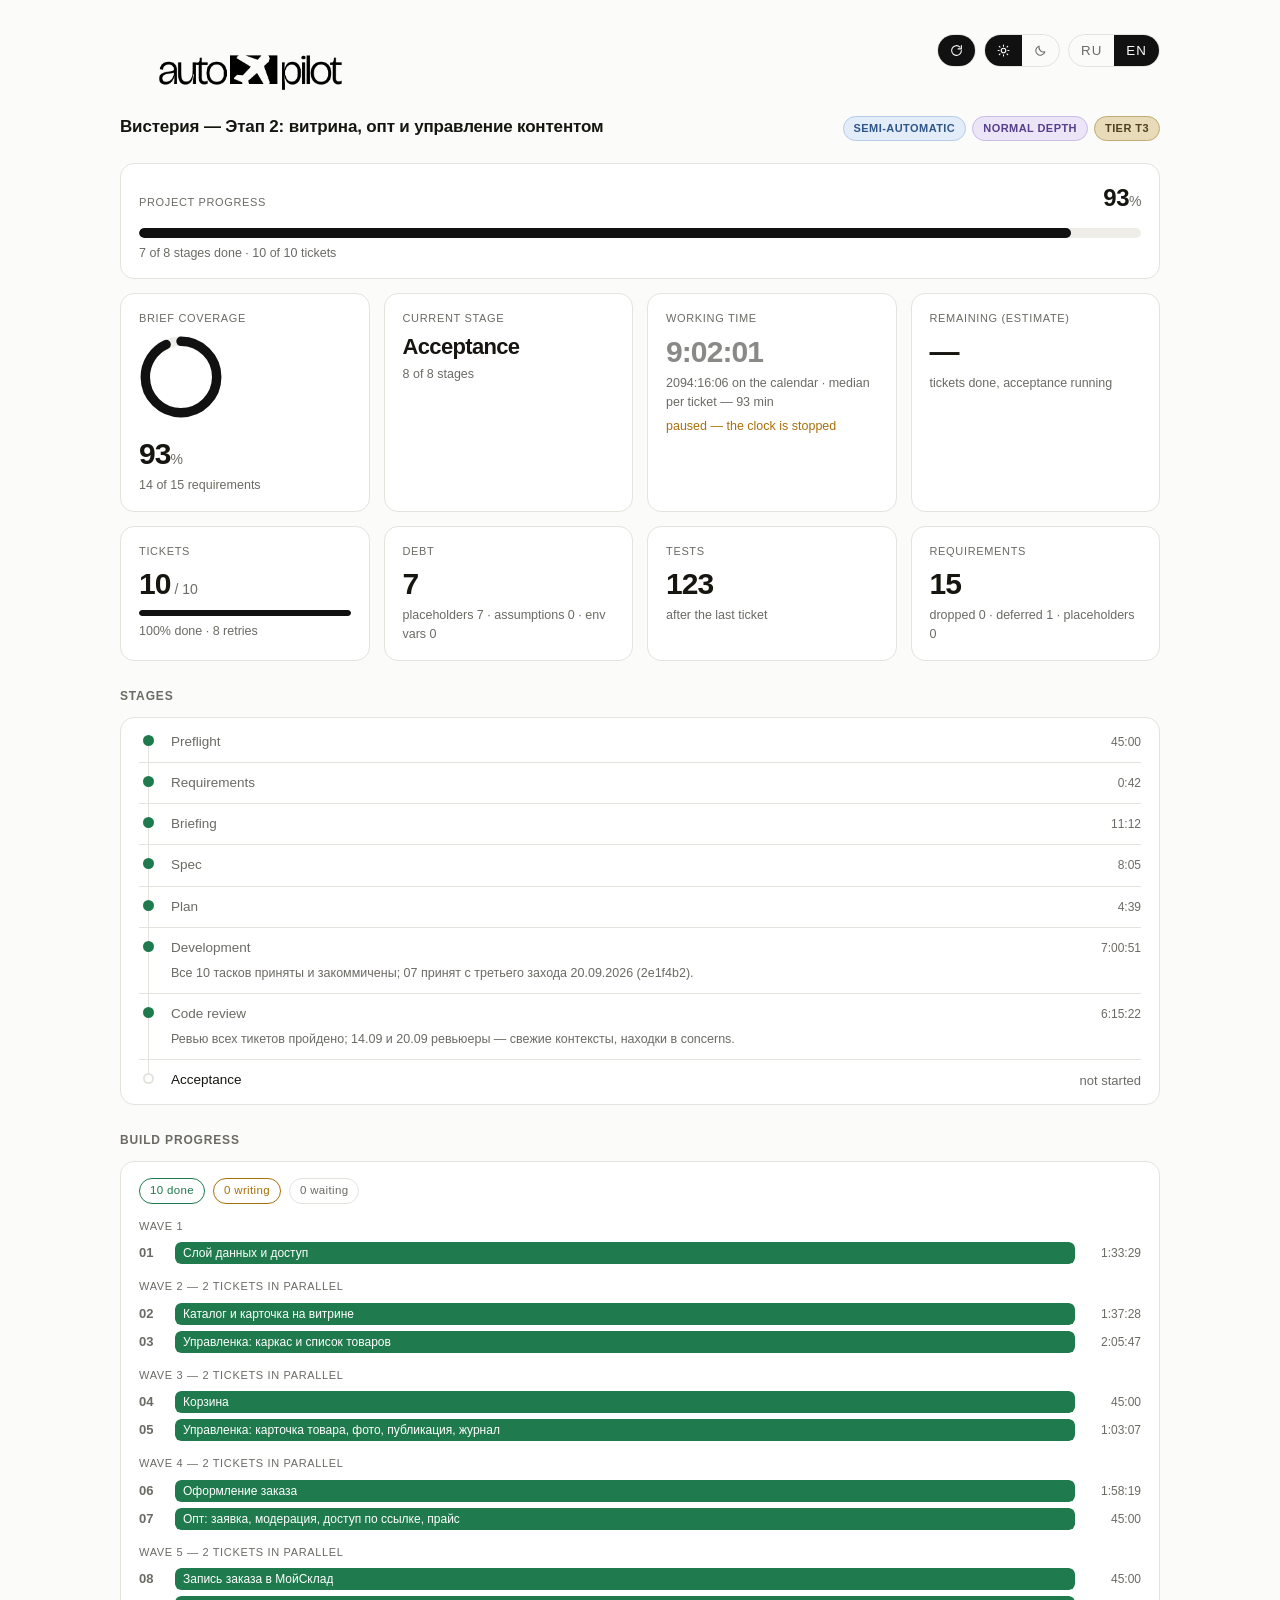
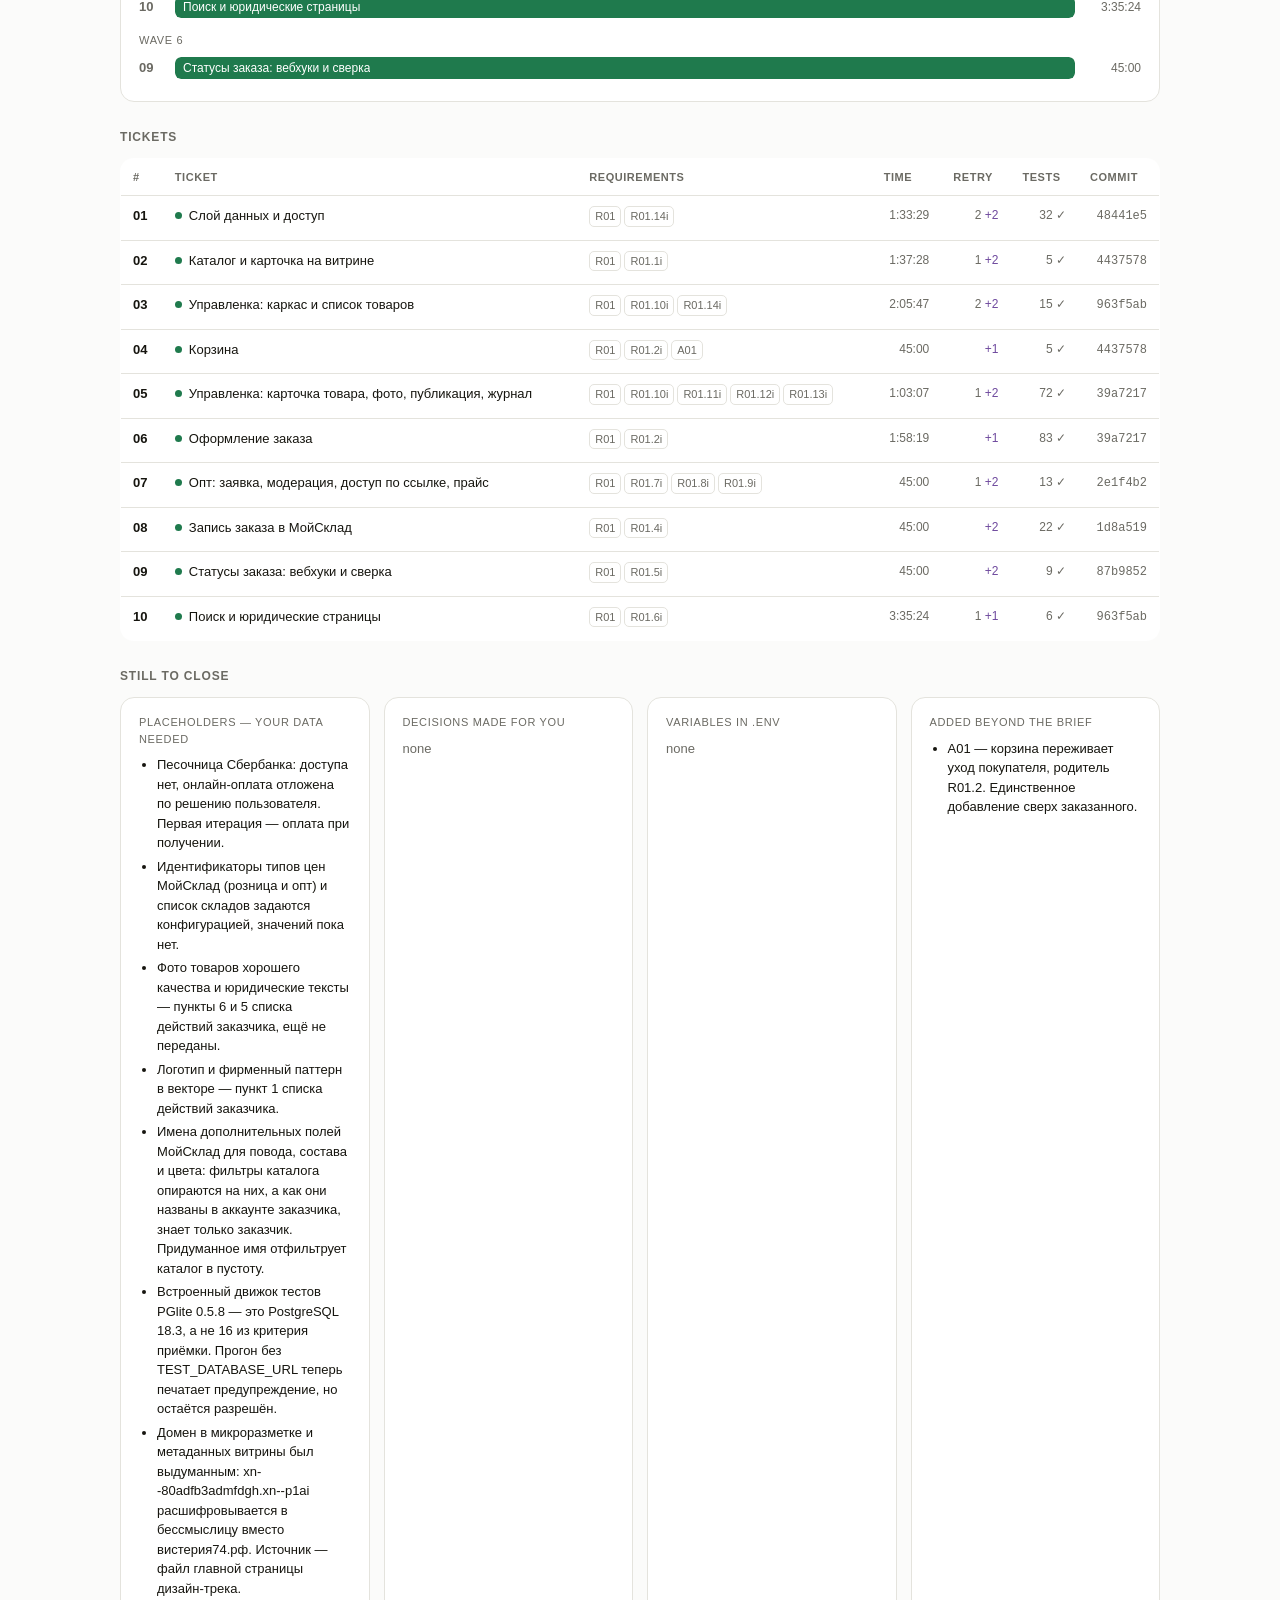
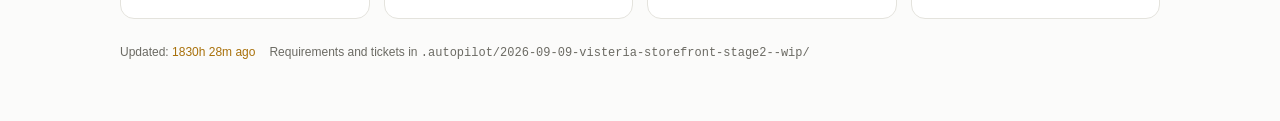
==== commit a3e7d91a: "docs: ветка stage2-wip и стеш удалены, находка о ссылке /opt снята Co-Authored-By: Claude Fable 5.1 " ====
--- a/.autopilot/dashboard.html
+++ b/.autopilot/dashboard.html
@@ -254,7 +254,7 @@
      правке, снимок — на каждом вызове .autopilot/sync.py, и он же вписывает
      файл в страницу, так что снимок либо равен файлу, либо старше его.
      Между маркерами правит только sync.py; руками — никогда. -->
-<script>/*STATE-BEGIN*/window.STATE={"slug": "visteria-storefront-stage2", "dir": "2026-09-09-visteria-storefront-stage2--wip", "title": "Вистерия — Этап 2: витрина, опт и управление контентом", "mode": "semi", "depth": "normal", "polish": null, "tier": "T3", "briefFile": "2026-09-09-brief.md", "memoryFile": "AGENTS.md", "skillDir": "C:/Users/Denn/claude_projects/website_visteria/.agents/skills/autopilot", "startedAt": "2026-09-09T19:30:00+03:00", "updatedAt": "2026-09-20T19:10:40+03:00", "finishedAt": null, "stages": [{"id": "preflight", "status": "done", "startedAt": "2026-09-09T19:30:00+03:00", "finishedAt": "2026-09-09T20:43:37+03:00"}, {"id": "manifest", "status": "done", "startedAt": "2026-09-09T20:43:37+03:00", "finishedAt": "2026-09-09T20:44:19+03:00"}, {"id": "briefing", "status": "done", "startedAt": "2026-09-09T20:44:19+03:00", "finishedAt": "2026-09-09T20:55:31+03:00"}, {"id": "spec", "status": "done", "startedAt": "2026-09-09T20:55:31+03:00", "finishedAt": "2026-09-09T21:03:36+03:00"}, {"id": "plan", "status": "done", "startedAt": "2026-09-09T21:03:36+03:00", "finishedAt": "2026-09-09T21:08:15+03:00"}, {"id": "build", "status": "done", "startedAt": "2026-09-09T21:08:15+03:00", "note": "Все 10 тасков приняты и закоммичены; 07 принят с третьего захода 20.09.2026 (2e1f4b2).", "finishedAt": "2026-09-20T19:10:40+03:00"}, {"id": "review", "status": "done", "startedAt": "2026-09-09T23:39:38+03:00", "finishedAt": "2026-09-20T19:10:40+03:00", "note": "Ревью всех тикетов пройдено; 14.09 и 20.09 ревьюеры — свежие контексты, находки в concerns."}, {"id": "final", "status": "pending"}], "requirements": {"total": 15, "done": 14, "inTicket": 0, "inSpec": 0, "placeholder": 0, "deferred": 1, "dropped": 0}, "tickets": [{"id": "01", "title": "Слой данных и доступ", "requirements": ["R01", "R01.14i"], "blockedBy": [], "wave": 1, "zone": ["packages/db", "packages/shared-types", "apps/api/src/access"], "status": "done", "retries": 2, "repairs": 2, "handoffs": 0, "startedAt": "2026-09-09T21:08:44+03:00", "note": "Принят. Контракт прав на запись совпадает с первоисточником построчно; три утверждения проверены мутацией.", "tests": {"passed": 32, "failed": 0}, "repairFindings": ["Повтор по известному syncId заново проверяет остаток и падает, хотя заказ уже есть.", "Белый список описывает только чтение; права на запись не выражены нигде, два таска придумают каждый свои.", "Индекс orders_status_time — шестое изменение схемы, не объявлен среди пяти.", "Тест обещает поле вне всех белых списков, а проверяет поле, которое есть у admin.", "Без TEST_DATABASE_URL прогон молча уезжает на встроенный движок, а критерий называет PostgreSQL 16."], "finishedAt": "2026-09-11T08:25:55+03:00", "commit": "48441e5"}, {"id": "02", "title": "Каталог и карточка на витрине", "requirements": ["R01", "R01.1i"], "blockedBy": ["01"], "wave": 2, "zone": ["apps/api/src/catalog", "apps/web/src/app/catalog", "apps/web/src/app/product"], "status": "done", "retries": 1, "repairs": 2, "handoffs": 0, "startedAt": "2026-09-09T23:39:38+03:00", "note": "Принят: повторное ревью закрыло все пять условий, домен проверен машинной расшифровкой.", "tests": {"passed": 5, "failed": 0}, "finishedAt": "2026-09-11T18:19:19+03:00", "commit": "4437578"}, {"id": "03", "title": "Управленка: каркас и список товаров", "requirements": ["R01", "R01.10i", "R01.14i"], "blockedBy": ["01"], "wave": 2, "zone": ["apps/admin", "apps/api/src/admin"], "status": "done", "retries": 2, "repairs": 2, "handoffs": 0, "note": "Принят: ревью пройдено, дыра с назначением сессии закрыта миграцией 0005.", "startedAt": "2026-09-11T08:22:26+03:00", "tests": {"passed": 15, "failed": 0}, "finishedAt": "2026-09-12T12:43:32+03:00", "commit": "963f5ab", "repairFindings": ["Строка сессии не имеет признака назначения: пригласительная ссылка оптовика открыла бы управленку.", "Снятие перепроверки роли на каждом запросе прогон не заметил.", "Снятие проверки срока сессии прогон не заметил.", "Нечитаемая cookie даёт 500 вместо 401.", "contentRepo.list переписан в чужой зоне и не объявлен; два эндпойнта и пустой идентификатор в списке тоже."]}, {"id": "04", "title": "Корзина", "requirements": ["R01", "R01.2i", "A01"], "blockedBy": ["02"], "wave": 3, "zone": ["apps/api/src/cart", "apps/web/src/app/cart"], "status": "done", "retries": 0, "repairs": 1, "handoffs": 0, "startedAt": "2026-09-11T08:29:54+03:00", "note": "Принят: правило денег одно, плавающий тест прогнан пять раз из пяти зелёным.", "tests": {"passed": 5, "failed": 0}, "finishedAt": "2026-09-11T18:19:19+03:00", "commit": "4437578", "repairFindings": ["Оплачиваемая сумма считается по двум правилам: SQL включает непродаваемые позиции, бэкенд нет. Оформление заказа выставило бы счёт за то, что купить нельзя.", "setQuantityIfCurrent дописан в запрещённую зону и не заявлен в контракте.", "Добавление в корзину читает и пишет разными запросами: два одновременных добавления дают одну позицию.", "Заявлен потолок 99 штук, которого в коде нет вовсе.", "Нечисловое количество молча становится единицей; удаление не покрыто утверждением в журнале."]}, {"id": "05", "title": "Управленка: карточка товара, фото, публикация, журнал", "requirements": ["R01", "R01.10i", "R01.11i", "R01.12i", "R01.13i"], "blockedBy": ["03"], "wave": 3, "zone": ["apps/admin", "apps/api/src/admin"], "status": "done", "retries": 1, "repairs": 2, "handoffs": 1, "startedAt": "2026-09-12T12:25:25+03:00", "note": "Принят: manifest/spec чистые, прежние блокеры по badges/sortWeight и concurrent upload закрыты; craft-оговорки занесены в concerns.", "tests": {"passed": 72, "failed": 0}, "finishedAt": "2026-09-13T16:32:14+03:00", "commit": "39a7217"}, {"id": "06", "title": "Оформление заказа", "requirements": ["R01", "R01.2i"], "blockedBy": ["04"], "wave": 4, "zone": ["apps/api/src/checkout", "apps/web/src/app/checkout"], "status": "done", "retries": 0, "repairs": 1, "handoffs": 0, "startedAt": "2026-09-11T18:19:19+03:00", "note": "Принят: оформление заказа зелёное, Manifest+Spec ревью чистое; закоммичен вместе с 05 из-за общих API/db файлов.", "tests": {"passed": 83, "failed": 0}, "finishedAt": "2026-09-13T16:32:14+03:00", "commit": "39a7217"}, {"id": "07", "title": "Опт: заявка, модерация, доступ по ссылке, прайс", "requirements": ["R01", "R01.7i", "R01.8i", "R01.9i"], "blockedBy": ["02", "05"], "wave": 4, "zone": ["apps/api/src/wholesale", "apps/web/src/app/opt", "apps/admin/src/wholesale"], "status": "done", "retries": 1, "repairs": 2, "handoffs": 0, "startedAt": "2026-09-20T18:22:07+03:00", "note": "Принят 20.09.2026 с третьего захода: Manifest R01.7i/8i/9i done, условия A–F закрыты тестами, Spec и Craft без blocking, дозапрос на три правки закрыт и перепроверен. Срок ответа и минимальная партия — видимые заглушки по решению пользователя.", "tests": {"passed": 13, "failed": 0}, "commit": "2e1f4b2", "finishedAt": "2026-09-20T19:10:40+03:00"}, {"id": "08", "title": "Запись заказа в МойСклад", "requirements": ["R01", "R01.4i"], "blockedBy": ["06"], "wave": 5, "zone": ["apps/sync-worker/src/orders", "packages/moysklad-client"], "status": "done", "retries": 0, "repairs": 2, "handoffs": 0, "startedAt": "2026-09-13T16:32:14+03:00", "note": "Принят: recovery для new, idempotency от orderNumber, без самовольного confirmed, courier note доставлен.", "tests": {"passed": 22, "failed": 0}, "finishedAt": "2026-09-13T20:54:35+03:00", "commit": "1d8a519"}, {"id": "09", "title": "Статусы заказа: вебхуки и сверка", "requirements": ["R01", "R01.5i"], "blockedBy": ["08"], "wave": 6, "zone": ["apps/api/src/webhooks", "apps/sync-worker/src/orders"], "status": "done", "retries": 0, "repairs": 2, "handoffs": 1, "startedAt": "2026-09-13T20:54:35+03:00", "note": "Принят 20.09.2026: Manifest+Spec ревью чистое (R01.5i done), craft ревью 14.09 без blocking; код отделён от WIP 07 и закоммичен на master. Полный pnpm test: api 78, sync-worker 24, db 23, moysklad-client 3.", "commit": "87b9852", "finishedAt": "2026-09-20T17:57:32+03:00", "tests": {"passed": 9, "failed": 0}}, {"id": "10", "title": "Поиск и юридические страницы", "requirements": ["R01", "R01.6i"], "blockedBy": ["02"], "wave": 5, "zone": ["apps/web/src/app/sitemap.ts", "apps/web/src/app/robots.ts", "apps/web/src/app/legal"], "status": "done", "retries": 1, "repairs": 1, "handoffs": 0, "startedAt": "2026-09-11T18:29:31+03:00", "note": "Принят 20.09.2026: ремонт закрыл оба блокера (ссылки подвала и оформления заказа ведут на /legal/oferta и /legal/privacy из реестра), перепроверка чистая, Craft без blocking. Web-тесты 13/13, корневые typecheck и lint зелёные.", "tests": {"passed": 6, "failed": 0}, "finishedAt": "2026-09-20T18:14:49+03:00", "commit": "963f5ab, 843abe1", "repairFindings": ["Подвал ссылается на /oferta и /privacy, страницы живут по /legal/oferta и /legal/privacy — переход из подвала должен открывать страницу с заглушкой.", "На экране оформления заказа нет ссылок на оферту и обработку персональных данных; адреса должны браться из legal/routes.ts."]}], "singlePass": null, "tests": {"passed": 123, "failed": 0}, "debt": {"placeholders": ["Песочница Сбербанка: доступа нет, онлайн-оплата отложена по решению пользователя. Первая итерация — оплата при получении.", "Идентификаторы типов цен МойСклад (розница и опт) и список складов задаются конфигурацией, значений пока нет.", "Фото товаров хорошего качества и юридические тексты — пункты 6 и 5 списка действий заказчика, ещё не переданы.", "Логотип и фирменный паттерн в векторе — пункт 1 списка действий заказчика.", "Имена дополнительных полей МойСклад для повода, состава и цвета: фильтры каталога опираются на них, а как они названы в аккаунте заказчика, знает только заказчик. Придуманное имя отфильтрует каталог в пустоту.", "Встроенный движок тестов PGlite 0.5.8 — это PostgreSQL 18.3, а не 16 из критерия приёмки. Прогон без TEST_DATABASE_URL теперь печатает предупреждение, но остаётся разрешён.", "Домен в микроразметке и метаданных витрины был выдуманным: xn--80adfb3admfdgh.xn--p1ai расшифровывается в бессмыслицу вместо вистерия74.рф. Источник — файл главной страницы дизайн-трека."], "assumptions": [], "emptyEnv": []}, "additions": ["A01 — корзина переживает уход покупателя, родитель R01.2. Единственное добавление сверх заказанного."], "coverage": {"found": 12, "fixed": 12, "deferred": 0, "note": "G2: сверка нашла 12 пробелов, все закрыты 16 добавленными историями. Три находки признаны раскрытием, а не пробелом."}, "concerns": ["Данные: константа SQL для фильтра по дополнительным полям открывает скобку, которую закрывает другая константа. Фрагмент не является выражением сам по себе.", "Данные: cart_events.anonymous_id заполняется идентификатором корзины. Аналитика прочтёт колонку как посетителя, если смысл не назван в контракте.", "Данные: clear и attachUser пересобирают весь вид корзины на каждой позиции в цикле.", "Оплата отложена решением пользователя: эквайринг не пишется даже заглушкой, пока нет доступа к песочнице Сбербанка.", "Данные: в шапке миграции пункт про колонки заказа назван «шесть», а перечисляет пять — шестая вынесена отдельным пунктом. Состав верен, счёт в тексте нет.", "Доступ: отказ по неизвестному полю правки сообщает «роль не установлена», хотя роль вызывающего известна. В журнале это прочтётся неверно.", "Приёмка: критерий таска 01 говорит «на настоящем PostgreSQL 16», а замена на встроенный движок записана только в выводе прогона и в комментарии, но не в самом критерии.", "Витрина: счётчик «в наличии сегодня» в шапке каталога — заглушка. Ни один эндпойнт такого числа не отдаёт, стоит число товаров в категории.", "Витрина: бабочек на экранах каталога нет — компонент жёстко ждёт три точки старта и три посадки главной страницы, а править его нельзя.", "Витрина: адрес магазина продублирован в метатегах каталога и карточки вместо одного источника пользовательских данных.", "Витрина: fallback описания карточки применяется к основным метатегам, но не к Open Graph.", "Витрина: вариант каскада tall объявлен, но недостижим и визуально совпадает с medium.", "Корзина: поля requested и granted используют разную семантику при повторном добавлении позиции.", "Корзина: повреждённая percent-encoded cookie может бросить исключение вместо пустой корзины.", "Корзина: удаление позиции и очистка не доводят неуспех мутации до видимой ошибки.", "Корзина: сообщение результата строится из подделываемых query-флагов, а не из доверенного ответа сервера.", "Корзина: API_BASE_URL и имя cookie повторно объявлены вместо единого источника.", "Корзина: в ответе на добавление запрошенное количество берётся из тела запроса, а выданное по итогу позиции, поэтому выданное иногда больше запрошенного.", "Корзина: пустая корзина отдаётся общим изменяемым объектом.", "Корзина: одно и то же выражение для проверки идентификатора живёт в двух файлах модуля.", "Корзина: в шапке витрины нет входа в корзину — шапка принадлежит дизайн-треку, не трогали.", "Корзина: фото позиций в ответе нет, на их месте фирменная плита. Иначе экран корзины давал бы по запросу на позицию.", "Управленка: вход читает список доступа, пользователей и сессии собственным запросом прямо в бэкенде, хотя место такому коду в пакете данных. Пакет был вне зоны таска.", "Управленка: предел попыток входа живёт в памяти процесса. При нескольких экземплярах бэкенда считается у каждого отдельно.", "Управленка: вход не создаёт учётную запись сотрудника, иначе пришлось бы выдумать имя. Нет строки — отказ с названной причиной, оба ручных шага описаны в README.", "Корзина: тест «два одновременных в корзину не теряют добавление» один раз упал и прошёл на повторе — плавающий по времени. Замечен исполнителем соседнего таска.", "Витрина: каталог тестов витрины не покрыт проверкой типов — в настройке указан только каталог исходников.", "Корзина: белый список полей позиции в модуле доступа не знает про оплачиваемое количество — сериализатор срежет поле. Корзина им не пользуется, оформлению заказа это может понадобиться.", "Корзина: количество выше диапазона PostgreSQL int проходит проверку safe integer и может дать HTTP 500 вместо контролируемого 400.", "Управленка: параметры scrypt и длина ключа принимаются из строки без верхних границ и исполняются синхронно.", "Управленка: пять неудачных входов одного клиента блокируют единственную служебную учётную запись всем сотрудникам на пять минут.", "Управленка: повреждённое percent-кодирование session cookie может дать URIError и HTTP 500.", "Управленка: при сетевом сбое logout интерфейс показывает экран входа, хотя серверная сессия может остаться активной.", "Управленка: ответы параллельных reload не упорядочены, медленный старый запрос может заменить новый фильтр.", "Управленка: ошибка загрузки справочников молча превращается в пустые селекты.", "Управленка: неожиданная ошибка одной карточки может оборвать bulk после частично выполненных изменений без полного отчёта.", "Управленка: фильтр «без описания» считает пробелы и пустую HTML-оболочку заполненным rich-text.", "Управленка: HTTP-тест входа не проверяет истёкшую expires_at сессию.", "Управленка: ensure не проверен отдельными HTTP-утверждениями 401/403 и отсутствия записи при отказе.", "Управленка: неизвестный moyskladId на ensure превращается в HTTP 500 вместо документированного 404/400.", "Управленка: тест updatedAt сравнивает поле с самим фактическим ответом и не доказывает fallback на products.updated_at.", "Процесс: таски 02, 03 и 04 закоммичены одним коммитом 4437578 до ревью и не оркестратором. Порядок «один таск — один коммит после ревью» нарушен, точки отката за отдельные таски потеряны. История не переписывалась: это решение пользователя.", "Витрина: на экране корзины осталась вторая копия выражения для разбора чисел, но у неё другая работа — разбор чисел баннера из адреса. Предела позиции не ставит; при остатке свыше 999 баннер просто не покажется.", "Витрина: разбор количества пришлось вынести отдельным модулем — файл серверных действий вправе экспортировать только асинхронные функции, и утверждать разбор оттуда нечем.", "Процесс: в репозитории параллельно работает кто-то ещё. На диске найдены редактор карточки, хранилище медиа и правки синхронизатора — тасков 05 и 08 оркестратор не запускал.", "Витрина: в подвале сайта три ссылки ведут в 404 — оферта, политика и доставка. Первые две теперь живут по другим адресам, страницы доставки в проекте нет вовсе. Подвал принадлежит дизайн-треку, не трогали.", "Поиск: в оформлении заказа нет ссылки на оферту и согласие на обработку данных. Ставит её владелец оформления из общего реестра адресов.", "Поиск: дата изменения в карте сайта не проставлена — публичный ответ каталога её не несёт, а дата сборки на её месте ровно то, от чего предостерегает первоисточник по продвижению.", "Поиск: директиву Clean-param для Яндекса выразить нечем — тип карты правил такого не знает. Вместо параметров сортировки и страницы закрыт параметр смещения, расхождение названо в комментарии файла.", "Управленка: выключенный, но ранее назначенный бейдж остаётся в полном autosave-патче флориста и сервер отклоняет даже правку названия; неактивный старый бейдж не должен блокировать разрешённые поля.", "Управленка: конкурентный media-upload тест использует один PGlite executor, который последовательно исполняет транзакции; межсоединительный lock стоит подтвердить PostgreSQL multi-connection тестом или отдельным lock-швом.", "Опт: таск 07 не принят после двух ремонтов — в API, витрине и тестах остался неподтверждённый SLA «два рабочих дня», production-конфигурация минимальной партии не подключена, PDF-прайс заменяет кириллицу на `?`, выгрузка молча ограничена первой страницей, approve+token не атомарны.", "Статусы заказа: таск 09 остановлен на repair из-за лимитов. Первая версия и текущий WIP не приняты: нельзя угадывать имена статусов МойСклад, контракт webhook/polling должен соответствовать реальному API, обработка должна быть атомарной и покрывать все заказы.", "Таск 09 · packages/db/src/order-status-map.ts · SQL статусов лежит в packages/db, хотя тикет писал «не трогать packages/db»: отступление оправдано 00-core («packages/db владеет всеми запросами») и требованием repair, контракт 01-orders принял.", "Таск 09 · apps/api/src/app.ts (moyskladStateReader) · reader статуса импортируется по файловому пути ../../sync-worker/dist/orders/index.js без зависимости apps/api на sync-worker; без dist или без MOYSKLAD_API_TOKEN в процессе API reader = undefined и вебхуки молча ложатся в unknown (сверка догоняет). Нужна явная зависимость и предупреждение в журнале.", "Таск 09 · packages/db/src/order-status-map.ts (setOrderStatusFromMoysklad, processMoyskladWebhookStatus) · смена статуса сырым update — вторая версия orderRepo.setStatus из 01-orders; свести к одному пути или объяснить в контракте.", "Таск 09 · apps/api/src/app.ts (ApiOptions.resolveMoyskladOrderState) · четвёртый тестовый шов вопреки 00-core «швов три»; moyskladClient уже покрывает внедряемый транспорт.", "Таск 09 · apps/api/src/app.ts (useBodyParser verify) · rawBody копируется для каждого JSON-запроса всех контроллеров, а нужен только вебхуку как fallback ключа без requestId.", "Таск 10 · apps/web/src/app/layout.tsx:9 · домен вистерия74.рф (punycode) захардкожен в metadataBase, не переменная окружения; при пустом metadataBase siteOrigin() отдаёт пустую строку и карта сайта становится относительной. Домен совпадает с 14_security-and-process-decisions.md §6 — не выдуман.", "Таск 10 · apps/web/src/app/robots.ts:41-44 · правило /*?offset= закрывает листание только когда offset первый параметр, а адреса из catalog/_lib/query.ts ставят его после category; ни одно утверждение seo.test.ts закрытость листания не проверяет. Disallow /search и /account — маршрутов нет на Этапе 2.", "Таск 10 · apps/web/src/app/sitemap.ts:54-58 · отказ бэкенда на первой странице отдаёт 200 с картой из двух адресов вместо ошибки ответа (поисковик потеряет каталог); отказ на второй странице и предел MAX_PAGES тестами не покрыты.", "Таск 10 · apps/web/src/app/sitemap.ts:87, robots.ts:3 · siteOrigin через ?? \"\" молча даёт относительные адреса; robots тянет из sitemap.ts fetchCatalog и force-dynamic — адрес сайта и путь карты стоит вынести в отдельный модуль.", "Таск 10 · apps/web/test/legal.test.ts:34-35, seo.test.ts:51-54 · утверждения на имена идентификаторов и подстроки исходника (DocumentPending, legalMetadata, readFile), а не на поведение страницы.", "Таск 10 · apps/web/src/app/legal/oferta/page.tsx, privacy/page.tsx · два файла совпадают полностью кроме адреса — общая обёртка или маршрут [document] по реестру.", "Таск 10 · apps/web/src/app/cart/page.tsx, checkout/page.tsx, checkout/done/page.tsx · есть title, нет description; страницы noindex.", "Таск 10 · interfaces/00-core.md выставляет /legal, а голый /legal отдаёт 404: есть только /legal/oferta и /legal/privacy.", "Локальная среда · apps/web/.next/types/app/opt/* · устаревшие сгенерированные типы удалённого маршрута /opt валят pnpm --filter @visteria/web typecheck; лечится очисткой .next, к коду не относится.", "Таск 07 · apps/web/src/components/site/site-header.tsx · ссылки на /opt в навигации витрины нет, раздел доступен только по адресу; шапка — зона дизайн-трека главной, решение за пользователем.", "Таск 07 · packages/db/src/wholesale.ts:13 · константа PRICE копирует проекцию PUBLIC_FIELDS из catalog.ts целиком плюс одна колонка; новое публичное поле разойдётся между каталогом и прайсом.", "Таск 07 · apps/api/src/wholesale/controller.ts:108 · поле exports в JSON отдаёт пути API с сырым токеном, которые витрина не читает (строит свои /opt/price/…): либо витрина потребляет exports, либо поля нет.", "Таск 07 · apps/api/src/wholesale/controller.ts:16,156 · WholesaleTransaction дублирует CheckoutTransaction по форме; actor() — посредник в одну строку до runtime.staffAuth.", "Таск 07 · apps/web/src/app/opt/actions.ts:36, controller.ts:176, request-form.tsx:48 · правило ИНН существует в трёх несогласованных вариантах (pattern допускает 11 цифр); нужно одно правило.", "Таск 07 · apps/web/src/app/opt/_lib/api.ts:5,33 · четвёртая копия BASE и вторая копия Loaded<T> из catalog/_lib/api.ts.", "Таск 07 · apps/api/src/wholesale/export.ts:50,184 и test/wholesale.test.ts:454,556-574 · PDF без сжатия потоков и zip «store» выбраны ради читаемости тестами; тесты привязаны к способу упаковки и имени шрифта, а не только к декодированному тексту. Excel в самом Excel не открывался, проверен только распаковкой XML.", "Таск 07 · apps/admin/src/wholesale/index.tsx:37 · useEffect перезагружает список по флагу busy — двойной запрос на каждое решение.", "Таск 07 · срок ответа менеджера — константа-заглушка RESPONSE_TERM_PLACEHOLDER, не переменная окружения; TTL ссылки 180 дней — техническое умолчание, переопределяется WHOLESALE_ACCESS_TTL_DAYS. Письма оптовику сервер не шлёт: менеджер копирует ссылку из управленки."], "reviewers": {"manifestSpec": null, "craft": null, "note": "Ручки 14.09 мертвы после смены среды; 20.09 ревью 09 делал свежий Manifest+Spec ревьюер."}, "blind": null};/*STATE-END*/</script>
+<script>/*STATE-BEGIN*/window.STATE={"slug": "visteria-storefront-stage2", "dir": "2026-09-09-visteria-storefront-stage2--wip", "title": "Вистерия — Этап 2: витрина, опт и управление контентом", "mode": "semi", "depth": "normal", "polish": null, "tier": "T3", "briefFile": "2026-09-09-brief.md", "memoryFile": "AGENTS.md", "skillDir": "C:/Users/Denn/claude_projects/website_visteria/.agents/skills/autopilot", "startedAt": "2026-09-09T19:30:00+03:00", "updatedAt": "2026-09-20T19:17:12+03:00", "finishedAt": null, "stages": [{"id": "preflight", "status": "done", "startedAt": "2026-09-09T19:30:00+03:00", "finishedAt": "2026-09-09T20:43:37+03:00"}, {"id": "manifest", "status": "done", "startedAt": "2026-09-09T20:43:37+03:00", "finishedAt": "2026-09-09T20:44:19+03:00"}, {"id": "briefing", "status": "done", "startedAt": "2026-09-09T20:44:19+03:00", "finishedAt": "2026-09-09T20:55:31+03:00"}, {"id": "spec", "status": "done", "startedAt": "2026-09-09T20:55:31+03:00", "finishedAt": "2026-09-09T21:03:36+03:00"}, {"id": "plan", "status": "done", "startedAt": "2026-09-09T21:03:36+03:00", "finishedAt": "2026-09-09T21:08:15+03:00"}, {"id": "build", "status": "done", "startedAt": "2026-09-09T21:08:15+03:00", "note": "Все 10 тасков приняты и закоммичены; 07 принят с третьего захода 20.09.2026 (2e1f4b2).", "finishedAt": "2026-09-20T19:10:40+03:00"}, {"id": "review", "status": "done", "startedAt": "2026-09-09T23:39:38+03:00", "finishedAt": "2026-09-20T19:10:40+03:00", "note": "Ревью всех тикетов пройдено; 14.09 и 20.09 ревьюеры — свежие контексты, находки в concerns."}, {"id": "final", "status": "pending"}], "requirements": {"total": 15, "done": 14, "inTicket": 0, "inSpec": 0, "placeholder": 0, "deferred": 1, "dropped": 0}, "tickets": [{"id": "01", "title": "Слой данных и доступ", "requirements": ["R01", "R01.14i"], "blockedBy": [], "wave": 1, "zone": ["packages/db", "packages/shared-types", "apps/api/src/access"], "status": "done", "retries": 2, "repairs": 2, "handoffs": 0, "startedAt": "2026-09-09T21:08:44+03:00", "note": "Принят. Контракт прав на запись совпадает с первоисточником построчно; три утверждения проверены мутацией.", "tests": {"passed": 32, "failed": 0}, "repairFindings": ["Повтор по известному syncId заново проверяет остаток и падает, хотя заказ уже есть.", "Белый список описывает только чтение; права на запись не выражены нигде, два таска придумают каждый свои.", "Индекс orders_status_time — шестое изменение схемы, не объявлен среди пяти.", "Тест обещает поле вне всех белых списков, а проверяет поле, которое есть у admin.", "Без TEST_DATABASE_URL прогон молча уезжает на встроенный движок, а критерий называет PostgreSQL 16."], "finishedAt": "2026-09-11T08:25:55+03:00", "commit": "48441e5"}, {"id": "02", "title": "Каталог и карточка на витрине", "requirements": ["R01", "R01.1i"], "blockedBy": ["01"], "wave": 2, "zone": ["apps/api/src/catalog", "apps/web/src/app/catalog", "apps/web/src/app/product"], "status": "done", "retries": 1, "repairs": 2, "handoffs": 0, "startedAt": "2026-09-09T23:39:38+03:00", "note": "Принят: повторное ревью закрыло все пять условий, домен проверен машинной расшифровкой.", "tests": {"passed": 5, "failed": 0}, "finishedAt": "2026-09-11T18:19:19+03:00", "commit": "4437578"}, {"id": "03", "title": "Управленка: каркас и список товаров", "requirements": ["R01", "R01.10i", "R01.14i"], "blockedBy": ["01"], "wave": 2, "zone": ["apps/admin", "apps/api/src/admin"], "status": "done", "retries": 2, "repairs": 2, "handoffs": 0, "note": "Принят: ревью пройдено, дыра с назначением сессии закрыта миграцией 0005.", "startedAt": "2026-09-11T08:22:26+03:00", "tests": {"passed": 15, "failed": 0}, "finishedAt": "2026-09-12T12:43:32+03:00", "commit": "963f5ab", "repairFindings": ["Строка сессии не имеет признака назначения: пригласительная ссылка оптовика открыла бы управленку.", "Снятие перепроверки роли на каждом запросе прогон не заметил.", "Снятие проверки срока сессии прогон не заметил.", "Нечитаемая cookie даёт 500 вместо 401.", "contentRepo.list переписан в чужой зоне и не объявлен; два эндпойнта и пустой идентификатор в списке тоже."]}, {"id": "04", "title": "Корзина", "requirements": ["R01", "R01.2i", "A01"], "blockedBy": ["02"], "wave": 3, "zone": ["apps/api/src/cart", "apps/web/src/app/cart"], "status": "done", "retries": 0, "repairs": 1, "handoffs": 0, "startedAt": "2026-09-11T08:29:54+03:00", "note": "Принят: правило денег одно, плавающий тест прогнан пять раз из пяти зелёным.", "tests": {"passed": 5, "failed": 0}, "finishedAt": "2026-09-11T18:19:19+03:00", "commit": "4437578", "repairFindings": ["Оплачиваемая сумма считается по двум правилам: SQL включает непродаваемые позиции, бэкенд нет. Оформление заказа выставило бы счёт за то, что купить нельзя.", "setQuantityIfCurrent дописан в запрещённую зону и не заявлен в контракте.", "Добавление в корзину читает и пишет разными запросами: два одновременных добавления дают одну позицию.", "Заявлен потолок 99 штук, которого в коде нет вовсе.", "Нечисловое количество молча становится единицей; удаление не покрыто утверждением в журнале."]}, {"id": "05", "title": "Управленка: карточка товара, фото, публикация, журнал", "requirements": ["R01", "R01.10i", "R01.11i", "R01.12i", "R01.13i"], "blockedBy": ["03"], "wave": 3, "zone": ["apps/admin", "apps/api/src/admin"], "status": "done", "retries": 1, "repairs": 2, "handoffs": 1, "startedAt": "2026-09-12T12:25:25+03:00", "note": "Принят: manifest/spec чистые, прежние блокеры по badges/sortWeight и concurrent upload закрыты; craft-оговорки занесены в concerns.", "tests": {"passed": 72, "failed": 0}, "finishedAt": "2026-09-13T16:32:14+03:00", "commit": "39a7217"}, {"id": "06", "title": "Оформление заказа", "requirements": ["R01", "R01.2i"], "blockedBy": ["04"], "wave": 4, "zone": ["apps/api/src/checkout", "apps/web/src/app/checkout"], "status": "done", "retries": 0, "repairs": 1, "handoffs": 0, "startedAt": "2026-09-11T18:19:19+03:00", "note": "Принят: оформление заказа зелёное, Manifest+Spec ревью чистое; закоммичен вместе с 05 из-за общих API/db файлов.", "tests": {"passed": 83, "failed": 0}, "finishedAt": "2026-09-13T16:32:14+03:00", "commit": "39a7217"}, {"id": "07", "title": "Опт: заявка, модерация, доступ по ссылке, прайс", "requirements": ["R01", "R01.7i", "R01.8i", "R01.9i"], "blockedBy": ["02", "05"], "wave": 4, "zone": ["apps/api/src/wholesale", "apps/web/src/app/opt", "apps/admin/src/wholesale"], "status": "done", "retries": 1, "repairs": 2, "handoffs": 0, "startedAt": "2026-09-20T18:22:07+03:00", "note": "Принят 20.09.2026 с третьего захода: Manifest R01.7i/8i/9i done, условия A–F закрыты тестами, Spec и Craft без blocking, дозапрос на три правки закрыт и перепроверен. Срок ответа и минимальная партия — видимые заглушки по решению пользователя.", "tests": {"passed": 13, "failed": 0}, "commit": "2e1f4b2", "finishedAt": "2026-09-20T19:10:40+03:00"}, {"id": "08", "title": "Запись заказа в МойСклад", "requirements": ["R01", "R01.4i"], "blockedBy": ["06"], "wave": 5, "zone": ["apps/sync-worker/src/orders", "packages/moysklad-client"], "status": "done", "retries": 0, "repairs": 2, "handoffs": 0, "startedAt": "2026-09-13T16:32:14+03:00", "note": "Принят: recovery для new, idempotency от orderNumber, без самовольного confirmed, courier note доставлен.", "tests": {"passed": 22, "failed": 0}, "finishedAt": "2026-09-13T20:54:35+03:00", "commit": "1d8a519"}, {"id": "09", "title": "Статусы заказа: вебхуки и сверка", "requirements": ["R01", "R01.5i"], "blockedBy": ["08"], "wave": 6, "zone": ["apps/api/src/webhooks", "apps/sync-worker/src/orders"], "status": "done", "retries": 0, "repairs": 2, "handoffs": 1, "startedAt": "2026-09-13T20:54:35+03:00", "note": "Принят 20.09.2026: Manifest+Spec ревью чистое (R01.5i done), craft ревью 14.09 без blocking; код отделён от WIP 07 и закоммичен на master. Полный pnpm test: api 78, sync-worker 24, db 23, moysklad-client 3.", "commit": "87b9852", "finishedAt": "2026-09-20T17:57:32+03:00", "tests": {"passed": 9, "failed": 0}}, {"id": "10", "title": "Поиск и юридические страницы", "requirements": ["R01", "R01.6i"], "blockedBy": ["02"], "wave": 5, "zone": ["apps/web/src/app/sitemap.ts", "apps/web/src/app/robots.ts", "apps/web/src/app/legal"], "status": "done", "retries": 1, "repairs": 1, "handoffs": 0, "startedAt": "2026-09-11T18:29:31+03:00", "note": "Принят 20.09.2026: ремонт закрыл оба блокера (ссылки подвала и оформления заказа ведут на /legal/oferta и /legal/privacy из реестра), перепроверка чистая, Craft без blocking. Web-тесты 13/13, корневые typecheck и lint зелёные.", "tests": {"passed": 6, "failed": 0}, "finishedAt": "2026-09-20T18:14:49+03:00", "commit": "963f5ab, 843abe1", "repairFindings": ["Подвал ссылается на /oferta и /privacy, страницы живут по /legal/oferta и /legal/privacy — переход из подвала должен открывать страницу с заглушкой.", "На экране оформления заказа нет ссылок на оферту и обработку персональных данных; адреса должны браться из legal/routes.ts."]}], "singlePass": null, "tests": {"passed": 123, "failed": 0}, "debt": {"placeholders": ["Песочница Сбербанка: доступа нет, онлайн-оплата отложена по решению пользователя. Первая итерация — оплата при получении.", "Идентификаторы типов цен МойСклад (розница и опт) и список складов задаются конфигурацией, значений пока нет.", "Фото товаров хорошего качества и юридические тексты — пункты 6 и 5 списка действий заказчика, ещё не переданы.", "Логотип и фирменный паттерн в векторе — пункт 1 списка действий заказчика.", "Имена дополнительных полей МойСклад для повода, состава и цвета: фильтры каталога опираются на них, а как они названы в аккаунте заказчика, знает только заказчик. Придуманное имя отфильтрует каталог в пустоту.", "Встроенный движок тестов PGlite 0.5.8 — это PostgreSQL 18.3, а не 16 из критерия приёмки. Прогон без TEST_DATABASE_URL теперь печатает предупреждение, но остаётся разрешён.", "Домен в микроразметке и метаданных витрины был выдуманным: xn--80adfb3admfdgh.xn--p1ai расшифровывается в бессмыслицу вместо вистерия74.рф. Источник — файл главной страницы дизайн-трека."], "assumptions": [], "emptyEnv": []}, "additions": ["A01 — корзина переживает уход покупателя, родитель R01.2. Единственное добавление сверх заказанного."], "coverage": {"found": 12, "fixed": 12, "deferred": 0, "note": "G2: сверка нашла 12 пробелов, все закрыты 16 добавленными историями. Три находки признаны раскрытием, а не пробелом."}, "concerns": ["Данные: константа SQL для фильтра по дополнительным полям открывает скобку, которую закрывает другая константа. Фрагмент не является выражением сам по себе.", "Данные: cart_events.anonymous_id заполняется идентификатором корзины. Аналитика прочтёт колонку как посетителя, если смысл не назван в контракте.", "Данные: clear и attachUser пересобирают весь вид корзины на каждой позиции в цикле.", "Оплата отложена решением пользователя: эквайринг не пишется даже заглушкой, пока нет доступа к песочнице Сбербанка.", "Данные: в шапке миграции пункт про колонки заказа назван «шесть», а перечисляет пять — шестая вынесена отдельным пунктом. Состав верен, счёт в тексте нет.", "Доступ: отказ по неизвестному полю правки сообщает «роль не установлена», хотя роль вызывающего известна. В журнале это прочтётся неверно.", "Приёмка: критерий таска 01 говорит «на настоящем PostgreSQL 16», а замена на встроенный движок записана только в выводе прогона и в комментарии, но не в самом критерии.", "Витрина: счётчик «в наличии сегодня» в шапке каталога — заглушка. Ни один эндпойнт такого числа не отдаёт, стоит число товаров в категории.", "Витрина: бабочек на экранах каталога нет — компонент жёстко ждёт три точки старта и три посадки главной страницы, а править его нельзя.", "Витрина: адрес магазина продублирован в метатегах каталога и карточки вместо одного источника пользовательских данных.", "Витрина: fallback описания карточки применяется к основным метатегам, но не к Open Graph.", "Витрина: вариант каскада tall объявлен, но недостижим и визуально совпадает с medium.", "Корзина: поля requested и granted используют разную семантику при повторном добавлении позиции.", "Корзина: повреждённая percent-encoded cookie может бросить исключение вместо пустой корзины.", "Корзина: удаление позиции и очистка не доводят неуспех мутации до видимой ошибки.", "Корзина: сообщение результата строится из подделываемых query-флагов, а не из доверенного ответа сервера.", "Корзина: API_BASE_URL и имя cookie повторно объявлены вместо единого источника.", "Корзина: в ответе на добавление запрошенное количество берётся из тела запроса, а выданное по итогу позиции, поэтому выданное иногда больше запрошенного.", "Корзина: пустая корзина отдаётся общим изменяемым объектом.", "Корзина: одно и то же выражение для проверки идентификатора живёт в двух файлах модуля.", "Корзина: в шапке витрины нет входа в корзину — шапка принадлежит дизайн-треку, не трогали.", "Корзина: фото позиций в ответе нет, на их месте фирменная плита. Иначе экран корзины давал бы по запросу на позицию.", "Управленка: вход читает список доступа, пользователей и сессии собственным запросом прямо в бэкенде, хотя место такому коду в пакете данных. Пакет был вне зоны таска.", "Управленка: предел попыток входа живёт в памяти процесса. При нескольких экземплярах бэкенда считается у каждого отдельно.", "Управленка: вход не создаёт учётную запись сотрудника, иначе пришлось бы выдумать имя. Нет строки — отказ с названной причиной, оба ручных шага описаны в README.", "Корзина: тест «два одновременных в корзину не теряют добавление» один раз упал и прошёл на повторе — плавающий по времени. Замечен исполнителем соседнего таска.", "Витрина: каталог тестов витрины не покрыт проверкой типов — в настройке указан только каталог исходников.", "Корзина: белый список полей позиции в модуле доступа не знает про оплачиваемое количество — сериализатор срежет поле. Корзина им не пользуется, оформлению заказа это может понадобиться.", "Корзина: количество выше диапазона PostgreSQL int проходит проверку safe integer и может дать HTTP 500 вместо контролируемого 400.", "Управленка: параметры scrypt и длина ключа принимаются из строки без верхних границ и исполняются синхронно.", "Управленка: пять неудачных входов одного клиента блокируют единственную служебную учётную запись всем сотрудникам на пять минут.", "Управленка: повреждённое percent-кодирование session cookie может дать URIError и HTTP 500.", "Управленка: при сетевом сбое logout интерфейс показывает экран входа, хотя серверная сессия может остаться активной.", "Управленка: ответы параллельных reload не упорядочены, медленный старый запрос может заменить новый фильтр.", "Управленка: ошибка загрузки справочников молча превращается в пустые селекты.", "Управленка: неожиданная ошибка одной карточки может оборвать bulk после частично выполненных изменений без полного отчёта.", "Управленка: фильтр «без описания» считает пробелы и пустую HTML-оболочку заполненным rich-text.", "Управленка: HTTP-тест входа не проверяет истёкшую expires_at сессию.", "Управленка: ensure не проверен отдельными HTTP-утверждениями 401/403 и отсутствия записи при отказе.", "Управленка: неизвестный moyskladId на ensure превращается в HTTP 500 вместо документированного 404/400.", "Управленка: тест updatedAt сравнивает поле с самим фактическим ответом и не доказывает fallback на products.updated_at.", "Процесс: таски 02, 03 и 04 закоммичены одним коммитом 4437578 до ревью и не оркестратором. Порядок «один таск — один коммит после ревью» нарушен, точки отката за отдельные таски потеряны. История не переписывалась: это решение пользователя.", "Витрина: на экране корзины осталась вторая копия выражения для разбора чисел, но у неё другая работа — разбор чисел баннера из адреса. Предела позиции не ставит; при остатке свыше 999 баннер просто не покажется.", "Витрина: разбор количества пришлось вынести отдельным модулем — файл серверных действий вправе экспортировать только асинхронные функции, и утверждать разбор оттуда нечем.", "Процесс: в репозитории параллельно работает кто-то ещё. На диске найдены редактор карточки, хранилище медиа и правки синхронизатора — тасков 05 и 08 оркестратор не запускал.", "Витрина: в подвале сайта три ссылки ведут в 404 — оферта, политика и доставка. Первые две теперь живут по другим адресам, страницы доставки в проекте нет вовсе. Подвал принадлежит дизайн-треку, не трогали.", "Поиск: в оформлении заказа нет ссылки на оферту и согласие на обработку данных. Ставит её владелец оформления из общего реестра адресов.", "Поиск: дата изменения в карте сайта не проставлена — публичный ответ каталога её не несёт, а дата сборки на её месте ровно то, от чего предостерегает первоисточник по продвижению.", "Поиск: директиву Clean-param для Яндекса выразить нечем — тип карты правил такого не знает. Вместо параметров сортировки и страницы закрыт параметр смещения, расхождение названо в комментарии файла.", "Управленка: выключенный, но ранее назначенный бейдж остаётся в полном autosave-патче флориста и сервер отклоняет даже правку названия; неактивный старый бейдж не должен блокировать разрешённые поля.", "Управленка: конкурентный media-upload тест использует один PGlite executor, который последовательно исполняет транзакции; межсоединительный lock стоит подтвердить PostgreSQL multi-connection тестом или отдельным lock-швом.", "Опт: таск 07 не принят после двух ремонтов — в API, витрине и тестах остался неподтверждённый SLA «два рабочих дня», production-конфигурация минимальной партии не подключена, PDF-прайс заменяет кириллицу на `?`, выгрузка молча ограничена первой страницей, approve+token не атомарны.", "Статусы заказа: таск 09 остановлен на repair из-за лимитов. Первая версия и текущий WIP не приняты: нельзя угадывать имена статусов МойСклад, контракт webhook/polling должен соответствовать реальному API, обработка должна быть атомарной и покрывать все заказы.", "Таск 09 · packages/db/src/order-status-map.ts · SQL статусов лежит в packages/db, хотя тикет писал «не трогать packages/db»: отступление оправдано 00-core («packages/db владеет всеми запросами») и требованием repair, контракт 01-orders принял.", "Таск 09 · apps/api/src/app.ts (moyskladStateReader) · reader статуса импортируется по файловому пути ../../sync-worker/dist/orders/index.js без зависимости apps/api на sync-worker; без dist или без MOYSKLAD_API_TOKEN в процессе API reader = undefined и вебхуки молча ложатся в unknown (сверка догоняет). Нужна явная зависимость и предупреждение в журнале.", "Таск 09 · packages/db/src/order-status-map.ts (setOrderStatusFromMoysklad, processMoyskladWebhookStatus) · смена статуса сырым update — вторая версия orderRepo.setStatus из 01-orders; свести к одному пути или объяснить в контракте.", "Таск 09 · apps/api/src/app.ts (ApiOptions.resolveMoyskladOrderState) · четвёртый тестовый шов вопреки 00-core «швов три»; moyskladClient уже покрывает внедряемый транспорт.", "Таск 09 · apps/api/src/app.ts (useBodyParser verify) · rawBody копируется для каждого JSON-запроса всех контроллеров, а нужен только вебхуку как fallback ключа без requestId.", "Таск 10 · apps/web/src/app/layout.tsx:9 · домен вистерия74.рф (punycode) захардкожен в metadataBase, не переменная окружения; при пустом metadataBase siteOrigin() отдаёт пустую строку и карта сайта становится относительной. Домен совпадает с 14_security-and-process-decisions.md §6 — не выдуман.", "Таск 10 · apps/web/src/app/robots.ts:41-44 · правило /*?offset= закрывает листание только когда offset первый параметр, а адреса из catalog/_lib/query.ts ставят его после category; ни одно утверждение seo.test.ts закрытость листания не проверяет. Disallow /search и /account — маршрутов нет на Этапе 2.", "Таск 10 · apps/web/src/app/sitemap.ts:54-58 · отказ бэкенда на первой странице отдаёт 200 с картой из двух адресов вместо ошибки ответа (поисковик потеряет каталог); отказ на второй странице и предел MAX_PAGES тестами не покрыты.", "Таск 10 · apps/web/src/app/sitemap.ts:87, robots.ts:3 · siteOrigin через ?? \"\" молча даёт относительные адреса; robots тянет из sitemap.ts fetchCatalog и force-dynamic — адрес сайта и путь карты стоит вынести в отдельный модуль.", "Таск 10 · apps/web/test/legal.test.ts:34-35, seo.test.ts:51-54 · утверждения на имена идентификаторов и подстроки исходника (DocumentPending, legalMetadata, readFile), а не на поведение страницы.", "Таск 10 · apps/web/src/app/legal/oferta/page.tsx, privacy/page.tsx · два файла совпадают полностью кроме адреса — общая обёртка или маршрут [document] по реестру.", "Таск 10 · apps/web/src/app/cart/page.tsx, checkout/page.tsx, checkout/done/page.tsx · есть title, нет description; страницы noindex.", "Таск 10 · interfaces/00-core.md выставляет /legal, а голый /legal отдаёт 404: есть только /legal/oferta и /legal/privacy.", "Локальная среда · apps/web/.next/types/app/opt/* · устаревшие сгенерированные типы удалённого маршрута /opt валят pnpm --filter @visteria/web typecheck; лечится очисткой .next, к коду не относится.", "Таск 07 · site-header.tsx · находка ревью «ссылки на /opt в навигации нет» оказалась ошибочной: пункт «Опт» → /opt стоит в общем массиве nav (apps/web/src/lib/content.ts:132) и попадает в шапку и мобильное меню; закреплено тестом header.test.ts, коммит da25db2 (20.09.2026). Снято.", "Таск 07 · packages/db/src/wholesale.ts:13 · константа PRICE копирует проекцию PUBLIC_FIELDS из catalog.ts целиком плюс одна колонка; новое публичное поле разойдётся между каталогом и прайсом.", "Таск 07 · apps/api/src/wholesale/controller.ts:108 · поле exports в JSON отдаёт пути API с сырым токеном, которые витрина не читает (строит свои /opt/price/…): либо витрина потребляет exports, либо поля нет.", "Таск 07 · apps/api/src/wholesale/controller.ts:16,156 · WholesaleTransaction дублирует CheckoutTransaction по форме; actor() — посредник в одну строку до runtime.staffAuth.", "Таск 07 · apps/web/src/app/opt/actions.ts:36, controller.ts:176, request-form.tsx:48 · правило ИНН существует в трёх несогласованных вариантах (pattern допускает 11 цифр); нужно одно правило.", "Таск 07 · apps/web/src/app/opt/_lib/api.ts:5,33 · четвёртая копия BASE и вторая копия Loaded<T> из catalog/_lib/api.ts.", "Таск 07 · apps/api/src/wholesale/export.ts:50,184 и test/wholesale.test.ts:454,556-574 · PDF без сжатия потоков и zip «store» выбраны ради читаемости тестами; тесты привязаны к способу упаковки и имени шрифта, а не только к декодированному тексту. Excel в самом Excel не открывался, проверен только распаковкой XML.", "Таск 07 · apps/admin/src/wholesale/index.tsx:37 · useEffect перезагружает список по флагу busy — двойной запрос на каждое решение.", "Таск 07 · срок ответа менеджера — константа-заглушка RESPONSE_TERM_PLACEHOLDER, не переменная окружения; TTL ссылки 180 дней — техническое умолчание, переопределяется WHOLESALE_ACCESS_TTL_DAYS. Письма оптовику сервер не шлёт: менеджер копирует ссылку из управленки."], "reviewers": {"manifestSpec": null, "craft": null, "note": "Ручки 14.09 мертвы после смены среды; 20.09 ревью 09 делал свежий Manifest+Spec ревьюер."}, "blind": null};/*STATE-END*/</script>
 <script src="state.js"></script>
 
 <script>
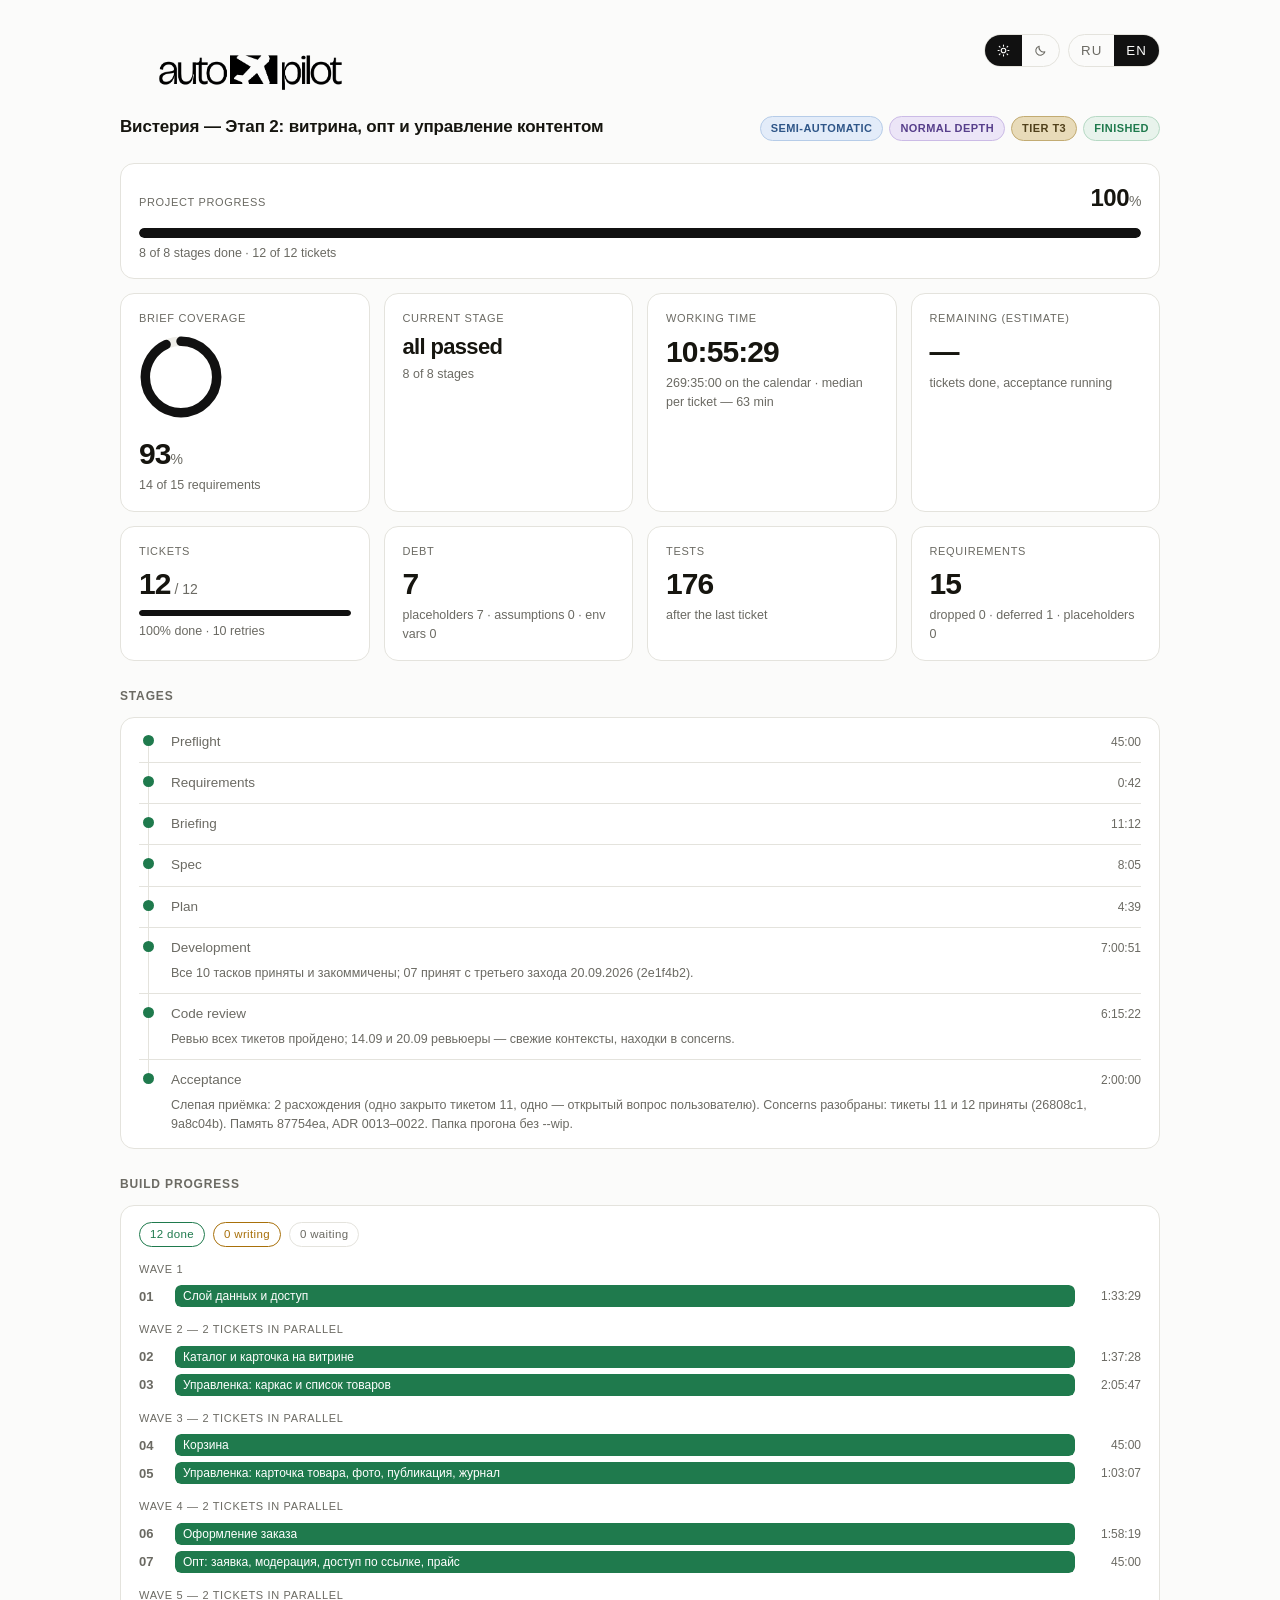
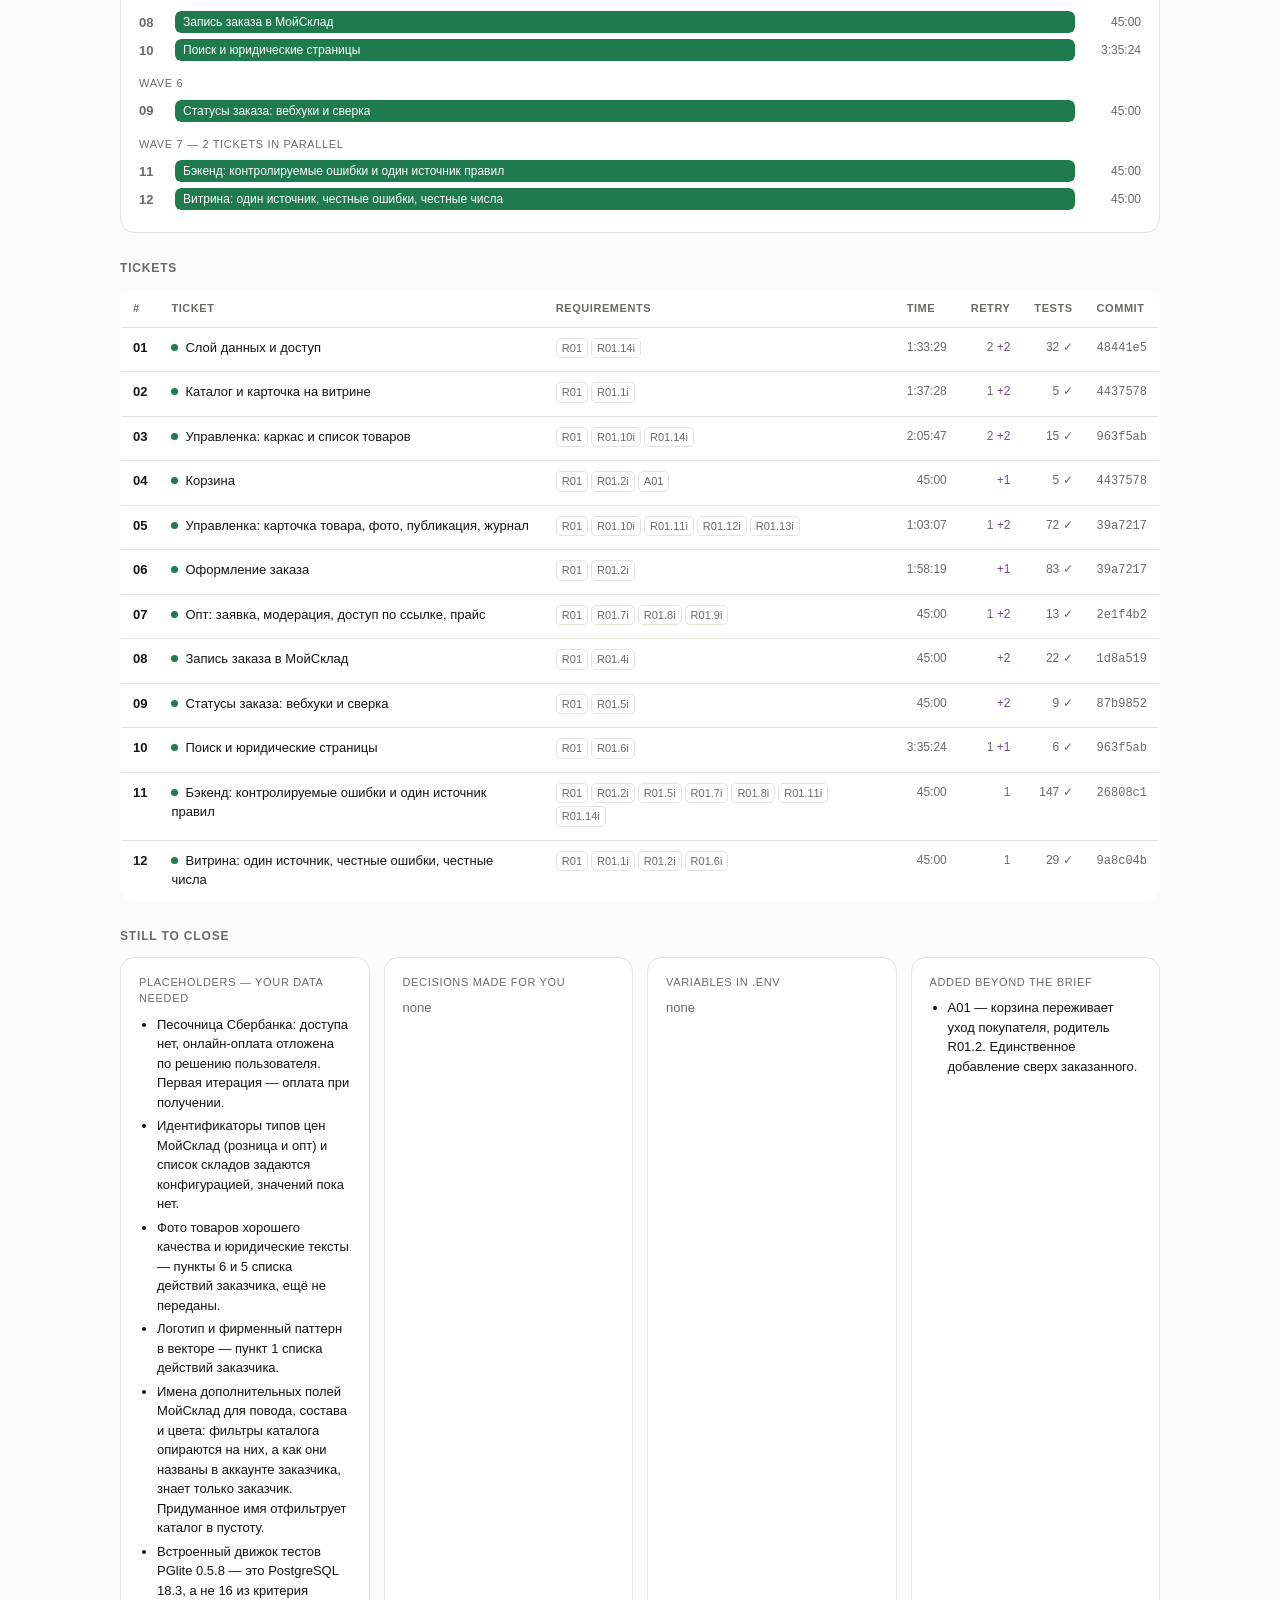
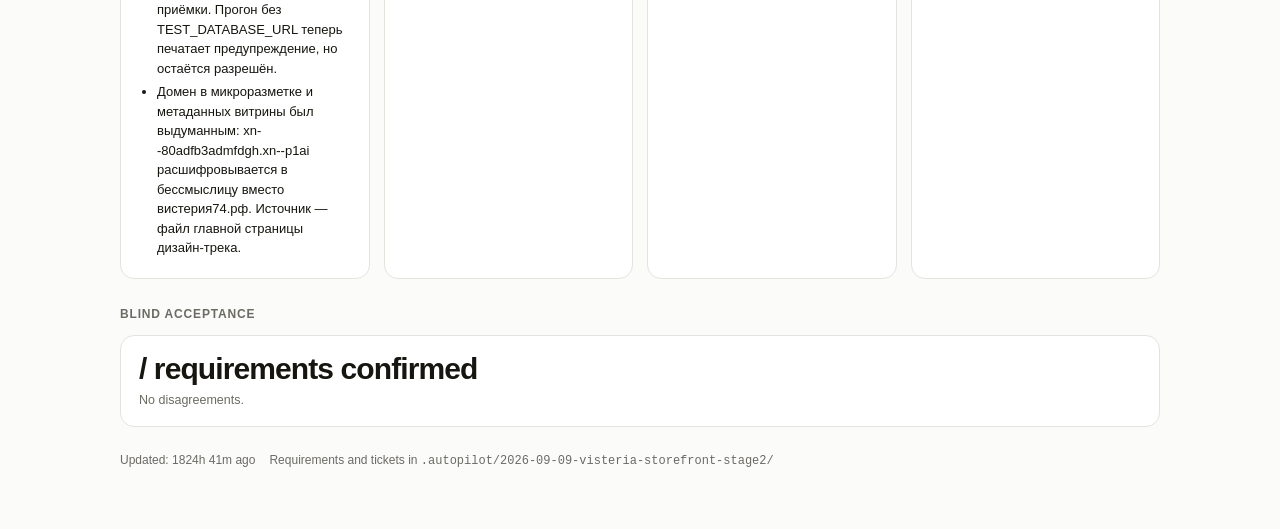
==== commit bf47983b: "docs: Этап 2 сдан — слепая приёмка, тикеты 11–12, ADR 0013–0022, папка прогона без --wip - слепая пр" ====
--- a/.autopilot/dashboard.html
+++ b/.autopilot/dashboard.html
@@ -254,7 +254,7 @@
      правке, снимок — на каждом вызове .autopilot/sync.py, и он же вписывает
      файл в страницу, так что снимок либо равен файлу, либо старше его.
      Между маркерами правит только sync.py; руками — никогда. -->
-<script>/*STATE-BEGIN*/window.STATE={"slug": "visteria-storefront-stage2", "dir": "2026-09-09-visteria-storefront-stage2--wip", "title": "Вистерия — Этап 2: витрина, опт и управление контентом", "mode": "semi", "depth": "normal", "polish": null, "tier": "T3", "briefFile": "2026-09-09-brief.md", "memoryFile": "AGENTS.md", "skillDir": "C:/Users/Denn/claude_projects/website_visteria/.agents/skills/autopilot", "startedAt": "2026-09-09T19:30:00+03:00", "updatedAt": "2026-09-20T19:17:12+03:00", "finishedAt": null, "stages": [{"id": "preflight", "status": "done", "startedAt": "2026-09-09T19:30:00+03:00", "finishedAt": "2026-09-09T20:43:37+03:00"}, {"id": "manifest", "status": "done", "startedAt": "2026-09-09T20:43:37+03:00", "finishedAt": "2026-09-09T20:44:19+03:00"}, {"id": "briefing", "status": "done", "startedAt": "2026-09-09T20:44:19+03:00", "finishedAt": "2026-09-09T20:55:31+03:00"}, {"id": "spec", "status": "done", "startedAt": "2026-09-09T20:55:31+03:00", "finishedAt": "2026-09-09T21:03:36+03:00"}, {"id": "plan", "status": "done", "startedAt": "2026-09-09T21:03:36+03:00", "finishedAt": "2026-09-09T21:08:15+03:00"}, {"id": "build", "status": "done", "startedAt": "2026-09-09T21:08:15+03:00", "note": "Все 10 тасков приняты и закоммичены; 07 принят с третьего захода 20.09.2026 (2e1f4b2).", "finishedAt": "2026-09-20T19:10:40+03:00"}, {"id": "review", "status": "done", "startedAt": "2026-09-09T23:39:38+03:00", "finishedAt": "2026-09-20T19:10:40+03:00", "note": "Ревью всех тикетов пройдено; 14.09 и 20.09 ревьюеры — свежие контексты, находки в concerns."}, {"id": "final", "status": "pending"}], "requirements": {"total": 15, "done": 14, "inTicket": 0, "inSpec": 0, "placeholder": 0, "deferred": 1, "dropped": 0}, "tickets": [{"id": "01", "title": "Слой данных и доступ", "requirements": ["R01", "R01.14i"], "blockedBy": [], "wave": 1, "zone": ["packages/db", "packages/shared-types", "apps/api/src/access"], "status": "done", "retries": 2, "repairs": 2, "handoffs": 0, "startedAt": "2026-09-09T21:08:44+03:00", "note": "Принят. Контракт прав на запись совпадает с первоисточником построчно; три утверждения проверены мутацией.", "tests": {"passed": 32, "failed": 0}, "repairFindings": ["Повтор по известному syncId заново проверяет остаток и падает, хотя заказ уже есть.", "Белый список описывает только чтение; права на запись не выражены нигде, два таска придумают каждый свои.", "Индекс orders_status_time — шестое изменение схемы, не объявлен среди пяти.", "Тест обещает поле вне всех белых списков, а проверяет поле, которое есть у admin.", "Без TEST_DATABASE_URL прогон молча уезжает на встроенный движок, а критерий называет PostgreSQL 16."], "finishedAt": "2026-09-11T08:25:55+03:00", "commit": "48441e5"}, {"id": "02", "title": "Каталог и карточка на витрине", "requirements": ["R01", "R01.1i"], "blockedBy": ["01"], "wave": 2, "zone": ["apps/api/src/catalog", "apps/web/src/app/catalog", "apps/web/src/app/product"], "status": "done", "retries": 1, "repairs": 2, "handoffs": 0, "startedAt": "2026-09-09T23:39:38+03:00", "note": "Принят: повторное ревью закрыло все пять условий, домен проверен машинной расшифровкой.", "tests": {"passed": 5, "failed": 0}, "finishedAt": "2026-09-11T18:19:19+03:00", "commit": "4437578"}, {"id": "03", "title": "Управленка: каркас и список товаров", "requirements": ["R01", "R01.10i", "R01.14i"], "blockedBy": ["01"], "wave": 2, "zone": ["apps/admin", "apps/api/src/admin"], "status": "done", "retries": 2, "repairs": 2, "handoffs": 0, "note": "Принят: ревью пройдено, дыра с назначением сессии закрыта миграцией 0005.", "startedAt": "2026-09-11T08:22:26+03:00", "tests": {"passed": 15, "failed": 0}, "finishedAt": "2026-09-12T12:43:32+03:00", "commit": "963f5ab", "repairFindings": ["Строка сессии не имеет признака назначения: пригласительная ссылка оптовика открыла бы управленку.", "Снятие перепроверки роли на каждом запросе прогон не заметил.", "Снятие проверки срока сессии прогон не заметил.", "Нечитаемая cookie даёт 500 вместо 401.", "contentRepo.list переписан в чужой зоне и не объявлен; два эндпойнта и пустой идентификатор в списке тоже."]}, {"id": "04", "title": "Корзина", "requirements": ["R01", "R01.2i", "A01"], "blockedBy": ["02"], "wave": 3, "zone": ["apps/api/src/cart", "apps/web/src/app/cart"], "status": "done", "retries": 0, "repairs": 1, "handoffs": 0, "startedAt": "2026-09-11T08:29:54+03:00", "note": "Принят: правило денег одно, плавающий тест прогнан пять раз из пяти зелёным.", "tests": {"passed": 5, "failed": 0}, "finishedAt": "2026-09-11T18:19:19+03:00", "commit": "4437578", "repairFindings": ["Оплачиваемая сумма считается по двум правилам: SQL включает непродаваемые позиции, бэкенд нет. Оформление заказа выставило бы счёт за то, что купить нельзя.", "setQuantityIfCurrent дописан в запрещённую зону и не заявлен в контракте.", "Добавление в корзину читает и пишет разными запросами: два одновременных добавления дают одну позицию.", "Заявлен потолок 99 штук, которого в коде нет вовсе.", "Нечисловое количество молча становится единицей; удаление не покрыто утверждением в журнале."]}, {"id": "05", "title": "Управленка: карточка товара, фото, публикация, журнал", "requirements": ["R01", "R01.10i", "R01.11i", "R01.12i", "R01.13i"], "blockedBy": ["03"], "wave": 3, "zone": ["apps/admin", "apps/api/src/admin"], "status": "done", "retries": 1, "repairs": 2, "handoffs": 1, "startedAt": "2026-09-12T12:25:25+03:00", "note": "Принят: manifest/spec чистые, прежние блокеры по badges/sortWeight и concurrent upload закрыты; craft-оговорки занесены в concerns.", "tests": {"passed": 72, "failed": 0}, "finishedAt": "2026-09-13T16:32:14+03:00", "commit": "39a7217"}, {"id": "06", "title": "Оформление заказа", "requirements": ["R01", "R01.2i"], "blockedBy": ["04"], "wave": 4, "zone": ["apps/api/src/checkout", "apps/web/src/app/checkout"], "status": "done", "retries": 0, "repairs": 1, "handoffs": 0, "startedAt": "2026-09-11T18:19:19+03:00", "note": "Принят: оформление заказа зелёное, Manifest+Spec ревью чистое; закоммичен вместе с 05 из-за общих API/db файлов.", "tests": {"passed": 83, "failed": 0}, "finishedAt": "2026-09-13T16:32:14+03:00", "commit": "39a7217"}, {"id": "07", "title": "Опт: заявка, модерация, доступ по ссылке, прайс", "requirements": ["R01", "R01.7i", "R01.8i", "R01.9i"], "blockedBy": ["02", "05"], "wave": 4, "zone": ["apps/api/src/wholesale", "apps/web/src/app/opt", "apps/admin/src/wholesale"], "status": "done", "retries": 1, "repairs": 2, "handoffs": 0, "startedAt": "2026-09-20T18:22:07+03:00", "note": "Принят 20.09.2026 с третьего захода: Manifest R01.7i/8i/9i done, условия A–F закрыты тестами, Spec и Craft без blocking, дозапрос на три правки закрыт и перепроверен. Срок ответа и минимальная партия — видимые заглушки по решению пользователя.", "tests": {"passed": 13, "failed": 0}, "commit": "2e1f4b2", "finishedAt": "2026-09-20T19:10:40+03:00"}, {"id": "08", "title": "Запись заказа в МойСклад", "requirements": ["R01", "R01.4i"], "blockedBy": ["06"], "wave": 5, "zone": ["apps/sync-worker/src/orders", "packages/moysklad-client"], "status": "done", "retries": 0, "repairs": 2, "handoffs": 0, "startedAt": "2026-09-13T16:32:14+03:00", "note": "Принят: recovery для new, idempotency от orderNumber, без самовольного confirmed, courier note доставлен.", "tests": {"passed": 22, "failed": 0}, "finishedAt": "2026-09-13T20:54:35+03:00", "commit": "1d8a519"}, {"id": "09", "title": "Статусы заказа: вебхуки и сверка", "requirements": ["R01", "R01.5i"], "blockedBy": ["08"], "wave": 6, "zone": ["apps/api/src/webhooks", "apps/sync-worker/src/orders"], "status": "done", "retries": 0, "repairs": 2, "handoffs": 1, "startedAt": "2026-09-13T20:54:35+03:00", "note": "Принят 20.09.2026: Manifest+Spec ревью чистое (R01.5i done), craft ревью 14.09 без blocking; код отделён от WIP 07 и закоммичен на master. Полный pnpm test: api 78, sync-worker 24, db 23, moysklad-client 3.", "commit": "87b9852", "finishedAt": "2026-09-20T17:57:32+03:00", "tests": {"passed": 9, "failed": 0}}, {"id": "10", "title": "Поиск и юридические страницы", "requirements": ["R01", "R01.6i"], "blockedBy": ["02"], "wave": 5, "zone": ["apps/web/src/app/sitemap.ts", "apps/web/src/app/robots.ts", "apps/web/src/app/legal"], "status": "done", "retries": 1, "repairs": 1, "handoffs": 0, "startedAt": "2026-09-11T18:29:31+03:00", "note": "Принят 20.09.2026: ремонт закрыл оба блокера (ссылки подвала и оформления заказа ведут на /legal/oferta и /legal/privacy из реестра), перепроверка чистая, Craft без blocking. Web-тесты 13/13, корневые typecheck и lint зелёные.", "tests": {"passed": 6, "failed": 0}, "finishedAt": "2026-09-20T18:14:49+03:00", "commit": "963f5ab, 843abe1", "repairFindings": ["Подвал ссылается на /oferta и /privacy, страницы живут по /legal/oferta и /legal/privacy — переход из подвала должен открывать страницу с заглушкой.", "На экране оформления заказа нет ссылок на оферту и обработку персональных данных; адреса должны браться из legal/routes.ts."]}], "singlePass": null, "tests": {"passed": 123, "failed": 0}, "debt": {"placeholders": ["Песочница Сбербанка: доступа нет, онлайн-оплата отложена по решению пользователя. Первая итерация — оплата при получении.", "Идентификаторы типов цен МойСклад (розница и опт) и список складов задаются конфигурацией, значений пока нет.", "Фото товаров хорошего качества и юридические тексты — пункты 6 и 5 списка действий заказчика, ещё не переданы.", "Логотип и фирменный паттерн в векторе — пункт 1 списка действий заказчика.", "Имена дополнительных полей МойСклад для повода, состава и цвета: фильтры каталога опираются на них, а как они названы в аккаунте заказчика, знает только заказчик. Придуманное имя отфильтрует каталог в пустоту.", "Встроенный движок тестов PGlite 0.5.8 — это PostgreSQL 18.3, а не 16 из критерия приёмки. Прогон без TEST_DATABASE_URL теперь печатает предупреждение, но остаётся разрешён.", "Домен в микроразметке и метаданных витрины был выдуманным: xn--80adfb3admfdgh.xn--p1ai расшифровывается в бессмыслицу вместо вистерия74.рф. Источник — файл главной страницы дизайн-трека."], "assumptions": [], "emptyEnv": []}, "additions": ["A01 — корзина переживает уход покупателя, родитель R01.2. Единственное добавление сверх заказанного."], "coverage": {"found": 12, "fixed": 12, "deferred": 0, "note": "G2: сверка нашла 12 пробелов, все закрыты 16 добавленными историями. Три находки признаны раскрытием, а не пробелом."}, "concerns": ["Данные: константа SQL для фильтра по дополнительным полям открывает скобку, которую закрывает другая константа. Фрагмент не является выражением сам по себе.", "Данные: cart_events.anonymous_id заполняется идентификатором корзины. Аналитика прочтёт колонку как посетителя, если смысл не назван в контракте.", "Данные: clear и attachUser пересобирают весь вид корзины на каждой позиции в цикле.", "Оплата отложена решением пользователя: эквайринг не пишется даже заглушкой, пока нет доступа к песочнице Сбербанка.", "Данные: в шапке миграции пункт про колонки заказа назван «шесть», а перечисляет пять — шестая вынесена отдельным пунктом. Состав верен, счёт в тексте нет.", "Доступ: отказ по неизвестному полю правки сообщает «роль не установлена», хотя роль вызывающего известна. В журнале это прочтётся неверно.", "Приёмка: критерий таска 01 говорит «на настоящем PostgreSQL 16», а замена на встроенный движок записана только в выводе прогона и в комментарии, но не в самом критерии.", "Витрина: счётчик «в наличии сегодня» в шапке каталога — заглушка. Ни один эндпойнт такого числа не отдаёт, стоит число товаров в категории.", "Витрина: бабочек на экранах каталога нет — компонент жёстко ждёт три точки старта и три посадки главной страницы, а править его нельзя.", "Витрина: адрес магазина продублирован в метатегах каталога и карточки вместо одного источника пользовательских данных.", "Витрина: fallback описания карточки применяется к основным метатегам, но не к Open Graph.", "Витрина: вариант каскада tall объявлен, но недостижим и визуально совпадает с medium.", "Корзина: поля requested и granted используют разную семантику при повторном добавлении позиции.", "Корзина: повреждённая percent-encoded cookie может бросить исключение вместо пустой корзины.", "Корзина: удаление позиции и очистка не доводят неуспех мутации до видимой ошибки.", "Корзина: сообщение результата строится из подделываемых query-флагов, а не из доверенного ответа сервера.", "Корзина: API_BASE_URL и имя cookie повторно объявлены вместо единого источника.", "Корзина: в ответе на добавление запрошенное количество берётся из тела запроса, а выданное по итогу позиции, поэтому выданное иногда больше запрошенного.", "Корзина: пустая корзина отдаётся общим изменяемым объектом.", "Корзина: одно и то же выражение для проверки идентификатора живёт в двух файлах модуля.", "Корзина: в шапке витрины нет входа в корзину — шапка принадлежит дизайн-треку, не трогали.", "Корзина: фото позиций в ответе нет, на их месте фирменная плита. Иначе экран корзины давал бы по запросу на позицию.", "Управленка: вход читает список доступа, пользователей и сессии собственным запросом прямо в бэкенде, хотя место такому коду в пакете данных. Пакет был вне зоны таска.", "Управленка: предел попыток входа живёт в памяти процесса. При нескольких экземплярах бэкенда считается у каждого отдельно.", "Управленка: вход не создаёт учётную запись сотрудника, иначе пришлось бы выдумать имя. Нет строки — отказ с названной причиной, оба ручных шага описаны в README.", "Корзина: тест «два одновременных в корзину не теряют добавление» один раз упал и прошёл на повторе — плавающий по времени. Замечен исполнителем соседнего таска.", "Витрина: каталог тестов витрины не покрыт проверкой типов — в настройке указан только каталог исходников.", "Корзина: белый список полей позиции в модуле доступа не знает про оплачиваемое количество — сериализатор срежет поле. Корзина им не пользуется, оформлению заказа это может понадобиться.", "Корзина: количество выше диапазона PostgreSQL int проходит проверку safe integer и может дать HTTP 500 вместо контролируемого 400.", "Управленка: параметры scrypt и длина ключа принимаются из строки без верхних границ и исполняются синхронно.", "Управленка: пять неудачных входов одного клиента блокируют единственную служебную учётную запись всем сотрудникам на пять минут.", "Управленка: повреждённое percent-кодирование session cookie может дать URIError и HTTP 500.", "Управленка: при сетевом сбое logout интерфейс показывает экран входа, хотя серверная сессия может остаться активной.", "Управленка: ответы параллельных reload не упорядочены, медленный старый запрос может заменить новый фильтр.", "Управленка: ошибка загрузки справочников молча превращается в пустые селекты.", "Управленка: неожиданная ошибка одной карточки может оборвать bulk после частично выполненных изменений без полного отчёта.", "Управленка: фильтр «без описания» считает пробелы и пустую HTML-оболочку заполненным rich-text.", "Управленка: HTTP-тест входа не проверяет истёкшую expires_at сессию.", "Управленка: ensure не проверен отдельными HTTP-утверждениями 401/403 и отсутствия записи при отказе.", "Управленка: неизвестный moyskladId на ensure превращается в HTTP 500 вместо документированного 404/400.", "Управленка: тест updatedAt сравнивает поле с самим фактическим ответом и не доказывает fallback на products.updated_at.", "Процесс: таски 02, 03 и 04 закоммичены одним коммитом 4437578 до ревью и не оркестратором. Порядок «один таск — один коммит после ревью» нарушен, точки отката за отдельные таски потеряны. История не переписывалась: это решение пользователя.", "Витрина: на экране корзины осталась вторая копия выражения для разбора чисел, но у неё другая работа — разбор чисел баннера из адреса. Предела позиции не ставит; при остатке свыше 999 баннер просто не покажется.", "Витрина: разбор количества пришлось вынести отдельным модулем — файл серверных действий вправе экспортировать только асинхронные функции, и утверждать разбор оттуда нечем.", "Процесс: в репозитории параллельно работает кто-то ещё. На диске найдены редактор карточки, хранилище медиа и правки синхронизатора — тасков 05 и 08 оркестратор не запускал.", "Витрина: в подвале сайта три ссылки ведут в 404 — оферта, политика и доставка. Первые две теперь живут по другим адресам, страницы доставки в проекте нет вовсе. Подвал принадлежит дизайн-треку, не трогали.", "Поиск: в оформлении заказа нет ссылки на оферту и согласие на обработку данных. Ставит её владелец оформления из общего реестра адресов.", "Поиск: дата изменения в карте сайта не проставлена — публичный ответ каталога её не несёт, а дата сборки на её месте ровно то, от чего предостерегает первоисточник по продвижению.", "Поиск: директиву Clean-param для Яндекса выразить нечем — тип карты правил такого не знает. Вместо параметров сортировки и страницы закрыт параметр смещения, расхождение названо в комментарии файла.", "Управленка: выключенный, но ранее назначенный бейдж остаётся в полном autosave-патче флориста и сервер отклоняет даже правку названия; неактивный старый бейдж не должен блокировать разрешённые поля.", "Управленка: конкурентный media-upload тест использует один PGlite executor, который последовательно исполняет транзакции; межсоединительный lock стоит подтвердить PostgreSQL multi-connection тестом или отдельным lock-швом.", "Опт: таск 07 не принят после двух ремонтов — в API, витрине и тестах остался неподтверждённый SLA «два рабочих дня», production-конфигурация минимальной партии не подключена, PDF-прайс заменяет кириллицу на `?`, выгрузка молча ограничена первой страницей, approve+token не атомарны.", "Статусы заказа: таск 09 остановлен на repair из-за лимитов. Первая версия и текущий WIP не приняты: нельзя угадывать имена статусов МойСклад, контракт webhook/polling должен соответствовать реальному API, обработка должна быть атомарной и покрывать все заказы.", "Таск 09 · packages/db/src/order-status-map.ts · SQL статусов лежит в packages/db, хотя тикет писал «не трогать packages/db»: отступление оправдано 00-core («packages/db владеет всеми запросами») и требованием repair, контракт 01-orders принял.", "Таск 09 · apps/api/src/app.ts (moyskladStateReader) · reader статуса импортируется по файловому пути ../../sync-worker/dist/orders/index.js без зависимости apps/api на sync-worker; без dist или без MOYSKLAD_API_TOKEN в процессе API reader = undefined и вебхуки молча ложатся в unknown (сверка догоняет). Нужна явная зависимость и предупреждение в журнале.", "Таск 09 · packages/db/src/order-status-map.ts (setOrderStatusFromMoysklad, processMoyskladWebhookStatus) · смена статуса сырым update — вторая версия orderRepo.setStatus из 01-orders; свести к одному пути или объяснить в контракте.", "Таск 09 · apps/api/src/app.ts (ApiOptions.resolveMoyskladOrderState) · четвёртый тестовый шов вопреки 00-core «швов три»; moyskladClient уже покрывает внедряемый транспорт.", "Таск 09 · apps/api/src/app.ts (useBodyParser verify) · rawBody копируется для каждого JSON-запроса всех контроллеров, а нужен только вебхуку как fallback ключа без requestId.", "Таск 10 · apps/web/src/app/layout.tsx:9 · домен вистерия74.рф (punycode) захардкожен в metadataBase, не переменная окружения; при пустом metadataBase siteOrigin() отдаёт пустую строку и карта сайта становится относительной. Домен совпадает с 14_security-and-process-decisions.md §6 — не выдуман.", "Таск 10 · apps/web/src/app/robots.ts:41-44 · правило /*?offset= закрывает листание только когда offset первый параметр, а адреса из catalog/_lib/query.ts ставят его после category; ни одно утверждение seo.test.ts закрытость листания не проверяет. Disallow /search и /account — маршрутов нет на Этапе 2.", "Таск 10 · apps/web/src/app/sitemap.ts:54-58 · отказ бэкенда на первой странице отдаёт 200 с картой из двух адресов вместо ошибки ответа (поисковик потеряет каталог); отказ на второй странице и предел MAX_PAGES тестами не покрыты.", "Таск 10 · apps/web/src/app/sitemap.ts:87, robots.ts:3 · siteOrigin через ?? \"\" молча даёт относительные адреса; robots тянет из sitemap.ts fetchCatalog и force-dynamic — адрес сайта и путь карты стоит вынести в отдельный модуль.", "Таск 10 · apps/web/test/legal.test.ts:34-35, seo.test.ts:51-54 · утверждения на имена идентификаторов и подстроки исходника (DocumentPending, legalMetadata, readFile), а не на поведение страницы.", "Таск 10 · apps/web/src/app/legal/oferta/page.tsx, privacy/page.tsx · два файла совпадают полностью кроме адреса — общая обёртка или маршрут [document] по реестру.", "Таск 10 · apps/web/src/app/cart/page.tsx, checkout/page.tsx, checkout/done/page.tsx · есть title, нет description; страницы noindex.", "Таск 10 · interfaces/00-core.md выставляет /legal, а голый /legal отдаёт 404: есть только /legal/oferta и /legal/privacy.", "Локальная среда · apps/web/.next/types/app/opt/* · устаревшие сгенерированные типы удалённого маршрута /opt валят pnpm --filter @visteria/web typecheck; лечится очисткой .next, к коду не относится.", "Таск 07 · site-header.tsx · находка ревью «ссылки на /opt в навигации нет» оказалась ошибочной: пункт «Опт» → /opt стоит в общем массиве nav (apps/web/src/lib/content.ts:132) и попадает в шапку и мобильное меню; закреплено тестом header.test.ts, коммит da25db2 (20.09.2026). Снято.", "Таск 07 · packages/db/src/wholesale.ts:13 · константа PRICE копирует проекцию PUBLIC_FIELDS из catalog.ts целиком плюс одна колонка; новое публичное поле разойдётся между каталогом и прайсом.", "Таск 07 · apps/api/src/wholesale/controller.ts:108 · поле exports в JSON отдаёт пути API с сырым токеном, которые витрина не читает (строит свои /opt/price/…): либо витрина потребляет exports, либо поля нет.", "Таск 07 · apps/api/src/wholesale/controller.ts:16,156 · WholesaleTransaction дублирует CheckoutTransaction по форме; actor() — посредник в одну строку до runtime.staffAuth.", "Таск 07 · apps/web/src/app/opt/actions.ts:36, controller.ts:176, request-form.tsx:48 · правило ИНН существует в трёх несогласованных вариантах (pattern допускает 11 цифр); нужно одно правило.", "Таск 07 · apps/web/src/app/opt/_lib/api.ts:5,33 · четвёртая копия BASE и вторая копия Loaded<T> из catalog/_lib/api.ts.", "Таск 07 · apps/api/src/wholesale/export.ts:50,184 и test/wholesale.test.ts:454,556-574 · PDF без сжатия потоков и zip «store» выбраны ради читаемости тестами; тесты привязаны к способу упаковки и имени шрифта, а не только к декодированному тексту. Excel в самом Excel не открывался, проверен только распаковкой XML.", "Таск 07 · apps/admin/src/wholesale/index.tsx:37 · useEffect перезагружает список по флагу busy — двойной запрос на каждое решение.", "Таск 07 · срок ответа менеджера — константа-заглушка RESPONSE_TERM_PLACEHOLDER, не переменная окружения; TTL ссылки 180 дней — техническое умолчание, переопределяется WHOLESALE_ACCESS_TTL_DAYS. Письма оптовику сервер не шлёт: менеджер копирует ссылку из управленки."], "reviewers": {"manifestSpec": null, "craft": null, "note": "Ручки 14.09 мертвы после смены среды; 20.09 ревью 09 делал свежий Manifest+Spec ревьюер."}, "blind": null};/*STATE-END*/</script>
+<script>/*STATE-BEGIN*/window.STATE={"slug": "visteria-storefront-stage2", "dir": "2026-09-09-visteria-storefront-stage2", "title": "Вистерия — Этап 2: витрина, опт и управление контентом", "mode": "semi", "depth": "normal", "polish": null, "tier": "T3", "briefFile": "2026-09-09-brief.md", "memoryFile": "AGENTS.md", "skillDir": "C:/Users/Denn/claude_projects/website_visteria/.agents/skills/autopilot", "startedAt": "2026-09-09T19:30:00+03:00", "updatedAt": "2026-09-21T01:05:00+03:00", "finishedAt": "2026-09-21T01:05:00+03:00", "stages": [{"id": "preflight", "status": "done", "startedAt": "2026-09-09T19:30:00+03:00", "finishedAt": "2026-09-09T20:43:37+03:00"}, {"id": "manifest", "status": "done", "startedAt": "2026-09-09T20:43:37+03:00", "finishedAt": "2026-09-09T20:44:19+03:00"}, {"id": "briefing", "status": "done", "startedAt": "2026-09-09T20:44:19+03:00", "finishedAt": "2026-09-09T20:55:31+03:00"}, {"id": "spec", "status": "done", "startedAt": "2026-09-09T20:55:31+03:00", "finishedAt": "2026-09-09T21:03:36+03:00"}, {"id": "plan", "status": "done", "startedAt": "2026-09-09T21:03:36+03:00", "finishedAt": "2026-09-09T21:08:15+03:00"}, {"id": "build", "status": "done", "startedAt": "2026-09-09T21:08:15+03:00", "note": "Все 10 тасков приняты и закоммичены; 07 принят с третьего захода 20.09.2026 (2e1f4b2).", "finishedAt": "2026-09-20T19:10:40+03:00"}, {"id": "review", "status": "done", "startedAt": "2026-09-09T23:39:38+03:00", "finishedAt": "2026-09-20T19:10:40+03:00", "note": "Ревью всех тикетов пройдено; 14.09 и 20.09 ревьюеры — свежие контексты, находки в concerns."}, {"id": "final", "status": "done", "startedAt": "2026-09-20T20:05:00+03:00", "note": "Слепая приёмка: 2 расхождения (одно закрыто тикетом 11, одно — открытый вопрос пользователю). Concerns разобраны: тикеты 11 и 12 приняты (26808c1, 9a8c04b). Память 87754ea, ADR 0013–0022. Папка прогона без --wip.", "finishedAt": "2026-09-21T01:05:00+03:00"}], "requirements": {"total": 15, "done": 14, "inTicket": 0, "inSpec": 0, "placeholder": 0, "deferred": 1, "dropped": 0}, "tickets": [{"id": "01", "title": "Слой данных и доступ", "requirements": ["R01", "R01.14i"], "blockedBy": [], "wave": 1, "zone": ["packages/db", "packages/shared-types", "apps/api/src/access"], "status": "done", "retries": 2, "repairs": 2, "handoffs": 0, "startedAt": "2026-09-09T21:08:44+03:00", "note": "Принят. Контракт прав на запись совпадает с первоисточником построчно; три утверждения проверены мутацией.", "tests": {"passed": 32, "failed": 0}, "repairFindings": ["Повтор по известному syncId заново проверяет остаток и падает, хотя заказ уже есть.", "Белый список описывает только чтение; права на запись не выражены нигде, два таска придумают каждый свои.", "Индекс orders_status_time — шестое изменение схемы, не объявлен среди пяти.", "Тест обещает поле вне всех белых списков, а проверяет поле, которое есть у admin.", "Без TEST_DATABASE_URL прогон молча уезжает на встроенный движок, а критерий называет PostgreSQL 16."], "finishedAt": "2026-09-11T08:25:55+03:00", "commit": "48441e5"}, {"id": "02", "title": "Каталог и карточка на витрине", "requirements": ["R01", "R01.1i"], "blockedBy": ["01"], "wave": 2, "zone": ["apps/api/src/catalog", "apps/web/src/app/catalog", "apps/web/src/app/product"], "status": "done", "retries": 1, "repairs": 2, "handoffs": 0, "startedAt": "2026-09-09T23:39:38+03:00", "note": "Принят: повторное ревью закрыло все пять условий, домен проверен машинной расшифровкой.", "tests": {"passed": 5, "failed": 0}, "finishedAt": "2026-09-11T18:19:19+03:00", "commit": "4437578"}, {"id": "03", "title": "Управленка: каркас и список товаров", "requirements": ["R01", "R01.10i", "R01.14i"], "blockedBy": ["01"], "wave": 2, "zone": ["apps/admin", "apps/api/src/admin"], "status": "done", "retries": 2, "repairs": 2, "handoffs": 0, "note": "Принят: ревью пройдено, дыра с назначением сессии закрыта миграцией 0005.", "startedAt": "2026-09-11T08:22:26+03:00", "tests": {"passed": 15, "failed": 0}, "finishedAt": "2026-09-12T12:43:32+03:00", "commit": "963f5ab", "repairFindings": ["Строка сессии не имеет признака назначения: пригласительная ссылка оптовика открыла бы управленку.", "Снятие перепроверки роли на каждом запросе прогон не заметил.", "Снятие проверки срока сессии прогон не заметил.", "Нечитаемая cookie даёт 500 вместо 401.", "contentRepo.list переписан в чужой зоне и не объявлен; два эндпойнта и пустой идентификатор в списке тоже."]}, {"id": "04", "title": "Корзина", "requirements": ["R01", "R01.2i", "A01"], "blockedBy": ["02"], "wave": 3, "zone": ["apps/api/src/cart", "apps/web/src/app/cart"], "status": "done", "retries": 0, "repairs": 1, "handoffs": 0, "startedAt": "2026-09-11T08:29:54+03:00", "note": "Принят: правило денег одно, плавающий тест прогнан пять раз из пяти зелёным.", "tests": {"passed": 5, "failed": 0}, "finishedAt": "2026-09-11T18:19:19+03:00", "commit": "4437578", "repairFindings": ["Оплачиваемая сумма считается по двум правилам: SQL включает непродаваемые позиции, бэкенд нет. Оформление заказа выставило бы счёт за то, что купить нельзя.", "setQuantityIfCurrent дописан в запрещённую зону и не заявлен в контракте.", "Добавление в корзину читает и пишет разными запросами: два одновременных добавления дают одну позицию.", "Заявлен потолок 99 штук, которого в коде нет вовсе.", "Нечисловое количество молча становится единицей; удаление не покрыто утверждением в журнале."]}, {"id": "05", "title": "Управленка: карточка товара, фото, публикация, журнал", "requirements": ["R01", "R01.10i", "R01.11i", "R01.12i", "R01.13i"], "blockedBy": ["03"], "wave": 3, "zone": ["apps/admin", "apps/api/src/admin"], "status": "done", "retries": 1, "repairs": 2, "handoffs": 1, "startedAt": "2026-09-12T12:25:25+03:00", "note": "Принят: manifest/spec чистые, прежние блокеры по badges/sortWeight и concurrent upload закрыты; craft-оговорки занесены в concerns.", "tests": {"passed": 72, "failed": 0}, "finishedAt": "2026-09-13T16:32:14+03:00", "commit": "39a7217"}, {"id": "06", "title": "Оформление заказа", "requirements": ["R01", "R01.2i"], "blockedBy": ["04"], "wave": 4, "zone": ["apps/api/src/checkout", "apps/web/src/app/checkout"], "status": "done", "retries": 0, "repairs": 1, "handoffs": 0, "startedAt": "2026-09-11T18:19:19+03:00", "note": "Принят: оформление заказа зелёное, Manifest+Spec ревью чистое; закоммичен вместе с 05 из-за общих API/db файлов.", "tests": {"passed": 83, "failed": 0}, "finishedAt": "2026-09-13T16:32:14+03:00", "commit": "39a7217"}, {"id": "07", "title": "Опт: заявка, модерация, доступ по ссылке, прайс", "requirements": ["R01", "R01.7i", "R01.8i", "R01.9i"], "blockedBy": ["02", "05"], "wave": 4, "zone": ["apps/api/src/wholesale", "apps/web/src/app/opt", "apps/admin/src/wholesale"], "status": "done", "retries": 1, "repairs": 2, "handoffs": 0, "startedAt": "2026-09-20T18:22:07+03:00", "note": "Принят 20.09.2026 с третьего захода: Manifest R01.7i/8i/9i done, условия A–F закрыты тестами, Spec и Craft без blocking, дозапрос на три правки закрыт и перепроверен. Срок ответа и минимальная партия — видимые заглушки по решению пользователя.", "tests": {"passed": 13, "failed": 0}, "commit": "2e1f4b2", "finishedAt": "2026-09-20T19:10:40+03:00"}, {"id": "08", "title": "Запись заказа в МойСклад", "requirements": ["R01", "R01.4i"], "blockedBy": ["06"], "wave": 5, "zone": ["apps/sync-worker/src/orders", "packages/moysklad-client"], "status": "done", "retries": 0, "repairs": 2, "handoffs": 0, "startedAt": "2026-09-13T16:32:14+03:00", "note": "Принят: recovery для new, idempotency от orderNumber, без самовольного confirmed, courier note доставлен.", "tests": {"passed": 22, "failed": 0}, "finishedAt": "2026-09-13T20:54:35+03:00", "commit": "1d8a519"}, {"id": "09", "title": "Статусы заказа: вебхуки и сверка", "requirements": ["R01", "R01.5i"], "blockedBy": ["08"], "wave": 6, "zone": ["apps/api/src/webhooks", "apps/sync-worker/src/orders"], "status": "done", "retries": 0, "repairs": 2, "handoffs": 1, "startedAt": "2026-09-13T20:54:35+03:00", "note": "Принят 20.09.2026: Manifest+Spec ревью чистое (R01.5i done), craft ревью 14.09 без blocking; код отделён от WIP 07 и закоммичен на master. Полный pnpm test: api 78, sync-worker 24, db 23, moysklad-client 3.", "commit": "87b9852", "finishedAt": "2026-09-20T17:57:32+03:00", "tests": {"passed": 9, "failed": 0}}, {"id": "10", "title": "Поиск и юридические страницы", "requirements": ["R01", "R01.6i"], "blockedBy": ["02"], "wave": 5, "zone": ["apps/web/src/app/sitemap.ts", "apps/web/src/app/robots.ts", "apps/web/src/app/legal"], "status": "done", "retries": 1, "repairs": 1, "handoffs": 0, "startedAt": "2026-09-11T18:29:31+03:00", "note": "Принят 20.09.2026: ремонт закрыл оба блокера (ссылки подвала и оформления заказа ведут на /legal/oferta и /legal/privacy из реестра), перепроверка чистая, Craft без blocking. Web-тесты 13/13, корневые typecheck и lint зелёные.", "tests": {"passed": 6, "failed": 0}, "finishedAt": "2026-09-20T18:14:49+03:00", "commit": "963f5ab, 843abe1", "repairFindings": ["Подвал ссылается на /oferta и /privacy, страницы живут по /legal/oferta и /legal/privacy — переход из подвала должен открывать страницу с заглушкой.", "На экране оформления заказа нет ссылок на оферту и обработку персональных данных; адреса должны браться из legal/routes.ts."]}, {"id": "11", "title": "Бэкенд: контролируемые ошибки и один источник правил", "requirements": ["R01", "R01.2i", "R01.5i", "R01.7i", "R01.8i", "R01.11i", "R01.14i"], "blockedBy": ["01", "02", "03", "04", "05", "06", "07", "08", "09", "10"], "wave": 7, "zone": ["apps/api", "packages/shared-types", "apps/web/src/app/opt (два файла ИНН)", "scripts/*.ps1"], "status": "done", "retries": 1, "repairs": 0, "handoffs": 0, "note": "Приёмка: fix now из concerns — 500→4xx, ИНН в одном месте, неактивный бейдж, reader статусов через зависимость, rawBody только вебхуку, поле exports. + слепая приёмка: 'use server' в opt/actions.ts, вебхук без токена → контролируемая ошибка, кодировка scripts/*.ps1. Первый запуск 20:45 оборван лимитом сессии до первой правки; перезапуск 22:45. Исполнитель вернул DONE_WITH_CONCERNS 23:20 (api 97, всего 147); два ревью запущены. Ревью 00:00: Manifest+Spec — все 6 требований delivered, BLOCKING нет; Craft — один блокер (lockfile без новых workspace-ссылок), закрыт оркестратором pnpm install --offline. Ждёт коммита. Принят 00:20, коммит 26808c1 (с pnpm-lock.yaml и scripts/*.ps1).", "startedAt": "2026-09-20T20:45:00+03:00", "tests": {"passed": 147, "failed": 0}, "reviewFindings": ["hardening.test.ts:170 — тест-страж границы с МойСклад после импорта @visteria/sync-worker не может покраснеть на реальном пути; константа MOYSKLAD_TOKEN_VARIABLE заведена ради обхода grep-теста.", "admin/controller.ts:504 — ensure переводит любой RangeError в 404, а не только «товар не найден».", "app.ts:283 — rawBody привязан к точному пути /webhooks/moysklad; со слешем в конце ключ идемпотентности без requestId зависит от сериализации.", "shared-types INN_PATTERN допускает пробел между любыми цифрами, подсказка формы говорит «10 или 12 цифр».", "errors.ts:88 — текст любой 5xx ApiError идёт в журнал; сегодня все тексты фиксированы, правило держится только ревью.", "opt/_lib/api.ts:26 — тип WholesalePrice всё ещё объявляет поле exports, которого API больше не отдаёт."], "finishedAt": "2026-09-21T00:30:00+03:00", "commit": "26808c1"}, {"id": "12", "title": "Витрина: один источник, честные ошибки, честные числа", "requirements": ["R01", "R01.1i", "R01.2i", "R01.6i"], "blockedBy": ["01", "02", "03", "04", "05", "06", "07", "08", "09", "10"], "wave": 7, "zone": ["apps/web (кроме главной, шапки, подвала и двух файлов опта)"], "status": "done", "retries": 1, "repairs": 0, "handoffs": 0, "note": "Приёмка: fix now из concerns — дубли BASE/cookie/Loaded, cookie корзины, счётчик «в наличии сегодня», карта сайта при отказе, robots offset, OG fallback, юр. страницы, тесты на поведение. Первый запуск 20:45 оборван лимитом сессии до первой правки; перезапуск 22:45. Исполнитель вернул DONE_WITH_CONCERNS 23:45 (витрина 29, было 15); два ревью запущены. Ревью 00:15: Manifest+Spec — R01.1i/R01.2i/R01.6i delivered, Craft — BLOCKING нет. Принят, коммит 9a8c04b.", "startedAt": "2026-09-20T20:45:00+03:00", "tests": {"passed": 29, "failed": 0}, "finishedAt": "2026-09-21T00:30:00+03:00", "commit": "9a8c04b", "reviewFindings": ["lib/site.ts:17 ↔ layout.tsx — цикл макет↔утилита держится на отложенном импорте; домен должен остаться в макете ради теста API.", "lib/storefront.ts:50 — правило «ключ корзины — UUID» второй копией к apps/api/src/cart/cookie.ts; смена формы на бэкенде молча обнулит корзины.", "lib/storefront.ts:90 — relayedCartCookie не переносит очистку cookie (vs_cart=; Max-Age=0) от бэкенда.", "checkout/_lib/api.ts:88 и opt/_lib/api.ts:35 — рукописные fetch рядом с общим load; второй разбор Set-Cookie.", "test/legal.test.ts:1028 — assert.rejects без образца не отличает 404 от падения страницы.", "catalog/_components/header.tsx:22 — счётчик только на неполной первой странице (при каталоге >24 карточек строки не будет); порог по PAGE_SIZE, а не по limit ответа.", "checkout/done/page.tsx:26 — номер заказа стал числом, ведущие нули пропали бы (номера их не имеют).", "sitemap.ts:62 — 500 карты при отказе бэкенда не описано в README витрины.", "interfaces/02-catalog.md устарел: Loaded/load в @/lib/storefront, siteOrigin() из @/lib/site, счётчик больше не заглушка."]}], "singlePass": null, "tests": {"passed": 176, "failed": 0}, "debt": {"placeholders": ["Песочница Сбербанка: доступа нет, онлайн-оплата отложена по решению пользователя. Первая итерация — оплата при получении.", "Идентификаторы типов цен МойСклад (розница и опт) и список складов задаются конфигурацией, значений пока нет.", "Фото товаров хорошего качества и юридические тексты — пункты 6 и 5 списка действий заказчика, ещё не переданы.", "Логотип и фирменный паттерн в векторе — пункт 1 списка действий заказчика.", "Имена дополнительных полей МойСклад для повода, состава и цвета: фильтры каталога опираются на них, а как они названы в аккаунте заказчика, знает только заказчик. Придуманное имя отфильтрует каталог в пустоту.", "Встроенный движок тестов PGlite 0.5.8 — это PostgreSQL 18.3, а не 16 из критерия приёмки. Прогон без TEST_DATABASE_URL теперь печатает предупреждение, но остаётся разрешён.", "Домен в микроразметке и метаданных витрины был выдуманным: xn--80adfb3admfdgh.xn--p1ai расшифровывается в бессмыслицу вместо вистерия74.рф. Источник — файл главной страницы дизайн-трека."], "assumptions": [], "emptyEnv": []}, "additions": ["A01 — корзина переживает уход покупателя, родитель R01.2. Единственное добавление сверх заказанного."], "coverage": {"found": 12, "fixed": 12, "deferred": 0, "note": "G2: сверка нашла 12 пробелов, все закрыты 16 добавленными историями. Три находки признаны раскрытием, а не пробелом."}, "concerns": ["Данные: константа SQL для фильтра по дополнительным полям открывает скобку, которую закрывает другая константа. Фрагмент не является выражением сам по себе.", "Данные: cart_events.anonymous_id заполняется идентификатором корзины. Аналитика прочтёт колонку как посетителя, если смысл не назван в контракте.", "Данные: clear и attachUser пересобирают весь вид корзины на каждой позиции в цикле.", "Оплата отложена решением пользователя: эквайринг не пишется даже заглушкой, пока нет доступа к песочнице Сбербанка.", "Данные: в шапке миграции пункт про колонки заказа назван «шесть», а перечисляет пять — шестая вынесена отдельным пунктом. Состав верен, счёт в тексте нет.", "Доступ: отказ по неизвестному полю правки сообщает «роль не установлена», хотя роль вызывающего известна. В журнале это прочтётся неверно.", "Приёмка: критерий таска 01 говорит «на настоящем PostgreSQL 16», а замена на встроенный движок записана только в выводе прогона и в комментарии, но не в самом критерии.", "Витрина: счётчик «в наличии сегодня» в шапке каталога — заглушка. Ни один эндпойнт такого числа не отдаёт, стоит число товаров в категории.", "Витрина: бабочек на экранах каталога нет — компонент жёстко ждёт три точки старта и три посадки главной страницы, а править его нельзя.", "Витрина: адрес магазина продублирован в метатегах каталога и карточки вместо одного источника пользовательских данных.", "Витрина: fallback описания карточки применяется к основным метатегам, но не к Open Graph.", "Витрина: вариант каскада tall объявлен, но недостижим и визуально совпадает с medium.", "Корзина: поля requested и granted используют разную семантику при повторном добавлении позиции.", "Корзина: повреждённая percent-encoded cookie может бросить исключение вместо пустой корзины.", "Корзина: удаление позиции и очистка не доводят неуспех мутации до видимой ошибки.", "Корзина: сообщение результата строится из подделываемых query-флагов, а не из доверенного ответа сервера.", "Корзина: API_BASE_URL и имя cookie повторно объявлены вместо единого источника.", "Корзина: в ответе на добавление запрошенное количество берётся из тела запроса, а выданное по итогу позиции, поэтому выданное иногда больше запрошенного.", "Корзина: пустая корзина отдаётся общим изменяемым объектом.", "Корзина: одно и то же выражение для проверки идентификатора живёт в двух файлах модуля.", "Корзина: в шапке витрины нет входа в корзину — шапка принадлежит дизайн-треку, не трогали.", "Корзина: фото позиций в ответе нет, на их месте фирменная плита. Иначе экран корзины давал бы по запросу на позицию.", "Управленка: вход читает список доступа, пользователей и сессии собственным запросом прямо в бэкенде, хотя место такому коду в пакете данных. Пакет был вне зоны таска.", "Управленка: предел попыток входа живёт в памяти процесса. При нескольких экземплярах бэкенда считается у каждого отдельно.", "Управленка: вход не создаёт учётную запись сотрудника, иначе пришлось бы выдумать имя. Нет строки — отказ с названной причиной, оба ручных шага описаны в README.", "Корзина: тест «два одновременных в корзину не теряют добавление» один раз упал и прошёл на повторе — плавающий по времени. Замечен исполнителем соседнего таска.", "Витрина: каталог тестов витрины не покрыт проверкой типов — в настройке указан только каталог исходников.", "Корзина: белый список полей позиции в модуле доступа не знает про оплачиваемое количество — сериализатор срежет поле. Корзина им не пользуется, оформлению заказа это может понадобиться.", "Корзина: количество выше диапазона PostgreSQL int проходит проверку safe integer и может дать HTTP 500 вместо контролируемого 400.", "Управленка: параметры scrypt и длина ключа принимаются из строки без верхних границ и исполняются синхронно.", "Управленка: пять неудачных входов одного клиента блокируют единственную служебную учётную запись всем сотрудникам на пять минут.", "Управленка: повреждённое percent-кодирование session cookie может дать URIError и HTTP 500.", "Управленка: при сетевом сбое logout интерфейс показывает экран входа, хотя серверная сессия может остаться активной.", "Управленка: ответы параллельных reload не упорядочены, медленный старый запрос может заменить новый фильтр.", "Управленка: ошибка загрузки справочников молча превращается в пустые селекты.", "Управленка: неожиданная ошибка одной карточки может оборвать bulk после частично выполненных изменений без полного отчёта.", "Управленка: фильтр «без описания» считает пробелы и пустую HTML-оболочку заполненным rich-text.", "Управленка: HTTP-тест входа не проверяет истёкшую expires_at сессию.", "Управленка: ensure не проверен отдельными HTTP-утверждениями 401/403 и отсутствия записи при отказе.", "Управленка: неизвестный moyskladId на ensure превращается в HTTP 500 вместо документированного 404/400.", "Управленка: тест updatedAt сравнивает поле с самим фактическим ответом и не доказывает fallback на products.updated_at.", "Процесс: таски 02, 03 и 04 закоммичены одним коммитом 4437578 до ревью и не оркестратором. Порядок «один таск — один коммит после ревью» нарушен, точки отката за отдельные таски потеряны. История не переписывалась: это решение пользователя.", "Витрина: на экране корзины осталась вторая копия выражения для разбора чисел, но у неё другая работа — разбор чисел баннера из адреса. Предела позиции не ставит; при остатке свыше 999 баннер просто не покажется.", "Витрина: разбор количества пришлось вынести отдельным модулем — файл серверных действий вправе экспортировать только асинхронные функции, и утверждать разбор оттуда нечем.", "Процесс: в репозитории параллельно работает кто-то ещё. На диске найдены редактор карточки, хранилище медиа и правки синхронизатора — тасков 05 и 08 оркестратор не запускал.", "Витрина: в подвале сайта три ссылки ведут в 404 — оферта, политика и доставка. Первые две теперь живут по другим адресам, страницы доставки в проекте нет вовсе. Подвал принадлежит дизайн-треку, не трогали.", "Поиск: в оформлении заказа нет ссылки на оферту и согласие на обработку данных. Ставит её владелец оформления из общего реестра адресов.", "Поиск: дата изменения в карте сайта не проставлена — публичный ответ каталога её не несёт, а дата сборки на её месте ровно то, от чего предостерегает первоисточник по продвижению.", "Поиск: директиву Clean-param для Яндекса выразить нечем — тип карты правил такого не знает. Вместо параметров сортировки и страницы закрыт параметр смещения, расхождение названо в комментарии файла.", "Управленка: выключенный, но ранее назначенный бейдж остаётся в полном autosave-патче флориста и сервер отклоняет даже правку названия; неактивный старый бейдж не должен блокировать разрешённые поля.", "Управленка: конкурентный media-upload тест использует один PGlite executor, который последовательно исполняет транзакции; межсоединительный lock стоит подтвердить PostgreSQL multi-connection тестом или отдельным lock-швом.", "Опт: таск 07 не принят после двух ремонтов — в API, витрине и тестах остался неподтверждённый SLA «два рабочих дня», production-конфигурация минимальной партии не подключена, PDF-прайс заменяет кириллицу на `?`, выгрузка молча ограничена первой страницей, approve+token не атомарны.", "Статусы заказа: таск 09 остановлен на repair из-за лимитов. Первая версия и текущий WIP не приняты: нельзя угадывать имена статусов МойСклад, контракт webhook/polling должен соответствовать реальному API, обработка должна быть атомарной и покрывать все заказы.", "Таск 09 · packages/db/src/order-status-map.ts · SQL статусов лежит в packages/db, хотя тикет писал «не трогать packages/db»: отступление оправдано 00-core («packages/db владеет всеми запросами») и требованием repair, контракт 01-orders принял.", "Таск 09 · apps/api/src/app.ts (moyskladStateReader) · reader статуса импортируется по файловому пути ../../sync-worker/dist/orders/index.js без зависимости apps/api на sync-worker; без dist или без MOYSKLAD_API_TOKEN в процессе API reader = undefined и вебхуки молча ложатся в unknown (сверка догоняет). Нужна явная зависимость и предупреждение в журнале.", "Таск 09 · packages/db/src/order-status-map.ts (setOrderStatusFromMoysklad, processMoyskladWebhookStatus) · смена статуса сырым update — вторая версия orderRepo.setStatus из 01-orders; свести к одному пути или объяснить в контракте.", "Таск 09 · apps/api/src/app.ts (ApiOptions.resolveMoyskladOrderState) · четвёртый тестовый шов вопреки 00-core «швов три»; moyskladClient уже покрывает внедряемый транспорт.", "Таск 09 · apps/api/src/app.ts (useBodyParser verify) · rawBody копируется для каждого JSON-запроса всех контроллеров, а нужен только вебхуку как fallback ключа без requestId.", "Таск 10 · apps/web/src/app/layout.tsx:9 · домен вистерия74.рф (punycode) захардкожен в metadataBase, не переменная окружения; при пустом metadataBase siteOrigin() отдаёт пустую строку и карта сайта становится относительной. Домен совпадает с 14_security-and-process-decisions.md §6 — не выдуман.", "Таск 10 · apps/web/src/app/robots.ts:41-44 · правило /*?offset= закрывает листание только когда offset первый параметр, а адреса из catalog/_lib/query.ts ставят его после category; ни одно утверждение seo.test.ts закрытость листания не проверяет. Disallow /search и /account — маршрутов нет на Этапе 2.", "Таск 10 · apps/web/src/app/sitemap.ts:54-58 · отказ бэкенда на первой странице отдаёт 200 с картой из двух адресов вместо ошибки ответа (поисковик потеряет каталог); отказ на второй странице и предел MAX_PAGES тестами не покрыты.", "Таск 10 · apps/web/src/app/sitemap.ts:87, robots.ts:3 · siteOrigin через ?? \"\" молча даёт относительные адреса; robots тянет из sitemap.ts fetchCatalog и force-dynamic — адрес сайта и путь карты стоит вынести в отдельный модуль.", "Таск 10 · apps/web/test/legal.test.ts:34-35, seo.test.ts:51-54 · утверждения на имена идентификаторов и подстроки исходника (DocumentPending, legalMetadata, readFile), а не на поведение страницы.", "Таск 10 · apps/web/src/app/legal/oferta/page.tsx, privacy/page.tsx · два файла совпадают полностью кроме адреса — общая обёртка или маршрут [document] по реестру.", "Таск 10 · apps/web/src/app/cart/page.tsx, checkout/page.tsx, checkout/done/page.tsx · есть title, нет description; страницы noindex.", "Таск 10 · interfaces/00-core.md выставляет /legal, а голый /legal отдаёт 404: есть только /legal/oferta и /legal/privacy.", "Локальная среда · apps/web/.next/types/app/opt/* · устаревшие сгенерированные типы удалённого маршрута /opt валят pnpm --filter @visteria/web typecheck; лечится очисткой .next, к коду не относится.", "Таск 07 · site-header.tsx · находка ревью «ссылки на /opt в навигации нет» оказалась ошибочной: пункт «Опт» → /opt стоит в общем массиве nav (apps/web/src/lib/content.ts:132) и попадает в шапку и мобильное меню; закреплено тестом header.test.ts, коммит da25db2 (20.09.2026). Снято.", "Таск 07 · packages/db/src/wholesale.ts:13 · константа PRICE копирует проекцию PUBLIC_FIELDS из catalog.ts целиком плюс одна колонка; новое публичное поле разойдётся между каталогом и прайсом.", "Таск 07 · apps/api/src/wholesale/controller.ts:108 · поле exports в JSON отдаёт пути API с сырым токеном, которые витрина не читает (строит свои /opt/price/…): либо витрина потребляет exports, либо поля нет.", "Таск 07 · apps/api/src/wholesale/controller.ts:16,156 · WholesaleTransaction дублирует CheckoutTransaction по форме; actor() — посредник в одну строку до runtime.staffAuth.", "Таск 07 · apps/web/src/app/opt/actions.ts:36, controller.ts:176, request-form.tsx:48 · правило ИНН существует в трёх несогласованных вариантах (pattern допускает 11 цифр); нужно одно правило.", "Таск 07 · apps/web/src/app/opt/_lib/api.ts:5,33 · четвёртая копия BASE и вторая копия Loaded<T> из catalog/_lib/api.ts.", "Таск 07 · apps/api/src/wholesale/export.ts:50,184 и test/wholesale.test.ts:454,556-574 · PDF без сжатия потоков и zip «store» выбраны ради читаемости тестами; тесты привязаны к способу упаковки и имени шрифта, а не только к декодированному тексту. Excel в самом Excel не открывался, проверен только распаковкой XML.", "Таск 07 · apps/admin/src/wholesale/index.tsx:37 · useEffect перезагружает список по флагу busy — двойной запрос на каждое решение.", "Таск 07 · срок ответа менеджера — константа-заглушка RESPONSE_TERM_PLACEHOLDER, не переменная окружения; TTL ссылки 180 дней — техническое умолчание, переопределяется WHOLESALE_ACCESS_TTL_DAYS. Письма оптовику сервер не шлёт: менеджер копирует ссылку из управленки."], "reviewers": {"manifestSpec": null, "craft": null, "note": "Ручки 14.09 мертвы после смены среды; 20.09 ревью 09 делал свежий Manifest+Spec ревьюер."}, "blind": {"date": "2026-09-20", "ran": true, "howRun": "Живой локальный стек (API 3001, витрина 3177, управленка 3178, Postgres 5433); каталог наполнен тестовыми строками приёмщика; сценарии пройдены браузером и curl.", "drift": ["🔴 R01.7i/R01.8i — форма заявки оптовика на витрине /opt падает с 500: файл серверных действий opt/actions.ts экспортирует константу EMPTY_VALUES, а 'use server' допускает только async-функции; API POST /wholesale/request работает. Манифест: done, приёмка: частично. → таск 11.", "🔴 R01.9i (и rollback/unpublish/archive/SEO/бейджи из R01.11i–R01.13i) — служебный вход открывает только роль florist; менеджер и admin войти не могут, поэтому одобрение заявок, откат ревизии, снятие с публикации, архив, SEO-поля и справочник бейджей недостижимы для человека. Манифест: done, приёмка: частично. Требует решения пользователя (вход менеджера без второго фактора в Этапе 2 или ждать Этап 3) → открытый вопрос отчёта.", "🟡 Вебхук МойСклад без MOYSKLAD_WEBHOOK_TOKEN отвечает 500 вместо контролируемой ошибки → таск 11.", "🟡 scripts/local-down.ps1 не выполняется в PowerShell 5.1 (кириллица без BOM) → таск 11."], "agreed": ["R01.1i", "R01.2i (самовывоз)", "R01.3i deferred подтверждён", "R01.6i", "R01.8i (сервер и витрина по ссылке)", "R01.10i", "R01.12i", "R01.14i", "все пять Дополнений, кроме модерации по ссылке-приглашению"], "notVerified": ["R01.4i запись заказа в МойСклад и R01.5i статусы — нужен боевой аккаунт МойСклад, Redis и настроенный вебхук; только чтение кода", "загрузка фото — без MEDIA_STORAGE_ROOT 503", "доставка — без CHECKOUT_DELIVERY_* заглушки по дизайну"], "unordered": ["юридические страницы и ссылки на них", "идемпотентность оформления и защита от гонки вкладок", "офлайн-очередь фото флориста", "предпросмотр карточки в управленке", "массовые действия над карточками"], "envFound": "На 3001 висел процесс API без ADMIN_STAFF_*, рядом три осиротевших tsx watch; приёмщик перезапустил API в новом окне PowerShell с переменными из local-up.ps1.", "testRowsLeft": "Тестовые строки с пометкой «ТЕСТ-ПРИЁМКА» оставлены в локальной БД visteria: категория, 2 магазина, 3 товара, 4 остатка, 1 бейдж, 3 карточки сайта, заказ № 1, заявка опта (approved SQL-ом), оптовая сессия до 2027-03-19."}, "concernsTriage": {"date": "2026-09-20", "fixNow": ["таск 11", "таск 12"], "rule3plus": ["500 вместо контролируемого 4xx при повреждённом/внедиапазонном вводе — таски 03, 04, 05 → 11, 12", "одно правило в нескольких копиях (BASE, cookie, id-regex, Loaded<T>, ИНН, юр. страницы) — таски 04, 07, 10 → 11, 12", "тест утверждает имена/самого себя, а не поведение — таски 03, 05, 10 → 11, 12"], "dropped": ["Витрина: бабочек на каталоге нет — компонент главной, зона запрещена брифом.", "Витрина: вариант каскада tall недостижим — вкус, поведения не меняет.", "Корзина: пустая корзина общим объектом; WholesaleTransaction/actor() дубли; useEffect по busy — структура, поведения не меняет.", "Таск 09: SQL статусов в packages/db — отступление принято контрактом 01-orders; четвёртый тестовый шов — принят ревью 20.09.", "Таск 10: у noindex-страниц нет description; голый /legal → 404 — страницы не заказаны.", "Опт и статусы: прежние блокеры 07 и 09 сняты приёмкой 20.09 (2e1f4b2, 87b9852) — код изменён.", "Локальная среда: устаревшие типы в apps/web/.next — не код, записано в память проекта.", "Таск 07: находка про ссылку /opt в шапке ошибочна, снята da25db2."], "report": "всё остальное — строками в «Что пошло не по плану» и «Открытые вопросы» финального отчёта"}, "memoryCommit": "87754ea"};/*STATE-END*/</script>
 <script src="state.js"></script>
 
 <script>
